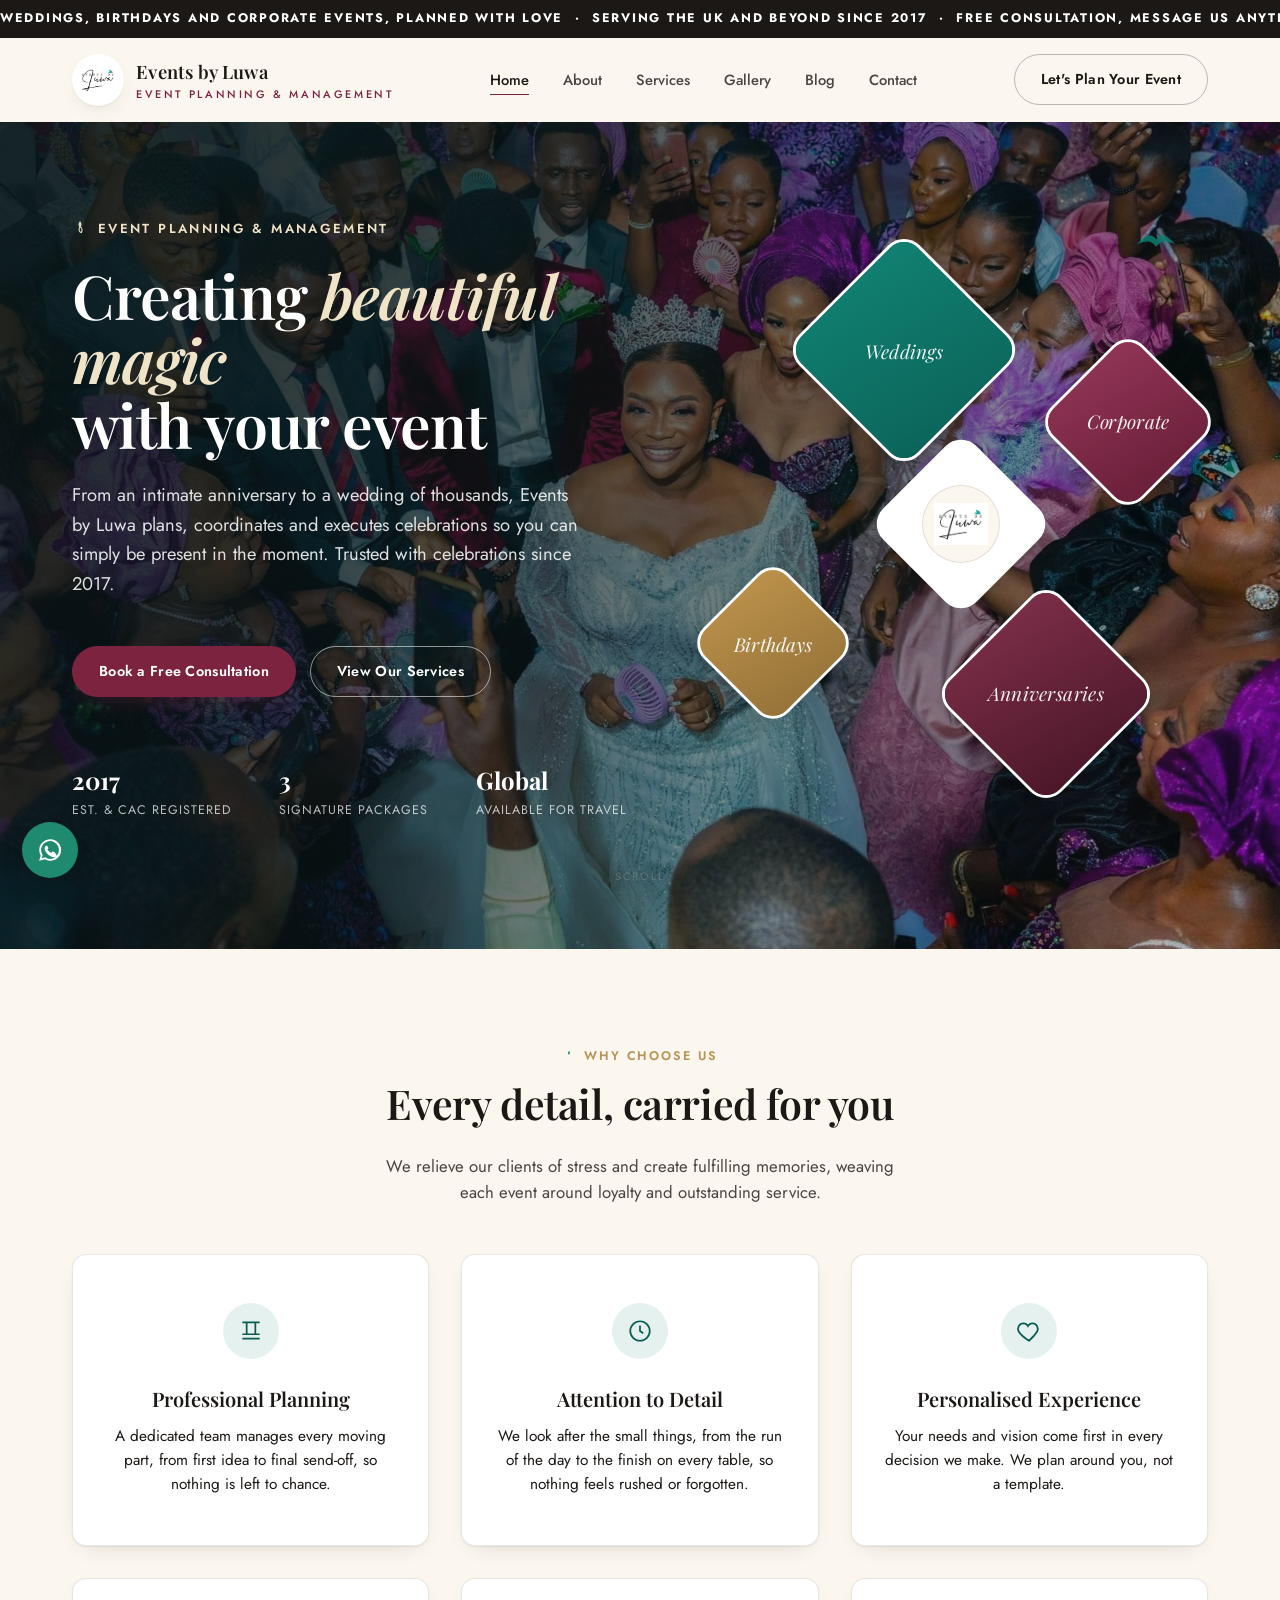
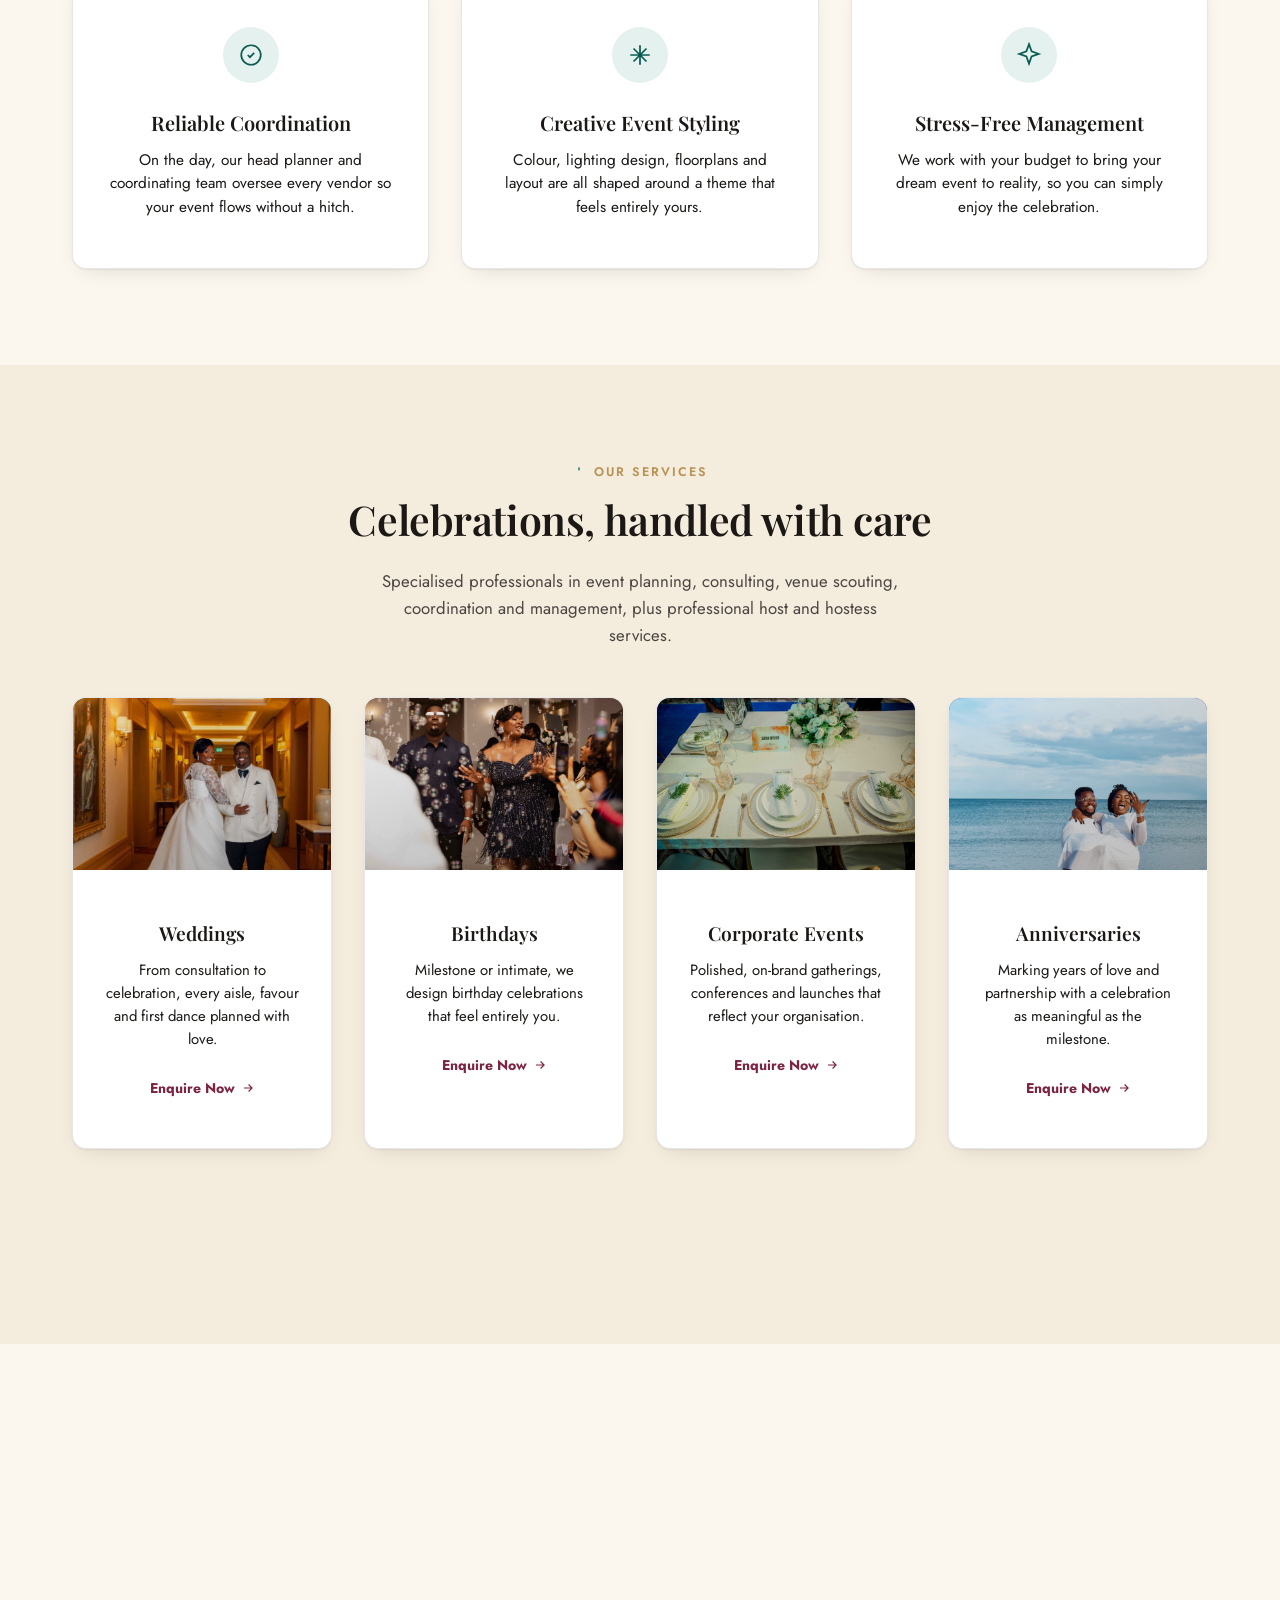
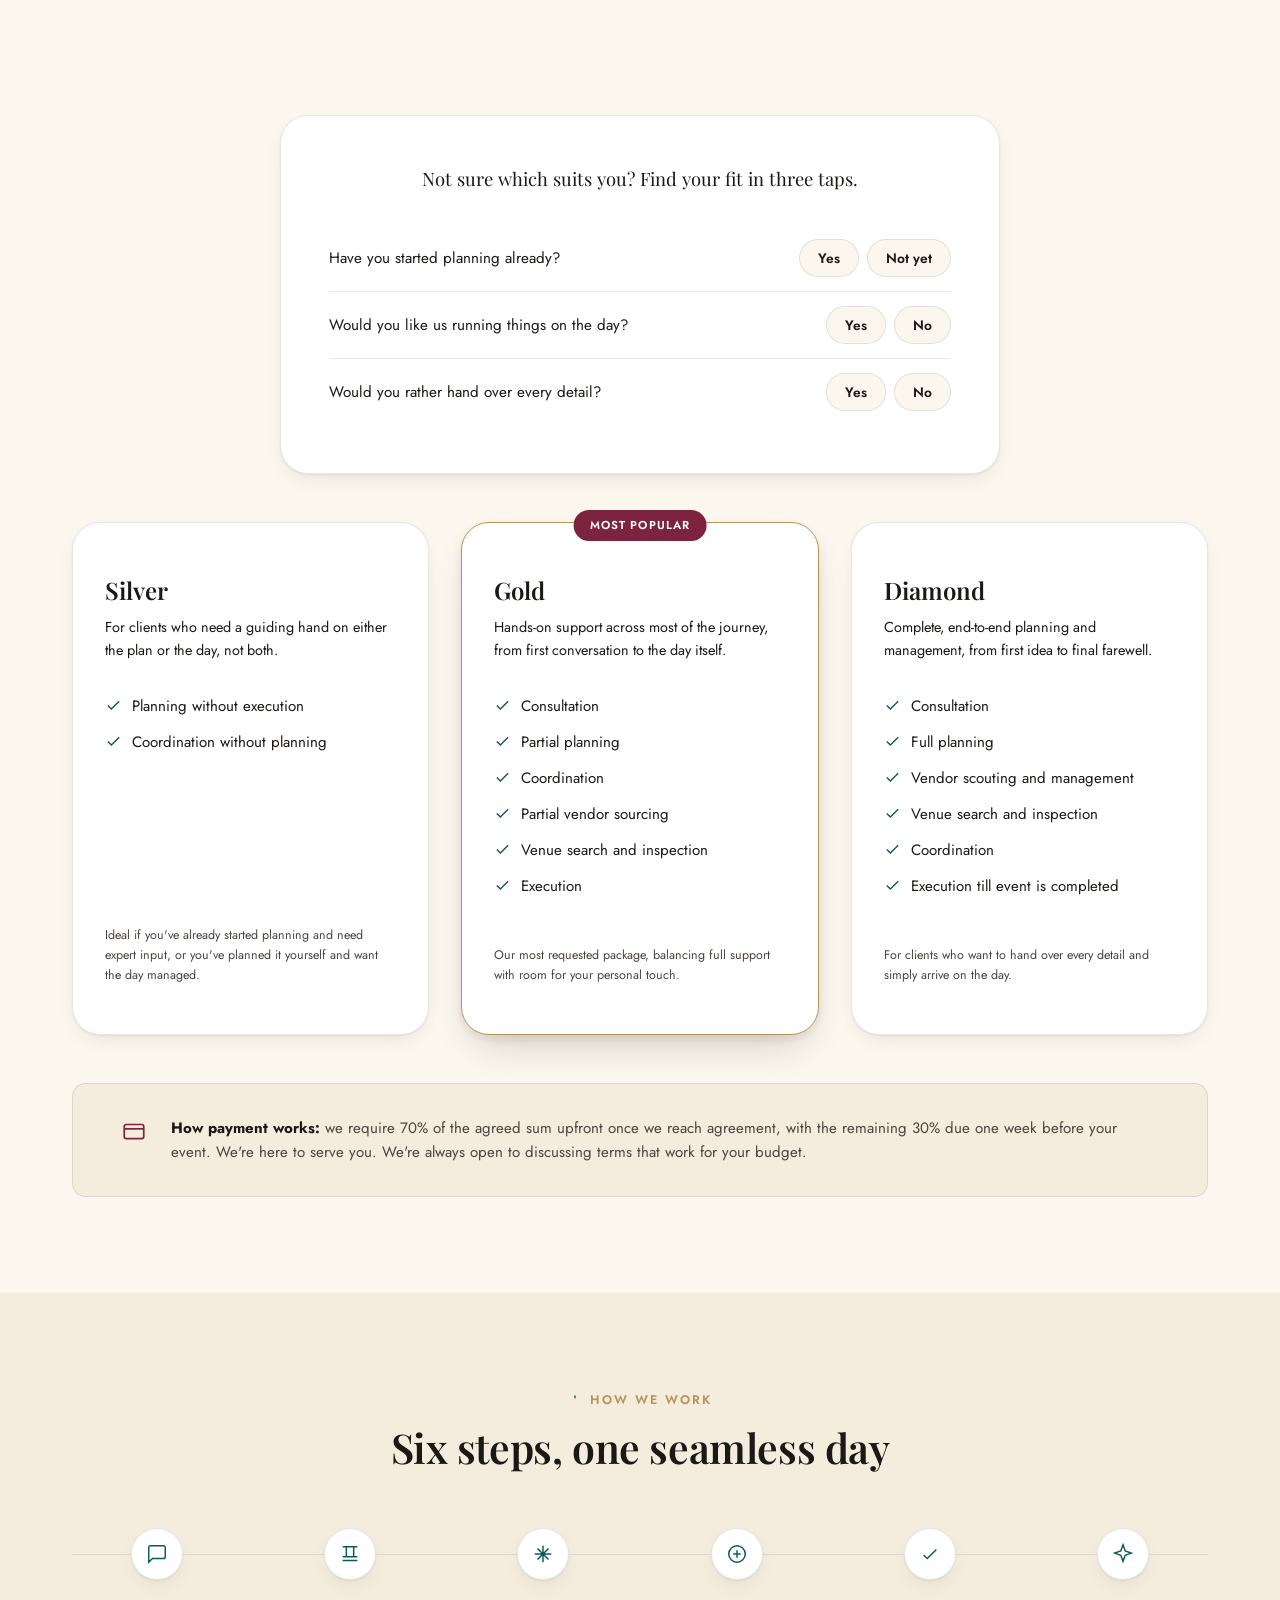
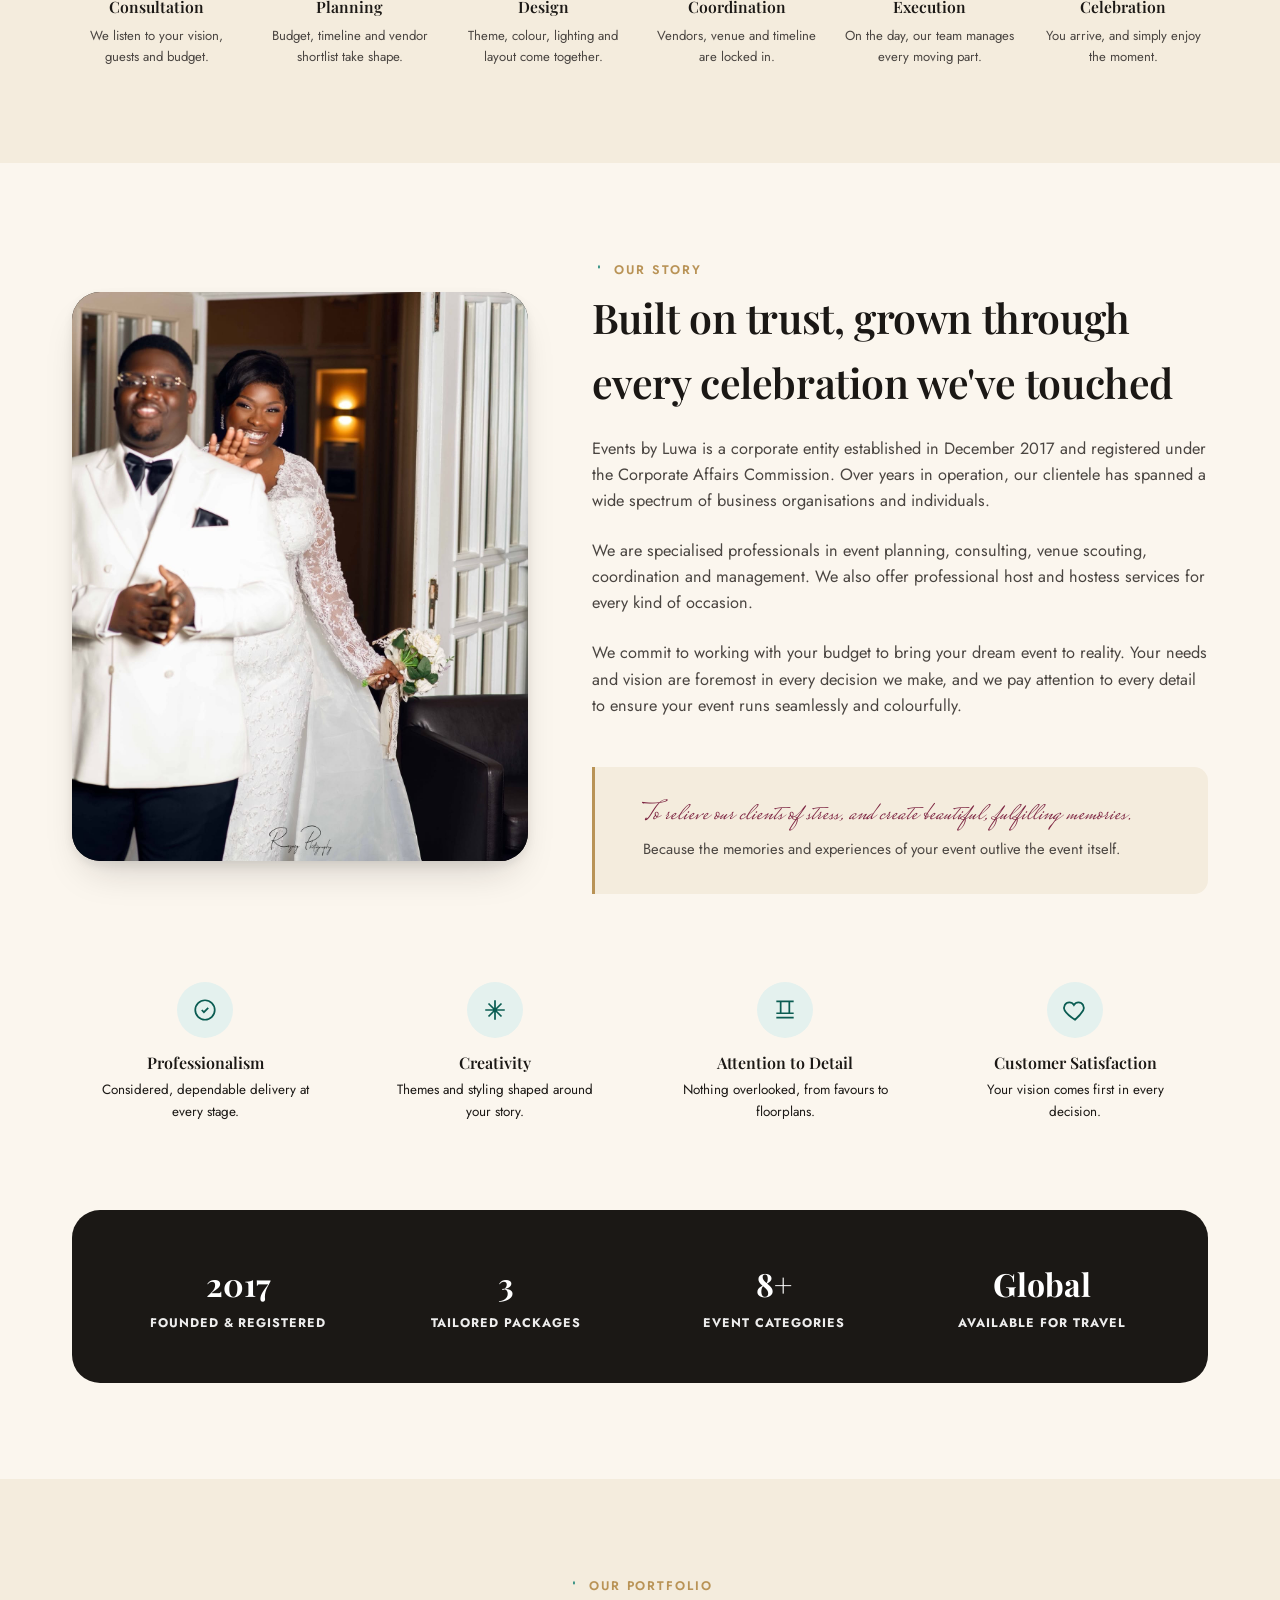
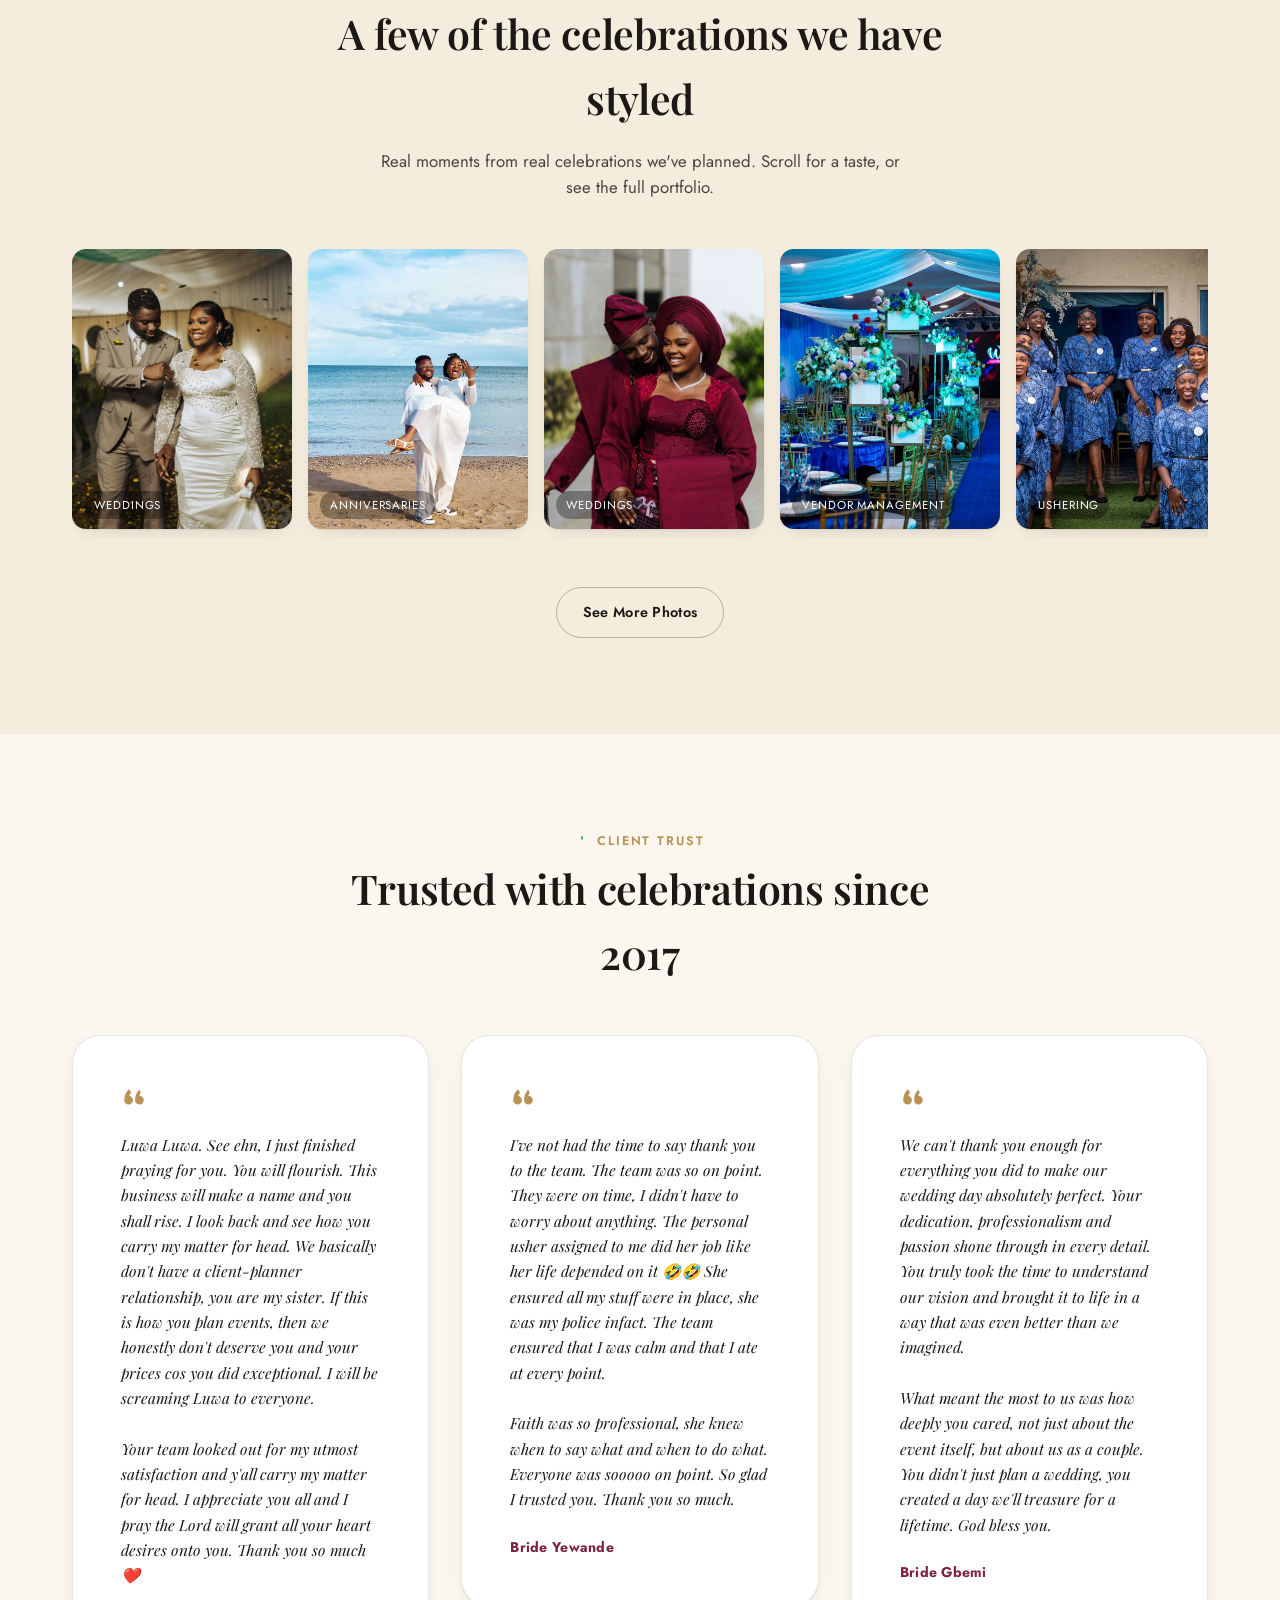
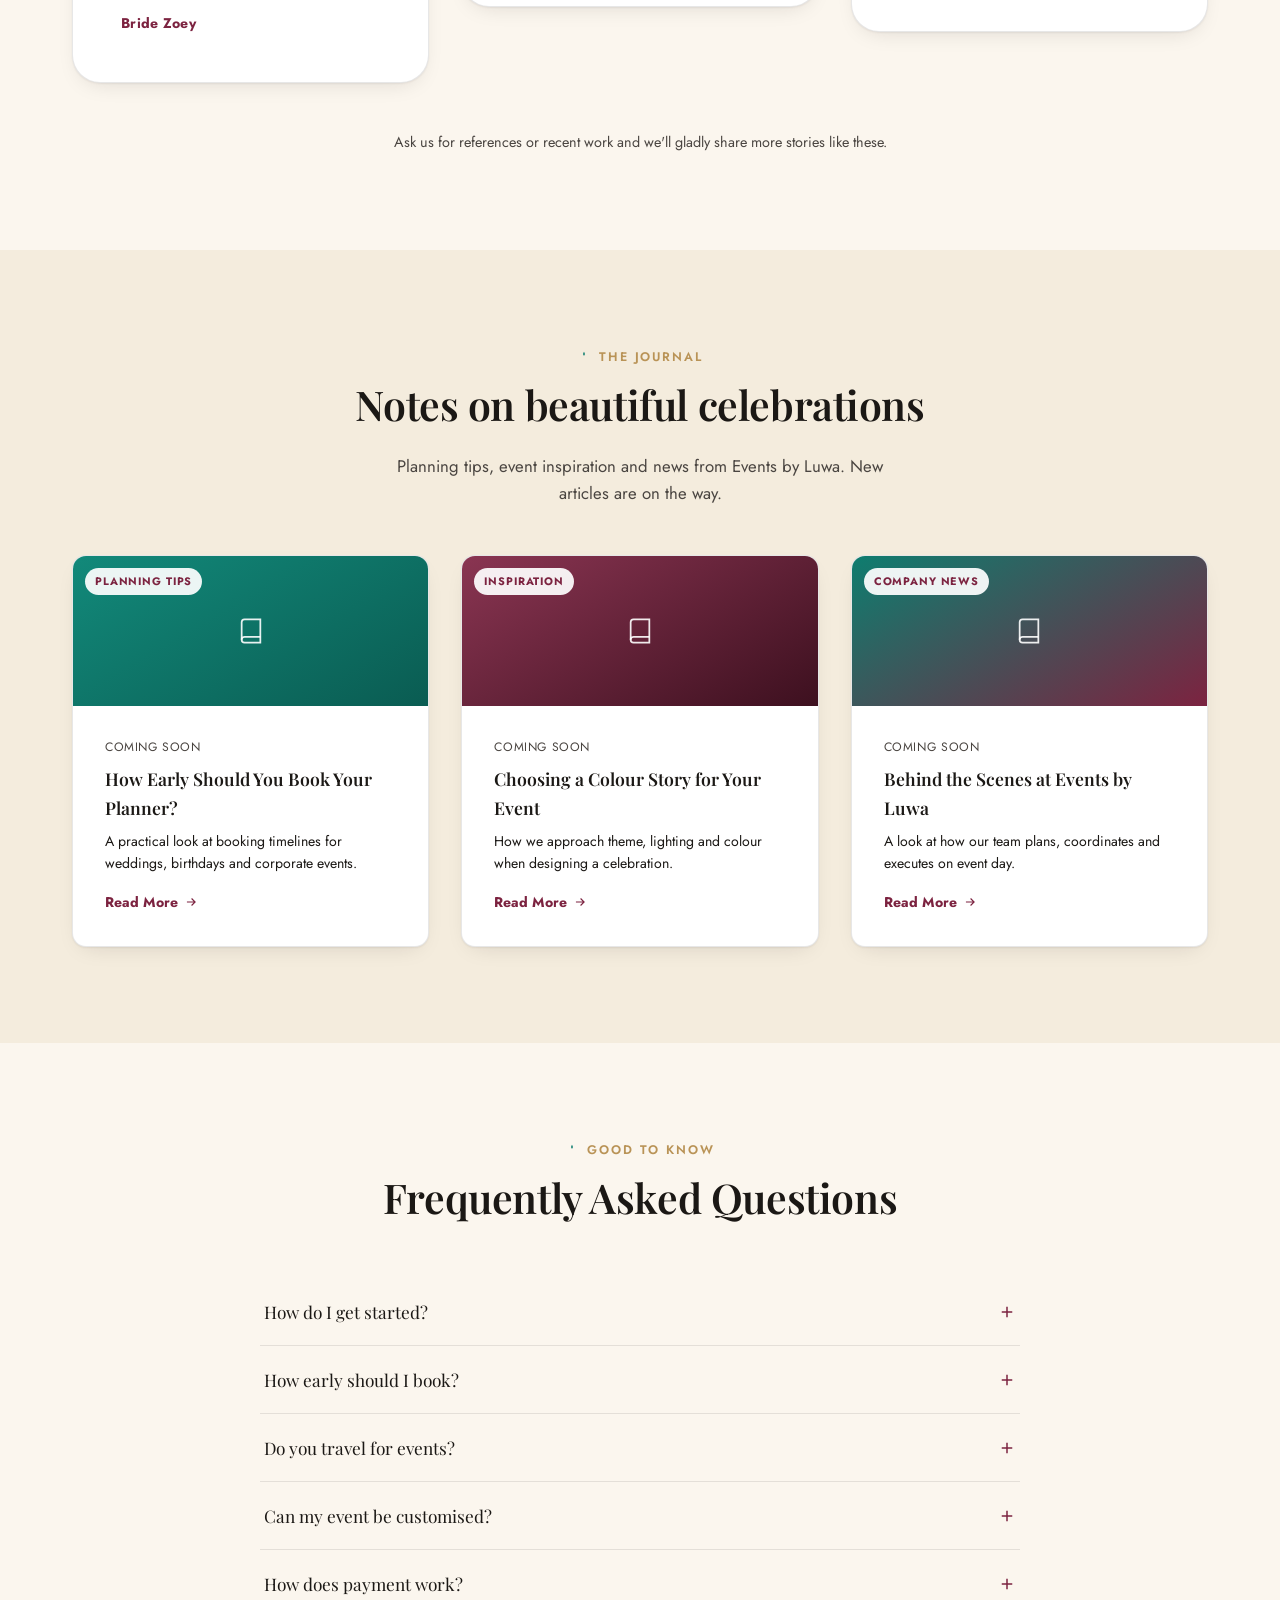
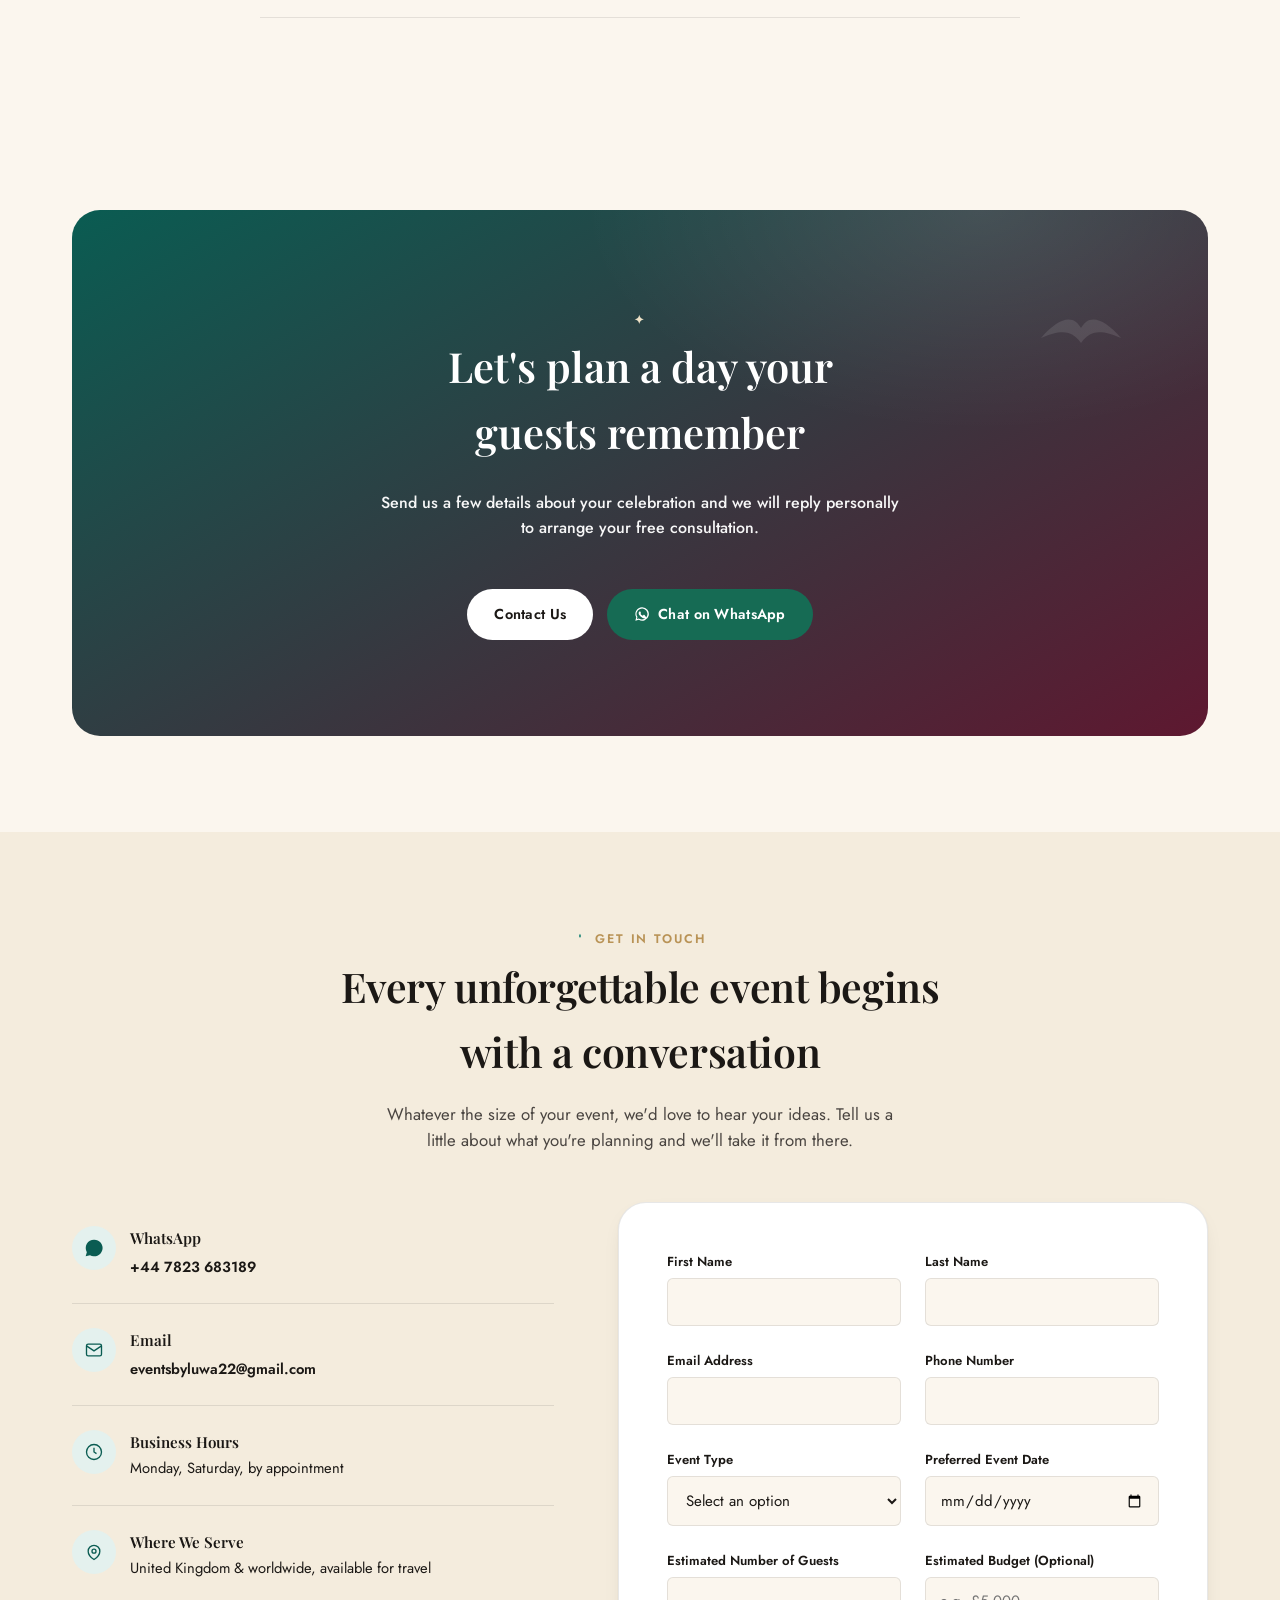
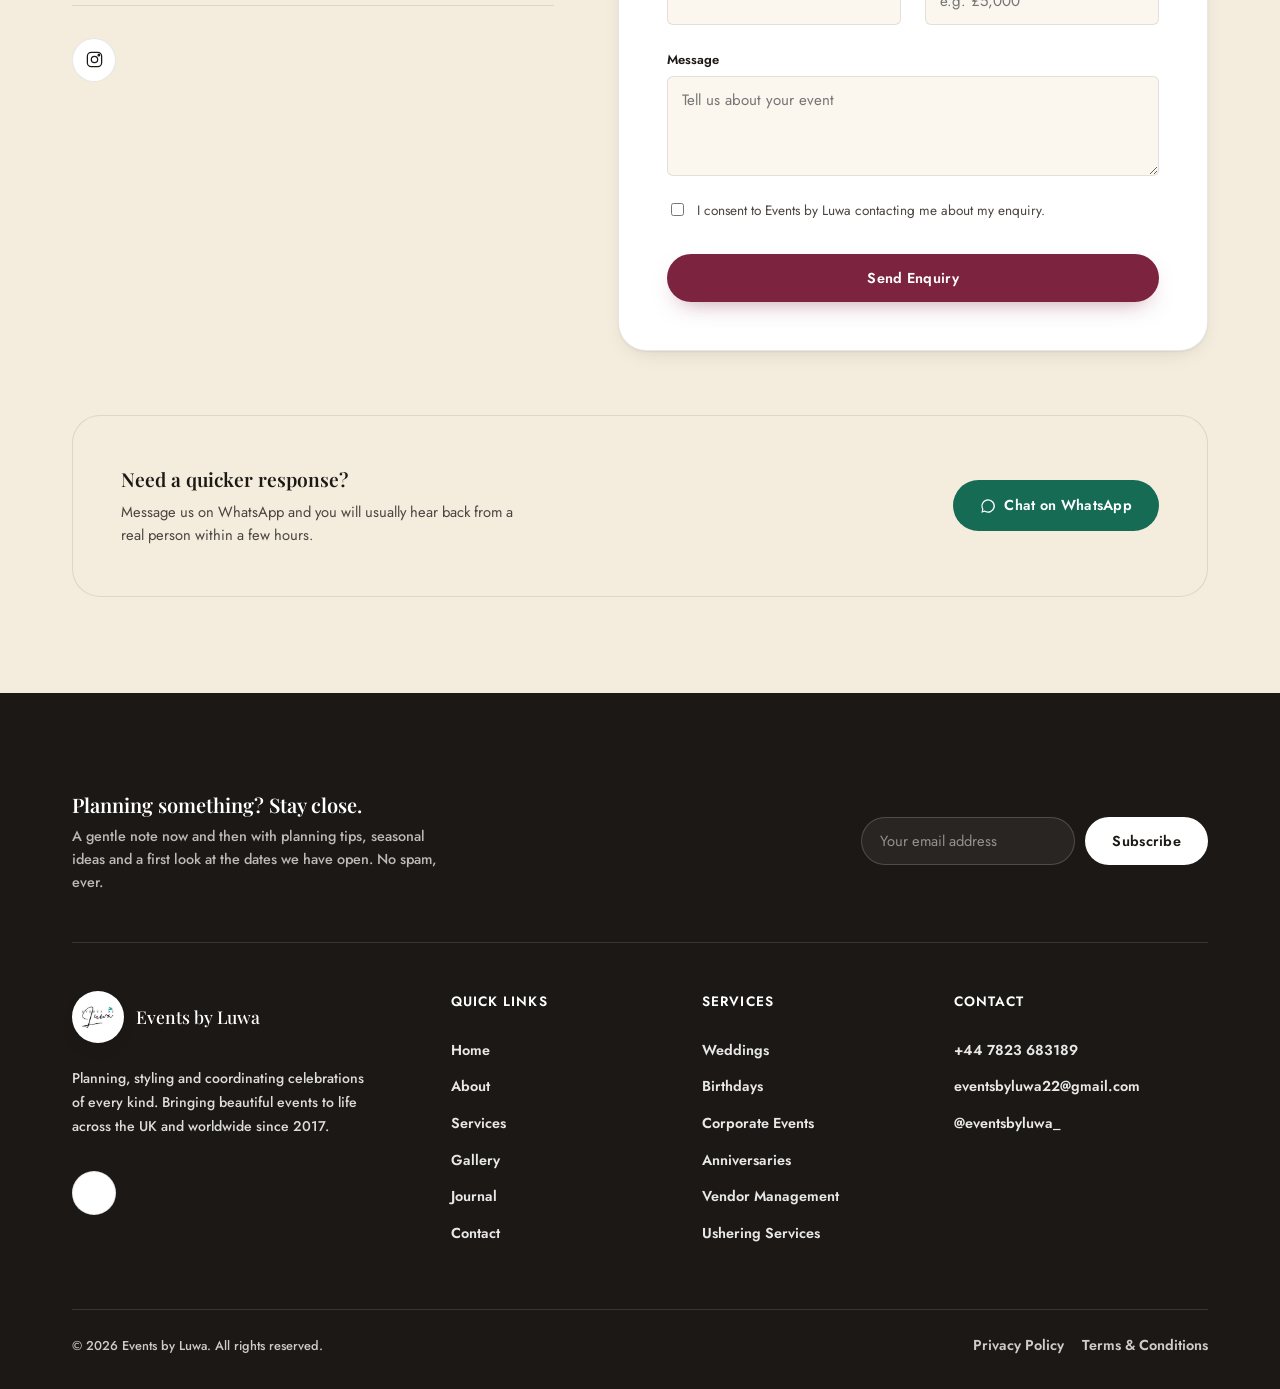
==== index.html @ 52f47c2f "Shorten homepage: trim services to 4 and gallery to a curated scroll strip Services grid now shows o" ====
<!DOCTYPE html>
<html lang="en" style="background-color:#FBF6EE !important;">
<head>
<meta charset="UTF-8">
<meta name="viewport" content="width=device-width, initial-scale=1.0">
<meta name="color-scheme" content="light">
<meta name="supported-color-schemes" content="light">
<meta name="theme-color" content="#FBF6EE">
<title>Events by Luwa, Premium Event Planning &amp; Coordination</title>
<meta name="description" content="Events by Luwa plans beautiful, stress-free celebrations across the UK and worldwide. Weddings, birthdays, corporate events and anniversaries, thoughtfully handled since 2017.">
<meta property="og:title" content="Events by Luwa, Creating Beautiful Magic With Your Event">
<meta property="og:description" content="Premium event planning, coordination and management. Weddings, birthdays, corporate events and more. Available for travel, worldwide.">
<meta property="og:type" content="website">
<meta name="twitter:card" content="summary_large_image">
<link rel="icon" href="brand/logo.png">
<link rel="apple-touch-icon" href="brand/logo.png">
<link rel="manifest" href="/eventsbyluwa/manifest.json">
<link rel="canonical" href="https://troykennels.github.io/eventsbyluwa/">
<meta property="og:url" content="https://troykennels.github.io/eventsbyluwa/">
<link rel="preload" as="image" href="brand/logo.png">
<meta name="twitter:image" content="https://troykennels.github.io/eventsbyluwa/brand/logo.png">
<link rel="preconnect" href="https://fonts.googleapis.com">
<link rel="preconnect" href="https://fonts.gstatic.com" crossorigin>
<link href="https://fonts.googleapis.com/css2?family=Playfair+Display:ital,wght@0,500;0,600;0,700;1,500&family=Jost:wght@300;400;500;600;700&family=Mrs+Saint+Delafield&display=swap" rel="stylesheet">
<link rel="stylesheet" href="assets/styles.css">
<meta property="og:site_name" content="Events by Luwa">
<meta property="og:image" content="https://troykennels.github.io/eventsbyluwa/brand/logo.png">
<meta name="author" content="Events by Luwa">
<meta name="robots" content="index, follow">
<meta name="keywords" content="event planning UK, wedding planner, event coordinator, corporate event management, birthday planner, event stylist, Events by Luwa">
<script type="application/ld+json">
{
  "@context": "https://schema.org",
  "@type": "ProfessionalService",
  "name": "Events by Luwa",
  "description": "Premium event planning, coordination and management, weddings, birthdays, corporate events, anniversaries and more. Creating beautiful, stress-free celebrations since 2017.",
  "url": "https://troykennels.github.io/eventsbyluwa/",
  "foundingDate": "2017",
  "contactPoint": {"@type":"ContactPoint","telephone":"+44-7823-683189","contactType":"customer service","areaServed":["GB","Worldwide"]},
  "telephone": "+44-7823-683189",
  "email": "eventsbyluwa22@gmail.com",
  "image": "brand/logo.png",
  "logo": "brand/logo.png",
  "priceRange": "££",
  "slogan": "Creating Beautiful Magic With Your Event",
  "areaServed": ["United Kingdom", "Worldwide"],
  "sameAs": ["https://instagram.com/eventsbyluwa_"],
  "knowsAbout": ["Weddings", "Birthdays", "Corporate Events", "Anniversaries", "Surprise Parties", "Vendor Management", "Ushering Services"]
}
</script>
<script type="application/ld+json">{"@context":"https://schema.org","@type":"FAQPage","mainEntity":[{"@type":"Question","name":"How do I get started?","acceptedAnswer":{"@type":"Answer","text":"Reach out through our contact form or WhatsApp with a little about your event. We'll arrange a free consultation to understand your vision, guests and budget."}},{"@type":"Question","name":"How early should I book?","acceptedAnswer":{"@type":"Answer","text":"The earlier the better, especially for weddings and large corporate events, as it gives us more room to secure the right vendors and venues. Get in touch as soon as you have a date in mind."}},{"@type":"Question","name":"Do you travel for events?","acceptedAnswer":{"@type":"Answer","text":"Yes. We're available for travel and offer a global service, so your event doesn't need to be local to us."}},{"@type":"Question","name":"Can my event be customised?","acceptedAnswer":{"@type":"Answer","text":"Always. Every package is a starting point. Your needs and vision come first in every decision we make, and we tailor our services around your budget."}},{"@type":"Question","name":"How does payment work?","acceptedAnswer":{"@type":"Answer","text":"We ask for 70% of the agreed total once we reach agreement, with the remaining 30% due one week before your event. We're open to discussing terms that work for you."}}]}</script>
</head>
<body style="background-color:#FBF6EE !important;">
<script>document.body.classList.add('pre-load');</script>
<a class="skip-link" href="#home">Skip to content</a>
<div class="scroll-progress" id="scrollProgress" aria-hidden="true"></div>
<div id="loader" aria-hidden="true">
  <img src="brand/logo.png" width="249" height="190" alt="Events by Luwa">
  <div class="thread"><i></i></div>
</div>

<div class="announce"><div class="announce-track"><span class="announce-item">Weddings, birthdays and corporate events, planned with love &nbsp;·&nbsp; Serving the UK and beyond since 2017 &nbsp;·&nbsp; Free consultation, message us anytime &nbsp;·&nbsp;</span><span class="announce-item" aria-hidden="true">Weddings, birthdays and corporate events, planned with love &nbsp;·&nbsp; Serving the UK and beyond since 2017 &nbsp;·&nbsp; Free consultation, message us anytime &nbsp;·&nbsp;</span></div></div>

<header class="nav" id="siteNav">
  <div class="wrap nav-inner">
    <a href="#home" class="brand" aria-label="Events by Luwa, home">
      <span class="brand-badge"><img src="brand/logo.png" width="249" height="190" alt="Events by Luwa logo"></span>
      <span class="brand-word">Events by Luwa<small>Event Planning &amp; Management</small></span>
    </a>
    <nav aria-label="Primary">
      <ul class="nav-links">
        <li><a href="index.html" class="active" aria-current="page">Home</a></li>
        <li><a href="about.html">About</a></li>
        <li><a href="services.html">Services</a></li>
        <li><a href="gallery.html">Gallery</a></li>
        <li><a href="blog.html">Blog</a></li>
        <li><a href="contact.html">Contact</a></li>
      </ul>
    </nav>
    <div class="nav-cta">
      <a href="contact.html" class="btn btn-outline btn-outline-desktop">Let's Plan Your Event</a>
      <button class="menu-toggle" id="menuToggle" aria-label="Open menu" aria-expanded="false"><span></span></button>
    </div>
  </div>
</header>

<div class="mobile-panel" id="mobilePanel">
  <div class="mobile-panel-top">
    <span class="brand-word">Menu</span>
    <button class="mobile-close" id="mobileClose" aria-label="Close menu">&times;</button>
  </div>
  <a href="index.html">Home</a>
  <a href="about.html">About</a>
  <a href="services.html">Services</a>
  <a href="gallery.html">Gallery</a>
  <a href="blog.html">Blog</a>
  <a href="contact.html">Contact</a>
  <a href="contact.html" class="btn btn-primary" style="margin-top:24px;justify-content:center;">Let's Plan Your Event</a>
</div>

<!-- ============ HERO / HOME ============ -->
<section class="hero" id="home">
  <div class="hero-bg" aria-hidden="true">
    <div class="hero-bg-layer active" style="background-image:url('assets/gallery/weddings/bride-grand-entrance-crowd.jpeg')"></div>
    <div class="hero-bg-layer" style="background-image:url('assets/gallery/weddings/wedding-reception-dance-bubbles.jpeg')"></div>
    <div class="hero-bg-layer" style="background-image:url('assets/gallery/weddings/bridal-shoes-bouquet-rings.jpeg')"></div>
    <div class="hero-bg-layer" style="background-image:url('assets/gallery/weddings/traditional-attire-green-couple-portrait.jpeg')"></div>
    <div class="hero-bg-layer" style="background-image:url('assets/gallery/weddings/bride-groom-hotel-hallway.jpeg')"></div>
  </div>
  <span class="orb orb-teal" aria-hidden="true"></span>
  <span class="orb orb-wine" aria-hidden="true"></span>
  <span class="orb orb-gold" aria-hidden="true"></span>
  <div class="wrap hero-grid">
    <div>
      <div class="hero-eyebrow">
        <svg viewBox="0 0 24 24" fill="none" stroke="currentColor" stroke-width="1.6"><path d="M12 3c2 3 2 5 0 7-2-2-2-4 0-7Z"/><path d="M12 10c3 2 4 5 2 9-3-1-5-4-2-9Z"/></svg>
        Event Planning &amp; Management
      </div>
      <h1>Creating <em>beautiful magic</em><br>with your event</h1>
      <p class="hero-sub">From an intimate anniversary to a wedding of thousands, Events by Luwa plans, coordinates and executes celebrations so you can simply be present in the moment. Trusted with celebrations since 2017.</p>
      <div class="hero-ctas">
        <a href="#contact" class="btn btn-primary">Book a Free Consultation</a>
        <a href="#services" class="btn btn-outline">View Our Services</a>
      </div>
      <div class="hero-meta">
        <div><b>2017</b><span>Est. &amp; CAC Registered</span></div>
        <div><b>3</b><span>Signature Packages</span></div>
        <div><b>Global</b><span>Available for Travel</span></div>
      </div>
    </div>
    <div class="lattice" aria-hidden="true">
      <div class="diamond d1"><div class="inner bg-1">Weddings</div></div>
      <div class="diamond d2"><div class="inner bg-2">Corporate</div></div>
      <div class="diamond d3"><div class="inner bg-3">Birthdays</div></div>
      <div class="diamond d4"><div class="inner bg-5">Anniversaries</div></div>
      <div class="diamond d5"><div class="inner"><span class="badge-circle"><img src="brand/logo.png" width="249" height="190" alt=""></span></div></div>
    </div>
  </div>
  <svg class="hero-bird" viewBox="0 0 24 24" fill="currentColor" aria-hidden="true"><path d="M2 13c3-3.4 5.3-4.4 7-3.2.4.3.7.7 1 1.2.3-.5.6-.9 1-1.2 1.7-1.2 4-.2 7 3.2-2.4-1.1-4.2-1.4-5.5-1-1 .3-1.8 1-2.5 2-.7-1-1.5-1.7-2.5-2-1.3-.4-3.1-.1-5.5 1Z"/></svg>
  <a href="#about" class="scroll-cue" aria-label="Scroll to explore"><span>Scroll</span><span class="cue-line"></span></a>
</section>

<!-- ============ WHY US ============ -->
<section class="section" aria-labelledby="why-title">
  <div class="wrap">
    <div class="section-head center reveal">
      <span class="eyebrow"><svg class="leaf" viewBox="0 0 24 24" fill="currentColor"><path d="M12 3c2 3 2 5 0 7-2-2-2-4 0-7Z"/></svg>Why Choose Us</span>
      <h2 id="why-title" class="section-title">Every detail, carried for you</h2>
      <p class="section-sub">We relieve our clients of stress and create fulfilling memories, weaving each event around loyalty and outstanding service.</p>
    </div>
    <div class="grid-3">
      <div class="why-card reveal">
        <span class="why-icon"><svg viewBox="0 0 24 24" fill="none" stroke="currentColor" stroke-width="1.6"><path d="M4 19h16M4 15h16M8 4v11M16 4v11M4 4h16"/></svg></span>
        <h3>Professional Planning</h3>
        <p>A dedicated team manages every moving part, from first idea to final send-off, so nothing is left to chance.</p>
      </div>
      <div class="why-card reveal">
        <span class="why-icon"><svg viewBox="0 0 24 24" fill="none" stroke="currentColor" stroke-width="1.6"><circle cx="12" cy="12" r="9"/><path d="M12 7v5l3 2"/></svg></span>
        <h3>Attention to Detail</h3>
        <p>We look after the small things, from the run of the day to the finish on every table, so nothing feels rushed or forgotten.</p>
      </div>
      <div class="why-card reveal">
        <span class="why-icon"><svg viewBox="0 0 24 24" fill="none" stroke="currentColor" stroke-width="1.6"><path d="M12 21s-7-4.35-9.5-8.5C.8 8.9 3 5 6.8 5c2 0 3.4 1.1 4.2 2.4C11.8 6.1 13.2 5 15.2 5 19 5 21.2 8.9 19.5 12.5 17 16.65 12 21 12 21Z"/></svg></span>
        <h3>Personalised Experience</h3>
        <p>Your needs and vision come first in every decision we make. We plan around you, not a template.</p>
      </div>
      <div class="why-card reveal">
        <span class="why-icon"><svg viewBox="0 0 24 24" fill="none" stroke="currentColor" stroke-width="1.6"><path d="M9 12l2 2 4-4"/><circle cx="12" cy="12" r="9"/></svg></span>
        <h3>Reliable Coordination</h3>
        <p>On the day, our head planner and coordinating team oversee every vendor so your event flows without a hitch.</p>
      </div>
      <div class="why-card reveal">
        <span class="why-icon"><svg viewBox="0 0 24 24" fill="none" stroke="currentColor" stroke-width="1.6"><path d="M12 3v18M3 12h18M6 6l12 12M18 6L6 18"/></svg></span>
        <h3>Creative Event Styling</h3>
        <p>Colour, lighting design, floorplans and layout are all shaped around a theme that feels entirely yours.</p>
      </div>
      <div class="why-card reveal">
        <span class="why-icon"><svg viewBox="0 0 24 24" fill="none" stroke="currentColor" stroke-width="1.6"><path d="M12 2l2.4 6.6L21 11l-6.6 2.4L12 20l-2.4-6.6L3 11l6.6-2.4L12 2Z"/></svg></span>
        <h3>Stress-Free Management</h3>
        <p>We work with your budget to bring your dream event to reality, so you can simply enjoy the celebration.</p>
      </div>
    </div>
  </div>
</section>

<!-- ============ SERVICES ============ -->
<section class="section" id="services" style="background:var(--surface);" aria-labelledby="svc-title">
  <div class="wrap">
    <div class="section-head center reveal">
      <span class="eyebrow"><svg class="leaf" viewBox="0 0 24 24" fill="currentColor"><path d="M12 3c2 3 2 5 0 7-2-2-2-4 0-7Z"/></svg>Our Services</span>
      <h2 id="svc-title" class="section-title">Celebrations, handled with care</h2>
      <p class="section-sub">Specialised professionals in event planning, consulting, venue scouting, coordination and management, plus professional host and hostess services.</p>
    </div>
    <div class="svc-grid">
      <div class="svc-card reveal">
        <div class="svc-media bg-1"><img src="assets/gallery/weddings/bride-groom-hotel-hallway.jpeg" alt="Wedding couple, Events by Luwa" loading="lazy"></div>
        <div class="svc-body"><h3>Weddings</h3><p>From consultation to celebration, every aisle, favour and first dance planned with love.</p><a href="#contact" class="svc-link">Enquire Now<svg viewBox="0 0 24 24" fill="none" stroke="currentColor" stroke-width="2"><path d="M5 12h14M13 6l6 6-6 6"/></svg></a></div>
      </div>
      <div class="svc-card reveal">
        <div class="svc-media bg-3"><img src="assets/gallery/weddings/wedding-reception-dance-bubbles.jpeg" alt="Birthday celebration, Events by Luwa" loading="lazy"></div>
        <div class="svc-body"><h3>Birthdays</h3><p>Milestone or intimate, we design birthday celebrations that feel entirely you.</p><a href="#contact" class="svc-link">Enquire Now<svg viewBox="0 0 24 24" fill="none" stroke="currentColor" stroke-width="2"><path d="M5 12h14M13 6l6 6-6 6"/></svg></a></div>
      </div>
      <div class="svc-card reveal">
        <div class="svc-media bg-4"><img src="assets/gallery/vendor-management/table-setting-place-card.jpeg" alt="Corporate event styling, Events by Luwa" loading="lazy"></div>
        <div class="svc-body"><h3>Corporate Events</h3><p>Polished, on-brand gatherings, conferences and launches that reflect your organisation.</p><a href="#contact" class="svc-link">Enquire Now<svg viewBox="0 0 24 24" fill="none" stroke="currentColor" stroke-width="2"><path d="M5 12h14M13 6l6 6-6 6"/></svg></a></div>
      </div>
      <div class="svc-card reveal">
        <div class="svc-media bg-5"><img src="assets/gallery/anniversaries/beach-anniversary-portrait.jpeg" alt="Anniversary celebration, Events by Luwa" loading="lazy"></div>
        <div class="svc-body"><h3>Anniversaries</h3><p>Marking years of love and partnership with a celebration as meaningful as the milestone.</p><a href="#contact" class="svc-link">Enquire Now<svg viewBox="0 0 24 24" fill="none" stroke="currentColor" stroke-width="2"><path d="M5 12h14M13 6l6 6-6 6"/></svg></a></div>
      </div>
    </div>
    <div class="section-more reveal">
      <a href="services.html" class="btn btn-outline">See More Services</a>
    </div>
  </div>
</section>

<!-- ============ PACKAGES ============ -->
<section class="section" aria-labelledby="pkg-title">
  <div class="wrap">
    <div class="section-head center reveal">
      <span class="eyebrow"><svg class="leaf" viewBox="0 0 24 24" fill="currentColor"><path d="M12 3c2 3 2 5 0 7-2-2-2-4 0-7Z"/></svg>Our Packages</span>
      <h2 id="pkg-title" class="section-title">A package for every kind of celebration</h2>
      <p class="section-sub">Three ways to work with us, cutting across every service. Whichever you choose, your satisfaction remains our utmost priority.</p>
    </div>
    <div class="matcher reveal" id="matcher">
      <p class="matcher-q">Not sure which suits you? Find your fit in three taps.</p>
      <div class="matcher-row" data-q="q1"><span>Have you started planning already?</span><div class="matcher-opts"><button type="button" data-v="yes">Yes</button><button type="button" data-v="no">Not yet</button></div></div>
      <div class="matcher-row" data-q="q2"><span>Would you like us running things on the day?</span><div class="matcher-opts"><button type="button" data-v="yes">Yes</button><button type="button" data-v="no">No</button></div></div>
      <div class="matcher-row" data-q="q3"><span>Would you rather hand over every detail?</span><div class="matcher-opts"><button type="button" data-v="yes">Yes</button><button type="button" data-v="no">No</button></div></div>
      <div class="matcher-result" id="matcherResult" hidden></div>
    </div>
    <div class="pkg-grid">
      <div class="pkg-card reveal">
        <h3 class="pkg-name">Silver</h3>
        <p class="pkg-desc">For clients who need a guiding hand on either the plan or the day, not both.</p>
        <ul class="pkg-list">
          <li><svg viewBox="0 0 24 24" fill="none" stroke="currentColor" stroke-width="2"><path d="M20 6 9 17l-5-5"/></svg>Planning without execution</li>
          <li><svg viewBox="0 0 24 24" fill="none" stroke="currentColor" stroke-width="2"><path d="M20 6 9 17l-5-5"/></svg>Coordination without planning</li>
        </ul>
        <p class="pkg-note">Ideal if you've already started planning and need expert input, or you've planned it yourself and want the day managed.</p>
      </div>
      <div class="pkg-card featured reveal">
        <span class="pkg-tag">Most Popular</span>
        <h3 class="pkg-name">Gold</h3>
        <p class="pkg-desc">Hands-on support across most of the journey, from first conversation to the day itself.</p>
        <ul class="pkg-list">
          <li><svg viewBox="0 0 24 24" fill="none" stroke="currentColor" stroke-width="2"><path d="M20 6 9 17l-5-5"/></svg>Consultation</li>
          <li><svg viewBox="0 0 24 24" fill="none" stroke="currentColor" stroke-width="2"><path d="M20 6 9 17l-5-5"/></svg>Partial planning</li>
          <li><svg viewBox="0 0 24 24" fill="none" stroke="currentColor" stroke-width="2"><path d="M20 6 9 17l-5-5"/></svg>Coordination</li>
          <li><svg viewBox="0 0 24 24" fill="none" stroke="currentColor" stroke-width="2"><path d="M20 6 9 17l-5-5"/></svg>Partial vendor sourcing</li>
          <li><svg viewBox="0 0 24 24" fill="none" stroke="currentColor" stroke-width="2"><path d="M20 6 9 17l-5-5"/></svg>Venue search and inspection</li>
          <li><svg viewBox="0 0 24 24" fill="none" stroke="currentColor" stroke-width="2"><path d="M20 6 9 17l-5-5"/></svg>Execution</li>
        </ul>
        <p class="pkg-note">Our most requested package, balancing full support with room for your personal touch.</p>
      </div>
      <div class="pkg-card reveal">
        <h3 class="pkg-name">Diamond</h3>
        <p class="pkg-desc">Complete, end-to-end planning and management, from first idea to final farewell.</p>
        <ul class="pkg-list">
          <li><svg viewBox="0 0 24 24" fill="none" stroke="currentColor" stroke-width="2"><path d="M20 6 9 17l-5-5"/></svg>Consultation</li>
          <li><svg viewBox="0 0 24 24" fill="none" stroke="currentColor" stroke-width="2"><path d="M20 6 9 17l-5-5"/></svg>Full planning</li>
          <li><svg viewBox="0 0 24 24" fill="none" stroke="currentColor" stroke-width="2"><path d="M20 6 9 17l-5-5"/></svg>Vendor scouting and management</li>
          <li><svg viewBox="0 0 24 24" fill="none" stroke="currentColor" stroke-width="2"><path d="M20 6 9 17l-5-5"/></svg>Venue search and inspection</li>
          <li><svg viewBox="0 0 24 24" fill="none" stroke="currentColor" stroke-width="2"><path d="M20 6 9 17l-5-5"/></svg>Coordination</li>
          <li><svg viewBox="0 0 24 24" fill="none" stroke="currentColor" stroke-width="2"><path d="M20 6 9 17l-5-5"/></svg>Execution till event is completed</li>
        </ul>
        <p class="pkg-note">For clients who want to hand over every detail and simply arrive on the day.</p>
      </div>
    </div>
    <div class="payment-note reveal">
      <svg viewBox="0 0 24 24" fill="none" stroke="currentColor" stroke-width="1.6"><rect x="3" y="6" width="18" height="13" rx="2"/><path d="M3 10h18"/></svg>
      <p><strong>How payment works:</strong> we require 70% of the agreed sum upfront once we reach agreement, with the remaining 30% due one week before your event. We're here to serve you. We're always open to discussing terms that work for your budget.</p>
    </div>
  </div>
</section>

<!-- ============ PROCESS ============ -->
<section class="section" style="background:var(--surface);" aria-labelledby="proc-title">
  <div class="wrap">
    <div class="section-head center reveal">
      <span class="eyebrow"><svg class="leaf" viewBox="0 0 24 24" fill="currentColor"><path d="M12 3c2 3 2 5 0 7-2-2-2-4 0-7Z"/></svg>How We Work</span>
      <h2 id="proc-title" class="section-title">Six steps, one seamless day</h2>
    </div>
    <div class="process-wrap reveal">
      <div class="process-line"></div>
      <div class="process-grid">
        <div class="process-step">
          <div class="process-dot"><svg viewBox="0 0 24 24" fill="none" stroke="currentColor" stroke-width="1.6"><path d="M21 15a2 2 0 0 1-2 2H7l-4 4V5a2 2 0 0 1 2-2h14a2 2 0 0 1 2 2z"/></svg></div>
          <h4>Consultation</h4><p>We listen to your vision, guests and budget.</p>
        </div>
        <div class="process-step">
          <div class="process-dot"><svg viewBox="0 0 24 24" fill="none" stroke="currentColor" stroke-width="1.6"><path d="M4 19h16M4 15h16M8 4v11M16 4v11M4 4h16"/></svg></div>
          <h4>Planning</h4><p>Budget, timeline and vendor shortlist take shape.</p>
        </div>
        <div class="process-step">
          <div class="process-dot"><svg viewBox="0 0 24 24" fill="none" stroke="currentColor" stroke-width="1.6"><path d="M12 3v18M3 12h18M6 6l12 12M18 6L6 18"/></svg></div>
          <h4>Design</h4><p>Theme, colour, lighting and layout come together.</p>
        </div>
        <div class="process-step">
          <div class="process-dot"><svg viewBox="0 0 24 24" fill="none" stroke="currentColor" stroke-width="1.6"><circle cx="12" cy="12" r="9"/><path d="M8 12h8M12 8v8"/></svg></div>
          <h4>Coordination</h4><p>Vendors, venue and timeline are locked in.</p>
        </div>
        <div class="process-step">
          <div class="process-dot"><svg viewBox="0 0 24 24" fill="none" stroke="currentColor" stroke-width="1.6"><path d="M5 13l4 4L19 7"/></svg></div>
          <h4>Execution</h4><p>On the day, our team manages every moving part.</p>
        </div>
        <div class="process-step">
          <div class="process-dot"><svg viewBox="0 0 24 24" fill="none" stroke="currentColor" stroke-width="1.6"><path d="M12 2l2.4 6.6L21 11l-6.6 2.4L12 20l-2.4-6.6L3 11l6.6-2.4L12 2Z"/></svg></div>
          <h4>Celebration</h4><p>You arrive, and simply enjoy the moment.</p>
        </div>
      </div>
    </div>
  </div>
</section>

<!-- ============ ABOUT ============ -->
<section class="section" id="about" aria-labelledby="about-title">
  <div class="wrap">
    <div class="story-grid">
      <div class="story-frame reveal">
        <img class="story-frame-img active" src="assets/gallery/weddings/bride-groom-staircase-portrait-bw.jpeg" alt="Bride and groom portrait - Events by Luwa" loading="lazy">
        <img class="story-frame-img" src="assets/gallery/weddings/bride-groom-doorway-portrait.jpeg" alt="Bride and groom doorway portrait - Events by Luwa" loading="lazy">
        <img class="story-frame-img" src="assets/gallery/weddings/traditional-maroon-couple-close-embrace.jpeg" alt="Traditional attire couple portrait - Events by Luwa" loading="lazy">
        <img class="story-frame-img" src="assets/gallery/weddings/bride-groom-piano-close-portrait.jpeg" alt="Bride and groom piano portrait - Events by Luwa" loading="lazy">
        <img class="story-frame-img" src="assets/gallery/weddings/bride-maroon-front-portrait-smiling.jpeg" alt="Bride traditional attire portrait - Events by Luwa" loading="lazy">
      </div>
      <div class="story-copy reveal">
        <span class="eyebrow"><svg class="leaf" viewBox="0 0 24 24" fill="currentColor"><path d="M12 3c2 3 2 5 0 7-2-2-2-4 0-7Z"/></svg>Our Story</span>
        <h2 id="about-title" class="section-title" style="margin-bottom:20px;">Built on trust, grown through every celebration we've touched</h2>
        <p>Events by Luwa is a corporate entity established in December 2017 and registered under the Corporate Affairs Commission. Over years in operation, our clientele has spanned a wide spectrum of business organisations and individuals.</p>
        <p>We are specialised professionals in event planning, consulting, venue scouting, coordination and management. We also offer professional host and hostess services for every kind of occasion.</p>
        <p>We commit to working with your budget to bring your dream event to reality. Your needs and vision are foremost in every decision we make, and we pay attention to every detail to ensure your event runs seamlessly and colourfully.</p>
        <div class="vision-quote">
          <p class="script">To relieve our clients of stress, and create beautiful, fulfilling memories.</p>
          <p class="body">Because the memories and experiences of your event outlive the event itself.</p>
        </div>
      </div>
    </div>

    <div class="values-grid">
      <div class="value-card reveal">
        <span class="why-icon"><svg viewBox="0 0 24 24" fill="none" stroke="currentColor" stroke-width="1.6"><path d="M9 12l2 2 4-4"/><circle cx="12" cy="12" r="9"/></svg></span>
        <h4>Professionalism</h4><p>Considered, dependable delivery at every stage.</p>
      </div>
      <div class="value-card reveal">
        <span class="why-icon"><svg viewBox="0 0 24 24" fill="none" stroke="currentColor" stroke-width="1.6"><path d="M12 3v18M3 12h18M6 6l12 12M18 6L6 18"/></svg></span>
        <h4>Creativity</h4><p>Themes and styling shaped around your story.</p>
      </div>
      <div class="value-card reveal">
        <span class="why-icon"><svg viewBox="0 0 24 24" fill="none" stroke="currentColor" stroke-width="1.6"><path d="M4 19h16M4 15h16M8 4v11M16 4v11M4 4h16"/></svg></span>
        <h4>Attention to Detail</h4><p>Nothing overlooked, from favours to floorplans.</p>
      </div>
      <div class="value-card reveal">
        <span class="why-icon"><svg viewBox="0 0 24 24" fill="none" stroke="currentColor" stroke-width="1.6"><path d="M12 21s-7-4.35-9.5-8.5C.8 8.9 3 5 6.8 5c2 0 3.4 1.1 4.2 2.4C11.8 6.1 13.2 5 15.2 5 19 5 21.2 8.9 19.5 12.5 17 16.65 12 21 12 21Z"/></svg></span>
        <h4>Customer Satisfaction</h4><p>Your vision comes first in every decision.</p>
      </div>
    </div>

    <div class="stats-strip reveal">
      <div class="stat"><b>2017</b><span>Founded &amp; Registered</span></div>
      <div class="stat"><b>3</b><span>Tailored Packages</span></div>
      <div class="stat"><b>8+</b><span>Event Categories</span></div>
      <div class="stat"><b>Global</b><span>Available for Travel</span></div>
    </div>
  </div>
</section>

<!-- ============ GALLERY ============ -->
<section class="section" id="gallery" style="background:var(--surface);" aria-labelledby="gal-title">
  <div class="wrap">
    <div class="section-head center reveal">
      <span class="eyebrow"><svg class="leaf" viewBox="0 0 24 24" fill="currentColor"><path d="M12 3c2 3 2 5 0 7-2-2-2-4 0-7Z"/></svg>Our Portfolio</span>
      <h2 id="gal-title" class="section-title">A few of the celebrations we have styled</h2>
      <p class="section-sub">Real moments from real celebrations we've planned. Scroll for a taste, or see the full portfolio.</p>
    </div>
    <div class="gallery-strip reveal">
      <figure class="gal-item"><img loading="lazy" decoding="async" width="1200" height="1600" src="assets/gallery/weddings/bride-groom-confetti-walk.jpeg" alt="Bride and groom confetti walk - Events by Luwa"><figcaption class="gtag">Weddings</figcaption></figure>
      <figure class="gal-item"><img loading="lazy" decoding="async" width="1600" height="2134" src="assets/gallery/anniversaries/beach-anniversary-portrait.jpeg" alt="Beach anniversary portrait - Events by Luwa"><figcaption class="gtag">Anniversaries</figcaption></figure>
      <figure class="gal-item"><img loading="lazy" decoding="async" width="1200" height="1600" src="assets/gallery/weddings/traditional-maroon-couple-close-embrace.jpeg" alt="Traditional attire couple close embrace - Events by Luwa"><figcaption class="gtag">Weddings</figcaption></figure>
      <figure class="gal-item"><img loading="lazy" decoding="async" width="1600" height="1066" src="assets/gallery/vendor-management/reception-hall-floral-decor.jpeg" alt="Reception hall floral decor - Events by Luwa"><figcaption class="gtag">Vendor Management</figcaption></figure>
      <figure class="gal-item"><img loading="lazy" decoding="async" width="1600" height="1066" src="assets/gallery/ushering/ushering-team-group-portrait.jpeg" alt="Ushering team group portrait - Events by Luwa"><figcaption class="gtag">Ushering</figcaption></figure>
      <figure class="gal-item"><img loading="lazy" decoding="async" width="1600" height="1067" src="assets/gallery/surprise-parties/celebration-dance-bubbles.jpeg" alt="Surprise party celebration - Events by Luwa"><figcaption class="gtag">Surprise Parties</figcaption></figure>
      <figure class="gal-item"><img loading="lazy" decoding="async" width="1600" height="1066" src="assets/gallery/burials/funeral-service-officiants.jpeg" alt="Memorial service - Events by Luwa"><figcaption class="gtag">Burials</figcaption></figure>
      <figure class="gal-item"><img loading="lazy" decoding="async" width="1600" height="2000" src="assets/gallery/weddings/wedding-cake-monogram-topper.jpeg" alt="Wedding cake monogram topper - Events by Luwa"><figcaption class="gtag">Weddings</figcaption></figure>
    </div>
    <div class="section-more reveal">
      <a href="gallery.html" class="btn btn-outline">See More Photos</a>
    </div>
  </div>
</section>

<!-- ============ TESTIMONIALS ============ -->
<section class="section" aria-labelledby="testi-title">
  <div class="wrap">
    <div class="section-head center reveal">
      <span class="eyebrow"><svg class="leaf" viewBox="0 0 24 24" fill="currentColor"><path d="M12 3c2 3 2 5 0 7-2-2-2-4 0-7Z"/></svg>Client Trust</span>
      <h2 id="testi-title" class="section-title">Trusted with celebrations since 2017</h2>
    </div>
    <div class="testi-grid">
      <div class="testi-card reveal">
        <svg viewBox="0 0 24 24" fill="currentColor"><path d="M7 5C4 8 3 11 3 15a4 4 0 0 0 8 0c0-2.5-1.6-4-3.6-4C7.8 11 8 10 9 8.5 9.8 7.3 8.4 6 7 5Zm10 0c-3 3-4 6-4 10a4 4 0 0 0 8 0c0-2.5-1.6-4-3.6-4-.6 0-.4-1 .6-2.5.8-1.2-.6-2.5-2-3.5Z"/></svg>
        <p class="testi-text">Luwa Luwa. See ehn, I just finished praying for you. You will flourish. This business will make a name and you shall rise. I look back and see how you carry my matter for head. We basically don't have a client-planner relationship, you are my sister. If this is how you plan events, then we honestly don't deserve you and your prices cos you did exceptional. I will be screaming Luwa to everyone.<br><br>Your team looked out for my utmost satisfaction and y'all carry my matter for head. I appreciate you all and I pray the Lord will grant all your heart desires onto you. Thank you so much ❤️</p>
        <p class="testi-name">Bride Zoey</p>
      </div>
      <div class="testi-card reveal">
        <svg viewBox="0 0 24 24" fill="currentColor"><path d="M7 5C4 8 3 11 3 15a4 4 0 0 0 8 0c0-2.5-1.6-4-3.6-4C7.8 11 8 10 9 8.5 9.8 7.3 8.4 6 7 5Zm10 0c-3 3-4 6-4 10a4 4 0 0 0 8 0c0-2.5-1.6-4-3.6-4-.6 0-.4-1 .6-2.5.8-1.2-.6-2.5-2-3.5Z"/></svg>
        <p class="testi-text">I've not had the time to say thank you to the team. The team was so on point. They were on time, I didn't have to worry about anything. The personal usher assigned to me did her job like her life depended on it 🤣🤣 She ensured all my stuff were in place, she was my police infact. The team ensured that I was calm and that I ate at every point.<br><br>Faith was so professional, she knew when to say what and when to do what. Everyone was sooooo on point. So glad I trusted you. Thank you so much.</p>
        <p class="testi-name">Bride Yewande</p>
      </div>
      <div class="testi-card reveal">
        <svg viewBox="0 0 24 24" fill="currentColor"><path d="M7 5C4 8 3 11 3 15a4 4 0 0 0 8 0c0-2.5-1.6-4-3.6-4C7.8 11 8 10 9 8.5 9.8 7.3 8.4 6 7 5Zm10 0c-3 3-4 6-4 10a4 4 0 0 0 8 0c0-2.5-1.6-4-3.6-4-.6 0-.4-1 .6-2.5.8-1.2-.6-2.5-2-3.5Z"/></svg>
        <p class="testi-text">We can't thank you enough for everything you did to make our wedding day absolutely perfect. Your dedication, professionalism and passion shone through in every detail. You truly took the time to understand our vision and brought it to life in a way that was even better than we imagined.<br><br>What meant the most to us was how deeply you cared, not just about the event itself, but about us as a couple. You didn't just plan a wedding, you created a day we'll treasure for a lifetime. God bless you.</p>
        <p class="testi-name">Bride Gbemi</p>
      </div>
    </div>
    <p class="testi-more reveal">Ask us for references or recent work and we'll gladly share more stories like these.</p>
  </div>
</section>

<!-- ============ JOURNAL / BLOG ============ -->
<section class="section" id="journal" style="background:var(--surface);" aria-labelledby="blog-title">
  <div class="wrap">
    <div class="section-head center reveal">
      <span class="eyebrow"><svg class="leaf" viewBox="0 0 24 24" fill="currentColor"><path d="M12 3c2 3 2 5 0 7-2-2-2-4 0-7Z"/></svg>The Journal</span>
      <h2 id="blog-title" class="section-title">Notes on beautiful celebrations</h2>
      <p class="section-sub">Planning tips, event inspiration and news from Events by Luwa. New articles are on the way.</p>
    </div>
    <div class="blog-grid">
      <div class="blog-card reveal">
        <div class="blog-media bg-1"><span class="blog-cat">Planning Tips</span><svg viewBox="0 0 24 24" fill="none" stroke="currentColor" stroke-width="1.5"><path d="M4 19.5A2.5 2.5 0 0 1 6.5 17H20"/><path d="M6.5 2H20v20H6.5A2.5 2.5 0 0 1 4 19.5v-15A2.5 2.5 0 0 1 6.5 2Z"/></svg></div>
        <div class="blog-body"><div class="blog-date">Coming Soon</div><h3>How Early Should You Book Your Planner?</h3><p>A practical look at booking timelines for weddings, birthdays and corporate events.</p><a href="#contact" class="svc-link">Read More<svg viewBox="0 0 24 24" fill="none" stroke="currentColor" stroke-width="2"><path d="M5 12h14M13 6l6 6-6 6"/></svg></a></div>
      </div>
      <div class="blog-card reveal">
        <div class="blog-media bg-5"><span class="blog-cat">Inspiration</span><svg viewBox="0 0 24 24" fill="none" stroke="currentColor" stroke-width="1.5"><path d="M4 19.5A2.5 2.5 0 0 1 6.5 17H20"/><path d="M6.5 2H20v20H6.5A2.5 2.5 0 0 1 4 19.5v-15A2.5 2.5 0 0 1 6.5 2Z"/></svg></div>
        <div class="blog-body"><div class="blog-date">Coming Soon</div><h3>Choosing a Colour Story for Your Event</h3><p>How we approach theme, lighting and colour when designing a celebration.</p><a href="#contact" class="svc-link">Read More<svg viewBox="0 0 24 24" fill="none" stroke="currentColor" stroke-width="2"><path d="M5 12h14M13 6l6 6-6 6"/></svg></a></div>
      </div>
      <div class="blog-card reveal">
        <div class="blog-media bg-7"><span class="blog-cat">Company News</span><svg viewBox="0 0 24 24" fill="none" stroke="currentColor" stroke-width="1.5"><path d="M4 19.5A2.5 2.5 0 0 1 6.5 17H20"/><path d="M6.5 2H20v20H6.5A2.5 2.5 0 0 1 4 19.5v-15A2.5 2.5 0 0 1 6.5 2Z"/></svg></div>
        <div class="blog-body"><div class="blog-date">Coming Soon</div><h3>Behind the Scenes at Events by Luwa</h3><p>A look at how our team plans, coordinates and executes on event day.</p><a href="#contact" class="svc-link">Read More<svg viewBox="0 0 24 24" fill="none" stroke="currentColor" stroke-width="2"><path d="M5 12h14M13 6l6 6-6 6"/></svg></a></div>
      </div>
    </div>
  </div>
</section>

<!-- ============ FAQ ============ -->
<section class="section" aria-labelledby="faq-title">
  <div class="wrap">
    <div class="section-head center reveal">
      <span class="eyebrow"><svg class="leaf" viewBox="0 0 24 24" fill="currentColor"><path d="M12 3c2 3 2 5 0 7-2-2-2-4 0-7Z"/></svg>Good to Know</span>
      <h2 id="faq-title" class="section-title">Frequently Asked Questions</h2>
    </div>
    <div class="faq-wrap reveal">
      <div class="faq-item">
        <button class="faq-q">How do I get started? <svg viewBox="0 0 24 24" fill="none" stroke="currentColor" stroke-width="2"><path d="M12 5v14M5 12h14"/></svg></button>
        <div class="faq-a"><p>Reach out through our contact form or WhatsApp with a little about your event. We'll arrange a free consultation to understand your vision, guests and budget.</p></div>
      </div>
      <div class="faq-item">
        <button class="faq-q">How early should I book? <svg viewBox="0 0 24 24" fill="none" stroke="currentColor" stroke-width="2"><path d="M12 5v14M5 12h14"/></svg></button>
        <div class="faq-a"><p>The earlier the better, especially for weddings and large corporate events, as it gives us more room to secure the right vendors and venues. Get in touch as soon as you have a date in mind.</p></div>
      </div>
      <div class="faq-item">
        <button class="faq-q">Do you travel for events? <svg viewBox="0 0 24 24" fill="none" stroke="currentColor" stroke-width="2"><path d="M12 5v14M5 12h14"/></svg></button>
        <div class="faq-a"><p>Yes. We're available for travel and offer a global service, so your event doesn't need to be local to us.</p></div>
      </div>
      <div class="faq-item">
        <button class="faq-q">Can my event be customised? <svg viewBox="0 0 24 24" fill="none" stroke="currentColor" stroke-width="2"><path d="M12 5v14M5 12h14"/></svg></button>
        <div class="faq-a"><p>Always. Every package is a starting point. Your needs and vision come first in every decision we make, and we tailor our services around your budget.</p></div>
      </div>
      <div class="faq-item">
        <button class="faq-q">How does payment work? <svg viewBox="0 0 24 24" fill="none" stroke="currentColor" stroke-width="2"><path d="M12 5v14M5 12h14"/></svg></button>
        <div class="faq-a"><p>We ask for 70% of the agreed total once we reach agreement, with the remaining 30% due one week before your event. We're open to discussing terms that work for you.</p></div>
      </div>
    </div>
  </div>
</section>

<!-- ============ FINAL CTA ============ -->
<section class="section">
  <div class="wrap">
    <div class="final-cta reveal">
      <svg class="cta-bird" viewBox="0 0 24 24" fill="currentColor" aria-hidden="true"><path d="M2 13c3-3.4 5.3-4.4 7-3.2.4.3.7.7 1 1.2.3-.5.6-.9 1-1.2 1.7-1.2 4-.2 7 3.2-2.4-1.1-4.2-1.4-5.5-1-1 .3-1.8 1-2.5 2-.7-1-1.5-1.7-2.5-2-1.3-.4-3.1-.1-5.5 1Z"/></svg>
      <span class="eyebrow" style="color:var(--gold-pale);">✦</span>
      <h2>Let's plan a day your guests remember</h2>
      <p>Send us a few details about your celebration and we will reply personally to arrange your free consultation.</p>
      <div class="hero-ctas">
        <a href="#contact" class="btn btn-light">Contact Us</a>
        <a href="https://wa.me/447823683189?text=Hello%20Events%20by%20Luwa%2C%20I%20would%20like%20to%20discuss%20planning%20my%20event." class="btn btn-whatsapp" target="_blank" rel="noopener">
          <svg viewBox="0 0 24 24" fill="currentColor" width="16" height="16"><path d="M12 2a10 10 0 0 0-8.6 15L2 22l5.2-1.4A10 10 0 1 0 12 2Zm0 18.2a8.1 8.1 0 0 1-4.2-1.2l-.3-.2-3.1.8.8-3-.2-.3A8.2 8.2 0 1 1 12 20.2Zm4.4-6.1c-.2-.1-1.4-.7-1.6-.8-.2-.1-.4-.1-.5.1-.2.2-.6.8-.8 1-.1.2-.3.2-.5.1-1.4-.7-2.3-1.3-3.2-2.8-.2-.3.2-.3.6-1 .1-.2 0-.4 0-.5s-.5-1.3-.7-1.7c-.2-.4-.4-.4-.5-.4h-.5c-.2 0-.5.1-.7.3-.2.2-1 1-1 2.3s1 2.7 1.1 2.9c.1.2 2 3.1 4.9 4.3.7.3 1.2.5 1.6.6.7.2 1.3.2 1.8.1.5-.1 1.4-.6 1.6-1.1.2-.5.2-1 .1-1.1-.1-.1-.3-.2-.5-.3Z"/></svg>
          Chat on WhatsApp
        </a>
      </div>
    </div>
  </div>
</section>

<!-- ============ CONTACT ============ -->
<section class="section" id="contact" style="background:var(--surface);" aria-labelledby="contact-title">
  <div class="wrap">
    <div class="section-head center reveal">
      <span class="eyebrow"><svg class="leaf" viewBox="0 0 24 24" fill="currentColor"><path d="M12 3c2 3 2 5 0 7-2-2-2-4 0-7Z"/></svg>Get In Touch</span>
      <h2 id="contact-title" class="section-title">Every unforgettable event begins with a conversation</h2>
      <p class="section-sub">Whatever the size of your event, we'd love to hear your ideas. Tell us a little about what you're planning and we'll take it from there.</p>
    </div>

    <div class="contact-grid">
      <div class="reveal">
        <div class="info-card">
          <span class="info-icon"><svg viewBox="0 0 24 24" fill="currentColor"><path d="M12 2a10 10 0 0 0-8.6 15L2 22l5.2-1.4A10 10 0 1 0 12 2Z"/></svg></span>
          <div><h4>WhatsApp</h4><a href="https://wa.me/447823683189" target="_blank" rel="noopener">+44 7823 683189</a></div>
        </div>
        <div class="info-card">
          <span class="info-icon"><svg viewBox="0 0 24 24" fill="none" stroke="currentColor" stroke-width="1.6"><rect x="3" y="5" width="18" height="14" rx="2"/><path d="m3 7 9 6 9-6"/></svg></span>
          <div><h4>Email</h4><a href="mailto:eventsbyluwa22@gmail.com">eventsbyluwa22@gmail.com</a></div>
        </div>
        <div class="info-card">
          <span class="info-icon"><svg viewBox="0 0 24 24" fill="none" stroke="currentColor" stroke-width="1.6"><circle cx="12" cy="12" r="9"/><path d="M12 7v5l3 2"/></svg></span>
          <div><h4>Business Hours</h4><p>Monday, Saturday, by appointment</p></div>
        </div>
        <div class="info-card">
          <span class="info-icon"><svg viewBox="0 0 24 24" fill="none" stroke="currentColor" stroke-width="1.6"><path d="M12 21s-7-4.35-7-10a7 7 0 0 1 14 0c0 5.65-7 10-7 10Z"/><circle cx="12" cy="11" r="2.4"/></svg></span>
          <div><h4>Where We Serve</h4><p>United Kingdom &amp; worldwide, available for travel</p></div>
        </div>
        <div class="social-row">
          <a class="social-pill" href="https://instagram.com/eventsbyluwa_" target="_blank" rel="noopener" aria-label="Instagram"><svg viewBox="0 0 24 24" fill="none" stroke="currentColor" stroke-width="1.6"><rect x="3" y="3" width="18" height="18" rx="5"/><circle cx="12" cy="12" r="4"/><circle cx="17.5" cy="6.5" r="1"/></svg></a>
          </div>
      </div>

      <form class="form-card reveal" id="enquiryForm" novalidate>
        <div class="form-row">
          <div class="field"><label for="fname">First Name</label><input id="fname" name="fname" type="text" required autocomplete="given-name"></div>
          <div class="field"><label for="lname">Last Name</label><input id="lname" name="lname" type="text" required autocomplete="family-name"></div>
        </div>
        <div class="form-row">
          <div class="field"><label for="email">Email Address</label><input id="email" name="email" type="email" required autocomplete="email"></div>
          <div class="field"><label for="phone">Phone Number</label><input id="phone" name="phone" type="tel" required autocomplete="tel"></div>
        </div>
        <div class="form-row">
          <div class="field">
            <label for="eventType">Event Type</label>
            <select id="eventType" name="eventType" required>
              <option value="">Select an option</option>
              <option>Wedding</option><option>Birthday</option><option>Corporate Event</option>
              <option>Anniversary</option><option>Surprise Party</option><option>Burial</option>
              <option>Ushering Services</option><option>Other</option>
            </select>
          </div>
          <div class="field"><label for="eventDate">Preferred Event Date</label><input id="eventDate" name="eventDate" type="date"></div>
        </div>
        <div class="form-row">
          <div class="field"><label for="guests">Estimated Number of Guests</label><input id="guests" name="guests" type="number" min="1"></div>
          <div class="field"><label for="budget">Estimated Budget (Optional)</label><input id="budget" name="budget" type="text" placeholder="e.g. £5,000"></div>
        </div>
        <div class="field"><label for="message">Message</label><textarea id="message" name="message" required placeholder="Tell us about your event"></textarea></div>
        <label class="consent"><input type="checkbox" required> I consent to Events by Luwa contacting me about my enquiry.</label>
        <button type="submit" class="btn btn-primary" style="width:100%;">Send Enquiry</button>
        <div class="form-msg ok" id="formMsg">Thank you, your enquiry has been received. We'll be in touch shortly to arrange your consultation.</div>
      </form>
    </div>

    <div class="whatsapp-band reveal">
      <div>
        <h3>Need a quicker response?</h3>
        <p>Message us on WhatsApp and you will usually hear back from a real person within a few hours.</p>
      </div>
      <a href="https://wa.me/447823683189?text=Hello%20Events%20by%20Luwa%2C%20I%20would%20like%20to%20discuss%20planning%20my%20event." class="btn btn-whatsapp" target="_blank" rel="noopener">
        <svg viewBox="0 0 24 24" fill="currentColor" width="16" height="16"><path d="M12 2a10 10 0 0 0-8.6 15L2 22l5.2-1.4A10 10 0 1 0 12 2Zm0 18.2a8.1 8.1 0 0 1-4.2-1.2l-.3-.2-3.1.8.8-3-.2-.3A8.2 8.2 0 1 1 12 20.2Z"/></svg>
        Chat on WhatsApp
      </a>
    </div>
  </div>
</section>

<!-- ============ FOOTER ============ -->
<footer class="footer">
  <div class="wrap">
    <div class="footer-news">
      <div class="fn-copy">
        <h4>Planning something? Stay close.</h4>
        <p>A gentle note now and then with planning tips, seasonal ideas and a first look at the dates we have open. No spam, ever.</p>
      </div>
      <div>
        <form id="newsletterForm" novalidate>
          <input id="newsEmail" type="email" required placeholder="Your email address" aria-label="Your email address">
          <button type="submit" class="btn btn-light">Subscribe</button>
        </form>
        <p class="fn-done" id="newsDone">Thank you, your email app will open so you can confirm your subscription.</p>
      </div>
    </div>
    <div class="footer-grid">
      <div>
        <div class="footer-brand">
          <span class="brand-badge"><img src="brand/logo.png" width="249" height="190" alt="Events by Luwa logo"></span>
          <span class="footer-brand-word">Events by Luwa</span>
        </div>
        <p class="desc">Planning, styling and coordinating celebrations of every kind. Bringing beautiful events to life across the UK and worldwide since 2017.</p>
        <div class="social-row">
          <a class="social-pill" href="https://instagram.com/eventsbyluwa_" target="_blank" rel="noopener" aria-label="Instagram"><svg viewBox="0 0 24 24" fill="none" stroke="currentColor" stroke-width="1.6"><rect x="3" y="3" width="18" height="18" rx="5"/><circle cx="12" cy="12" r="4"/><circle cx="17.5" cy="6.5" r="1"/></svg></a>
          </div>
      </div>
      <div>
        <h4>Quick Links</h4>
        <ul>
          <li><a href="#home">Home</a></li>
          <li><a href="#about">About</a></li>
          <li><a href="#services">Services</a></li>
          <li><a href="#gallery">Gallery</a></li>
          <li><a href="#journal">Journal</a></li>
          <li><a href="#contact">Contact</a></li>
        </ul>
      </div>
      <div>
        <h4>Services</h4>
        <ul>
          <li><a href="#services">Weddings</a></li>
          <li><a href="#services">Birthdays</a></li>
          <li><a href="#services">Corporate Events</a></li>
          <li><a href="#services">Anniversaries</a></li>
          <li><a href="services.html">Vendor Management</a></li>
          <li><a href="services.html">Ushering Services</a></li>
        </ul>
      </div>
      <div>
        <h4>Contact</h4>
        <ul>
          <li><a href="https://wa.me/447823683189" target="_blank" rel="noopener">+44 7823 683189</a></li>
          <li><a href="mailto:eventsbyluwa22@gmail.com">eventsbyluwa22@gmail.com</a></li>
          <li><a href="https://instagram.com/eventsbyluwa_" target="_blank" rel="noopener">@eventsbyluwa_</a></li>
        </ul>
      </div>
    </div>
    <div class="footer-bottom">
      <span>&copy; <span id="yr"></span> Events by Luwa. All rights reserved.</span>
      <span style="display:flex;gap:18px;"><a href="privacy.html">Privacy Policy</a><a href="terms.html">Terms &amp; Conditions</a></span>
    </div>
  </div>
</footer>

<a class="wa-float" href="https://wa.me/447823683189?text=Hello%20Events%20by%20Luwa%2C%20I%20would%20like%20to%20discuss%20planning%20my%20event." target="_blank" rel="noopener" aria-label="Chat on WhatsApp">
  <svg viewBox="0 0 24 24" fill="currentColor"><path d="M12 2a10 10 0 0 0-8.6 15L2 22l5.2-1.4A10 10 0 1 0 12 2Zm0 18.2a8.1 8.1 0 0 1-4.2-1.2l-.3-.2-3.1.8.8-3-.2-.3A8.2 8.2 0 1 1 12 20.2Zm4.4-6.1c-.2-.1-1.4-.7-1.6-.8-.2-.1-.4-.1-.5.1-.2.2-.6.8-.8 1-.1.2-.3.2-.5.1-1.4-.7-2.3-1.3-3.2-2.8-.2-.3.2-.3.6-1 .1-.2 0-.4 0-.5s-.5-1.3-.7-1.7c-.2-.4-.4-.4-.5-.4h-.5c-.2 0-.5.1-.7.3-.2.2-1 1-1 2.3s1 2.7 1.1 2.9c.1.2 2 3.1 4.9 4.3.7.3 1.2.5 1.6.6.7.2 1.3.2 1.8.1.5-.1 1.4-.6 1.6-1.1.2-.5.2-1 .1-1.1-.1-.1-.3-.2-.5-.3Z"/></svg>
</a>
<button class="back-top" id="backTop" aria-label="Back to top">
  <svg viewBox="0 0 24 24" fill="none" stroke="currentColor" stroke-width="2"><path d="M12 19V5M5 12l7-7 7 7"/></svg>
</button>
<div class="lightbox" id="lightbox" aria-hidden="true">
  <button class="lb-close" id="lbClose" aria-label="Close image">&times;</button>
  <button class="lb-nav lb-prev" id="lbPrev" aria-label="Previous photo"><svg viewBox="0 0 24 24" fill="none" stroke="currentColor" stroke-width="2"><path d="M15 18l-6-6 6-6"/></svg></button>
  <figure class="lb-figure">
    <img src="" alt="">
    <figcaption class="lb-count" id="lbCount" aria-hidden="true"></figcaption>
  </figure>
  <button class="lb-nav lb-next" id="lbNext" aria-label="Next photo"><svg viewBox="0 0 24 24" fill="none" stroke="currentColor" stroke-width="2"><path d="M9 6l6 6-6 6"/></svg></button>
</div>

<script src="assets/app.js" defer></script>
</body>
</html>
---- assets/styles.css ----
:root{
  color-scheme: light only;
  --ink:#1B1815;
  --ink-soft:#4A4541;
  --teal:#0E7D6F;
  --teal-deep:#0A5C52;
  --teal-pale:#E4F1EE;
  --wine:#7C2340;
  --wine-deep:#5E1830;
  --gold:#B99356;
  --gold-pale:#EFE3C8;
  --ivory:#FBF6EE;
  --surface:#F4ECDD;
  --white:#FFFFFF;
  --line:rgba(27,24,21,0.10);
  --shadow-1:0 1px 2px rgba(27,24,21,0.06), 0 8px 24px -12px rgba(27,24,21,0.18);
  --shadow-2:0 4px 10px rgba(27,24,21,0.08), 0 20px 40px -16px rgba(27,24,21,0.22);
  --radius-s:6px;
  --radius-m:14px;
  --radius-l:28px;
  --sp-1:8px; --sp-2:16px; --sp-3:24px; --sp-4:32px; --sp-5:48px; --sp-6:64px; --sp-7:96px; --sp-8:128px;
}

*,*::before,*::after{box-sizing:border-box;}
html{scroll-behavior:smooth;background:#FBF6EE !important;color-scheme:light only !important;}
@media (prefers-reduced-motion: reduce){
  html{scroll-behavior:auto;}
  *,*::before,*::after{animation-duration:0.001ms !important; animation-iteration-count:1 !important; transition-duration:0.001ms !important; scroll-behavior:auto !important;}
}
body{
  margin:0;
  font-family:'Jost',sans-serif;
  color:var(--ink) !important;
  background:#FBF6EE !important;
  -webkit-font-smoothing:antialiased;
  font-size:16px;
  line-height:1.6;
}
img{max-width:100%;display:block;}
a{color:inherit;text-decoration:none;}
button{font-family:inherit;cursor:pointer;}
h1,h2,h3,h4{font-family:'Playfair Display',serif;margin:0;color:var(--ink);font-weight:600;}
p{margin:0;}
.script{font-family:'Mrs Saint Delafield',cursive;font-weight:400;}
.wrap{max-width:1200px;margin:0 auto;padding:0 var(--sp-4);}
@media (max-width:640px){ .wrap{padding:0 var(--sp-3);} }

.eyebrow{
  display:inline-flex;align-items:center;gap:10px;
  font-family:'Mrs Saint Delafield',cursive;
  font-size:2rem;
  color:var(--wine);
  margin-bottom:4px;
  line-height:1;
}
.eyebrow .leaf{width:16px;height:16px;flex:none;}

.section{padding:var(--sp-7) 0;}
@media (max-width:768px){ .section{padding:var(--sp-6) 0;} }
.section-head{max-width:640px;margin:0 0 var(--sp-5);}
.section-head.center{margin-left:auto;margin-right:auto;text-align:center;}
.section-title{font-size:clamp(1.8rem,3.2vw,2.6rem);letter-spacing:-0.01em;}
.section-sub{margin-top:var(--sp-2);color:var(--ink-soft);font-size:1.05rem;max-width:52ch;}
.section-head.center .section-sub{margin-left:auto;margin-right:auto;}

/* ---------- divider / leaf glyph ---------- */
.leaf-divider{display:flex;align-items:center;justify-content:center;gap:14px;margin:var(--sp-2) 0 var(--sp-5);}
.leaf-divider .line{height:1px;width:64px;background:linear-gradient(90deg,transparent,var(--gold),transparent);}
.leaf-divider svg{width:18px;height:18px;color:var(--teal);}

/* ---------- announcement bar ---------- */
.announce{
  background:var(--ink);color:#FFFFFF;
  font-size:0.78rem;font-weight:700;letter-spacing:0.14em;text-transform:uppercase;
  padding:9px 0;overflow:hidden;white-space:nowrap;
}
.announce-track{display:inline-flex;width:max-content;animation:announce-rtl 26s linear infinite;}
.announce-item{padding-right:48px;}
@keyframes announce-rtl{from{transform:translateX(0%);}to{transform:translateX(-50%);}}
@media (prefers-reduced-motion: reduce){
  .announce{overflow-x:auto;text-align:center;}
  .announce-track{animation:none;width:auto;}
  .announce-item:last-child{display:none;}
}

/* ---------- nav ---------- */
.nav{
  position:sticky;top:0;z-index:60;
  padding:16px 0;
  transition:background .35s ease, box-shadow .35s ease, padding .35s ease, backdrop-filter .35s ease;
}
.nav-inner{
  display:flex;align-items:center;justify-content:space-between;gap:24px;
}
.nav.scrolled{
  padding:10px 0;
  background:rgba(251,246,238,0.82);
  backdrop-filter:blur(14px) saturate(140%);
  -webkit-backdrop-filter:blur(14px) saturate(140%);
  box-shadow:0 1px 0 var(--line), 0 12px 30px -20px rgba(27,24,21,0.3);
}
.brand{display:flex;align-items:center;gap:12px;}
.brand-badge{
  width:52px;height:52px;border-radius:50%;background:var(--white);
  display:flex;align-items:center;justify-content:center;
  box-shadow:var(--shadow-1);flex:none;
  transition:transform .35s ease;
}
.nav.scrolled .brand-badge{width:42px;height:42px;}
.brand-badge img{width:78%;height:auto;}
.brand-word{font-family:'Playfair Display',serif;font-weight:600;font-size:1.15rem;letter-spacing:0.02em;color:var(--ink);}
.brand-word small{display:block;font-family:'Jost',sans-serif;font-weight:500;font-size:0.68rem;letter-spacing:0.24em;color:var(--wine);text-transform:uppercase;}

.nav-links{display:flex;align-items:center;gap:2px;list-style:none;margin:0;padding:0;}
.nav-links a{
  position:relative;
  padding:10px 16px;font-size:0.92rem;font-weight:500;color:var(--ink-soft);
  transition:color .25s ease;
}
.nav-links a::after{
  content:"";position:absolute;left:16px;right:16px;bottom:6px;height:1px;
  background:var(--wine);transform:scaleX(0);transform-origin:left;transition:transform .3s ease;
}
.nav-links a:hover,.nav-links a.active{color:var(--ink);}
.nav-links a:hover::after,.nav-links a.active::after{transform:scaleX(1);}

.btn{
  display:inline-flex;align-items:center;justify-content:center;gap:8px;
  padding:13px 26px;border-radius:999px;font-size:0.9rem;font-weight:600;letter-spacing:0.02em;
  border:1px solid transparent;transition:transform .25s ease, box-shadow .25s ease, background .25s ease, color .25s ease, border-color .25s ease;
  white-space:nowrap;
}
.btn:active{transform:translateY(1px);}
.btn-primary{background:var(--wine);color:var(--white);box-shadow:0 10px 24px -12px rgba(124,35,64,0.55);}
.btn-primary:hover{background:var(--wine-deep);box-shadow:0 14px 28px -12px rgba(124,35,64,0.65);}
.btn-outline{background:transparent;color:var(--ink);border-color:rgba(27,24,21,0.28);}
.btn-outline:hover{border-color:var(--ink);background:rgba(27,24,21,0.04);}
.btn-light{background:var(--white);color:var(--ink);}
.btn-light:hover{background:var(--gold-pale);}
.btn-whatsapp{background:#1F8A6E;color:var(--white);}
.btn-whatsapp:hover{background:#166B54;}
.btn:focus-visible,a:focus-visible,button:focus-visible,input:focus-visible,textarea:focus-visible,select:focus-visible{
  outline:2.5px solid var(--teal);outline-offset:3px;
}

.nav-cta{display:flex;align-items:center;gap:10px;}
.menu-toggle{
  display:none;width:44px;height:44px;border-radius:50%;border:1px solid var(--line);
  background:var(--white);align-items:center;justify-content:center;flex:none;
}
.menu-toggle span{display:block;width:18px;height:1.6px;background:var(--ink);position:relative;}
.menu-toggle span::before,.menu-toggle span::after{content:"";position:absolute;left:0;width:18px;height:1.6px;background:var(--ink);transition:transform .25s ease;}
.menu-toggle span::before{top:-6px;}
.menu-toggle span::after{top:6px;}

.mobile-panel{
  display:none;position:fixed;inset:0;z-index:70;background:var(--ivory);
  padding:28px var(--sp-3);flex-direction:column;gap:6px;
  transform:translateY(-8px);opacity:0;pointer-events:none;transition:opacity .3s ease, transform .3s ease;
}
.mobile-panel.open{display:flex;opacity:1;transform:translateY(0);pointer-events:auto;}
.mobile-panel-top{display:flex;justify-content:space-between;align-items:center;margin-bottom:20px;}
.mobile-panel a{font-family:'Playfair Display',serif;font-size:1.5rem;padding:14px 4px;border-bottom:1px solid var(--line);color:var(--ink);}
.mobile-panel a.btn{font-family:'Jost',sans-serif;font-size:0.9rem;font-weight:600;padding:13px 26px;border-bottom:none;color:var(--white);}
.mobile-close{width:44px;height:44px;border-radius:50%;border:1px solid var(--line);background:var(--white);display:flex;align-items:center;justify-content:center;font-size:1.3rem;}

@media (max-width:900px){
  .nav-links{display:none;}
  .nav-cta .btn-outline-desktop{display:none;}
  .menu-toggle{display:flex;}
}

/* ---------- hero ---------- */
.hero{
  position:relative;padding:var(--sp-7) 0 var(--sp-8);overflow:hidden;
  background:var(--ink);
}
.hero-bg{position:absolute;inset:0;z-index:0;}
.hero-bg-layer{
  position:absolute;inset:0;background-size:cover;background-position:center 22%;
  opacity:0;transition:opacity 1.8s ease;
}
.hero-bg-layer.active{opacity:1;}
.hero::before{
  content:"";position:absolute;inset:-10% -10% auto -10%;height:120%;z-index:1;
  background:linear-gradient(112deg, rgba(9,20,22,0.93) 0%, rgba(9,20,22,0.82) 32%, rgba(10,28,28,0.5) 60%, rgba(10,28,28,0.22) 100%),
             radial-gradient(60% 50% at 15% 10%, rgba(14,125,111,0.14), transparent 60%),
             radial-gradient(50% 50% at 90% 0%, rgba(124,35,64,0.12), transparent 60%);
  pointer-events:none;
}
.hero .hero-eyebrow{color:var(--gold-pale);}
.hero h1{color:var(--white);}
.hero .hero-sub{color:rgba(255,255,255,0.86);}
.hero .hero-meta b{color:var(--white);}
.hero .hero-meta span{color:rgba(255,255,255,0.72);}
.hero .btn-outline{color:var(--white);border-color:rgba(255,255,255,0.55);}
.hero .btn-outline:hover{border-color:var(--white);background:rgba(255,255,255,0.14);}
.hero .scroll-cue{color:rgba(255,255,255,0.78);}
.hero-grid{
  position:relative;z-index:2;
  display:grid;grid-template-columns:1.05fr 0.95fr;gap:var(--sp-6);align-items:center;
}
@media (max-width:980px){ .hero-grid{grid-template-columns:1fr;} }
@media (max-width:640px){
  .hero{padding:var(--sp-5) 0 var(--sp-6);}
  .hero-bg{height:min(520px,62vh);bottom:auto;}
  .hero-bg-layer{background-position:center 18%;}
}

.hero-eyebrow{display:flex;align-items:center;gap:10px;color:var(--wine);font-size:0.82rem;letter-spacing:0.18em;text-transform:uppercase;font-weight:600;margin-bottom:var(--sp-3);}
.hero-eyebrow svg{width:16px;height:16px;}
.hero h1{font-size:clamp(2.4rem,5vw,3.8rem);line-height:1.06;letter-spacing:-0.015em;}
.hero h1 em{font-style:italic;color:var(--gold-pale);}
.hero-sub{margin-top:var(--sp-3);font-size:1.15rem;color:var(--ink-soft);max-width:46ch;}
.hero-ctas{display:flex;gap:14px;margin-top:var(--sp-5);flex-wrap:wrap;}
.hero-meta{display:flex;gap:var(--sp-5);margin-top:var(--sp-6);flex-wrap:wrap;}
.hero-meta div{display:flex;flex-direction:column;gap:2px;}
.hero-meta b{font-family:'Playfair Display',serif;font-size:1.5rem;color:var(--ink);}
.hero-meta span{font-size:0.78rem;color:var(--ink-soft);text-transform:uppercase;letter-spacing:0.08em;}

/* ---------- diamond lattice (signature element) ---------- */
/* Diamond width/height are set as % of the lattice (their px-equivalent
   at the 480px desktop-designed lattice width) with aspect-ratio:1, so
   every piece shrinks in lockstep with its neighbours at any viewport.
   Sizing them in fixed px instead left the size constant while their
   top/left/right/bottom % anchors shrank with the lattice, so on narrow
   phones the pieces crept together and the centre badge covered
   neighbouring labels' text. */
.lattice{position:relative;width:100%;max-width:480px;margin:0 auto;aspect-ratio:1/1.06;}
.diamond{
  position:absolute;width:31.25%;aspect-ratio:1;
  border-radius:22px;
  transform:rotate(45deg);
  box-shadow:var(--shadow-2);
  overflow:hidden;
  border:3px solid var(--white);
}
.diamond .inner{
  position:absolute;inset:0;transform:rotate(-45deg) scale(1.45);
  display:flex;align-items:center;justify-content:center;
  font-family:'Playfair Display',serif;font-style:italic;color:rgba(255,255,255,0.92);font-size:0.82rem;text-align:center;
}
.d1{top:0;left:22%;width:35.42%;background:linear-gradient(155deg,var(--teal),var(--teal-deep));z-index:3;}
.d2{top:18%;right:0;width:27.08%;background:linear-gradient(155deg,#9c3b5e,var(--wine-deep));z-index:2;}
.d3{bottom:14%;left:0;width:25%;background:linear-gradient(155deg,var(--gold),#9c7a3d);z-index:2;}
.d4{bottom:0;right:14%;width:33.33%;background:linear-gradient(155deg,var(--wine),#42121f);z-index:3;}
.d5{top:38%;left:38%;width:27.5%;background:var(--white);z-index:4;box-shadow:0 20px 44px -14px rgba(27,24,21,0.35);}
.d5 .inner{transform:rotate(-45deg) scale(1);}
.d5 .badge-circle{width:82px;height:82px;max-width:62%;max-height:62%;border-radius:50%;background:var(--ivory);display:flex;align-items:center;justify-content:center;box-shadow:inset 0 0 0 1px var(--line);}
.d5 .badge-circle img{width:70%;height:auto;}
@media (max-width:420px){
  .diamond .inner{font-size:0.7rem;}
}

/* ---------- why us ---------- */
.grid-3{display:grid;grid-template-columns:repeat(3,1fr);gap:var(--sp-4);}
.grid-2{display:grid;grid-template-columns:repeat(2,1fr);gap:var(--sp-4);}
@media (max-width:860px){ .grid-3{grid-template-columns:repeat(2,1fr);} }
@media (max-width:600px){ .grid-3,.grid-2{grid-template-columns:1fr;} }

.why-card{
  background:var(--white);border:1px solid var(--line);border-radius:var(--radius-m);
  padding:var(--sp-5) var(--sp-4);box-shadow:var(--shadow-1);text-align:center;
  transition:transform .3s ease, box-shadow .3s ease, border-color .3s ease;
}
.why-card:hover{transform:translateY(-5px);box-shadow:var(--shadow-2);border-color:rgba(14,125,111,0.25);}
.why-icon{
  width:56px;height:56px;border-radius:50%;background:var(--teal-pale);color:var(--teal-deep);
  display:flex;align-items:center;justify-content:center;margin:0 auto var(--sp-3);
}
.why-icon svg{width:26px;height:26px;}
.why-card h3{font-size:1.25rem;margin-bottom:10px;}
.why-card p{color:var(--ink);font-weight:600;font-size:0.96rem;line-height:1.55;}

/* ---------- services ---------- */
.svc-card{
  position:relative;background:var(--white);border-radius:var(--radius-m);overflow:hidden;
  border:1px solid var(--line);box-shadow:var(--shadow-1);
  transition:transform .3s ease, box-shadow .3s ease;
}
.svc-card:hover{transform:translateY(-6px);box-shadow:var(--shadow-2);}
.svc-media{
  height:172px;position:relative;overflow:hidden;
  display:flex;align-items:center;justify-content:center;color:rgba(255,255,255,0.95);
}
.svc-media svg{width:38px;height:38px;position:relative;z-index:1;}
.svc-media::after{content:"";position:absolute;inset:0;background:linear-gradient(160deg, rgba(0,0,0,0.05), rgba(0,0,0,0.28));}
/* Real photo standing in for the gradient+icon placeholder, landscape or
   portrait both cover the same fixed header height cleanly. */
.svc-media img{position:absolute;inset:0;width:100%;height:100%;object-fit:cover;object-position:center 25%;}
.svc-body{padding:var(--sp-5) var(--sp-4);text-align:center;}
.svc-body h3{font-size:1.2rem;margin-bottom:10px;}
.svc-body p{color:var(--ink);font-weight:600;font-size:0.93rem;line-height:1.55;margin-bottom:var(--sp-3);}
.svc-link{display:inline-flex;align-items:center;gap:6px;color:var(--wine);font-weight:700;font-size:0.88rem;}
.svc-link svg{width:14px;height:14px;transition:transform .25s ease;}
.svc-card:hover .svc-link svg{transform:translateX(4px);}

.svc-grid{display:grid;grid-template-columns:repeat(4,1fr);gap:var(--sp-4);}
@media (max-width:980px){ .svc-grid{grid-template-columns:repeat(2,1fr);} }
@media (max-width:560px){ .svc-grid{grid-template-columns:1fr;} }

.section-more{display:flex;justify-content:center;margin-top:var(--sp-5);}

/* service colours */
.bg-1{background:linear-gradient(150deg,#12897a,#0A5C52);}
.bg-2{background:linear-gradient(150deg,#9c3b5e,#5E1830);}
.bg-3{background:linear-gradient(150deg,#c79a4f,#8a6a34);}
.bg-4{background:linear-gradient(150deg,#3f7d78,#204743);}
.bg-5{background:linear-gradient(150deg,#8a3552,#3d101f);}
.bg-6{background:linear-gradient(150deg,#4b4640,#26221f);}
.bg-7{background:linear-gradient(150deg,#0E7D6F,#7C2340);}
.bg-8{background:linear-gradient(150deg,#b99356,#0A5C52);}

/* ---------- packages ---------- */
.pkg-grid{display:grid;grid-template-columns:repeat(3,1fr);gap:var(--sp-4);align-items:stretch;}
@media (max-width:900px){ .pkg-grid{grid-template-columns:1fr;} }
.pkg-card{
  background:var(--white);border-radius:var(--radius-l);border:1px solid var(--line);
  padding:var(--sp-5) var(--sp-4);box-shadow:var(--shadow-1);display:flex;flex-direction:column;
  position:relative;
}
.pkg-card.featured{border-color:var(--gold);box-shadow:var(--shadow-2);transform:translateY(-8px);}
.pkg-tag{
  position:absolute;top:-13px;left:50%;transform:translateX(-50%);
  background:var(--wine);color:var(--white);font-size:0.72rem;letter-spacing:0.1em;text-transform:uppercase;
  padding:6px 16px;border-radius:999px;font-weight:600;
}
.pkg-name{font-size:1.5rem;margin-bottom:6px;}
.pkg-desc{color:var(--ink);font-weight:600;font-size:0.9rem;margin-bottom:var(--sp-4);min-height:42px;}
.pkg-list{list-style:none;margin:0 0 var(--sp-5);padding:0;display:flex;flex-direction:column;gap:12px;flex:1;}
.pkg-list li{display:flex;gap:10px;align-items:flex-start;font-size:0.94rem;color:var(--ink);}
.pkg-list svg{width:17px;height:17px;color:var(--teal-deep);flex:none;margin-top:3px;}
.pkg-note{font-size:0.78rem;color:var(--ink-soft);margin-top:auto;}

.payment-note{
  margin-top:var(--sp-5);background:var(--surface);border-radius:var(--radius-m);
  padding:var(--sp-4) var(--sp-5);display:flex;gap:var(--sp-3);align-items:flex-start;
  border:1px solid var(--line);
}
.payment-note svg{width:26px;height:26px;color:var(--wine);flex:none;margin-top:2px;}
.payment-note p{color:var(--ink-soft);font-size:0.94rem;}
.payment-note strong{color:var(--ink);}

/* ---------- process timeline ---------- */
.process-wrap{position:relative;}
.process-line{position:absolute;top:26px;left:0;right:0;height:1px;background:var(--line);display:none;}
@media (min-width:860px){ .process-line{display:block;} }
.process-grid{display:grid;grid-template-columns:repeat(6,1fr);gap:var(--sp-3);position:relative;}
@media (max-width:860px){ .process-grid{grid-template-columns:repeat(3,1fr);} }
@media (max-width:520px){ .process-grid{grid-template-columns:1fr 1fr;} }
.process-step{text-align:center;}
.process-dot{
  width:52px;height:52px;border-radius:50%;background:var(--white);border:1px solid var(--line);
  display:flex;align-items:center;justify-content:center;margin:0 auto 14px;position:relative;z-index:1;
  color:var(--teal-deep);box-shadow:var(--shadow-1);
}
.process-dot svg{width:22px;height:22px;}
.process-step h4{font-size:0.98rem;margin-bottom:6px;}
.process-step p{font-size:0.82rem;color:var(--ink-soft);}

/* ---------- about / story ---------- */
.story-grid{display:grid;grid-template-columns:0.85fr 1.15fr;gap:var(--sp-6);align-items:center;}
@media (max-width:900px){ .story-grid{grid-template-columns:1fr;} }
.story-frame{
  position:relative;border-radius:var(--radius-l);overflow:hidden;aspect-ratio:4/5;
  background:var(--ink);box-shadow:var(--shadow-2);
}
.story-frame img{position:absolute;inset:0;width:100%;height:100%;object-fit:cover;display:block;opacity:0;transition:opacity 1.8s ease;}
.story-frame img.active{opacity:1;}

.story-copy p{color:var(--ink-soft);margin-bottom:var(--sp-3);font-size:1.02rem;}
.story-copy p:last-child{margin-bottom:0;}
.vision-quote{
  margin-top:var(--sp-5);padding:var(--sp-4) var(--sp-5);border-left:3px solid var(--gold);
  background:var(--surface);border-radius:0 var(--radius-m) var(--radius-m) 0;
}
.vision-quote p.script{font-size:1.6rem;color:var(--wine);line-height:1.3;margin-bottom:6px;}
.vision-quote p.body{color:var(--ink-soft);font-size:0.92rem;}

.values-grid{display:grid;grid-template-columns:repeat(4,1fr);gap:var(--sp-3);margin-top:var(--sp-6);}
@media (max-width:860px){ .values-grid{grid-template-columns:repeat(2,1fr);} }
@media (max-width:520px){ .values-grid{grid-template-columns:1fr;} }
.value-card{padding:var(--sp-3);text-align:center;}
.value-card .why-icon{margin:0 auto 12px;}
.value-card h4{font-size:1rem;margin-bottom:4px;}
.value-card p{font-size:0.84rem;color:var(--ink);font-weight:600;}

/* stats */
.stats-strip{
  background:var(--ink);border-radius:var(--radius-l);padding:var(--sp-5);
  display:grid;grid-template-columns:repeat(4,1fr);gap:var(--sp-4);margin-top:var(--sp-6);
}
@media (max-width:700px){ .stats-strip{grid-template-columns:repeat(2,1fr);} }
.stat{text-align:center;color:var(--white);}
.stat b{display:block;font-family:'Playfair Display',serif;font-size:2rem;color:#FFFFFF;font-weight:700;}
.stat span{font-size:0.78rem;font-weight:700;letter-spacing:0.08em;text-transform:uppercase;color:rgba(255,255,255,0.92);}

/* ---------- gallery ---------- */
.filter-row{display:flex;flex-wrap:wrap;gap:10px;margin-bottom:var(--sp-5);}
.filter-btn{
  padding:9px 20px;border-radius:999px;border:1px solid var(--line);background:var(--white);
  font-size:0.86rem;font-weight:500;color:var(--ink-soft);transition:all .25s ease;
}
.filter-btn:hover{border-color:var(--teal);color:var(--ink);}
.filter-btn.active{background:var(--ink);color:var(--white);border-color:var(--ink);}

.masonry{columns:4 220px;column-gap:16px;}
@media (max-width:860px){ .masonry{columns:3 180px;} }
@media (max-width:560px){ .masonry{columns:2 140px;} }
.gal-item{
  /* <figure> has a browser-default 1em/40px margin - reset it explicitly,
     otherwise 80px of horizontal margin silently eats most of a narrow
     mobile masonry column (e.g. ~185px down to ~85px of actual image). */
  break-inside:avoid;margin:0 0 16px;border-radius:var(--radius-m);overflow:hidden;
  position:relative;box-shadow:var(--shadow-1);
  transition:transform .3s ease, box-shadow .3s ease;
}
.gal-item:hover{transform:translateY(-4px);box-shadow:var(--shadow-2);}
.gal-item .gtag{position:absolute;bottom:10px;left:12px;font-size:0.72rem;letter-spacing:0.08em;text-transform:uppercase;background:rgba(0,0,0,0.32);color:var(--white);padding:5px 10px;border-radius:999px;}
.gal-item svg{width:26px;height:26px;opacity:0.85;}
/* Placeholder tiles (no photo yet) still need a fixed height + centered icon;
   real photo tiles override both below so each image keeps its own natural
   aspect ratio in the masonry columns instead of being cropped into a box
   that has nothing to do with its actual shape. */
.gal-item:not(:has(img)){display:flex;align-items:center;justify-content:center;color:rgba(255,255,255,0.9);}
.h1_{height:260px;} .h2_{height:190px;} .h3_{height:150px;} .h4_{height:220px;}
.gal-item:has(img){height:auto;}

.gallery-strip{
  display:flex;gap:16px;overflow-x:auto;scroll-snap-type:x mandatory;
  padding-bottom:10px;-webkit-overflow-scrolling:touch;scrollbar-width:thin;
}
.gallery-strip .gal-item{
  flex:0 0 220px;scroll-snap-align:start;margin:0;break-inside:auto;
}
.gallery-strip .gal-item img{width:220px;height:280px;object-fit:cover;display:block;}
@media (max-width:560px){
  .gallery-strip .gal-item{flex-basis:168px;}
  .gallery-strip .gal-item img{width:168px;height:214px;}
}

.gallery-note{
  margin-top:var(--sp-4);text-align:center;color:var(--ink-soft);font-size:0.9rem;
  display:flex;align-items:center;justify-content:center;gap:8px;
}
.gallery-note svg{width:16px;height:16px;color:var(--gold);}

/* ---------- testimonials ---------- */
.testi-wrap{
  background:var(--white);border:1px solid var(--line);border-radius:var(--radius-l);
  padding:var(--sp-6);text-align:center;box-shadow:var(--shadow-1);
}
.testi-wrap svg{width:36px;height:36px;color:var(--gold);margin:0 auto 18px;}
.testi-wrap p.lead{font-family:'Playfair Display',serif;font-style:italic;font-size:1.35rem;color:var(--ink);max-width:56ch;margin:0 auto 14px;line-height:1.5;}
.testi-wrap p.sub{color:var(--ink-soft);font-size:0.9rem;}

.testi-grid{display:grid;grid-template-columns:repeat(3,1fr);gap:var(--sp-4);align-items:start;}
@media (max-width:900px){ .testi-grid{grid-template-columns:1fr;} }
.testi-card{
  background:var(--white);border:1px solid var(--line);border-radius:var(--radius-l);
  padding:var(--sp-5);box-shadow:var(--shadow-1);
}
.testi-card svg{width:26px;height:26px;color:var(--gold);margin-bottom:14px;}
.testi-text{font-family:'Playfair Display',serif;font-style:italic;font-size:0.96rem;color:var(--ink);line-height:1.65;}
.testi-name{margin-top:var(--sp-3);font-weight:700;color:var(--wine);font-size:0.88rem;letter-spacing:0.02em;}
.testi-more{text-align:center;color:var(--ink-soft);font-size:0.9rem;margin-top:var(--sp-5);}

/* ---------- blog ---------- */
.blog-grid{display:grid;grid-template-columns:repeat(3,1fr);gap:var(--sp-4);}
@media (max-width:860px){ .blog-grid{grid-template-columns:1fr;} }
.blog-card{background:var(--white);border:1px solid var(--line);border-radius:var(--radius-m);overflow:hidden;box-shadow:var(--shadow-1);transition:transform .3s ease, box-shadow .3s ease;}
.blog-card:hover{transform:translateY(-5px);box-shadow:var(--shadow-2);}
.blog-media{height:150px;display:flex;align-items:center;justify-content:center;color:rgba(255,255,255,0.9);position:relative;}
.blog-media svg{width:28px;height:28px;}
.blog-cat{position:absolute;top:12px;left:12px;background:rgba(255,255,255,0.92);color:var(--wine);font-size:0.68rem;letter-spacing:0.08em;text-transform:uppercase;font-weight:700;padding:5px 10px;border-radius:999px;}
.blog-body{padding:var(--sp-4);}
.blog-date{font-size:0.76rem;color:var(--ink-soft);letter-spacing:0.05em;text-transform:uppercase;margin-bottom:8px;}
.blog-body h3{font-size:1.1rem;margin-bottom:8px;}
.blog-body p{font-size:0.88rem;color:var(--ink);font-weight:600;margin-bottom:14px;}

/* ---------- FAQ ---------- */
.faq-wrap{max-width:760px;margin:0 auto;}
.faq-item{border-bottom:1px solid var(--line);}
.faq-q{
  width:100%;text-align:left;background:none;border:none;padding:22px 4px;
  display:flex;justify-content:space-between;align-items:center;gap:16px;
  font-family:'Playfair Display',serif;font-size:1.08rem;color:var(--ink);
}
.faq-q svg{width:18px;height:18px;flex:none;transition:transform .3s ease;color:var(--wine);}
.faq-item.open .faq-q svg{transform:rotate(45deg);}
.faq-a{max-height:0;overflow:hidden;transition:max-height .35s ease;}
.faq-a p{padding:0 4px var(--sp-3);color:var(--ink);font-weight:600;font-size:0.95rem;max-width:64ch;}

/* ---------- final CTA ---------- */
.final-cta{
  background:linear-gradient(150deg,var(--teal-deep),var(--wine-deep));
  border-radius:var(--radius-l);padding:var(--sp-7) var(--sp-5);text-align:center;color:var(--white);position:relative;overflow:hidden;
}
.final-cta::before{content:"";position:absolute;inset:0;background:radial-gradient(50% 60% at 80% 0%, rgba(255,255,255,0.10), transparent 70%);}
.final-cta h2{color:var(--white);font-size:clamp(1.8rem,3.4vw,2.6rem);position:relative;max-width:18ch;margin:0 auto;}
.final-cta p{position:relative;color:rgba(255,255,255,0.96);font-weight:500;max-width:52ch;margin:var(--sp-3) auto var(--sp-5);}
.final-cta .hero-ctas{justify-content:center;position:relative;}

/* ---------- contact ---------- */
.contact-grid{display:grid;grid-template-columns:0.9fr 1.1fr;gap:var(--sp-6);}
@media (max-width:900px){ .contact-grid{grid-template-columns:1fr;} }
.info-card{
  display:flex;gap:14px;align-items:flex-start;padding:var(--sp-3) 0;border-bottom:1px solid var(--line);
}
.info-card:last-child{border-bottom:none;}
.info-icon{width:44px;height:44px;border-radius:50%;background:var(--teal-pale);color:var(--teal-deep);display:flex;align-items:center;justify-content:center;flex:none;}
.info-icon svg{width:20px;height:20px;}
.info-card h4{font-size:0.95rem;margin-bottom:3px;}
.info-card a,.info-card p{font-size:0.92rem;color:var(--ink);font-weight:600;}
.info-card a:hover{color:var(--wine);}

.form-card{background:var(--white);border:1px solid var(--line);border-radius:var(--radius-l);padding:var(--sp-5);box-shadow:var(--shadow-1);}
.form-row{display:grid;grid-template-columns:1fr 1fr;gap:var(--sp-3);}
@media (max-width:560px){ .form-row{grid-template-columns:1fr;} }
.field{margin-bottom:var(--sp-3);display:flex;flex-direction:column;gap:6px;}
.field label{font-size:0.82rem;font-weight:600;color:var(--ink);}
.field input,.field select,.field textarea{
  padding:12px 14px;border:1px solid var(--line);border-radius:var(--radius-s);
  font-family:'Jost',sans-serif;font-size:0.94rem;background:var(--ivory);color:var(--ink);
  transition:border-color .25s ease, box-shadow .25s ease;
}
.field input:focus,.field select:focus,.field textarea:focus{border-color:var(--teal);box-shadow:0 0 0 3px var(--teal-pale);outline:none;}
.field textarea{resize:vertical;min-height:100px;}
.consent{display:flex;align-items:flex-start;gap:10px;font-size:0.85rem;color:var(--ink-soft);margin-bottom:var(--sp-4);}
.consent input{margin-top:3px;}
.form-msg{margin-top:14px;font-size:0.88rem;padding:12px 14px;border-radius:var(--radius-s);display:none;}
.form-msg.show{display:block;}
.form-msg.ok{background:var(--teal-pale);color:var(--teal-deep);}

.whatsapp-band{
  margin-top:var(--sp-6);background:var(--surface);border-radius:var(--radius-l);
  padding:var(--sp-5);display:flex;align-items:center;justify-content:space-between;gap:var(--sp-4);flex-wrap:wrap;
  border:1px solid var(--line);
}
.whatsapp-band h3{font-size:1.2rem;margin-bottom:6px;}
.whatsapp-band p{color:var(--ink-soft);font-size:0.92rem;max-width:44ch;}

.social-row{display:flex;gap:12px;margin-top:var(--sp-4);}
.social-pill{
  width:44px;height:44px;border-radius:50%;border:1px solid var(--line);background:var(--white);
  display:flex;align-items:center;justify-content:center;color:var(--ink);transition:all .25s ease;
}
.social-pill:hover{background:var(--ink);color:var(--white);transform:translateY(-3px);}
.social-pill svg{width:19px;height:19px;}

/* ---------- footer ---------- */
.footer{background:var(--ink);color:rgba(255,255,255,0.88);font-weight:500;padding:var(--sp-7) 0 var(--sp-4);}
.footer-grid{display:grid;grid-template-columns:1.3fr 0.8fr 0.8fr 1fr;gap:var(--sp-5);}
@media (max-width:860px){ .footer-grid{grid-template-columns:1fr 1fr;} }
@media (max-width:560px){ .footer-grid{grid-template-columns:1fr;} }
.footer h4{color:var(--white);font-family:'Jost',sans-serif;font-weight:600;font-size:0.85rem;letter-spacing:0.08em;text-transform:uppercase;margin-bottom:var(--sp-3);}
.footer ul{list-style:none;margin:0;padding:0;display:flex;flex-direction:column;gap:11px;}
.footer a{font-size:0.9rem;font-weight:600;color:rgba(255,255,255,0.9);transition:color .2s ease;}
.footer a:hover{color:var(--gold-pale);}
.footer-brand{display:flex;align-items:center;gap:12px;margin-bottom:var(--sp-3);}
.footer-brand .brand-badge{background:var(--white);}
.footer-brand-word{font-family:'Playfair Display',serif;color:var(--white);font-size:1.1rem;}
.footer p.desc{font-size:0.88rem;line-height:1.7;max-width:34ch;color:rgba(255,255,255,0.85);font-weight:500;}
.footer-bottom{
  margin-top:var(--sp-6);padding-top:var(--sp-3);border-top:1px solid rgba(255,255,255,0.12);
  display:flex;justify-content:space-between;align-items:center;flex-wrap:wrap;gap:12px;font-size:0.8rem;color:rgba(255,255,255,0.78);font-weight:500;
}
.footer-bottom a{color:rgba(255,255,255,0.78);}
.footer-bottom a:hover{color:var(--gold-pale);}

.back-top{
  position:fixed;right:22px;bottom:22px;z-index:50;width:48px;height:48px;border-radius:50%;
  background:var(--ink);color:var(--white);display:flex;align-items:center;justify-content:center;
  box-shadow:var(--shadow-2);opacity:0;pointer-events:none;transform:translateY(10px);
  transition:opacity .3s ease, transform .3s ease;border:none;
}
.back-top.show{opacity:1;pointer-events:auto;transform:translateY(0);}
.back-top svg{width:18px;height:18px;}

/* reveal on scroll (no-JS safe: hidden state only applies once JS marks the page) */
.reveal{transition:opacity .7s ease, transform .7s ease;}
body.pre-load .reveal:not(.in){opacity:0;transform:translateY(22px);}
.reveal.in{opacity:1;transform:translateY(0);}

.wa-float{
  position:fixed;left:22px;bottom:22px;z-index:50;width:56px;height:56px;border-radius:50%;
  background:#1F8A6E;color:#fff;display:flex;align-items:center;justify-content:center;box-shadow:var(--shadow-2);
}
.wa-float svg{width:26px;height:26px;}

/* ============================================================
   ELEVATION LAYER - Orion Soft Limited
   Additive only. Every effect honours prefers-reduced-motion.
   Motion is slow and confident: luxury moves calmly.
   ============================================================ */
:root{
  --ease-luxe:cubic-bezier(.22,.61,.36,1);
  --ease-soft:cubic-bezier(.16,1,.3,1);
}

/* - accessibility: skip to content (hidden until keyboard-focused) - */
.skip-link{
  position:absolute;left:-9999px;top:0;z-index:200;
  background:var(--ink);color:#fff;padding:10px 18px;border-radius:0 0 10px 0;
  font-size:.85rem;font-weight:600;
}
.skip-link:focus{left:0;}

/* - gold scroll thread - */
.scroll-progress{
  position:fixed;top:0;left:0;height:2px;width:100%;z-index:80;pointer-events:none;
  transform:scaleX(0);transform-origin:0 50%;
  background:linear-gradient(90deg,var(--teal),var(--gold) 55%,var(--wine));
  transition:transform .12s linear;
}

/* - cinematic hero entrance (progressive: only hides when JS runs) - */
body.pre-load .hero-eyebrow,
body.pre-load .hero h1,
body.pre-load .hero-sub,
body.pre-load .hero-ctas,
body.pre-load .hero-meta{opacity:0;transform:translateY(20px);}
body.loaded .hero-eyebrow,
body.loaded .hero h1,
body.loaded .hero-sub,
body.loaded .hero-ctas,
body.loaded .hero-meta{
  opacity:1;transform:none;
  transition:opacity 1s var(--ease-soft) var(--d,0ms), transform 1s var(--ease-soft) var(--d,0ms);
}
body.loaded .hero h1{--d:130ms;}
body.loaded .hero-sub{--d:260ms;}
body.loaded .hero-ctas{--d:390ms;}
body.loaded .hero-meta{--d:520ms;}
body.loaded .lattice{animation:floatIn 1.2s var(--ease-soft) .28s both;}
@keyframes floatIn{from{opacity:0;transform:translateY(26px) scale(.96);}to{opacity:1;transform:none;}}

/* - gentle perpetual float of the diamond lattice - */
.diamond{animation:bob 7s var(--ease-luxe) infinite;}
.d2{animation-delay:.9s;} .d3{animation-delay:1.7s;} .d4{animation-delay:2.5s;} .d5{animation:none;}
@keyframes bob{0%,100%{transform:rotate(45deg) translateY(0);}50%{transform:rotate(45deg) translateY(-8px);}}
.lattice{will-change:transform;transition:transform .5s var(--ease-luxe);}

/* - refined reveal: luxury easing + stagger via --i, optional direction - */
.reveal{transition:opacity .9s var(--ease-soft), transform .9s var(--ease-soft);transition-delay:calc(var(--i,0) * 90ms);}
.reveal.from-left{transform:translateX(-26px);}
.reveal.from-right{transform:translateX(26px);}
.reveal.from-left.in,.reveal.from-right.in{transform:none;}

/* - button: slow light sheen + confident lift - */
.btn{position:relative;overflow:hidden;}
.btn::after{
  content:"";position:absolute;top:0;left:-130%;width:55%;height:100%;
  background:linear-gradient(100deg,transparent,rgba(255,255,255,.34),transparent);
  transform:skewX(-18deg);transition:left .7s var(--ease-luxe);pointer-events:none;
}
.btn:hover::after{left:135%;}
.btn-primary:hover,.btn-light:hover{transform:translateY(-2px);}

/* - service & blog media: unhurried zoom - */
.svc-media,.blog-media{transition:transform .6s var(--ease-luxe);}
.svc-card:hover .svc-media,.blog-card:hover .blog-media{transform:scale(1.045);}
.svc-card,.blog-card,.gal-item,.why-card,.pkg-card{transition:transform .45s var(--ease-luxe), box-shadow .45s var(--ease-luxe), border-color .45s var(--ease-luxe);}

/* - nav gains a hairline of gold once lifted - */
.nav.scrolled::after{
  content:"";position:absolute;left:0;right:0;bottom:0;height:1px;
  background:linear-gradient(90deg,transparent,var(--gold),transparent);opacity:.75;
}

/* - the signature: Luwa's teal bird - */
.hero-bird{
  position:absolute;top:11%;right:7%;width:58px;height:58px;color:var(--teal);
  opacity:.85;z-index:2;pointer-events:none;animation:glide 9s var(--ease-luxe) infinite;
}
@keyframes glide{0%,100%{transform:translate(0,0) rotate(0);}50%{transform:translate(-12px,-14px) rotate(-5deg);}}
@media (max-width:980px){ .hero-bird{display:none;} }

/* - scroll cue - */
.scroll-cue{
  position:absolute;left:50%;bottom:20px;transform:translateX(-50%);
  display:flex;flex-direction:column;align-items:center;gap:8px;
  color:var(--ink-soft);font-size:.66rem;letter-spacing:.22em;text-transform:uppercase;opacity:.75;
}
.scroll-cue .cue-line{width:1px;height:36px;background:linear-gradient(var(--gold),transparent);transform-origin:top;animation:cue 1.9s ease-in-out infinite;}
@keyframes cue{0%{transform:scaleY(.25);opacity:.35;}50%{transform:scaleY(1);opacity:1;}100%{transform:scaleY(.25);opacity:.35;}}
@media (max-width:980px){ .scroll-cue{display:none;} }

@media (prefers-reduced-motion:reduce){
  .diamond,.hero-bird,.scroll-cue .cue-line,.lattice{animation:none !important;}
  .btn::after{display:none !important;}
  body.pre-load .hero-eyebrow,
  body.pre-load .hero h1,
  body.pre-load .hero-sub,
  body.pre-load .hero-ctas,
  body.pre-load .hero-meta{opacity:1 !important;transform:none !important;}
}

/* - premium loading screen (logo + gold thread; self-dismisses even without JS) - */
#loader{
  position:fixed;inset:0;z-index:9999;background:var(--ivory);
  display:flex;flex-direction:column;align-items:center;justify-content:center;gap:22px;
  transition:opacity .6s var(--ease-soft), visibility .6s var(--ease-soft);
  animation:loaderAuto 0s linear 0.8s forwards;
}
#loader.done{opacity:0;visibility:hidden;}
@keyframes loaderAuto{to{opacity:0;visibility:hidden;}}
#loader img{width:150px;height:auto;opacity:0;animation:loaderLogo 1s var(--ease-soft) forwards;}
@keyframes loaderLogo{from{opacity:0;transform:translateY(10px) scale(.96);}to{opacity:1;transform:none;}}
#loader .thread{width:120px;height:2px;background:var(--line);border-radius:2px;overflow:hidden;}
#loader .thread i{display:block;height:100%;width:40%;border-radius:2px;
  background:linear-gradient(90deg,var(--teal),var(--gold),var(--wine));
  animation:threadFill 1.15s var(--ease-luxe) infinite;}
@keyframes threadFill{0%{transform:translateX(-130%);}100%{transform:translateX(330%);}}

/* - hero floating decorative orbs (brand colours, subtle drift) - */
.hero .orb{position:absolute;border-radius:50%;filter:blur(42px);opacity:.5;pointer-events:none;z-index:0;}
.orb-teal{width:230px;height:230px;background:rgba(14,125,111,.22);top:10%;left:-46px;animation:drift1 17s var(--ease-luxe) infinite;}
.orb-wine{width:190px;height:190px;background:rgba(124,35,64,.18);bottom:6%;right:8%;animation:drift2 21s var(--ease-luxe) infinite;}
.orb-gold{width:150px;height:150px;background:rgba(185,147,86,.20);top:44%;right:32%;animation:drift3 19s var(--ease-luxe) infinite;}
@keyframes drift1{0%,100%{transform:translate(0,0);}50%{transform:translate(24px,18px);}}
@keyframes drift2{0%,100%{transform:translate(0,0);}50%{transform:translate(-20px,-16px);}}
@keyframes drift3{0%,100%{transform:translate(0,0);}50%{transform:translate(14px,-20px);}}

/* - skeleton shimmer (ready for real photography) - */
.skeleton{position:relative;overflow:hidden;background:var(--surface);}
.skeleton::before{content:"";position:absolute;inset:0;
  background:linear-gradient(100deg,transparent 20%,rgba(255,255,255,.55) 50%,transparent 80%);
  transform:translateX(-100%);animation:shimmer 1.5s var(--ease-luxe) infinite;}
@keyframes shimmer{to{transform:translateX(100%);}}

/* - gallery lightbox (activates when tiles hold real images) - */
.lightbox{position:fixed;inset:0;z-index:9998;background:rgba(27,24,21,.92);
  display:flex;align-items:center;justify-content:center;padding:24px;
  opacity:0;visibility:hidden;transition:opacity .35s var(--ease-soft), visibility .35s;
  touch-action:pan-y;}
.lightbox.open{opacity:1;visibility:visible;}
.lb-figure{margin:0;display:flex;flex-direction:column;align-items:center;gap:12px;max-width:92vw;}
.lightbox img{max-width:92vw;max-height:82vh;border-radius:var(--radius-m);box-shadow:var(--shadow-2);
  user-select:none;-webkit-user-drag:none;}
.lightbox.swiping img{transition:none;}
.lb-count{color:rgba(255,255,255,.75);font-size:0.82rem;letter-spacing:0.04em;}
.lightbox .lb-close{position:absolute;top:20px;right:24px;width:44px;height:44px;border-radius:50%;
  border:1px solid rgba(255,255,255,.3);background:rgba(255,255,255,.12);color:#fff;font-size:1.4rem;cursor:pointer;
  display:flex;align-items:center;justify-content:center;z-index:2;}
.lb-nav{position:absolute;top:50%;transform:translateY(-50%);width:48px;height:48px;border-radius:50%;
  border:1px solid rgba(255,255,255,.3);background:rgba(255,255,255,.12);color:#fff;cursor:pointer;
  display:flex;align-items:center;justify-content:center;transition:background .2s ease, opacity .2s ease;z-index:2;}
.lb-nav:hover{background:rgba(255,255,255,.24);}
.lb-nav svg{width:22px;height:22px;}
.lb-prev{left:16px;} .lb-next{right:16px;}
.lb-nav[hidden]{display:none;}
@media (max-width:640px){
  .lb-nav{width:40px;height:40px;}
  .lb-prev{left:6px;} .lb-next{right:6px;}
  .lightbox .lb-close{top:12px;right:12px;}
}

@media (prefers-reduced-motion:reduce){
  #loader{animation:none;display:none !important;}
  .hero .orb{animation:none !important;}
  .skeleton::before{animation:none !important;}
}

/* - footer newsletter (UI; submits via the visitor's own email app, no backend) - */
.footer-news{display:flex;align-items:center;justify-content:space-between;gap:var(--sp-4);flex-wrap:wrap;
  padding-bottom:var(--sp-5);margin-bottom:var(--sp-5);border-bottom:1px solid rgba(255,255,255,.12);}
.footer-news .fn-copy h4{color:var(--white);font-family:'Playfair Display',serif;font-size:1.25rem;letter-spacing:0;text-transform:none;margin-bottom:4px;}
.footer-news .fn-copy p{color:rgba(255,255,255,.7);font-size:.9rem;max-width:42ch;font-weight:500;}
.footer-news form{display:flex;gap:10px;flex:1 1 320px;max-width:440px;}
.footer-news input{flex:1;background:rgba(255,255,255,.06);border:1px solid rgba(255,255,255,.18);border-radius:999px;
  color:#fff;padding:12px 18px;font-family:'Jost',sans-serif;font-size:.92rem;}
.footer-news input::placeholder{color:rgba(255,255,255,.5);}
.footer-news input:focus{outline:none;border-color:var(--gold);box-shadow:0 0 0 3px rgba(185,147,86,.2);}
.footer-news .fn-done{color:var(--gold-pale);font-size:.86rem;margin-top:8px;display:none;}
.footer-news .fn-done.show{display:block;}
@media (max-width:640px){ .footer-news form{max-width:none;} }

/* - final CTA brand watermark (elegant background element) - */
.final-cta .cta-bird{position:absolute;right:5%;top:12%;width:120px;height:120px;color:rgba(255,255,255,.10);pointer-events:none;}
@media (max-width:640px){ .final-cta .cta-bird{width:84px;top:8%;} }

/* ============ interior page-hero (shared banner) ============ */
.page-hero{position:relative;overflow:hidden;background:var(--surface);padding:var(--sp-7) 0 var(--sp-6);}
.page-hero::before{content:"";position:absolute;inset:0;pointer-events:none;
  background:radial-gradient(55% 60% at 12% 8%, rgba(14,125,111,.10), transparent 60%),
             radial-gradient(50% 55% at 92% 0%, rgba(124,35,64,.08), transparent 60%);}
.page-hero .orb{position:absolute;border-radius:50%;filter:blur(42px);opacity:.45;pointer-events:none;z-index:0;}
.page-hero .orb-teal{width:200px;height:200px;background:rgba(14,125,111,.20);top:-30px;left:-40px;}
.page-hero .orb-gold{width:150px;height:150px;background:rgba(185,147,86,.20);bottom:-30px;right:18%;}
.page-hero-inner{position:relative;z-index:1;max-width:720px;}
.page-hero .breadcrumb{display:flex;align-items:center;gap:8px;font-size:.76rem;letter-spacing:.14em;text-transform:uppercase;color:var(--ink-soft);font-weight:600;margin-bottom:14px;}
.page-hero .breadcrumb a{color:var(--wine);}
.page-hero .breadcrumb svg{width:13px;height:13px;color:var(--gold);}
.page-hero h1{font-family:'Playfair Display',serif;font-weight:600;font-size:clamp(2rem,4.4vw,3rem);line-height:1.08;letter-spacing:-0.015em;}
.page-hero h1 em{font-style:italic;color:var(--teal-deep);}
.page-hero .lead{margin-top:var(--sp-3);font-size:1.12rem;color:var(--ink-soft);max-width:54ch;}
.page-hero .ph-bird{position:absolute;right:6%;top:22%;width:52px;height:52px;color:var(--teal);opacity:.8;z-index:1;}
@media (max-width:768px){ .page-hero .ph-bird{display:none;} }

/* ============ clickable cards (whole card is the target) ============ */
.svc-card,.blog-card{position:relative;}
.svc-card .svc-link::after,.blog-card .svc-link::after{content:"";position:absolute;inset:0;z-index:2;}
.svc-card,.blog-card{cursor:pointer;}
.svc-card:focus-within,.blog-card:focus-within{box-shadow:var(--shadow-2);border-color:rgba(14,125,111,.35);}

/* ============ booking modal ============ */
.booking-modal{position:fixed;inset:0;z-index:9997;display:flex;align-items:center;justify-content:center;padding:20px;
  background:rgba(27,24,21,.55);opacity:0;visibility:hidden;transition:opacity .3s var(--ease-soft),visibility .3s;}
.booking-modal.open{opacity:1;visibility:visible;}
.booking-card{background:var(--white);border-radius:var(--radius-l);box-shadow:var(--shadow-2);width:100%;max-width:540px;
  max-height:calc(100vh - 40px);overflow-y:auto;padding:var(--sp-5);transform:translateY(14px);transition:transform .35s var(--ease-soft);}
.booking-modal.open .booking-card{transform:none;}
.booking-head{display:flex;justify-content:space-between;align-items:flex-start;gap:14px;margin-bottom:var(--sp-4);}
.booking-head h3{font-family:'Playfair Display',serif;font-size:1.5rem;}
.booking-head p{color:var(--ink-soft);font-size:.9rem;margin-top:4px;max-width:40ch;}
.booking-close{width:40px;height:40px;border-radius:50%;border:1px solid var(--line);background:var(--white);color:var(--ink);
  font-size:1.3rem;line-height:1;cursor:pointer;flex:none;display:flex;align-items:center;justify-content:center;}
.booking-close:hover{background:var(--surface);}
.booking-modal .form-row{display:grid;grid-template-columns:1fr 1fr;gap:var(--sp-3);}
@media(max-width:520px){.booking-modal .form-row{grid-template-columns:1fr;}}
.booking-modal .field{margin-bottom:var(--sp-3);display:flex;flex-direction:column;gap:6px;}
.booking-modal label{font-size:.82rem;font-weight:600;color:var(--ink);}
.booking-modal input,.booking-modal select,.booking-modal textarea{padding:12px 14px;border:1px solid var(--line);
  border-radius:var(--radius-s);font-family:'Jost',sans-serif;font-size:.94rem;background:var(--ivory);color:var(--ink);width:100%;}
.booking-modal input:focus,.booking-modal select:focus,.booking-modal textarea:focus{border-color:var(--teal);box-shadow:0 0 0 3px var(--teal-pale);outline:none;}
.booking-modal textarea{resize:vertical;min-height:80px;}
.booking-msg{margin-top:12px;font-size:.9rem;padding:12px 14px;border-radius:var(--radius-s);background:var(--teal-pale);color:var(--teal-deep);display:none;}
.booking-msg.show{display:block;}
@media (prefers-reduced-motion:reduce){.booking-card{transition:none;}}

/* ============ audit batch A: premium + robustness refinements ============ */
/* JS-failure safety net: if scripts never reveal content, force it visible */
@keyframes revealFail{to{opacity:1 !important;transform:none !important;}}
body.pre-load .reveal:not(.in){animation:revealFail .01s linear 3s forwards;}
body.pre-load .hero-eyebrow,body.pre-load .hero h1,body.pre-load .hero-sub,body.pre-load .hero-ctas,body.pre-load .hero-meta{animation:revealFail .01s linear 3s forwards;}

/* lighter body type so Playfair headings carry the weight (more editorial) */
.why-card p,.svc-body p,.pkg-desc,.pkg-list li,.blog-body p,.faq-a p,.value-card p,.info-card p{font-weight:400;}

/* reserve the script hand; section eyebrows become quiet gold labels */
.eyebrow{font-family:'Jost',sans-serif;font-size:0.78rem;letter-spacing:0.16em;text-transform:uppercase;color:var(--gold);font-weight:600;gap:8px;line-height:1.3;}
.eyebrow .leaf{color:var(--teal);width:14px;height:14px;}

/* WhatsApp green: darken for AA contrast on white label text */
.btn-whatsapp{background:#166B54;}
.btn-whatsapp:hover{background:#0C5946;}

body.menu-open{overflow:hidden;}

/* gallery photos: full frame, own aspect ratio - true masonry, nothing cropped */
.gal-item img{width:100%;height:auto;display:block;}
.gal-item figcaption.gtag{position:absolute;bottom:10px;left:12px;}

/* ============ sticky mobile booking bar (mobile conversion) ============ */
.book-bar{position:fixed;left:0;right:0;bottom:0;z-index:56;display:none;gap:10px;padding:10px 14px;
  background:rgba(251,246,238,.94);backdrop-filter:blur(12px);-webkit-backdrop-filter:blur(12px);
  border-top:1px solid var(--line);box-shadow:0 -6px 24px -18px rgba(27,24,21,.5);}
.book-bar .btn{flex:1;}
.book-bar .bb-wa{flex:0 0 auto;width:48px;height:48px;padding:0;border-radius:50%;background:#166B54;color:#fff;display:flex;align-items:center;justify-content:center;}
.book-bar .bb-wa svg{width:24px;height:24px;}
@media (max-width:900px){
  .book-bar{display:flex;}
  .wa-float{display:none;}
  .back-top{bottom:86px;}
  body{padding-bottom:74px;}
}

/* ============ package matcher (retention) ============ */
.matcher{max-width:720px;margin:0 auto var(--sp-5);background:var(--white);border:1px solid var(--line);border-radius:var(--radius-l);box-shadow:var(--shadow-1);padding:var(--sp-5);}
.matcher-q{font-family:'Playfair Display',serif;font-size:1.15rem;text-align:center;margin-bottom:var(--sp-4);color:var(--ink);}
.matcher-row{display:flex;align-items:center;justify-content:space-between;gap:16px;flex-wrap:wrap;padding:14px 0;border-top:1px solid var(--line);}
.matcher-row:first-of-type{border-top:none;}
.matcher-row > span{font-size:.95rem;color:var(--ink);}
.matcher-opts{display:flex;gap:8px;flex:0 0 auto;}
.matcher-opts button{padding:8px 18px;border-radius:999px;border:1px solid var(--line);background:var(--ivory);color:var(--ink);font-size:.86rem;font-weight:600;cursor:pointer;transition:background .2s ease,color .2s ease,border-color .2s ease;}
.matcher-opts button:hover{border-color:var(--teal);}
.matcher-opts button.sel{background:var(--wine);color:#fff;border-color:var(--wine);}
.matcher-result{margin-top:var(--sp-4);padding-top:var(--sp-4);border-top:1px solid var(--line);text-align:center;color:var(--ink-soft);}
.matcher-result strong{font-family:'Playfair Display',serif;color:var(--teal-deep);font-size:1.2rem;}
.pkg-card.match{border-color:var(--gold);box-shadow:var(--shadow-2);}

/* ============ cookie consent (only shows when analytics is switched on) ============ */
.consent-bar{position:fixed;left:16px;right:16px;bottom:16px;z-index:9990;max-width:540px;margin:0 auto;
  background:var(--ink);color:#fff;border-radius:var(--radius-m);box-shadow:var(--shadow-2);
  padding:16px 18px;display:flex;gap:14px;align-items:center;flex-wrap:wrap;font-size:.9rem;}
.consent-bar p{flex:1 1 240px;color:rgba(255,255,255,.9);margin:0;}
.consent-bar a{color:var(--gold-pale);text-decoration:underline;}
.consent-bar .cc-btns{display:flex;gap:8px;flex:0 0 auto;}
.consent-bar button{padding:9px 16px;border-radius:999px;font-weight:600;font-size:.85rem;border:1px solid transparent;cursor:pointer;}
.consent-bar .cc-accept{background:var(--gold);color:var(--ink);}
.consent-bar .cc-decline{background:transparent;color:#fff;border-color:rgba(255,255,255,.35);}
@media (max-width:900px){ .consent-bar{bottom:86px;} }
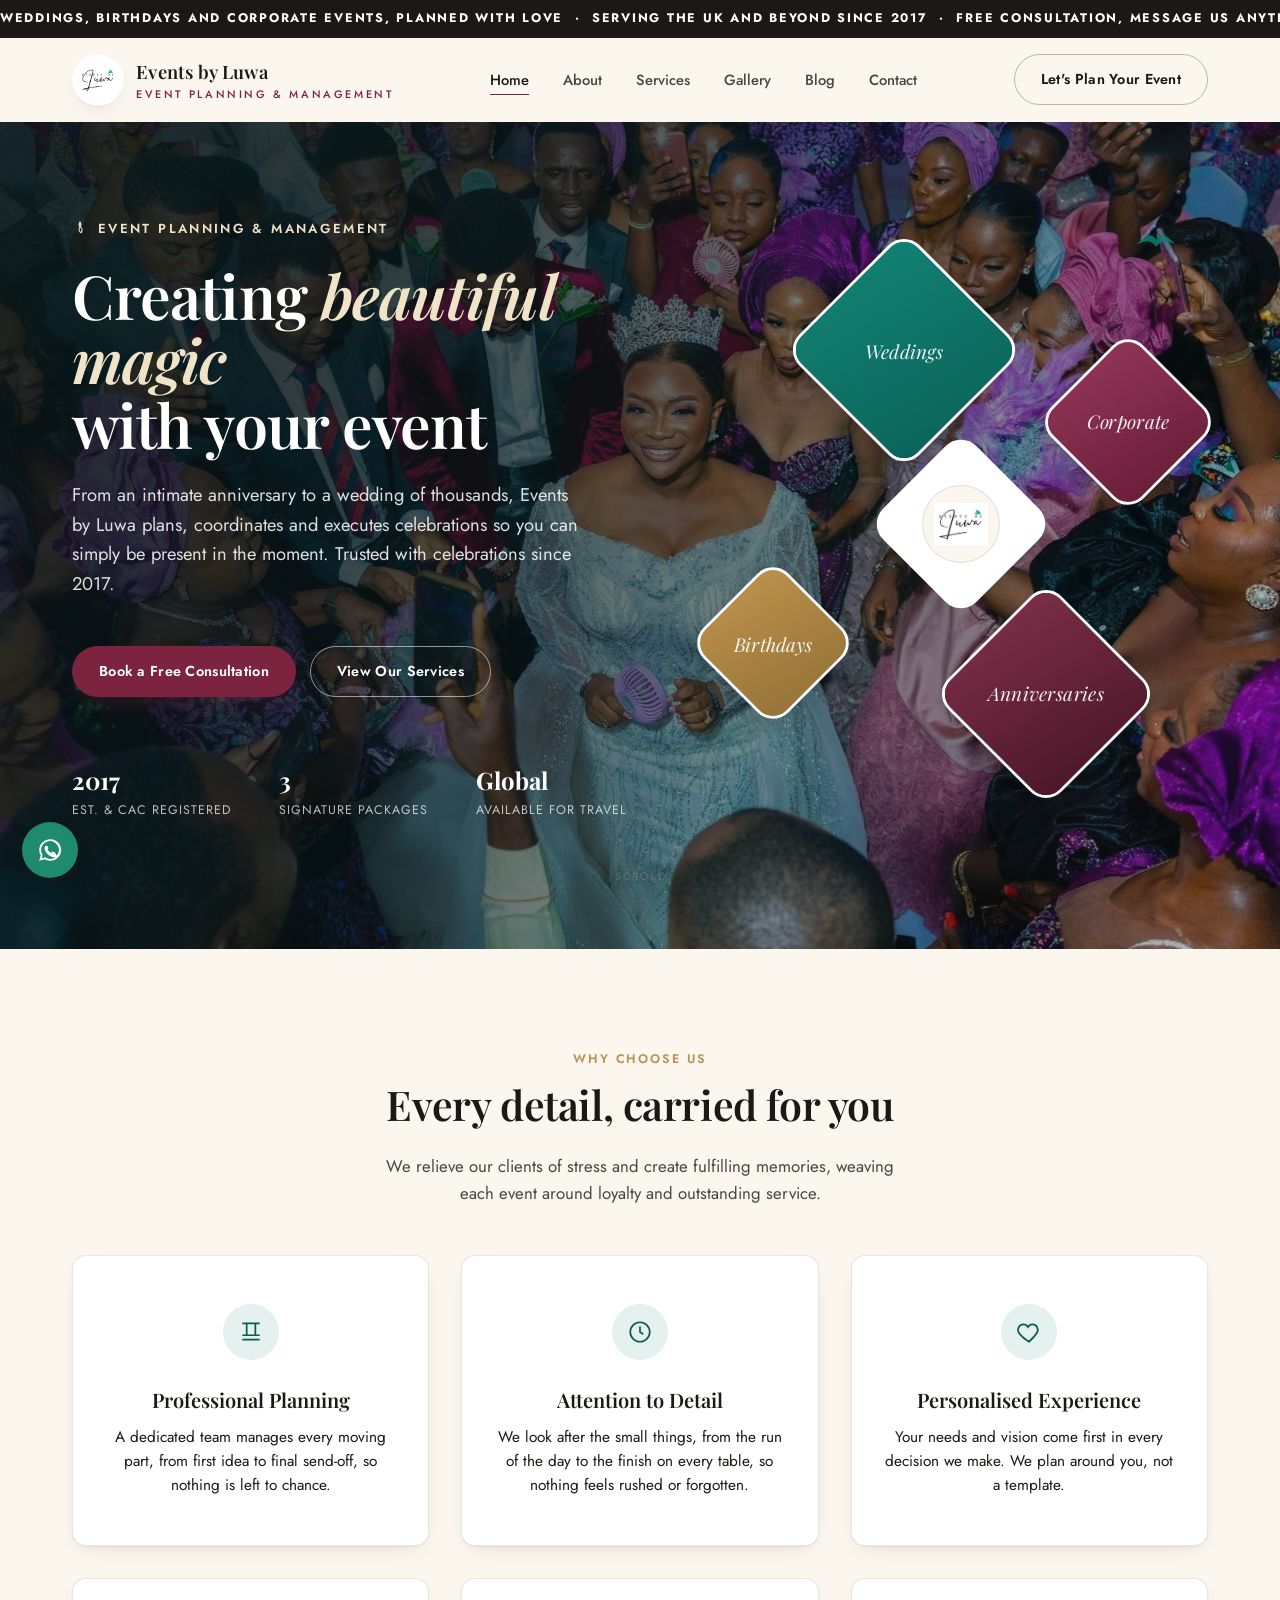
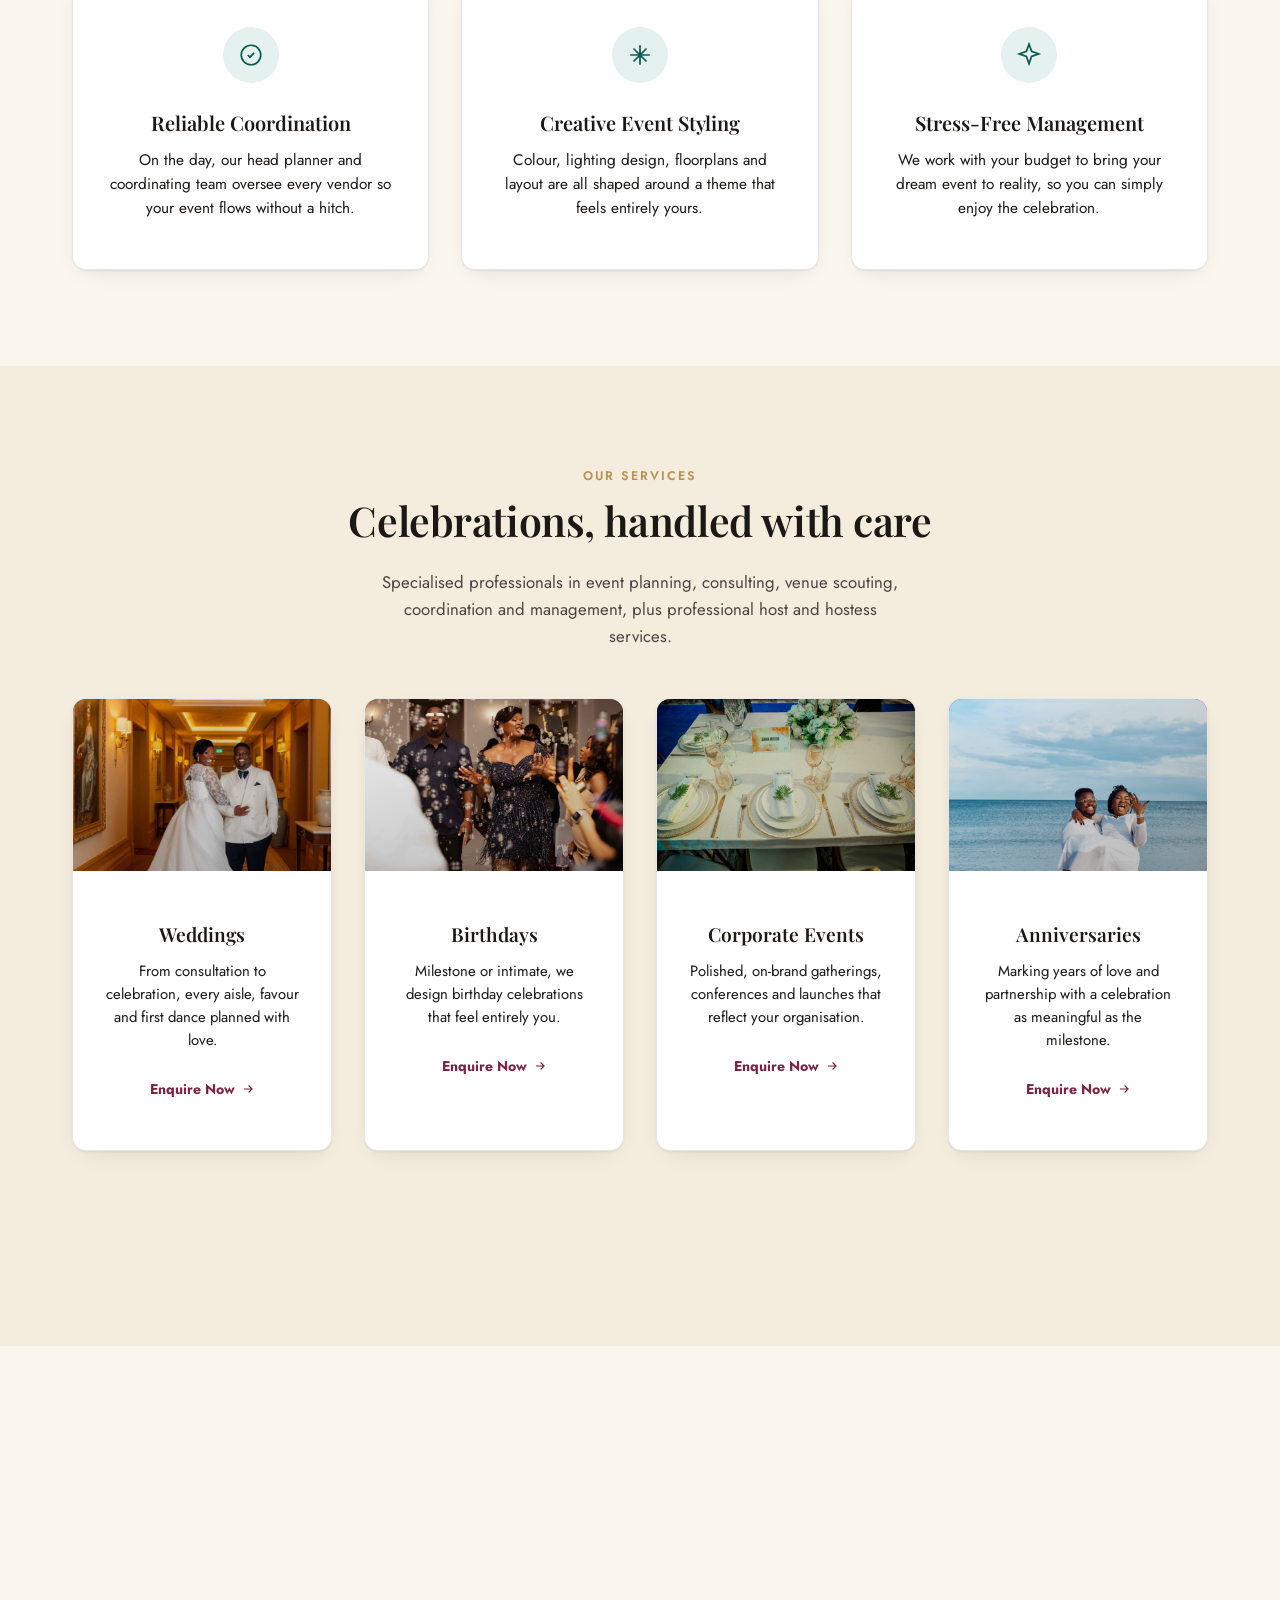
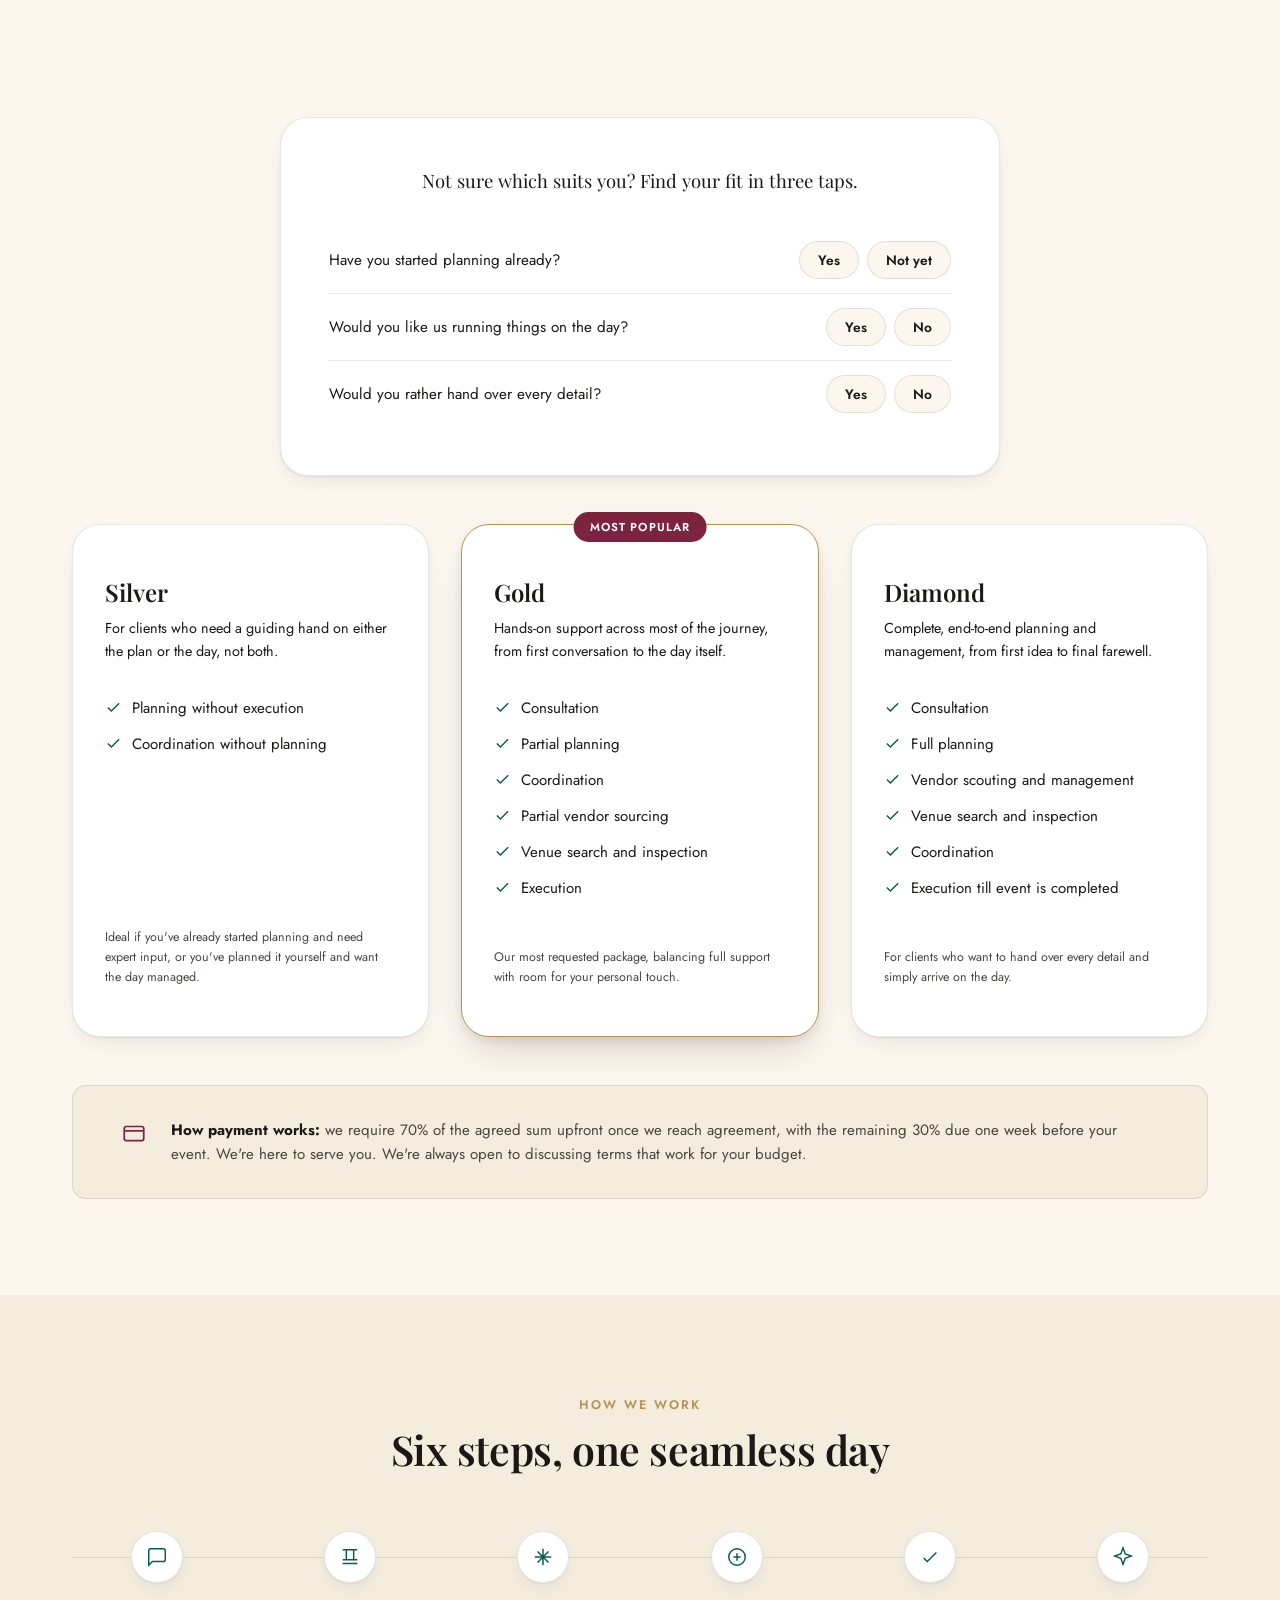
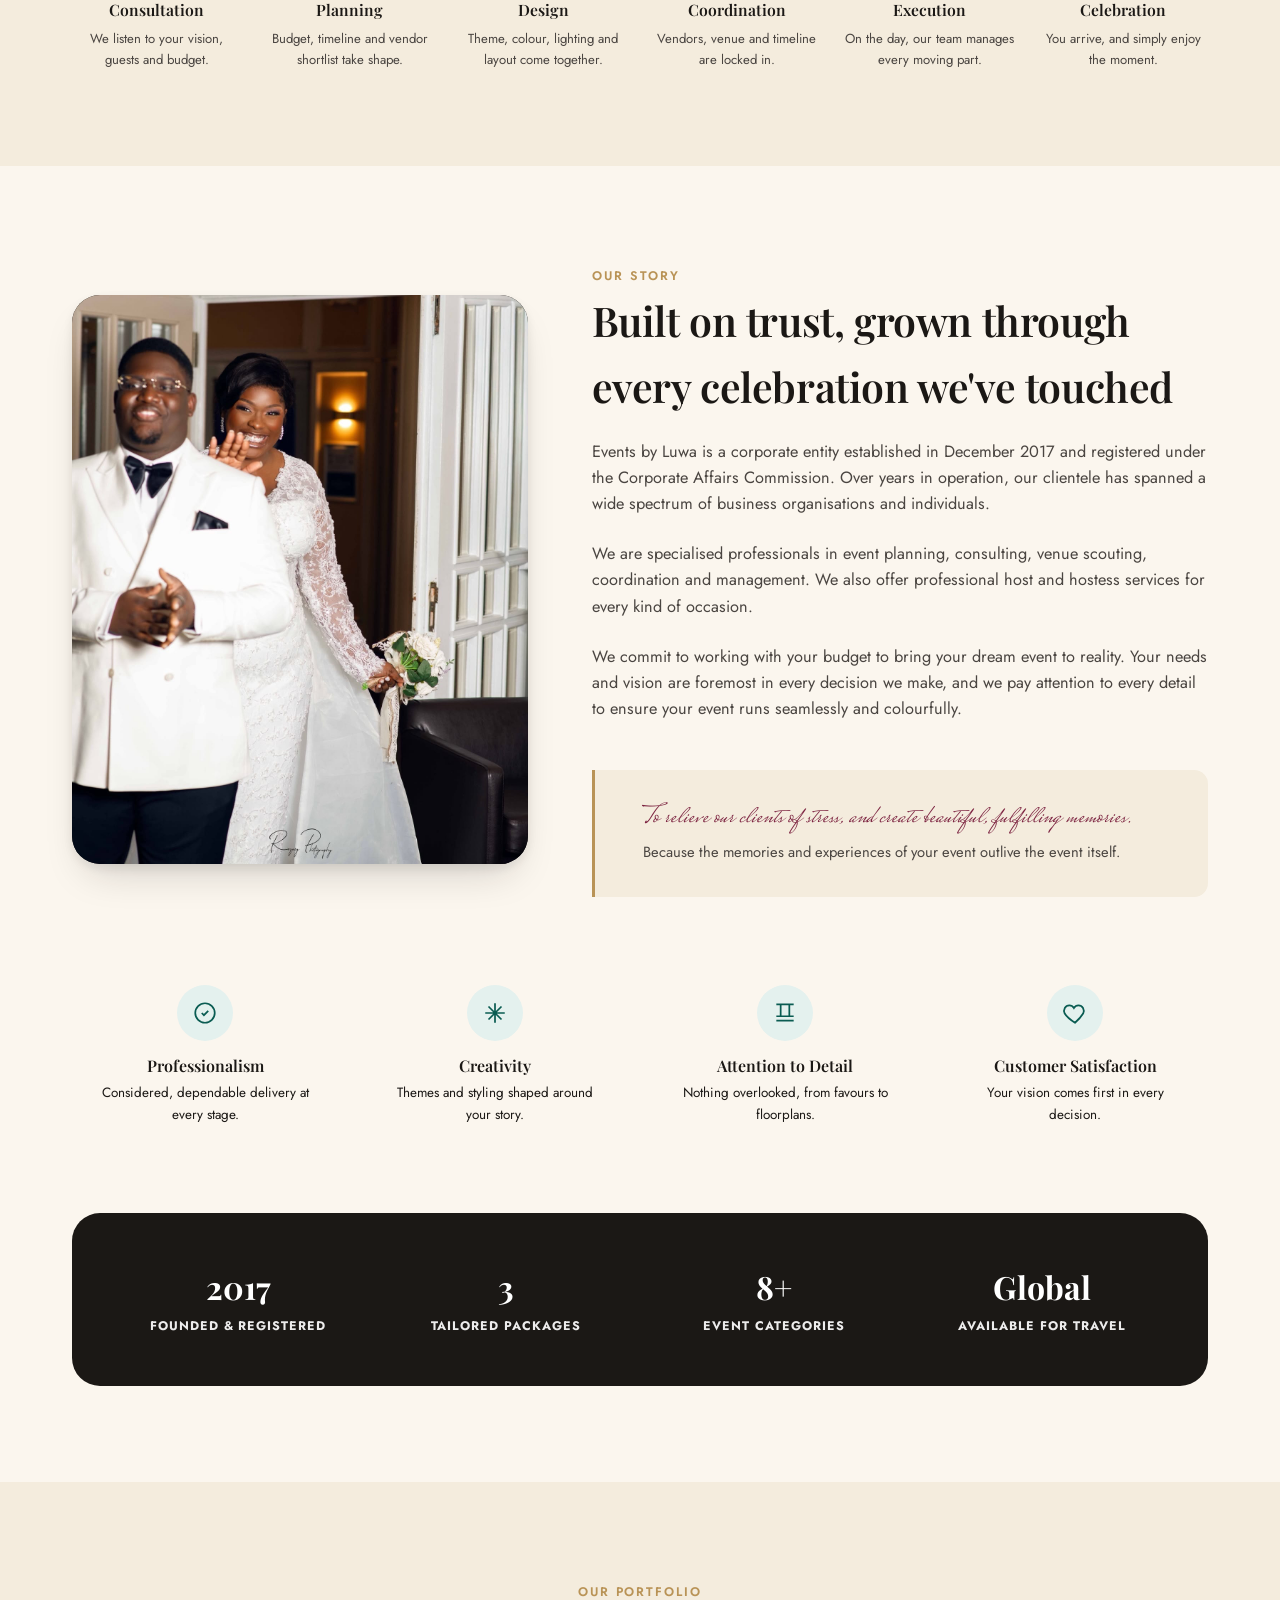
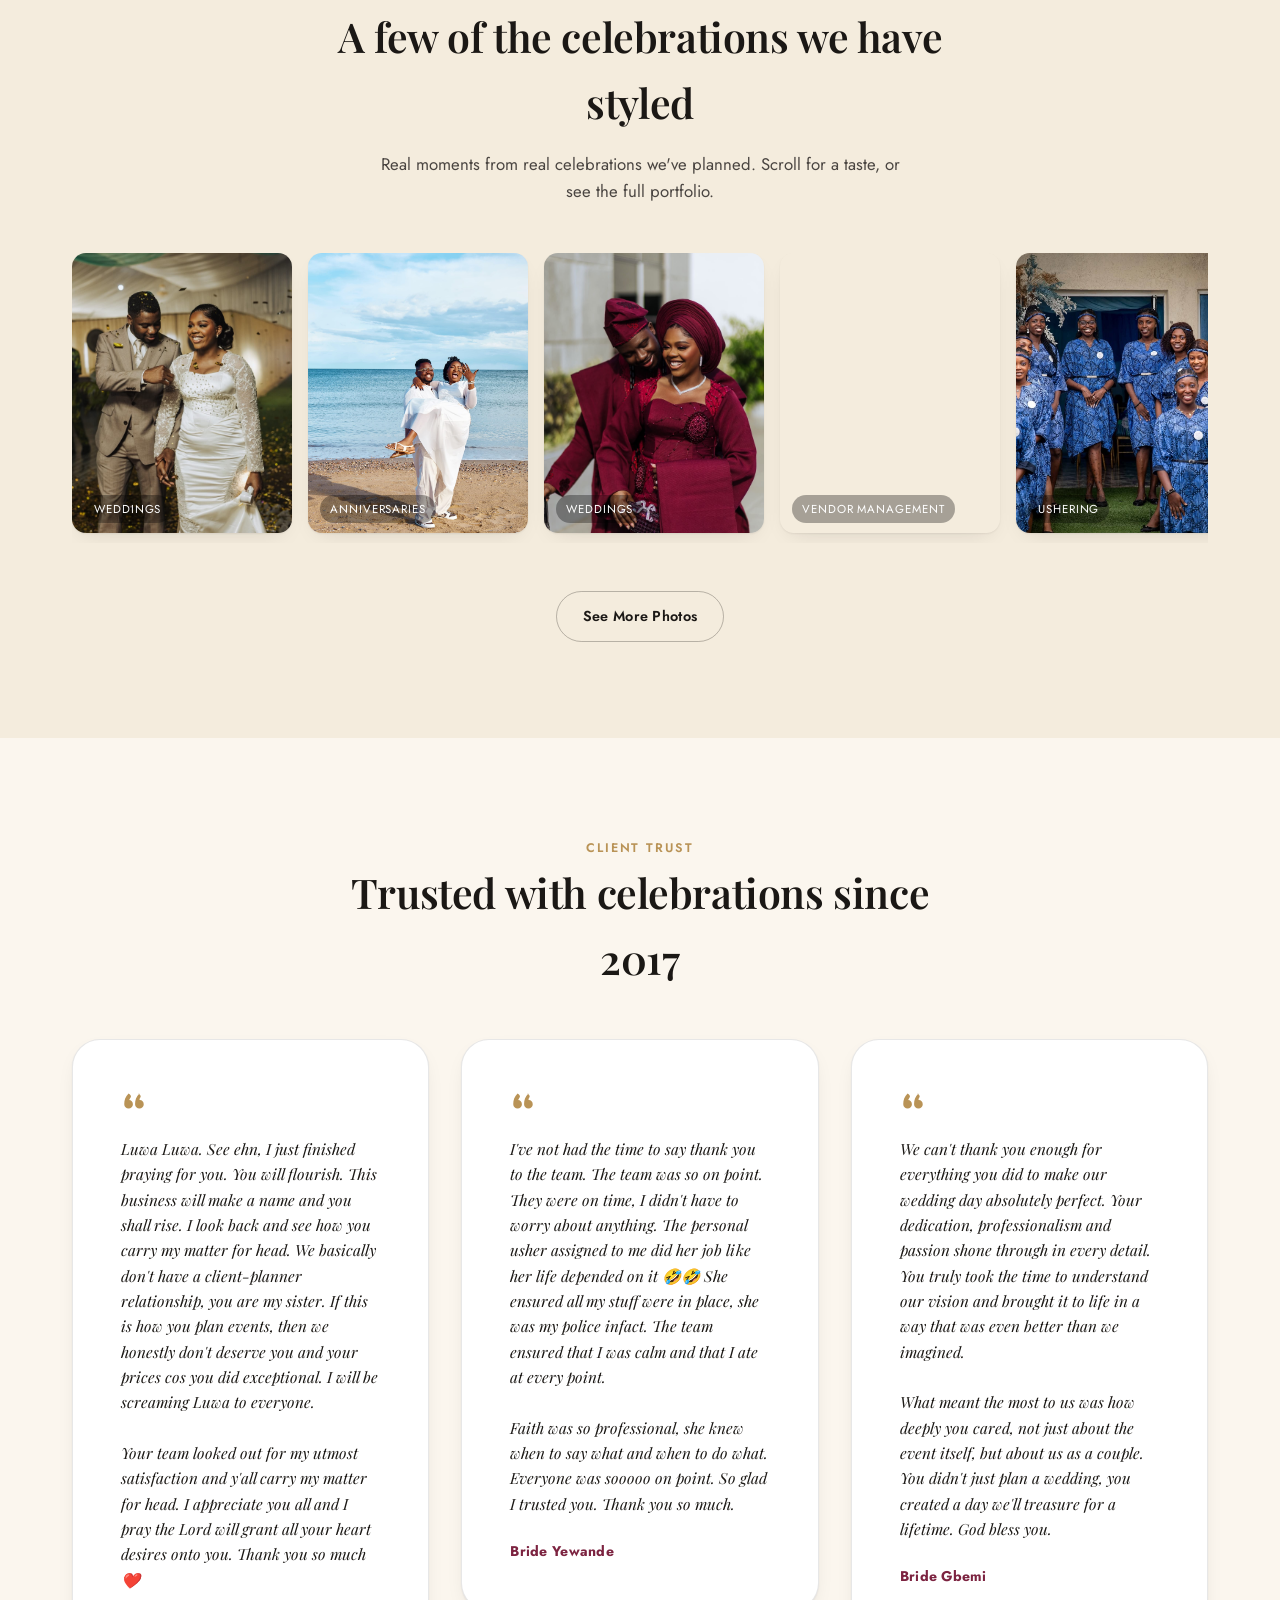
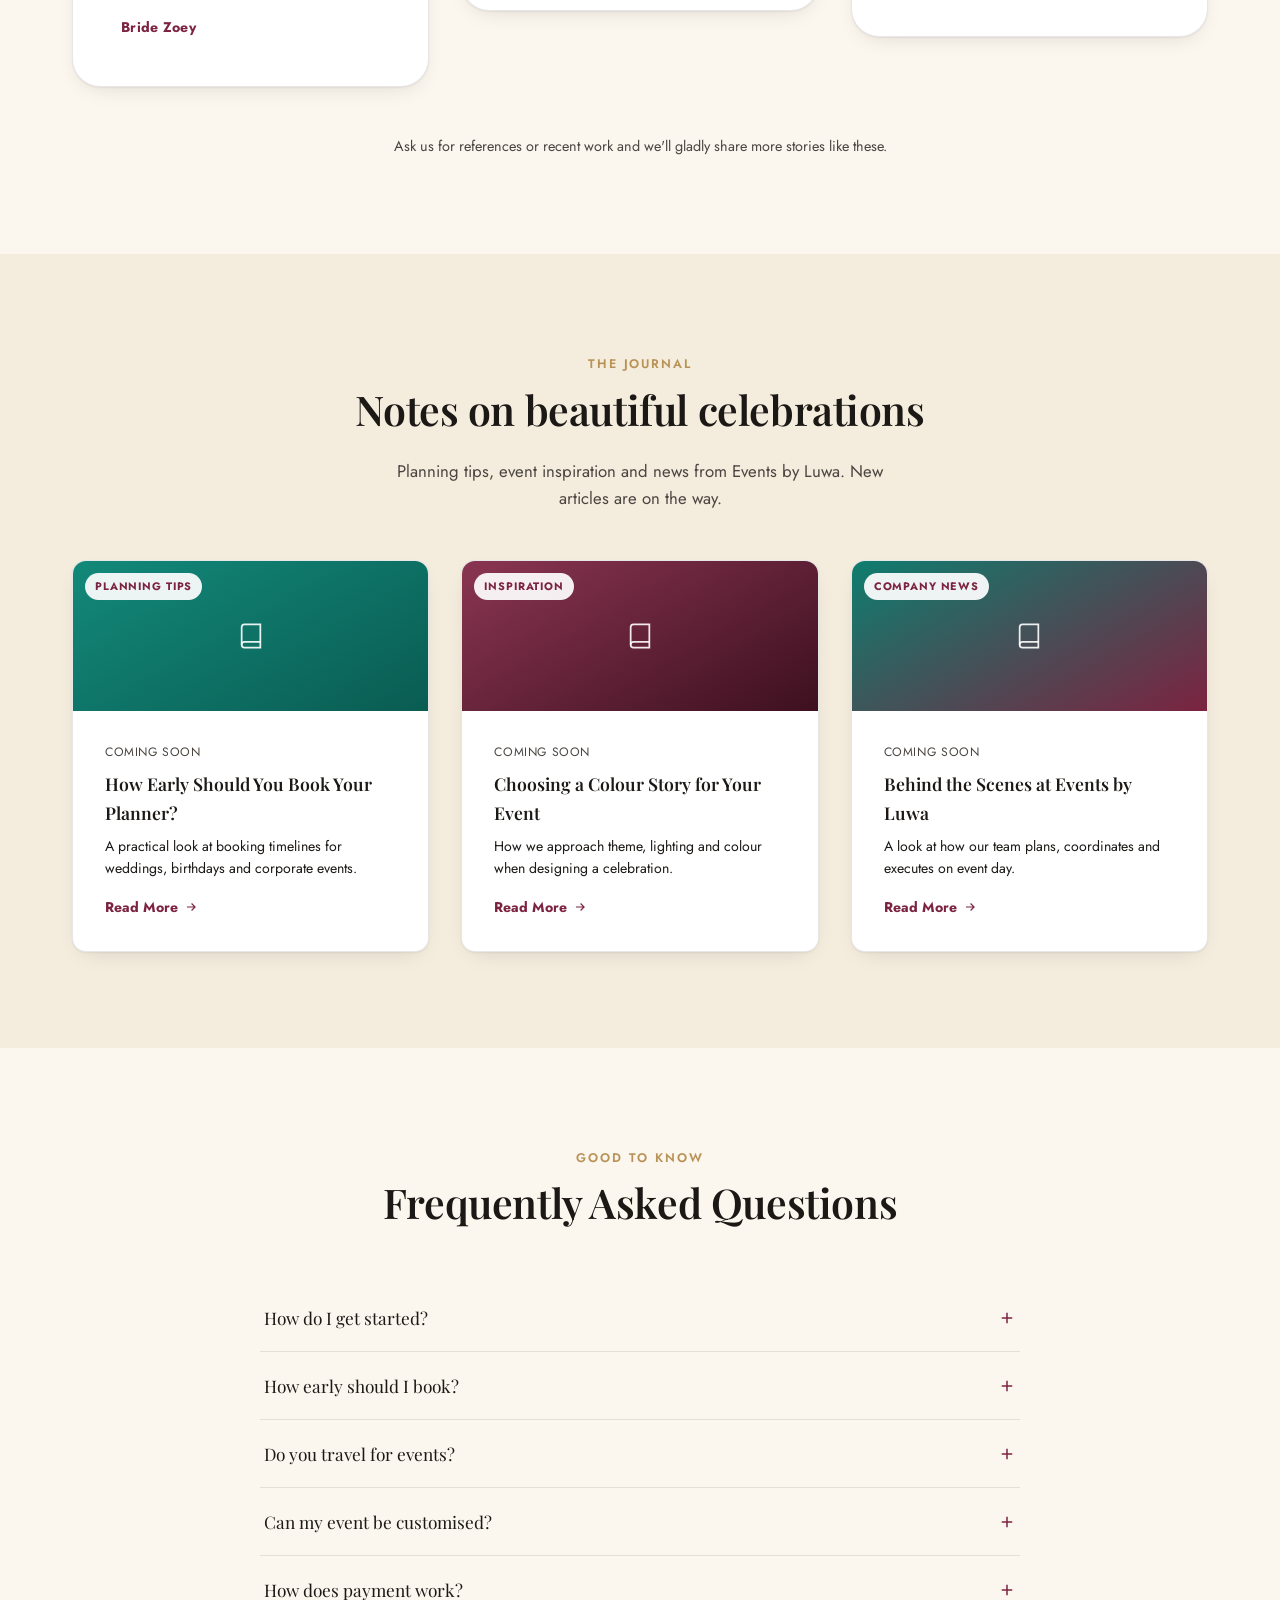
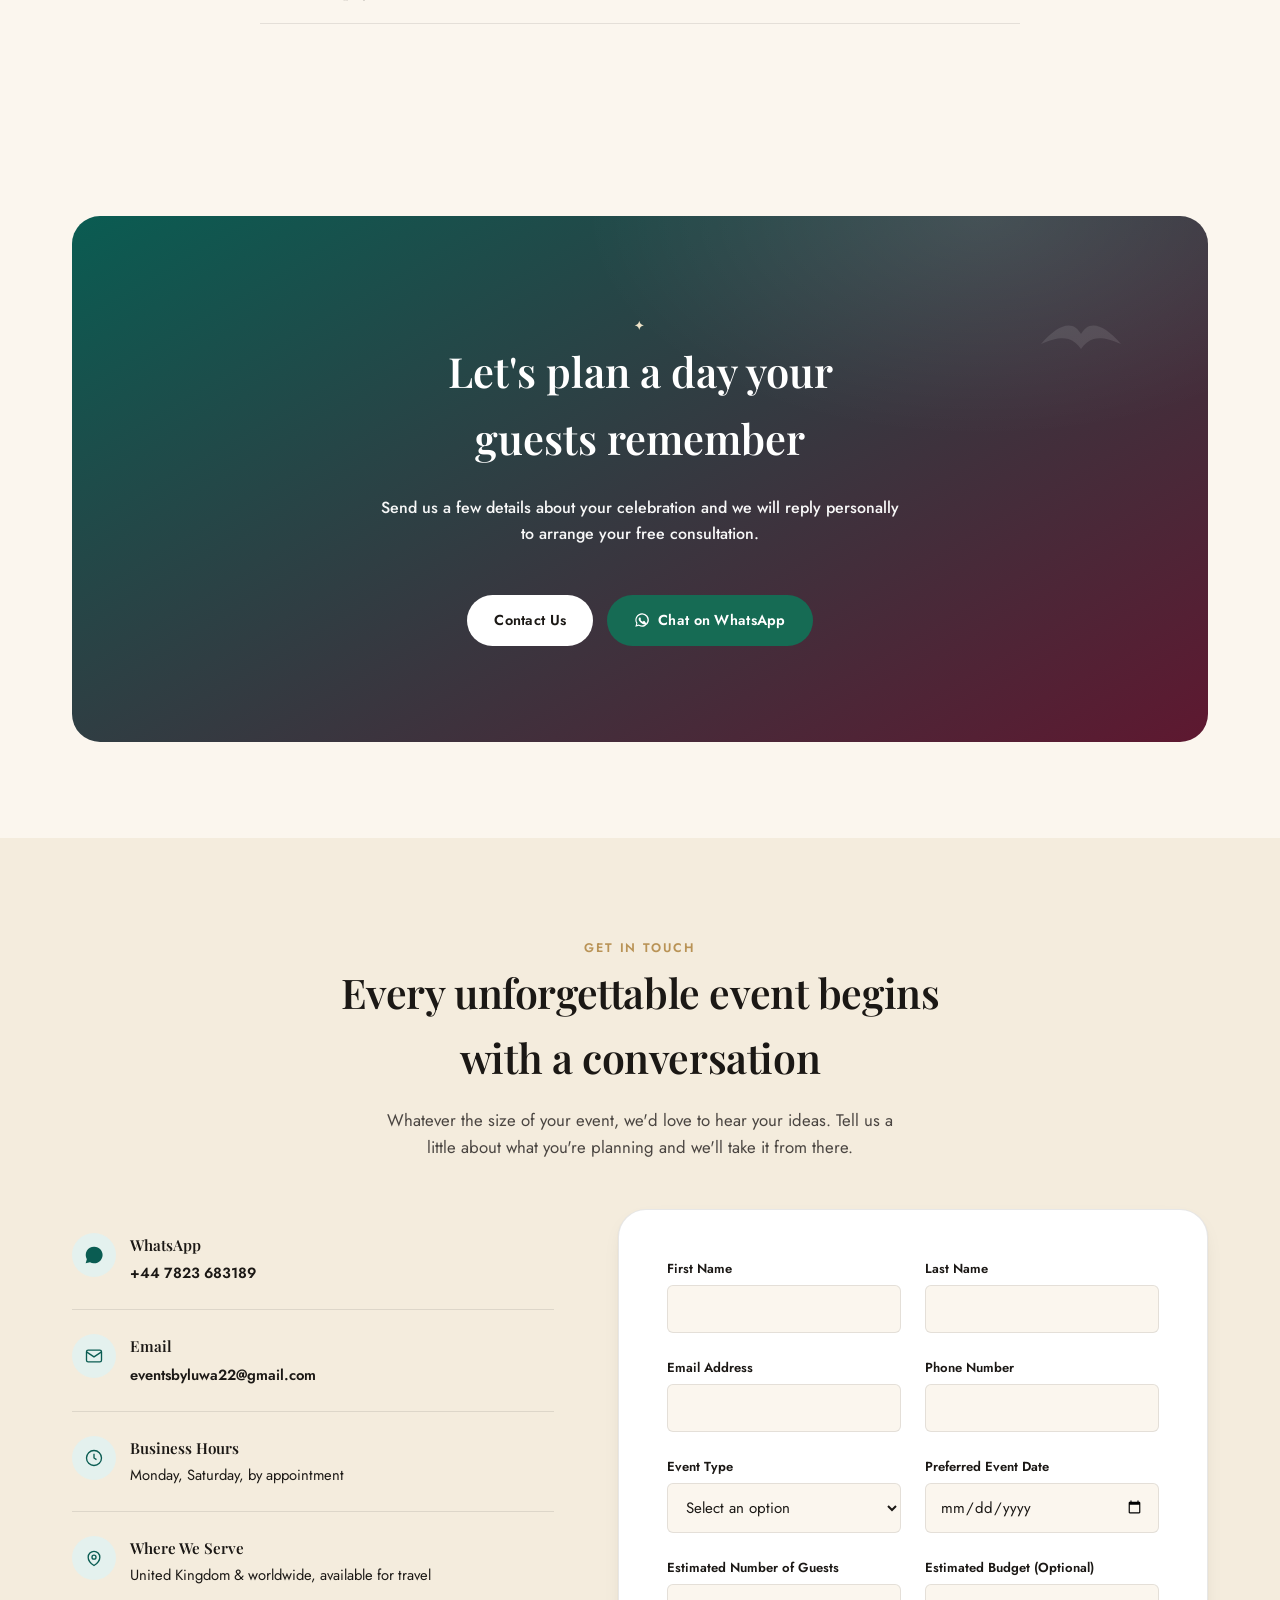
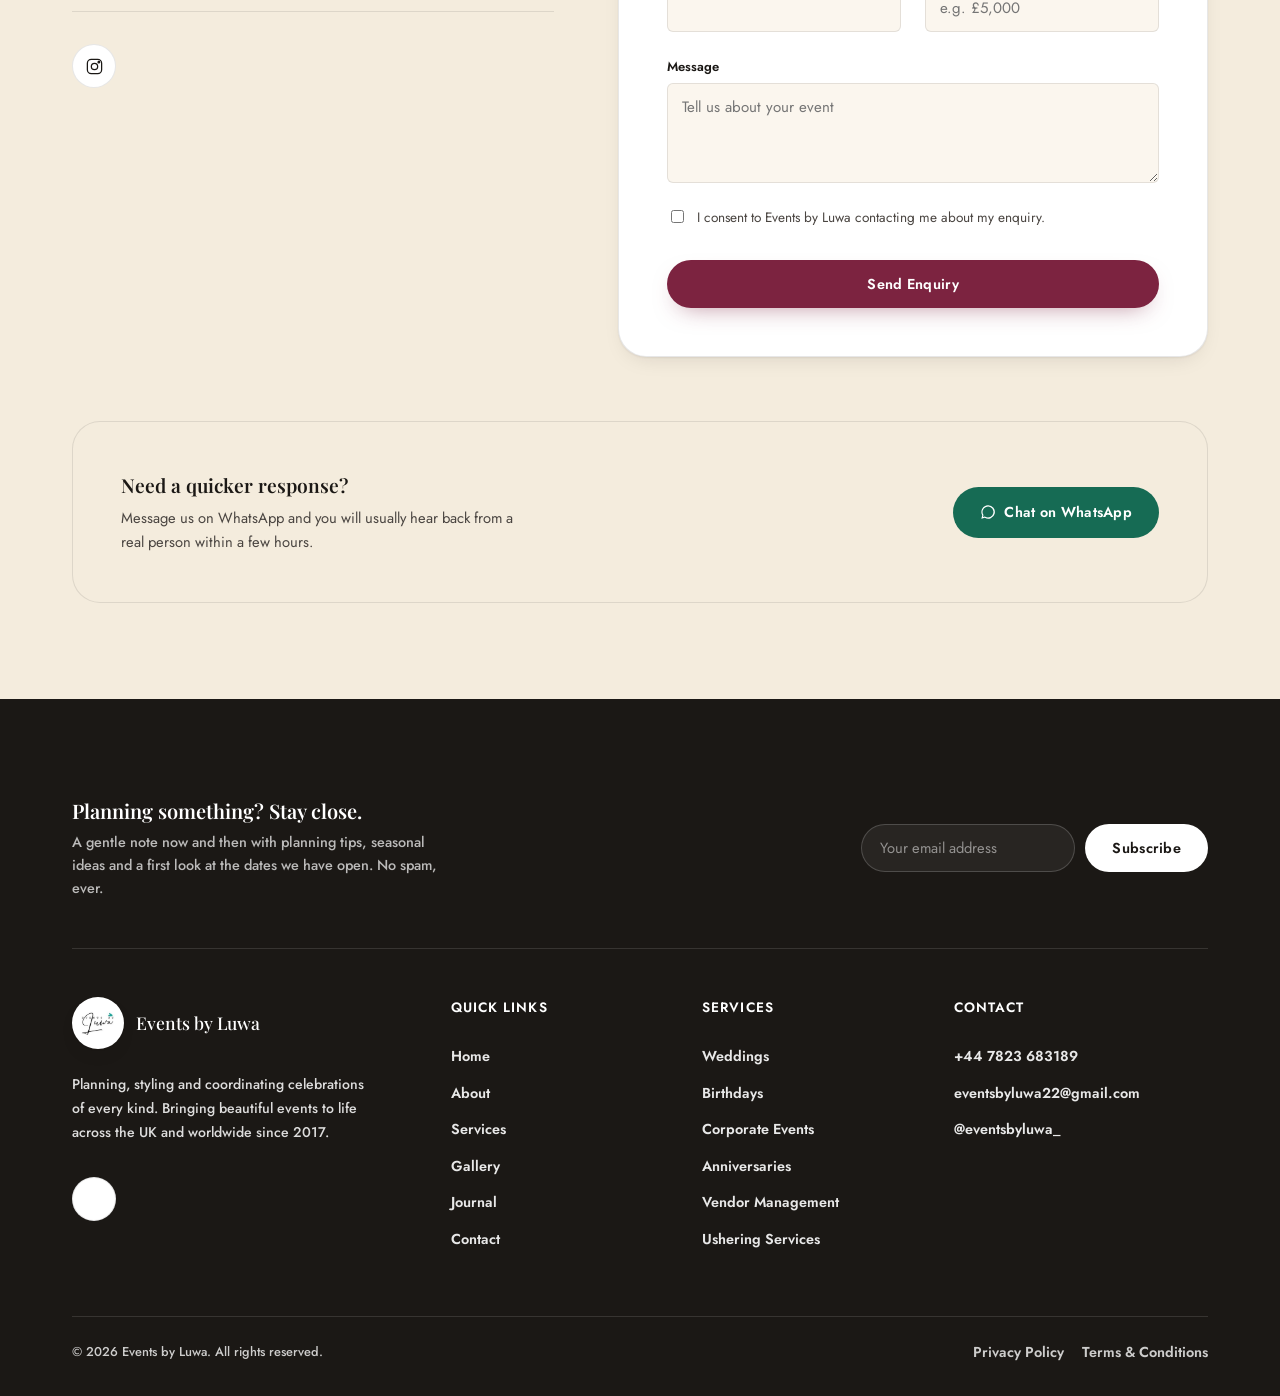
==== commit 11f14d76: "Remove the leaf icon from section eyebrow labels sitewide The small leaf glyph in front of eyebrow l" ====
--- a/index.html
+++ b/index.html
@@ -144,7 +144,7 @@
 <section class="section" aria-labelledby="why-title">
   <div class="wrap">
     <div class="section-head center reveal">
-      <span class="eyebrow"><svg class="leaf" viewBox="0 0 24 24" fill="currentColor"><path d="M12 3c2 3 2 5 0 7-2-2-2-4 0-7Z"/></svg>Why Choose Us</span>
+      <span class="eyebrow">Why Choose Us</span>
       <h2 id="why-title" class="section-title">Every detail, carried for you</h2>
       <p class="section-sub">We relieve our clients of stress and create fulfilling memories, weaving each event around loyalty and outstanding service.</p>
     </div>
@@ -187,7 +187,7 @@
 <section class="section" id="services" style="background:var(--surface);" aria-labelledby="svc-title">
   <div class="wrap">
     <div class="section-head center reveal">
-      <span class="eyebrow"><svg class="leaf" viewBox="0 0 24 24" fill="currentColor"><path d="M12 3c2 3 2 5 0 7-2-2-2-4 0-7Z"/></svg>Our Services</span>
+      <span class="eyebrow">Our Services</span>
       <h2 id="svc-title" class="section-title">Celebrations, handled with care</h2>
       <p class="section-sub">Specialised professionals in event planning, consulting, venue scouting, coordination and management, plus professional host and hostess services.</p>
     </div>
@@ -219,7 +219,7 @@
 <section class="section" aria-labelledby="pkg-title">
   <div class="wrap">
     <div class="section-head center reveal">
-      <span class="eyebrow"><svg class="leaf" viewBox="0 0 24 24" fill="currentColor"><path d="M12 3c2 3 2 5 0 7-2-2-2-4 0-7Z"/></svg>Our Packages</span>
+      <span class="eyebrow">Our Packages</span>
       <h2 id="pkg-title" class="section-title">A package for every kind of celebration</h2>
       <p class="section-sub">Three ways to work with us, cutting across every service. Whichever you choose, your satisfaction remains our utmost priority.</p>
     </div>
@@ -279,7 +279,7 @@
 <section class="section" style="background:var(--surface);" aria-labelledby="proc-title">
   <div class="wrap">
     <div class="section-head center reveal">
-      <span class="eyebrow"><svg class="leaf" viewBox="0 0 24 24" fill="currentColor"><path d="M12 3c2 3 2 5 0 7-2-2-2-4 0-7Z"/></svg>How We Work</span>
+      <span class="eyebrow">How We Work</span>
       <h2 id="proc-title" class="section-title">Six steps, one seamless day</h2>
     </div>
     <div class="process-wrap reveal">
@@ -326,7 +326,7 @@
         <img class="story-frame-img" src="assets/gallery/weddings/bride-maroon-front-portrait-smiling.jpeg" alt="Bride traditional attire portrait - Events by Luwa" loading="lazy">
       </div>
       <div class="story-copy reveal">
-        <span class="eyebrow"><svg class="leaf" viewBox="0 0 24 24" fill="currentColor"><path d="M12 3c2 3 2 5 0 7-2-2-2-4 0-7Z"/></svg>Our Story</span>
+        <span class="eyebrow">Our Story</span>
         <h2 id="about-title" class="section-title" style="margin-bottom:20px;">Built on trust, grown through every celebration we've touched</h2>
         <p>Events by Luwa is a corporate entity established in December 2017 and registered under the Corporate Affairs Commission. Over years in operation, our clientele has spanned a wide spectrum of business organisations and individuals.</p>
         <p>We are specialised professionals in event planning, consulting, venue scouting, coordination and management. We also offer professional host and hostess services for every kind of occasion.</p>
@@ -370,7 +370,7 @@
 <section class="section" id="gallery" style="background:var(--surface);" aria-labelledby="gal-title">
   <div class="wrap">
     <div class="section-head center reveal">
-      <span class="eyebrow"><svg class="leaf" viewBox="0 0 24 24" fill="currentColor"><path d="M12 3c2 3 2 5 0 7-2-2-2-4 0-7Z"/></svg>Our Portfolio</span>
+      <span class="eyebrow">Our Portfolio</span>
       <h2 id="gal-title" class="section-title">A few of the celebrations we have styled</h2>
       <p class="section-sub">Real moments from real celebrations we've planned. Scroll for a taste, or see the full portfolio.</p>
     </div>
@@ -394,7 +394,7 @@
 <section class="section" aria-labelledby="testi-title">
   <div class="wrap">
     <div class="section-head center reveal">
-      <span class="eyebrow"><svg class="leaf" viewBox="0 0 24 24" fill="currentColor"><path d="M12 3c2 3 2 5 0 7-2-2-2-4 0-7Z"/></svg>Client Trust</span>
+      <span class="eyebrow">Client Trust</span>
       <h2 id="testi-title" class="section-title">Trusted with celebrations since 2017</h2>
     </div>
     <div class="testi-grid">
@@ -422,7 +422,7 @@
 <section class="section" id="journal" style="background:var(--surface);" aria-labelledby="blog-title">
   <div class="wrap">
     <div class="section-head center reveal">
-      <span class="eyebrow"><svg class="leaf" viewBox="0 0 24 24" fill="currentColor"><path d="M12 3c2 3 2 5 0 7-2-2-2-4 0-7Z"/></svg>The Journal</span>
+      <span class="eyebrow">The Journal</span>
       <h2 id="blog-title" class="section-title">Notes on beautiful celebrations</h2>
       <p class="section-sub">Planning tips, event inspiration and news from Events by Luwa. New articles are on the way.</p>
     </div>
@@ -447,7 +447,7 @@
 <section class="section" aria-labelledby="faq-title">
   <div class="wrap">
     <div class="section-head center reveal">
-      <span class="eyebrow"><svg class="leaf" viewBox="0 0 24 24" fill="currentColor"><path d="M12 3c2 3 2 5 0 7-2-2-2-4 0-7Z"/></svg>Good to Know</span>
+      <span class="eyebrow">Good to Know</span>
       <h2 id="faq-title" class="section-title">Frequently Asked Questions</h2>
     </div>
     <div class="faq-wrap reveal">
@@ -498,7 +498,7 @@
 <section class="section" id="contact" style="background:var(--surface);" aria-labelledby="contact-title">
   <div class="wrap">
     <div class="section-head center reveal">
-      <span class="eyebrow"><svg class="leaf" viewBox="0 0 24 24" fill="currentColor"><path d="M12 3c2 3 2 5 0 7-2-2-2-4 0-7Z"/></svg>Get In Touch</span>
+      <span class="eyebrow">Get In Touch</span>
       <h2 id="contact-title" class="section-title">Every unforgettable event begins with a conversation</h2>
       <p class="section-sub">Whatever the size of your event, we'd love to hear your ideas. Tell us a little about what you're planning and we'll take it from there.</p>
     </div>
--- a/assets/styles.css
+++ b/assets/styles.css
@@ -53,8 +53,6 @@
   margin-bottom:4px;
   line-height:1;
 }
-.eyebrow .leaf{width:16px;height:16px;flex:none;}
-
 .section{padding:var(--sp-7) 0;}
 @media (max-width:768px){ .section{padding:var(--sp-6) 0;} }
 .section-head{max-width:640px;margin:0 0 var(--sp-5);}
@@ -840,7 +838,6 @@
 
 /* reserve the script hand; section eyebrows become quiet gold labels */
 .eyebrow{font-family:'Jost',sans-serif;font-size:0.78rem;letter-spacing:0.16em;text-transform:uppercase;color:var(--gold);font-weight:600;gap:8px;line-height:1.3;}
-.eyebrow .leaf{color:var(--teal);width:14px;height:14px;}
 
 /* WhatsApp green: darken for AA contrast on white label text */
 .btn-whatsapp{background:#166B54;}
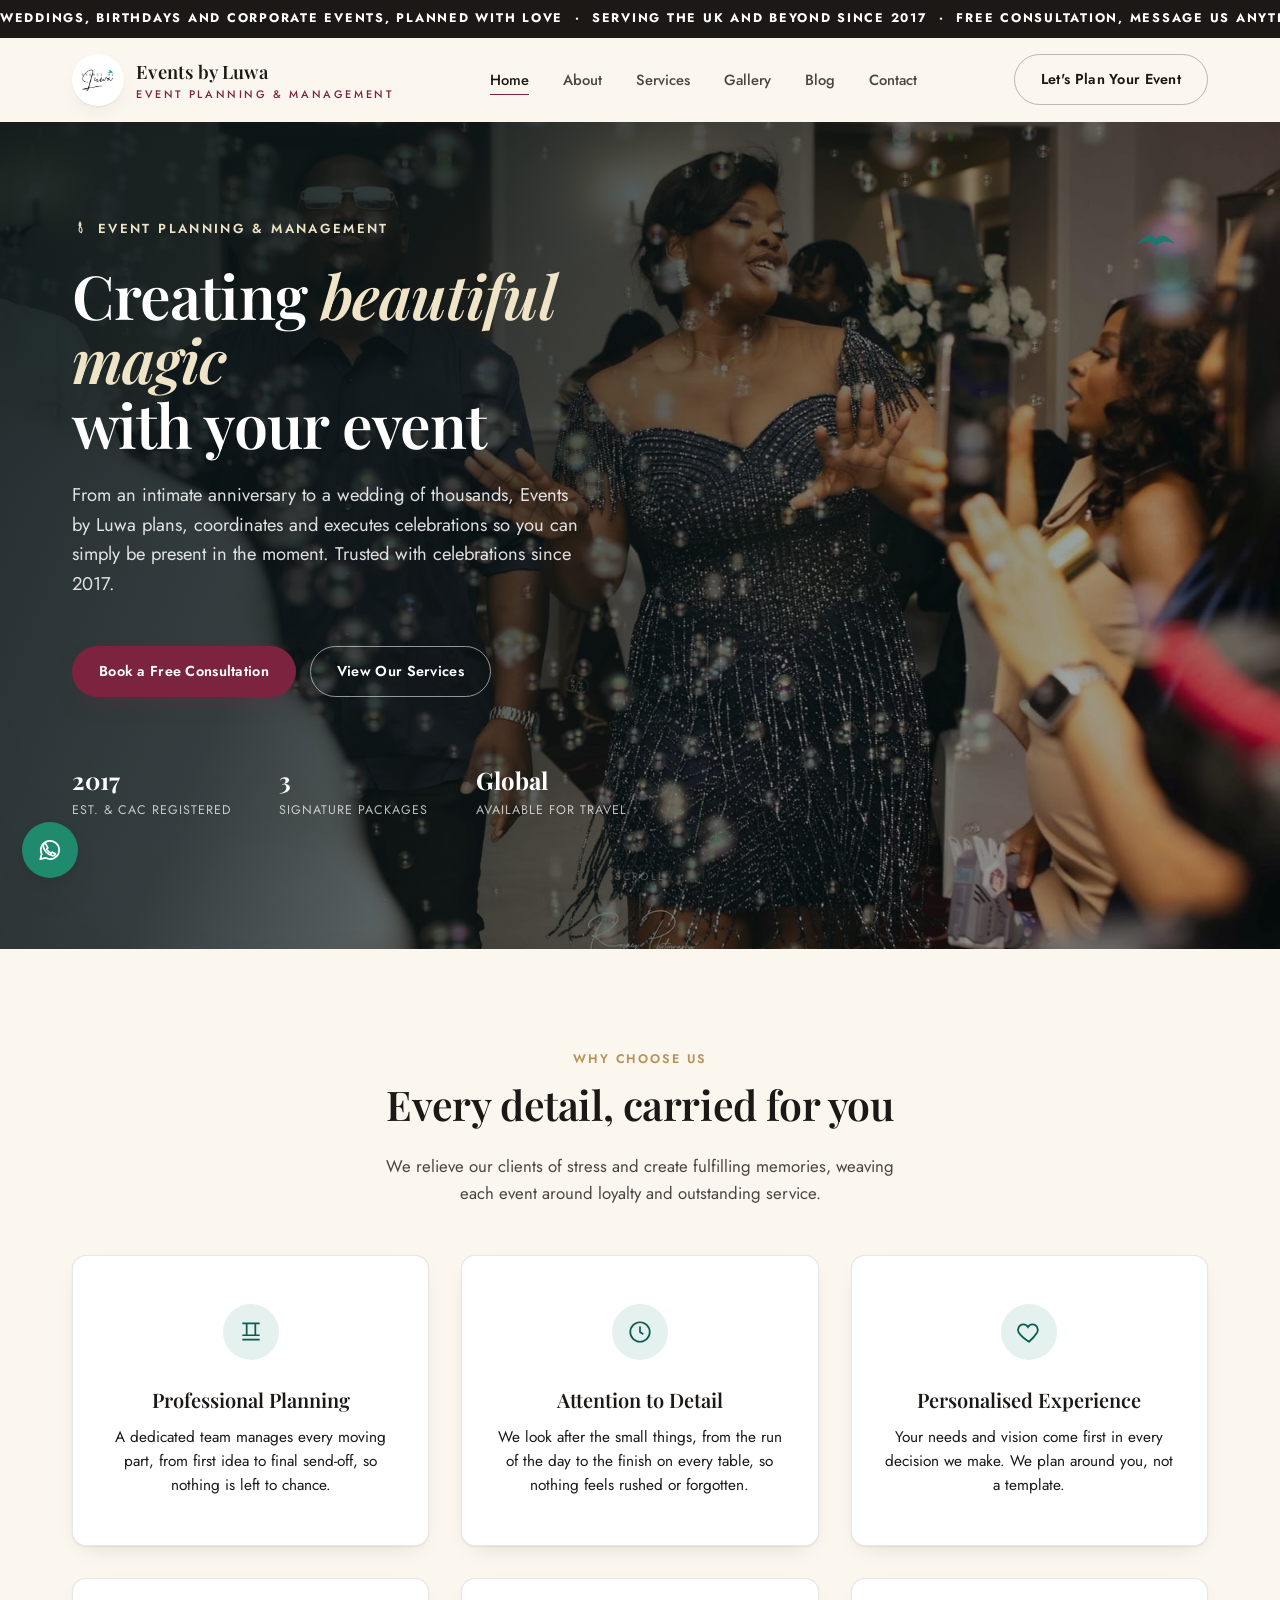
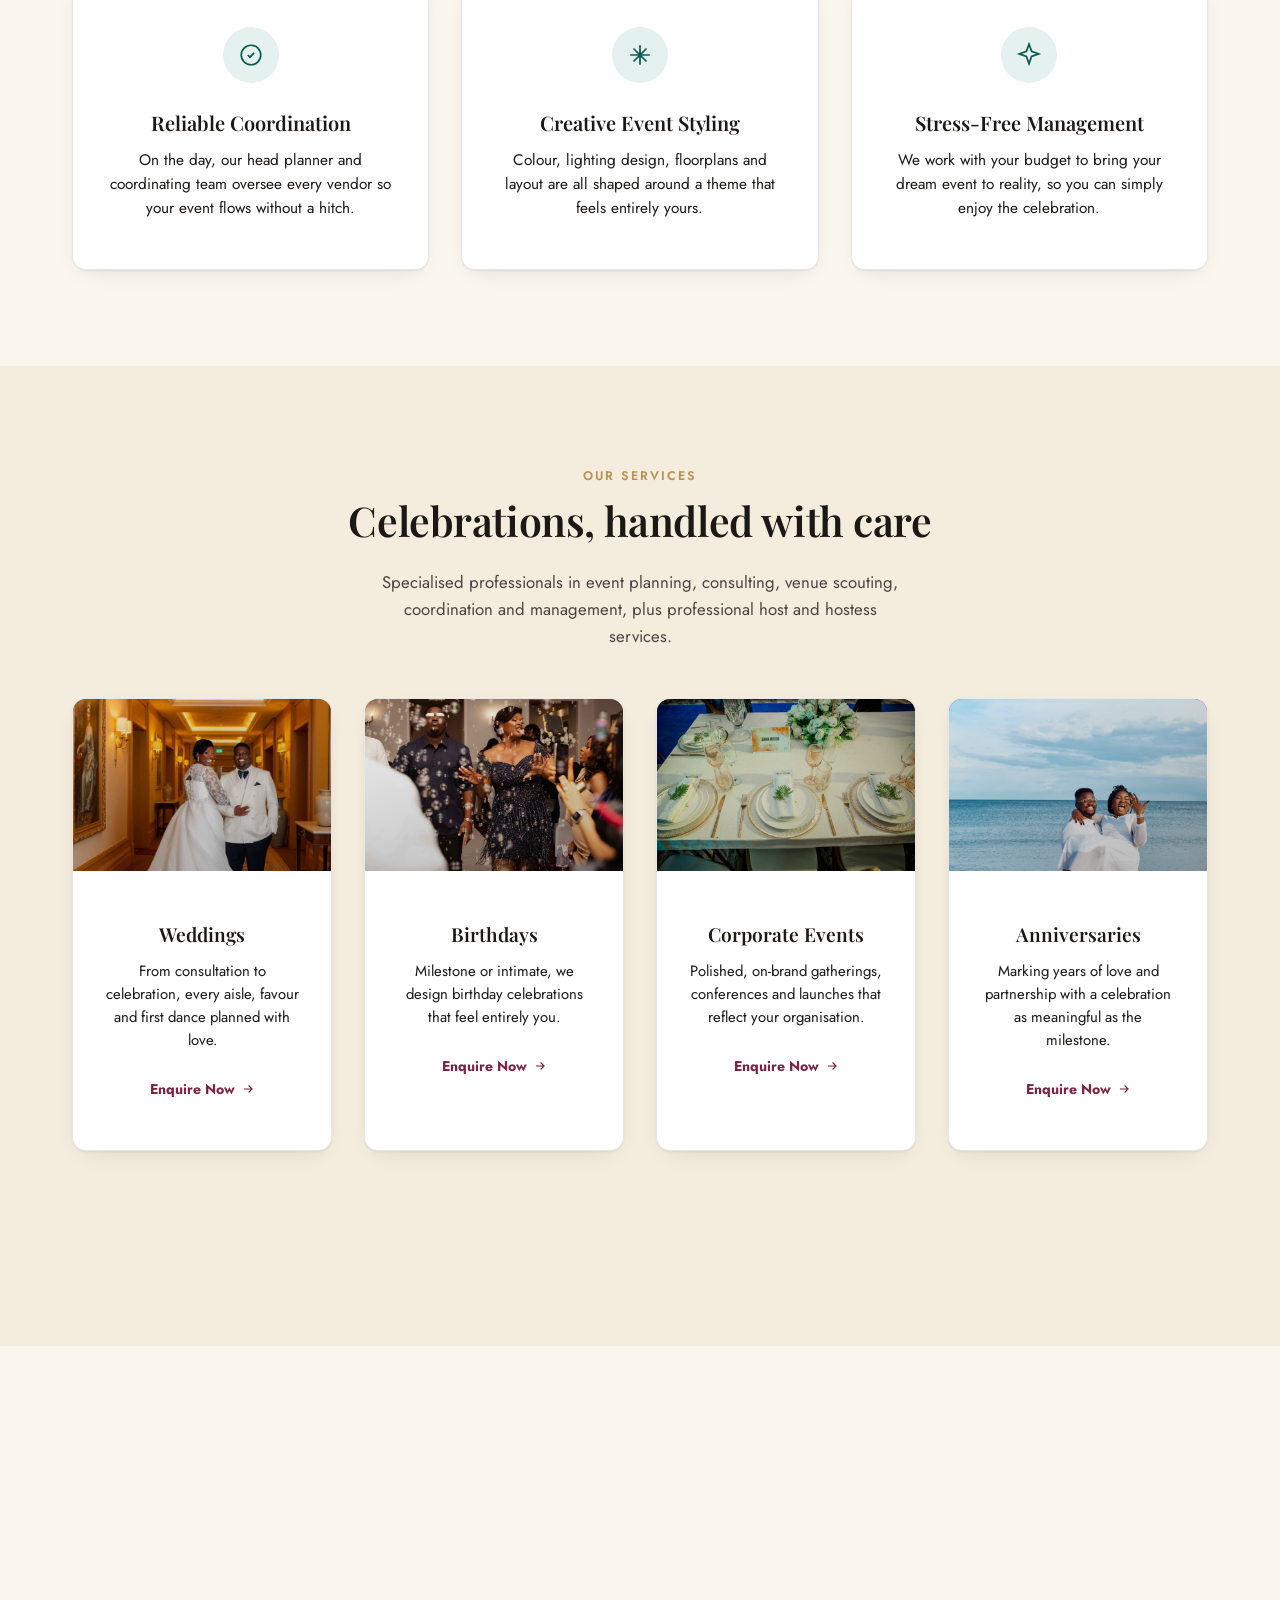
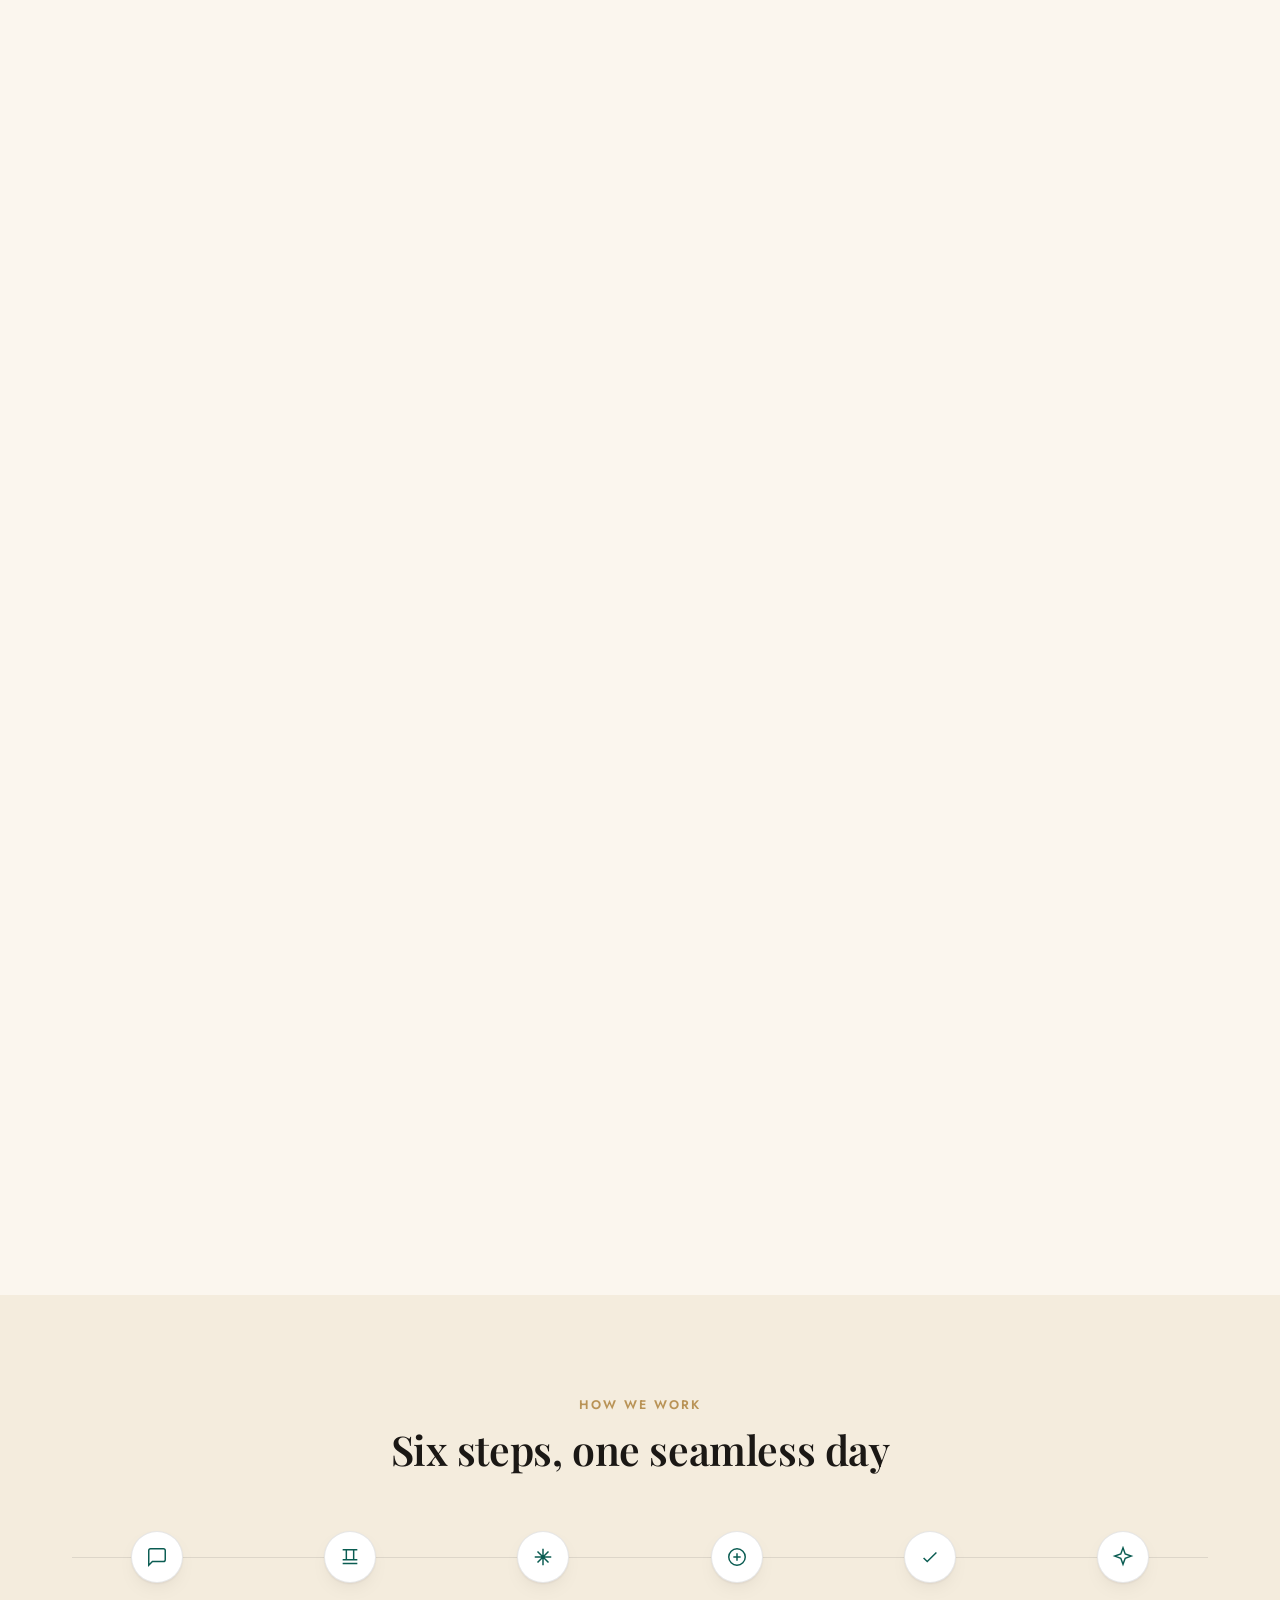
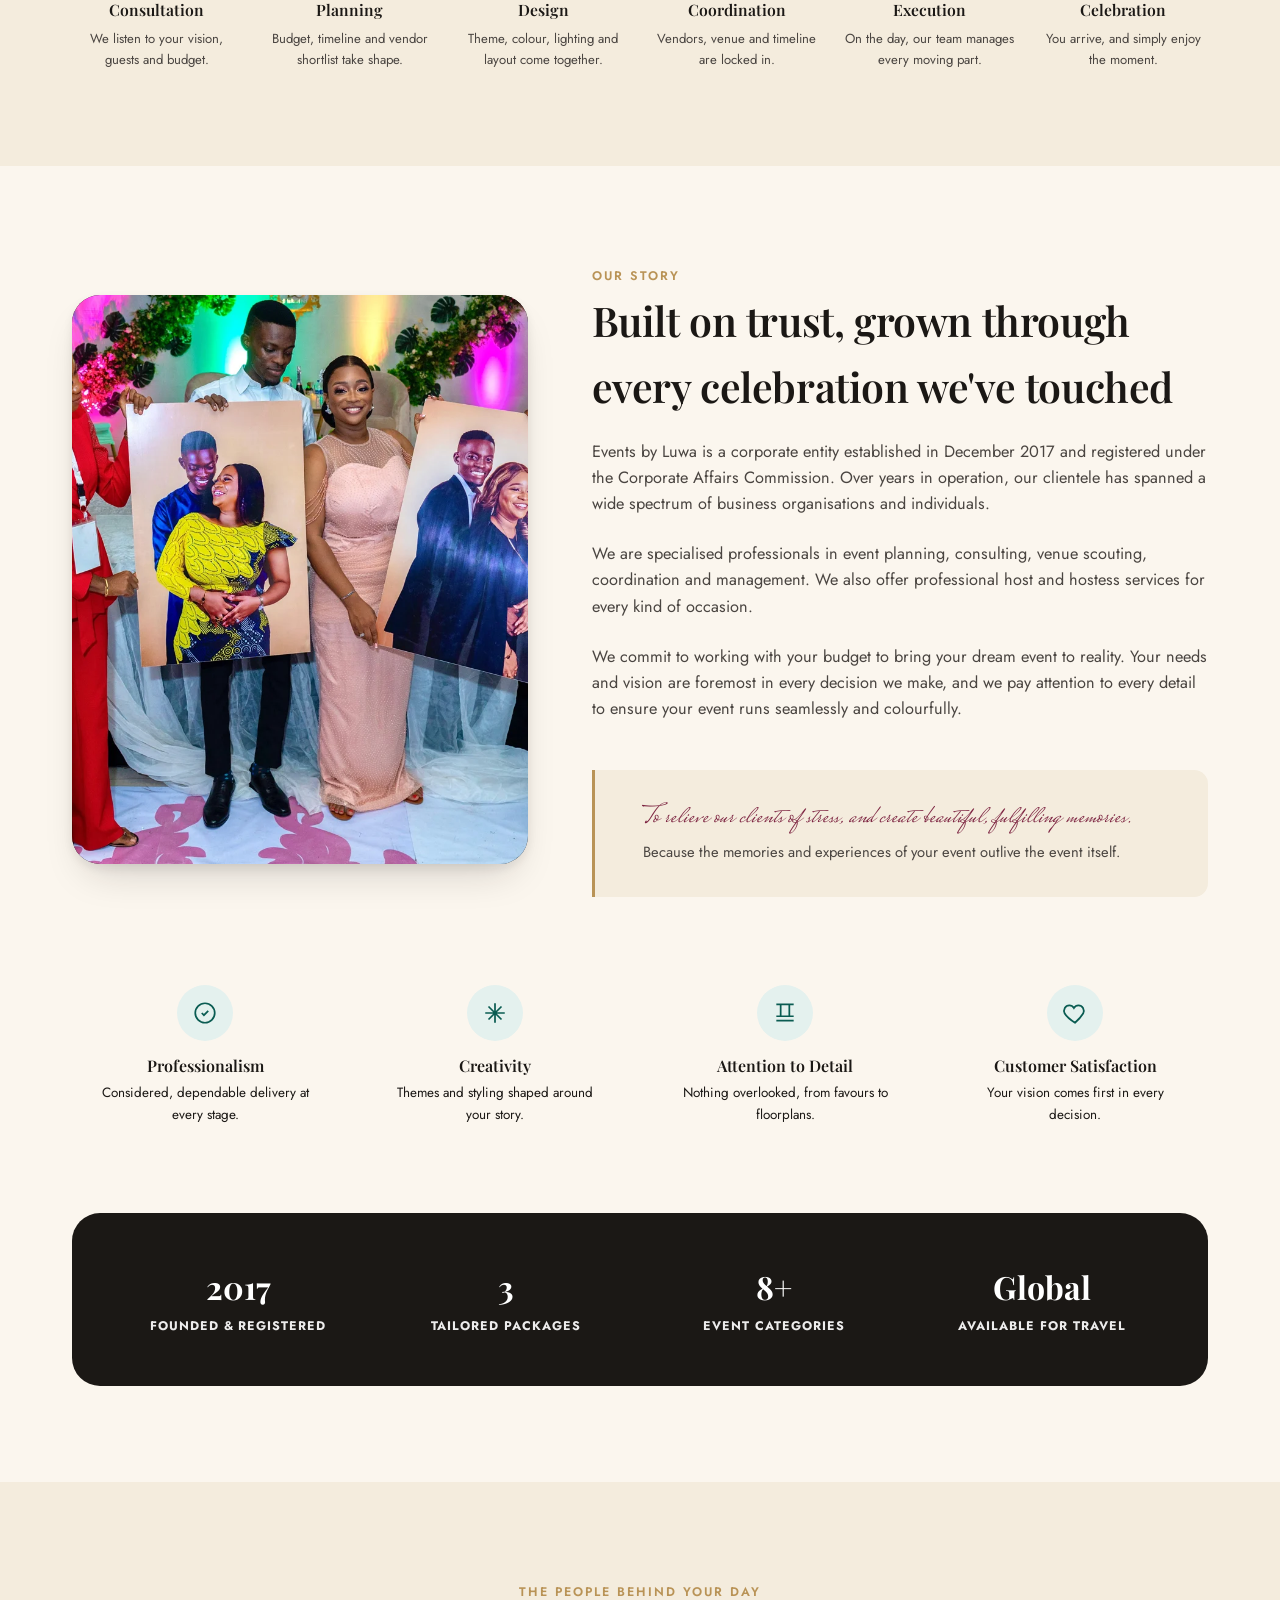
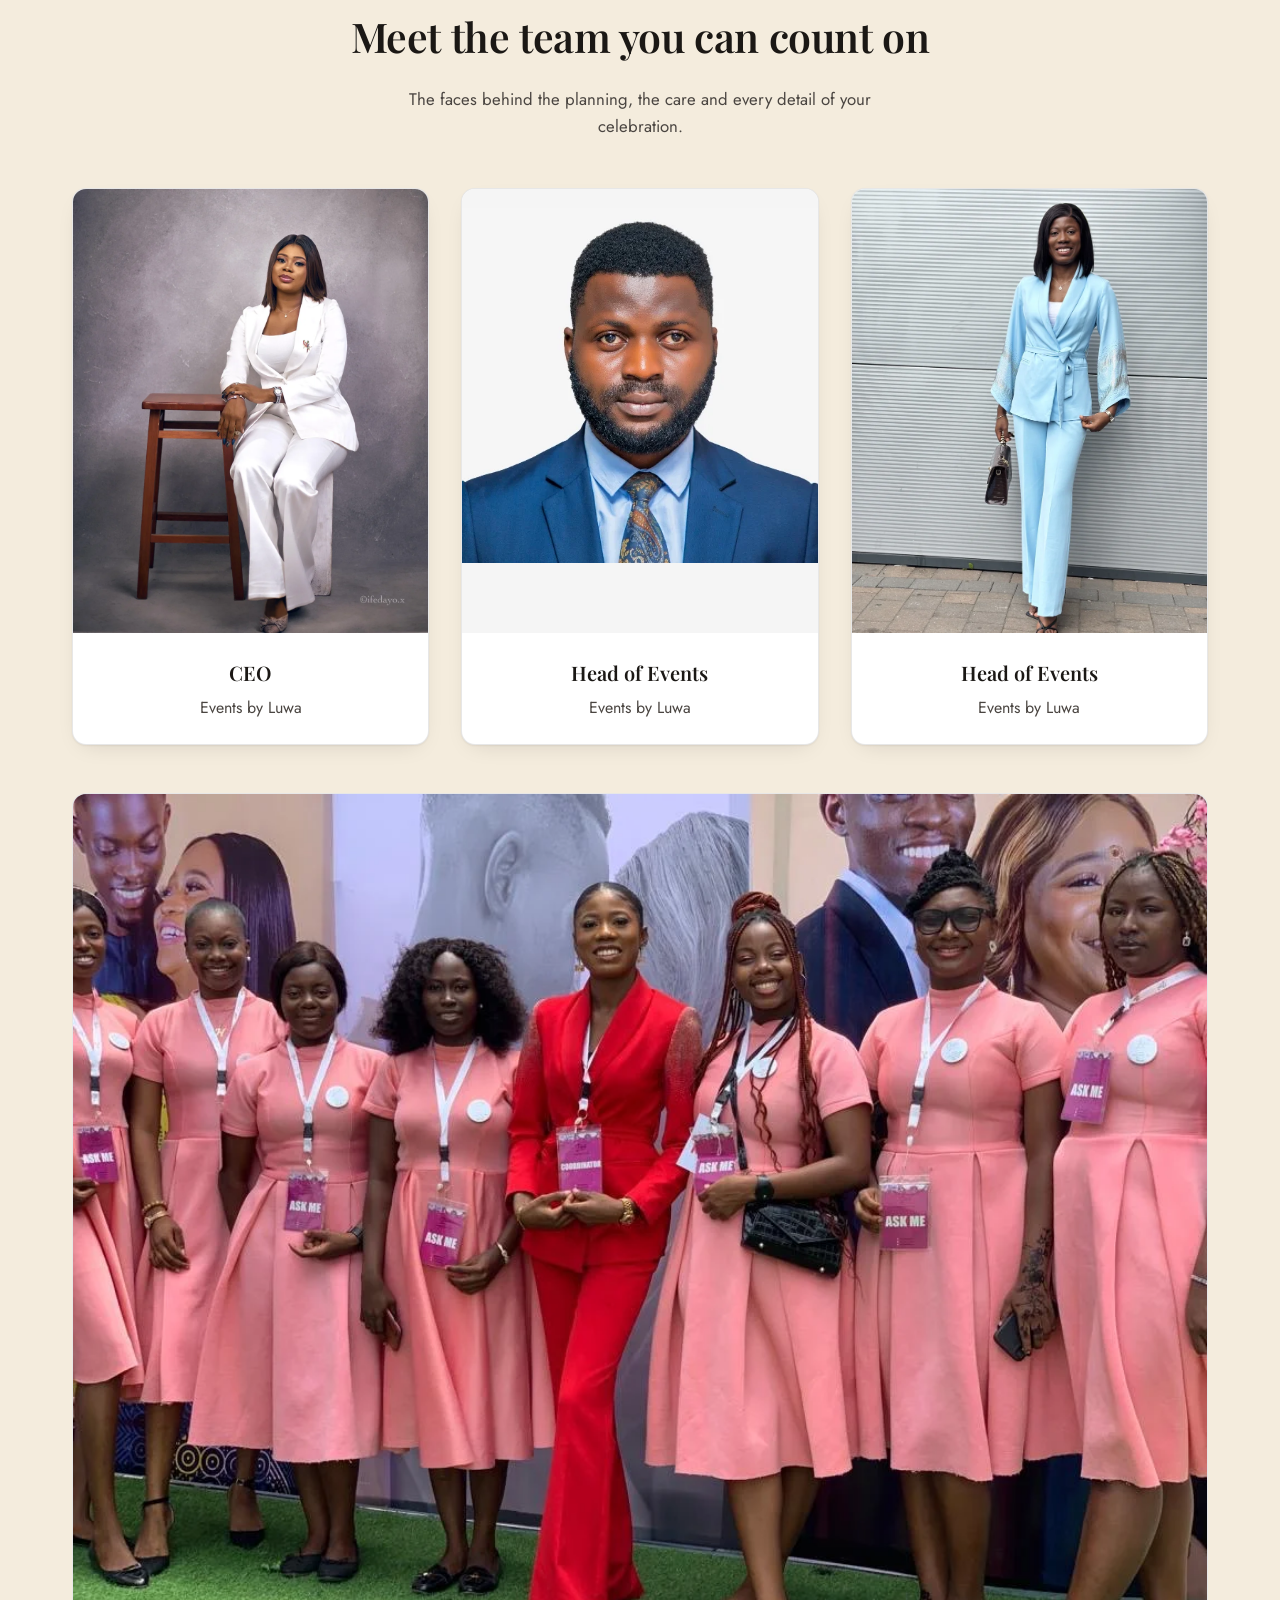
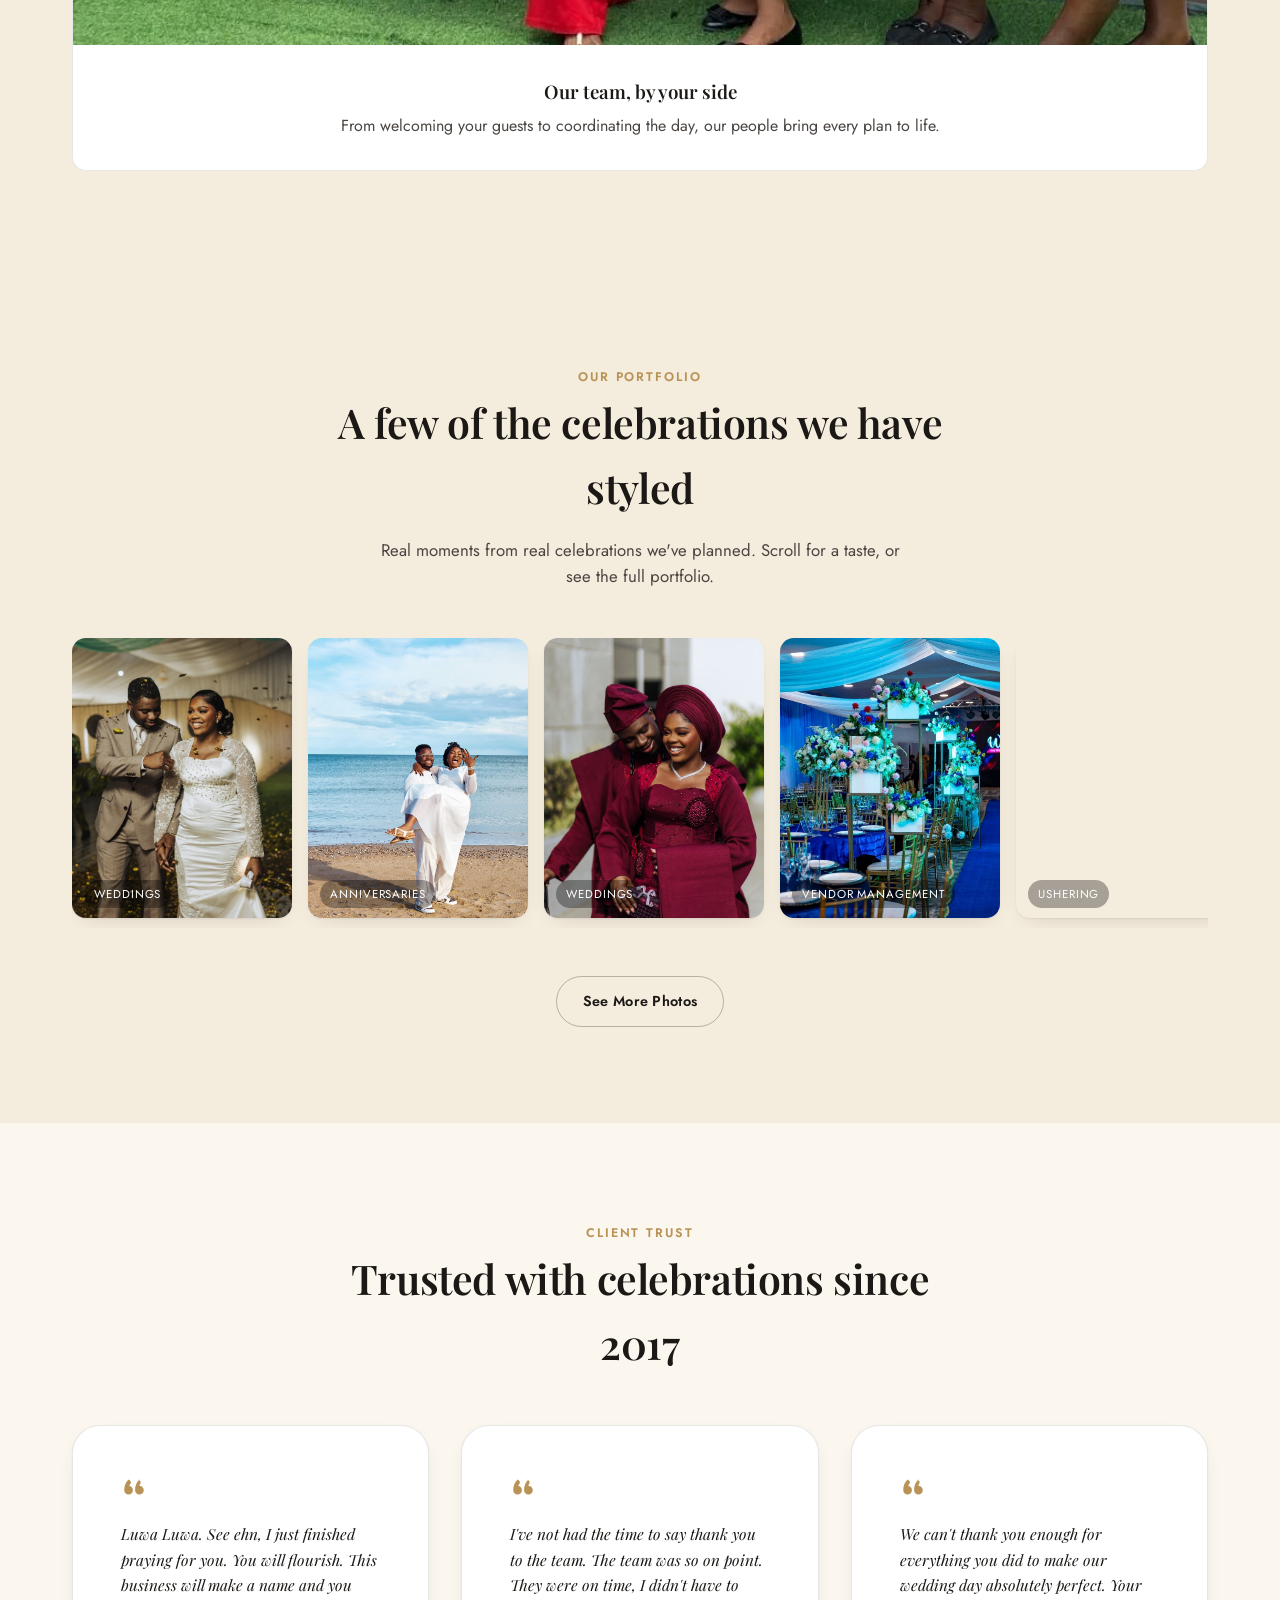
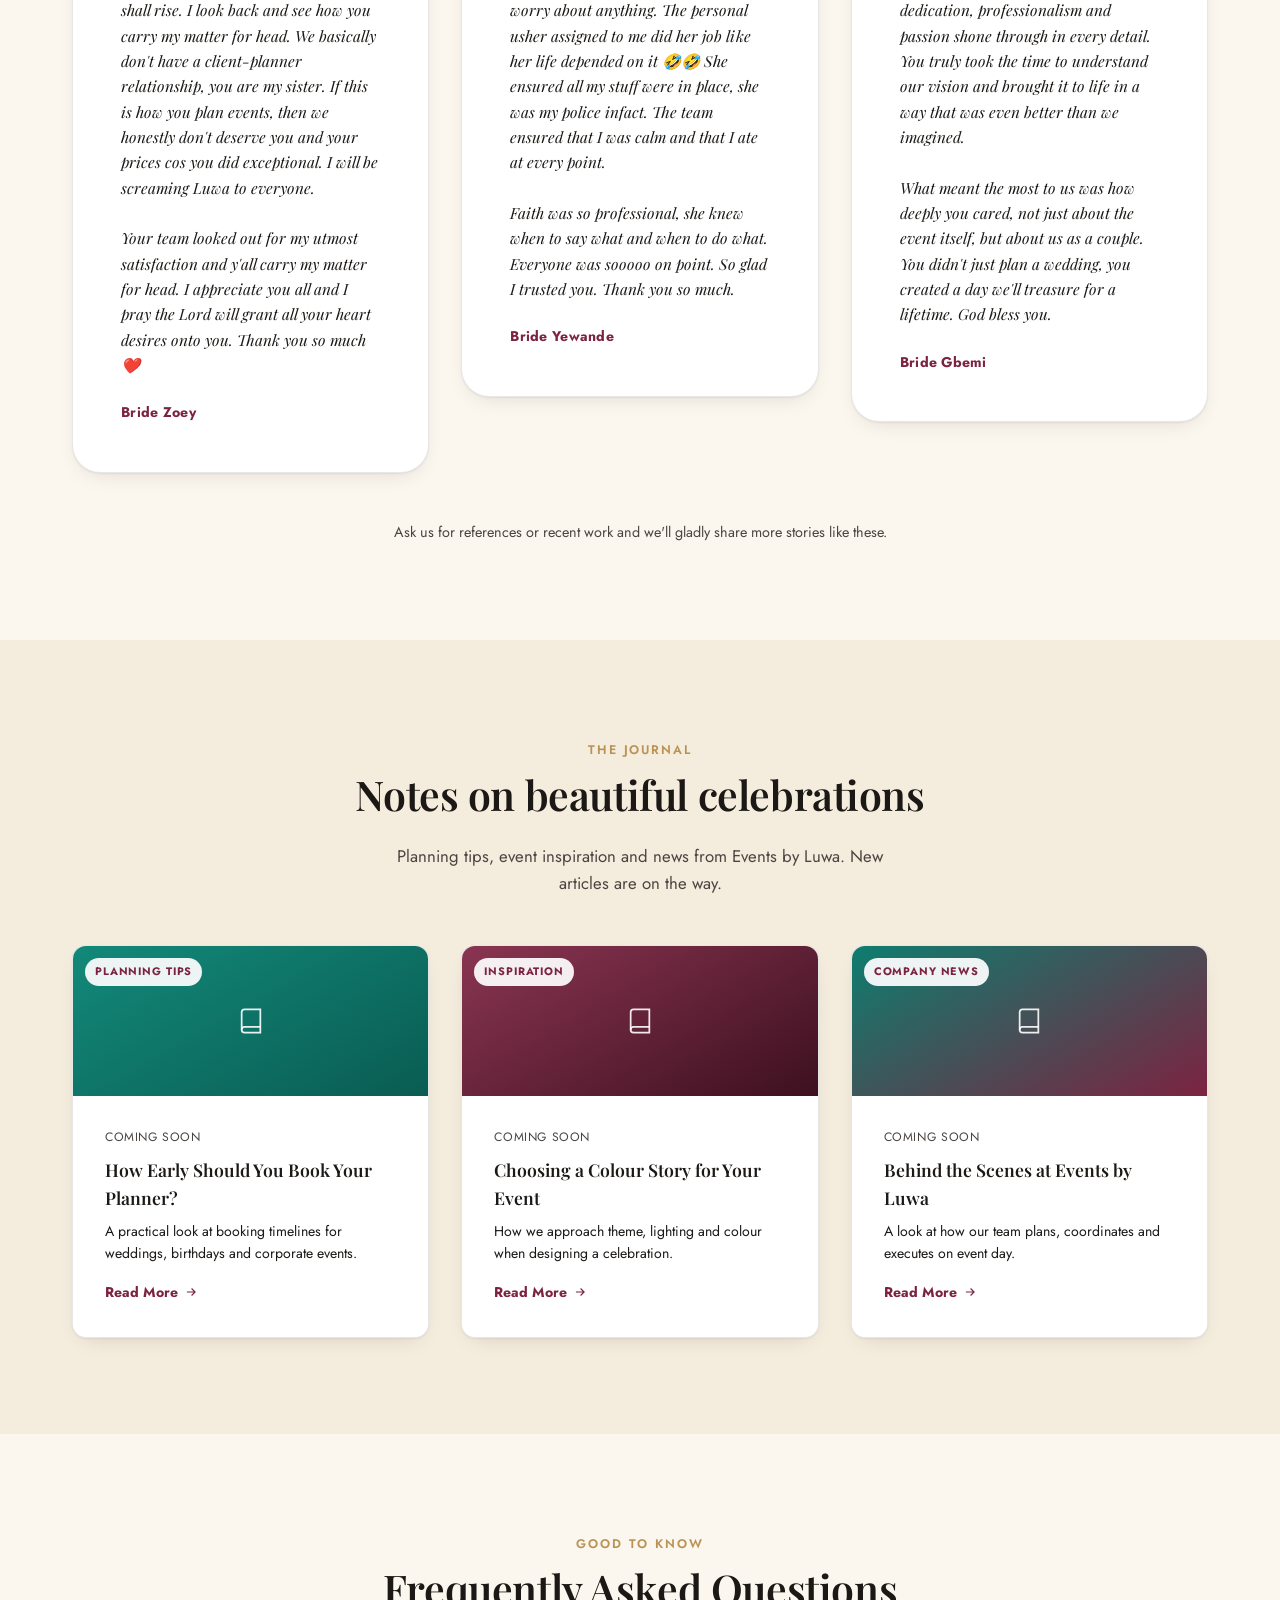
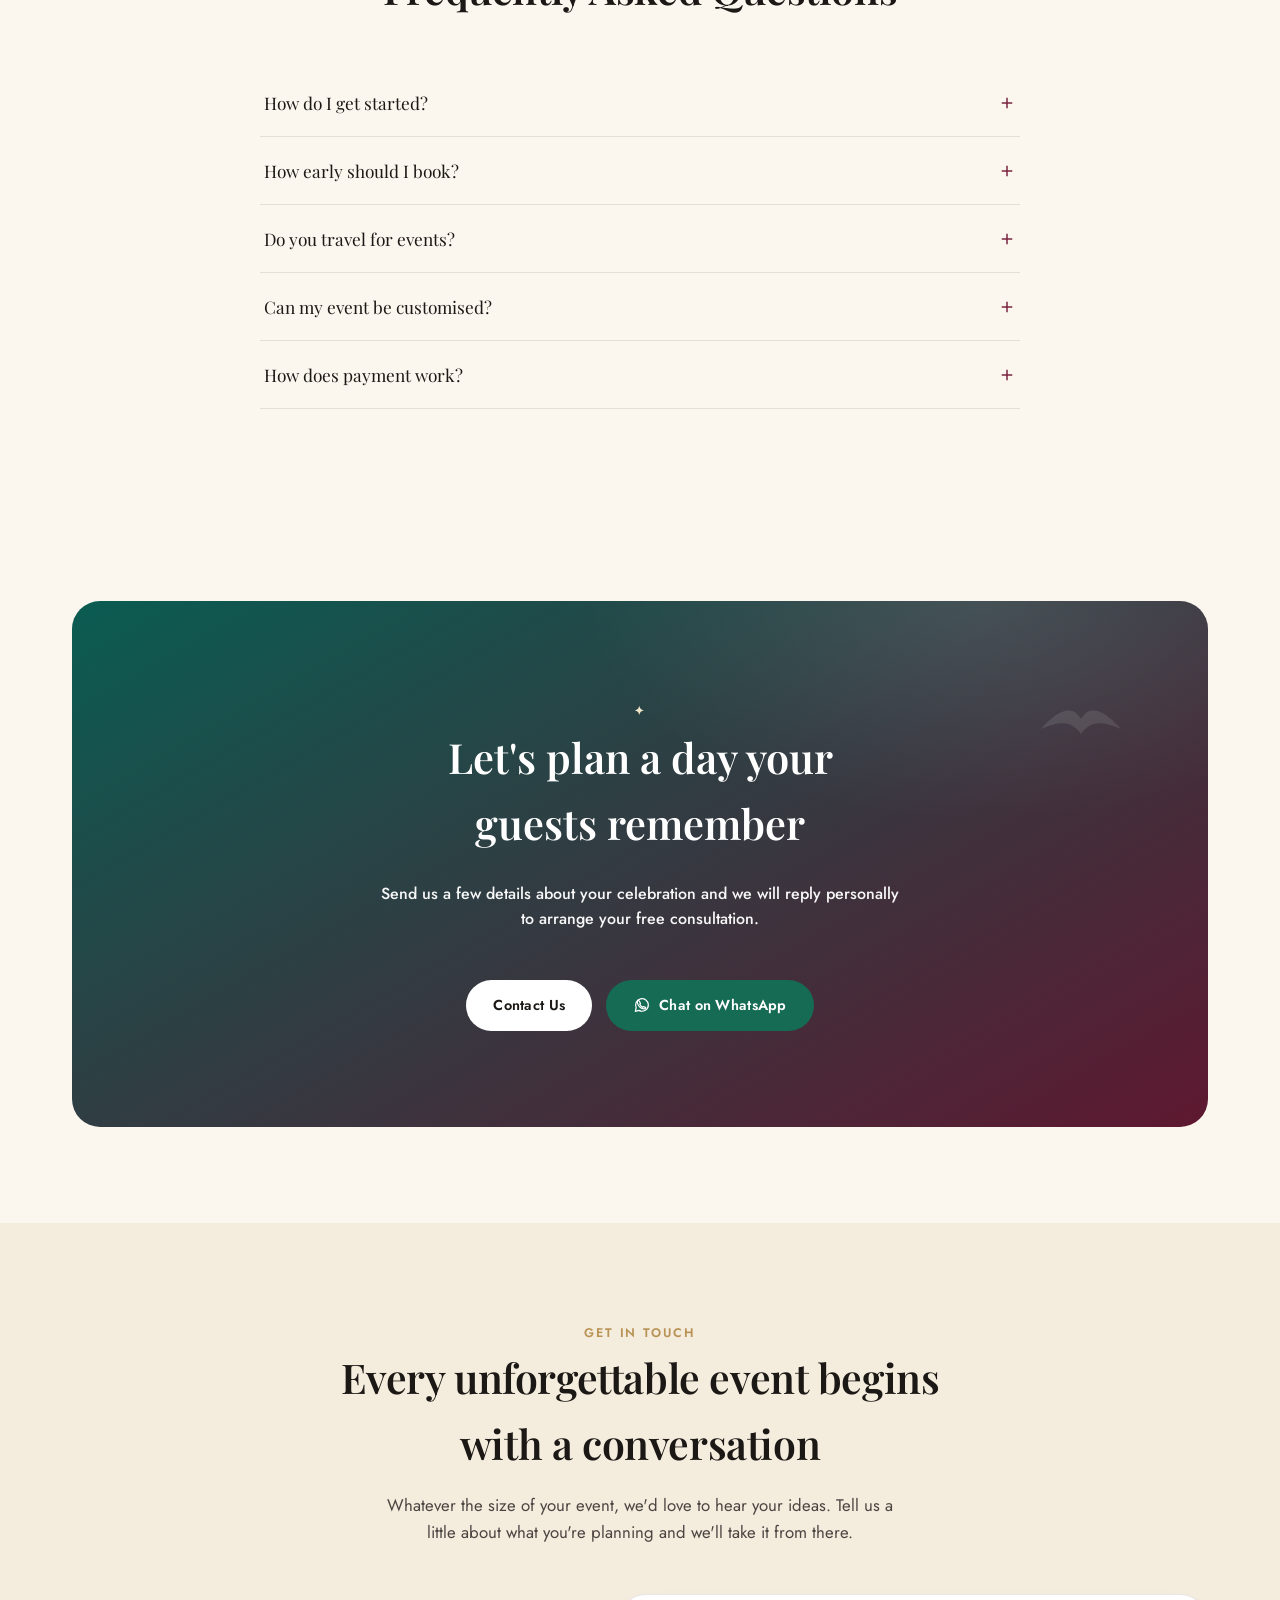
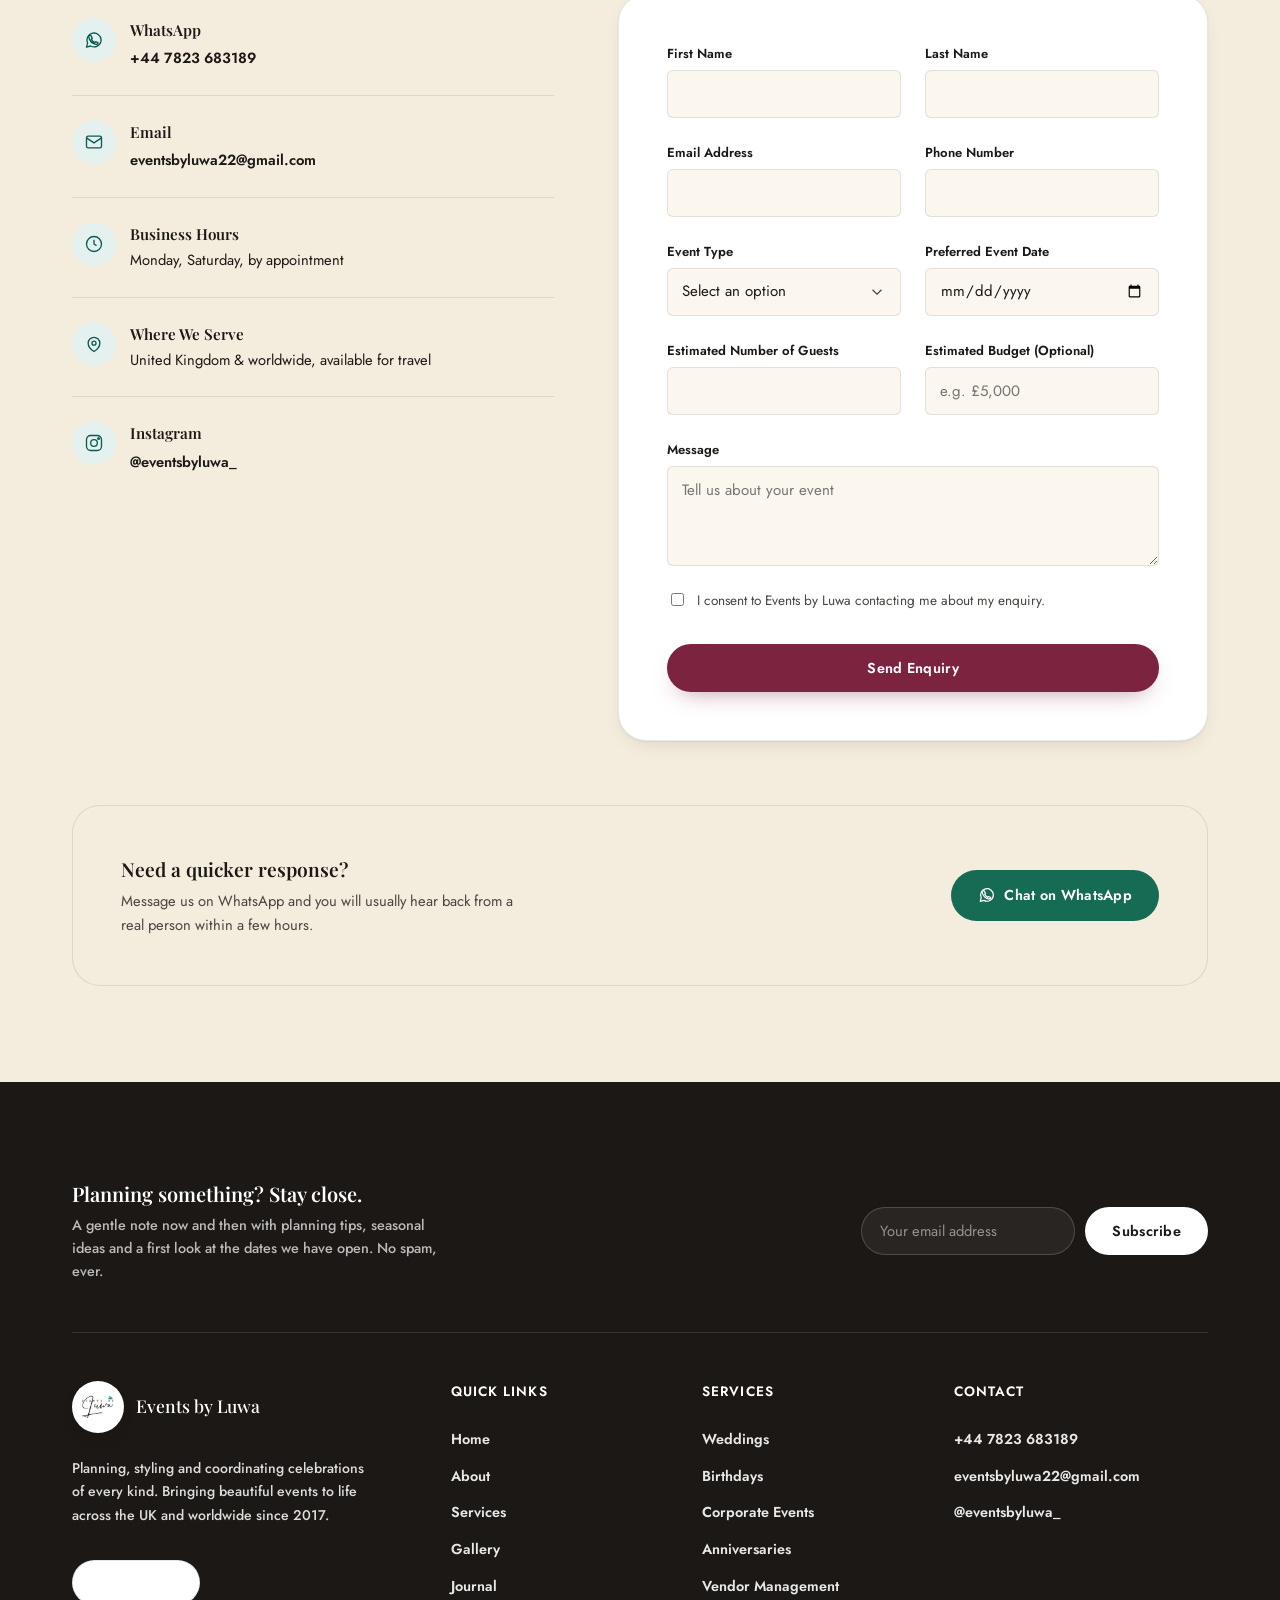
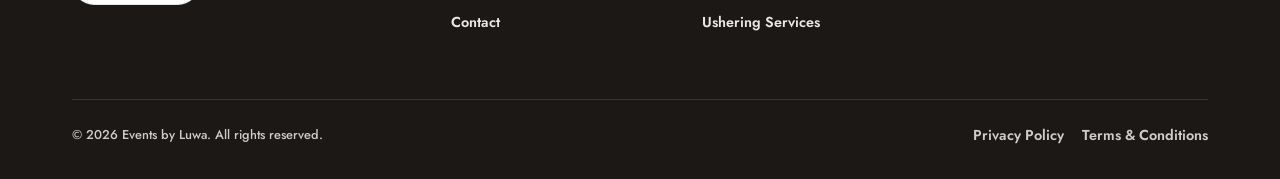
==== commit af541363: "Refine hero, introduce leadership and team, and align contact styling" ====
--- a/index.html
+++ b/index.html
@@ -14,7 +14,7 @@
 <meta name="twitter:card" content="summary_large_image">
 <link rel="icon" href="brand/logo.png">
 <link rel="apple-touch-icon" href="brand/logo.png">
-<link rel="manifest" href="/eventsbyluwa/manifest.json">
+<link rel="manifest" href="manifest.json">
 <link rel="canonical" href="https://troykennels.github.io/eventsbyluwa/">
 <meta property="og:url" content="https://troykennels.github.io/eventsbyluwa/">
 <link rel="preload" as="image" href="brand/logo.png">
@@ -128,13 +128,6 @@
         <div><b>Global</b><span>Available for Travel</span></div>
       </div>
     </div>
-    <div class="lattice" aria-hidden="true">
-      <div class="diamond d1"><div class="inner bg-1">Weddings</div></div>
-      <div class="diamond d2"><div class="inner bg-2">Corporate</div></div>
-      <div class="diamond d3"><div class="inner bg-3">Birthdays</div></div>
-      <div class="diamond d4"><div class="inner bg-5">Anniversaries</div></div>
-      <div class="diamond d5"><div class="inner"><span class="badge-circle"><img src="brand/logo.png" width="249" height="190" alt=""></span></div></div>
-    </div>
   </div>
   <svg class="hero-bird" viewBox="0 0 24 24" fill="currentColor" aria-hidden="true"><path d="M2 13c3-3.4 5.3-4.4 7-3.2.4.3.7.7 1 1.2.3-.5.6-.9 1-1.2 1.7-1.2 4-.2 7 3.2-2.4-1.1-4.2-1.4-5.5-1-1 .3-1.8 1-2.5 2-.7-1-1.5-1.7-2.5-2-1.3-.4-3.1-.1-5.5 1Z"/></svg>
   <a href="#about" class="scroll-cue" aria-label="Scroll to explore"><span>Scroll</span><span class="cue-line"></span></a>
@@ -319,11 +312,9 @@
   <div class="wrap">
     <div class="story-grid">
       <div class="story-frame reveal">
-        <img class="story-frame-img active" src="assets/gallery/weddings/bride-groom-staircase-portrait-bw.jpeg" alt="Bride and groom portrait - Events by Luwa" loading="lazy">
-        <img class="story-frame-img" src="assets/gallery/weddings/bride-groom-doorway-portrait.jpeg" alt="Bride and groom doorway portrait - Events by Luwa" loading="lazy">
-        <img class="story-frame-img" src="assets/gallery/weddings/traditional-maroon-couple-close-embrace.jpeg" alt="Traditional attire couple portrait - Events by Luwa" loading="lazy">
-        <img class="story-frame-img" src="assets/gallery/weddings/bride-groom-piano-close-portrait.jpeg" alt="Bride and groom piano portrait - Events by Luwa" loading="lazy">
-        <img class="story-frame-img" src="assets/gallery/weddings/bride-maroon-front-portrait-smiling.jpeg" alt="Bride traditional attire portrait - Events by Luwa" loading="lazy">
+        <img class="story-frame-img active" src="assets/team/ceo.webp" width="1000" height="1250" alt="The CEO of Events by Luwa" loading="lazy">
+        <img class="story-frame-img" src="assets/team/team-at-work.webp" width="1400" height="933" alt="Events by Luwa team celebrating with a couple" loading="lazy">
+        <img class="story-frame-img" src="assets/team/bridal-coordination.webp" width="1000" height="1500" alt="An Events by Luwa coordinator helping a bride prepare for her wedding" loading="lazy">
       </div>
       <div class="story-copy reveal">
         <span class="eyebrow">Our Story</span>
@@ -366,6 +357,35 @@
   </div>
 </section>
 
+<!-- ============ OUR PEOPLE ============ -->
+<section class="section team-section" id="team" aria-labelledby="team-title">
+  <div class="wrap">
+    <div class="section-head center reveal">
+      <span class="eyebrow">The People Behind Your Day</span>
+      <h2 id="team-title" class="section-title">Meet the team you can count on</h2>
+      <p class="section-sub">The faces behind the planning, the care and every detail of your celebration.</p>
+    </div>
+    <div class="leadership-grid">
+      <figure class="team-card reveal">
+        <img src="assets/team/ceo.webp" width="1000" height="1250" alt="CEO of Events by Luwa, wearing a white suit" loading="lazy" decoding="async">
+        <figcaption><h3>CEO</h3><p>Events by Luwa</p></figcaption>
+      </figure>
+      <figure class="team-card reveal">
+        <img class="team-headshot" src="assets/team/head-of-events-man.webp" width="500" height="500" alt="Head of Events at Events by Luwa, wearing a blue suit" loading="lazy" decoding="async">
+        <figcaption><h3>Head of Events</h3><p>Events by Luwa</p></figcaption>
+      </figure>
+      <figure class="team-card reveal">
+        <img src="assets/team/head-of-events-woman.webp" width="900" height="1200" alt="Head of Events at Events by Luwa, wearing a light blue suit" loading="lazy" decoding="async">
+        <figcaption><h3>Head of Events</h3><p>Events by Luwa</p></figcaption>
+      </figure>
+    </div>
+    <figure class="team-group reveal">
+      <img src="assets/team/team-portrait.webp" width="1024" height="768" alt="Events by Luwa coordination and ushering team together at a wedding" loading="lazy" decoding="async">
+      <figcaption><h3>Our team, by your side</h3><p>From welcoming your guests to coordinating the day, our people bring every plan to life.</p></figcaption>
+    </figure>
+  </div>
+</section>
+
 <!-- ============ GALLERY ============ -->
 <section class="section" id="gallery" style="background:var(--surface);" aria-labelledby="gal-title">
   <div class="wrap">
@@ -475,6 +495,8 @@
   </div>
 </section>
 
+
+
 <!-- ============ FINAL CTA ============ -->
 <section class="section">
   <div class="wrap">
@@ -486,7 +508,7 @@
       <div class="hero-ctas">
         <a href="#contact" class="btn btn-light">Contact Us</a>
         <a href="https://wa.me/447823683189?text=Hello%20Events%20by%20Luwa%2C%20I%20would%20like%20to%20discuss%20planning%20my%20event." class="btn btn-whatsapp" target="_blank" rel="noopener">
-          <svg viewBox="0 0 24 24" fill="currentColor" width="16" height="16"><path d="M12 2a10 10 0 0 0-8.6 15L2 22l5.2-1.4A10 10 0 1 0 12 2Zm0 18.2a8.1 8.1 0 0 1-4.2-1.2l-.3-.2-3.1.8.8-3-.2-.3A8.2 8.2 0 1 1 12 20.2Zm4.4-6.1c-.2-.1-1.4-.7-1.6-.8-.2-.1-.4-.1-.5.1-.2.2-.6.8-.8 1-.1.2-.3.2-.5.1-1.4-.7-2.3-1.3-3.2-2.8-.2-.3.2-.3.6-1 .1-.2 0-.4 0-.5s-.5-1.3-.7-1.7c-.2-.4-.4-.4-.5-.4h-.5c-.2 0-.5.1-.7.3-.2.2-1 1-1 2.3s1 2.7 1.1 2.9c.1.2 2 3.1 4.9 4.3.7.3 1.2.5 1.6.6.7.2 1.3.2 1.8.1.5-.1 1.4-.6 1.6-1.1.2-.5.2-1 .1-1.1-.1-.1-.3-.2-.5-.3Z"/></svg>
+          <svg viewBox="0 0 24 24" fill="none" stroke="currentColor" stroke-width="1.6" stroke-linecap="round" stroke-linejoin="round" aria-hidden="true"><path d="M20.5 11.7a8.5 8.5 0 0 1-12.6 7.5L3 20.5l1.3-4.8a8.5 8.5 0 1 1 16.2-4Z"/><path d="m8.5 7 1.5 3-1.1 1.1a9 9 0 0 0 4 4L14 14l3 1.5c-.3 1.4-1.4 2-2.7 1.7-4.2-.9-7.6-4.3-8.5-8.5C5.5 7.4 6.1 6.3 7.5 6Z"/></svg>
           Chat on WhatsApp
         </a>
       </div>
@@ -506,7 +528,7 @@
     <div class="contact-grid">
       <div class="reveal">
         <div class="info-card">
-          <span class="info-icon"><svg viewBox="0 0 24 24" fill="currentColor"><path d="M12 2a10 10 0 0 0-8.6 15L2 22l5.2-1.4A10 10 0 1 0 12 2Z"/></svg></span>
+          <span class="info-icon"><svg viewBox="0 0 24 24" fill="none" stroke="currentColor" stroke-width="1.6" stroke-linecap="round" stroke-linejoin="round" aria-hidden="true"><path d="M20.5 11.7a8.5 8.5 0 0 1-12.6 7.5L3 20.5l1.3-4.8a8.5 8.5 0 1 1 16.2-4Z"/><path d="m8.5 7 1.5 3-1.1 1.1a9 9 0 0 0 4 4L14 14l3 1.5c-.3 1.4-1.4 2-2.7 1.7-4.2-.9-7.6-4.3-8.5-8.5C5.5 7.4 6.1 6.3 7.5 6Z"/></svg></span>
           <div><h4>WhatsApp</h4><a href="https://wa.me/447823683189" target="_blank" rel="noopener">+44 7823 683189</a></div>
         </div>
         <div class="info-card">
@@ -521,9 +543,7 @@
           <span class="info-icon"><svg viewBox="0 0 24 24" fill="none" stroke="currentColor" stroke-width="1.6"><path d="M12 21s-7-4.35-7-10a7 7 0 0 1 14 0c0 5.65-7 10-7 10Z"/><circle cx="12" cy="11" r="2.4"/></svg></span>
           <div><h4>Where We Serve</h4><p>United Kingdom &amp; worldwide, available for travel</p></div>
         </div>
-        <div class="social-row">
-          <a class="social-pill" href="https://instagram.com/eventsbyluwa_" target="_blank" rel="noopener" aria-label="Instagram"><svg viewBox="0 0 24 24" fill="none" stroke="currentColor" stroke-width="1.6"><rect x="3" y="3" width="18" height="18" rx="5"/><circle cx="12" cy="12" r="4"/><circle cx="17.5" cy="6.5" r="1"/></svg></a>
-          </div>
+        <div class="info-card"><span class="info-icon"><svg viewBox="0 0 24 24" fill="none" stroke="currentColor" stroke-width="1.6" aria-hidden="true"><rect x="3" y="3" width="18" height="18" rx="5"/><circle cx="12" cy="12" r="4"/><circle cx="17.5" cy="6.5" r="1"/></svg></span><div><h4>Instagram</h4><a href="https://instagram.com/eventsbyluwa_" target="_blank" rel="noopener">@eventsbyluwa_</a></div></div>
       </div>
 
       <form class="form-card reveal" id="enquiryForm" novalidate>
@@ -564,7 +584,7 @@
         <p>Message us on WhatsApp and you will usually hear back from a real person within a few hours.</p>
       </div>
       <a href="https://wa.me/447823683189?text=Hello%20Events%20by%20Luwa%2C%20I%20would%20like%20to%20discuss%20planning%20my%20event." class="btn btn-whatsapp" target="_blank" rel="noopener">
-        <svg viewBox="0 0 24 24" fill="currentColor" width="16" height="16"><path d="M12 2a10 10 0 0 0-8.6 15L2 22l5.2-1.4A10 10 0 1 0 12 2Zm0 18.2a8.1 8.1 0 0 1-4.2-1.2l-.3-.2-3.1.8.8-3-.2-.3A8.2 8.2 0 1 1 12 20.2Z"/></svg>
+        <svg viewBox="0 0 24 24" fill="none" stroke="currentColor" stroke-width="1.6" stroke-linecap="round" stroke-linejoin="round" aria-hidden="true"><path d="M20.5 11.7a8.5 8.5 0 0 1-12.6 7.5L3 20.5l1.3-4.8a8.5 8.5 0 1 1 16.2-4Z"/><path d="m8.5 7 1.5 3-1.1 1.1a9 9 0 0 0 4 4L14 14l3 1.5c-.3 1.4-1.4 2-2.7 1.7-4.2-.9-7.6-4.3-8.5-8.5C5.5 7.4 6.1 6.3 7.5 6Z"/></svg>
         Chat on WhatsApp
       </a>
     </div>
@@ -595,7 +615,7 @@
         </div>
         <p class="desc">Planning, styling and coordinating celebrations of every kind. Bringing beautiful events to life across the UK and worldwide since 2017.</p>
         <div class="social-row">
-          <a class="social-pill" href="https://instagram.com/eventsbyluwa_" target="_blank" rel="noopener" aria-label="Instagram"><svg viewBox="0 0 24 24" fill="none" stroke="currentColor" stroke-width="1.6"><rect x="3" y="3" width="18" height="18" rx="5"/><circle cx="12" cy="12" r="4"/><circle cx="17.5" cy="6.5" r="1"/></svg></a>
+          <a class="social-pill" href="https://instagram.com/eventsbyluwa_" target="_blank" rel="noopener" aria-label="Instagram"><svg viewBox="0 0 24 24" fill="none" stroke="currentColor" stroke-width="1.6"><rect x="3" y="3" width="18" height="18" rx="5"/><circle cx="12" cy="12" r="4"/><circle cx="17.5" cy="6.5" r="1"/></svg><span>Instagram</span></a>
           </div>
       </div>
       <div>
@@ -637,7 +657,7 @@
 </footer>
 
 <a class="wa-float" href="https://wa.me/447823683189?text=Hello%20Events%20by%20Luwa%2C%20I%20would%20like%20to%20discuss%20planning%20my%20event." target="_blank" rel="noopener" aria-label="Chat on WhatsApp">
-  <svg viewBox="0 0 24 24" fill="currentColor"><path d="M12 2a10 10 0 0 0-8.6 15L2 22l5.2-1.4A10 10 0 1 0 12 2Zm0 18.2a8.1 8.1 0 0 1-4.2-1.2l-.3-.2-3.1.8.8-3-.2-.3A8.2 8.2 0 1 1 12 20.2Zm4.4-6.1c-.2-.1-1.4-.7-1.6-.8-.2-.1-.4-.1-.5.1-.2.2-.6.8-.8 1-.1.2-.3.2-.5.1-1.4-.7-2.3-1.3-3.2-2.8-.2-.3.2-.3.6-1 .1-.2 0-.4 0-.5s-.5-1.3-.7-1.7c-.2-.4-.4-.4-.5-.4h-.5c-.2 0-.5.1-.7.3-.2.2-1 1-1 2.3s1 2.7 1.1 2.9c.1.2 2 3.1 4.9 4.3.7.3 1.2.5 1.6.6.7.2 1.3.2 1.8.1.5-.1 1.4-.6 1.6-1.1.2-.5.2-1 .1-1.1-.1-.1-.3-.2-.5-.3Z"/></svg>
+  <svg viewBox="0 0 24 24" fill="none" stroke="currentColor" stroke-width="1.6" stroke-linecap="round" stroke-linejoin="round" aria-hidden="true"><path d="M20.5 11.7a8.5 8.5 0 0 1-12.6 7.5L3 20.5l1.3-4.8a8.5 8.5 0 1 1 16.2-4Z"/><path d="m8.5 7 1.5 3-1.1 1.1a9 9 0 0 0 4 4L14 14l3 1.5c-.3 1.4-1.4 2-2.7 1.7-4.2-.9-7.6-4.3-8.5-8.5C5.5 7.4 6.1 6.3 7.5 6Z"/></svg>
 </a>
 <button class="back-top" id="backTop" aria-label="Back to top">
   <svg viewBox="0 0 24 24" fill="none" stroke="currentColor" stroke-width="2"><path d="M12 19V5M5 12l7-7 7 7"/></svg>
--- a/assets/styles.css
+++ b/assets/styles.css
@@ -196,7 +196,7 @@
 .hero .scroll-cue{color:rgba(255,255,255,0.78);}
 .hero-grid{
   position:relative;z-index:2;
-  display:grid;grid-template-columns:1.05fr 0.95fr;gap:var(--sp-6);align-items:center;
+  display:grid;grid-template-columns:minmax(0, 600px);align-items:center;
 }
 @media (max-width:980px){ .hero-grid{grid-template-columns:1fr;} }
 @media (max-width:640px){
@@ -215,40 +215,6 @@
 .hero-meta div{display:flex;flex-direction:column;gap:2px;}
 .hero-meta b{font-family:'Playfair Display',serif;font-size:1.5rem;color:var(--ink);}
 .hero-meta span{font-size:0.78rem;color:var(--ink-soft);text-transform:uppercase;letter-spacing:0.08em;}
-
-/* ---------- diamond lattice (signature element) ---------- */
-/* Diamond width/height are set as % of the lattice (their px-equivalent
-   at the 480px desktop-designed lattice width) with aspect-ratio:1, so
-   every piece shrinks in lockstep with its neighbours at any viewport.
-   Sizing them in fixed px instead left the size constant while their
-   top/left/right/bottom % anchors shrank with the lattice, so on narrow
-   phones the pieces crept together and the centre badge covered
-   neighbouring labels' text. */
-.lattice{position:relative;width:100%;max-width:480px;margin:0 auto;aspect-ratio:1/1.06;}
-.diamond{
-  position:absolute;width:31.25%;aspect-ratio:1;
-  border-radius:22px;
-  transform:rotate(45deg);
-  box-shadow:var(--shadow-2);
-  overflow:hidden;
-  border:3px solid var(--white);
-}
-.diamond .inner{
-  position:absolute;inset:0;transform:rotate(-45deg) scale(1.45);
-  display:flex;align-items:center;justify-content:center;
-  font-family:'Playfair Display',serif;font-style:italic;color:rgba(255,255,255,0.92);font-size:0.82rem;text-align:center;
-}
-.d1{top:0;left:22%;width:35.42%;background:linear-gradient(155deg,var(--teal),var(--teal-deep));z-index:3;}
-.d2{top:18%;right:0;width:27.08%;background:linear-gradient(155deg,#9c3b5e,var(--wine-deep));z-index:2;}
-.d3{bottom:14%;left:0;width:25%;background:linear-gradient(155deg,var(--gold),#9c7a3d);z-index:2;}
-.d4{bottom:0;right:14%;width:33.33%;background:linear-gradient(155deg,var(--wine),#42121f);z-index:3;}
-.d5{top:38%;left:38%;width:27.5%;background:var(--white);z-index:4;box-shadow:0 20px 44px -14px rgba(27,24,21,0.35);}
-.d5 .inner{transform:rotate(-45deg) scale(1);}
-.d5 .badge-circle{width:82px;height:82px;max-width:62%;max-height:62%;border-radius:50%;background:var(--ivory);display:flex;align-items:center;justify-content:center;box-shadow:inset 0 0 0 1px var(--line);}
-.d5 .badge-circle img{width:70%;height:auto;}
-@media (max-width:420px){
-  .diamond .inner{font-size:0.7rem;}
-}
 
 /* ---------- why us ---------- */
 .grid-3{display:grid;grid-template-columns:repeat(3,1fr);gap:var(--sp-4);}
@@ -540,7 +506,7 @@
 
 .social-row{display:flex;gap:12px;margin-top:var(--sp-4);}
 .social-pill{
-  width:44px;height:44px;border-radius:50%;border:1px solid var(--line);background:var(--white);
+  width:auto;min-height:44px;padding:10px 16px;gap:10px;border-radius:24px;border:1px solid var(--line);background:var(--white);
   display:flex;align-items:center;justify-content:center;color:var(--ink);transition:all .25s ease;
 }
 .social-pill:hover{background:var(--ink);color:var(--white);transform:translateY(-3px);}
@@ -630,14 +596,6 @@
 body.loaded .hero-sub{--d:260ms;}
 body.loaded .hero-ctas{--d:390ms;}
 body.loaded .hero-meta{--d:520ms;}
-body.loaded .lattice{animation:floatIn 1.2s var(--ease-soft) .28s both;}
-@keyframes floatIn{from{opacity:0;transform:translateY(26px) scale(.96);}to{opacity:1;transform:none;}}
-
-/* - gentle perpetual float of the diamond lattice - */
-.diamond{animation:bob 7s var(--ease-luxe) infinite;}
-.d2{animation-delay:.9s;} .d3{animation-delay:1.7s;} .d4{animation-delay:2.5s;} .d5{animation:none;}
-@keyframes bob{0%,100%{transform:rotate(45deg) translateY(0);}50%{transform:rotate(45deg) translateY(-8px);}}
-.lattice{will-change:transform;transition:transform .5s var(--ease-luxe);}
 
 /* - refined reveal: luxury easing + stagger via --i, optional direction - */
 .reveal{transition:opacity .9s var(--ease-soft), transform .9s var(--ease-soft);transition-delay:calc(var(--i,0) * 90ms);}
@@ -685,7 +643,7 @@
 @media (max-width:980px){ .scroll-cue{display:none;} }
 
 @media (prefers-reduced-motion:reduce){
-  .diamond,.hero-bird,.scroll-cue .cue-line,.lattice{animation:none !important;}
+  .hero-bird,.scroll-cue .cue-line{animation:none !important;}
   .btn::after{display:none !important;}
   body.pre-load .hero-eyebrow,
   body.pre-load .hero h1,
@@ -888,3 +846,27 @@
 .consent-bar .cc-accept{background:var(--gold);color:var(--ink);}
 .consent-bar .cc-decline{background:transparent;color:#fff;border-color:rgba(255,255,255,.35);}
 @media (max-width:900px){ .consent-bar{bottom:86px;} }
+
+/* Consistent single-line controls in enquiry and booking forms. */
+.field input:not([type="checkbox"]):not([type="radio"]),.field select{
+  width:100%;min-width:0;height:48px;line-height:1.4;
+}
+.field select{
+  appearance:none;-webkit-appearance:none;padding-right:42px;
+  background-image:url("data:image/svg+xml,%3Csvg xmlns='http://www.w3.org/2000/svg' viewBox='0 0 24 24' fill='none' stroke='%234A4541' stroke-width='1.6'%3E%3Cpath d='m6 9 6 6 6-6'/%3E%3C/svg%3E");
+  background-repeat:no-repeat;background-position:right 14px center;background-size:18px;
+}
+.btn-whatsapp svg{width:18px;height:18px;flex:none;}
+.social-pill svg{flex:none;}
+.team-section{background:var(--surface);}
+.leadership-grid{display:grid;grid-template-columns:repeat(3,minmax(0,1fr));gap:var(--sp-4);}
+.team-card{margin:0;overflow:hidden;border:1px solid var(--line);border-radius:var(--radius-m);background:var(--white);box-shadow:var(--shadow-1);}
+.team-card img{width:100%;height:auto;aspect-ratio:4/5;object-fit:cover;object-position:center 22%;}
+.team-card img.team-headshot{object-fit:contain;background:#f5f5f5;}
+.team-card figcaption{padding:var(--sp-3);text-align:center;}
+.team-card h3{font-size:1.25rem;}
+.team-card p,.team-group p{color:var(--ink-soft);margin-top:6px;}
+.team-group{margin:var(--sp-5) 0 0;border-radius:var(--radius-m);overflow:hidden;background:var(--white);border:1px solid var(--line);}
+.team-group img{width:100%;height:auto;}
+.team-group figcaption{padding:var(--sp-4);text-align:center;}
+@media(max-width:700px){.leadership-grid{grid-template-columns:1fr;max-width:440px;margin-inline:auto;}.team-group figcaption{padding:var(--sp-3);}}
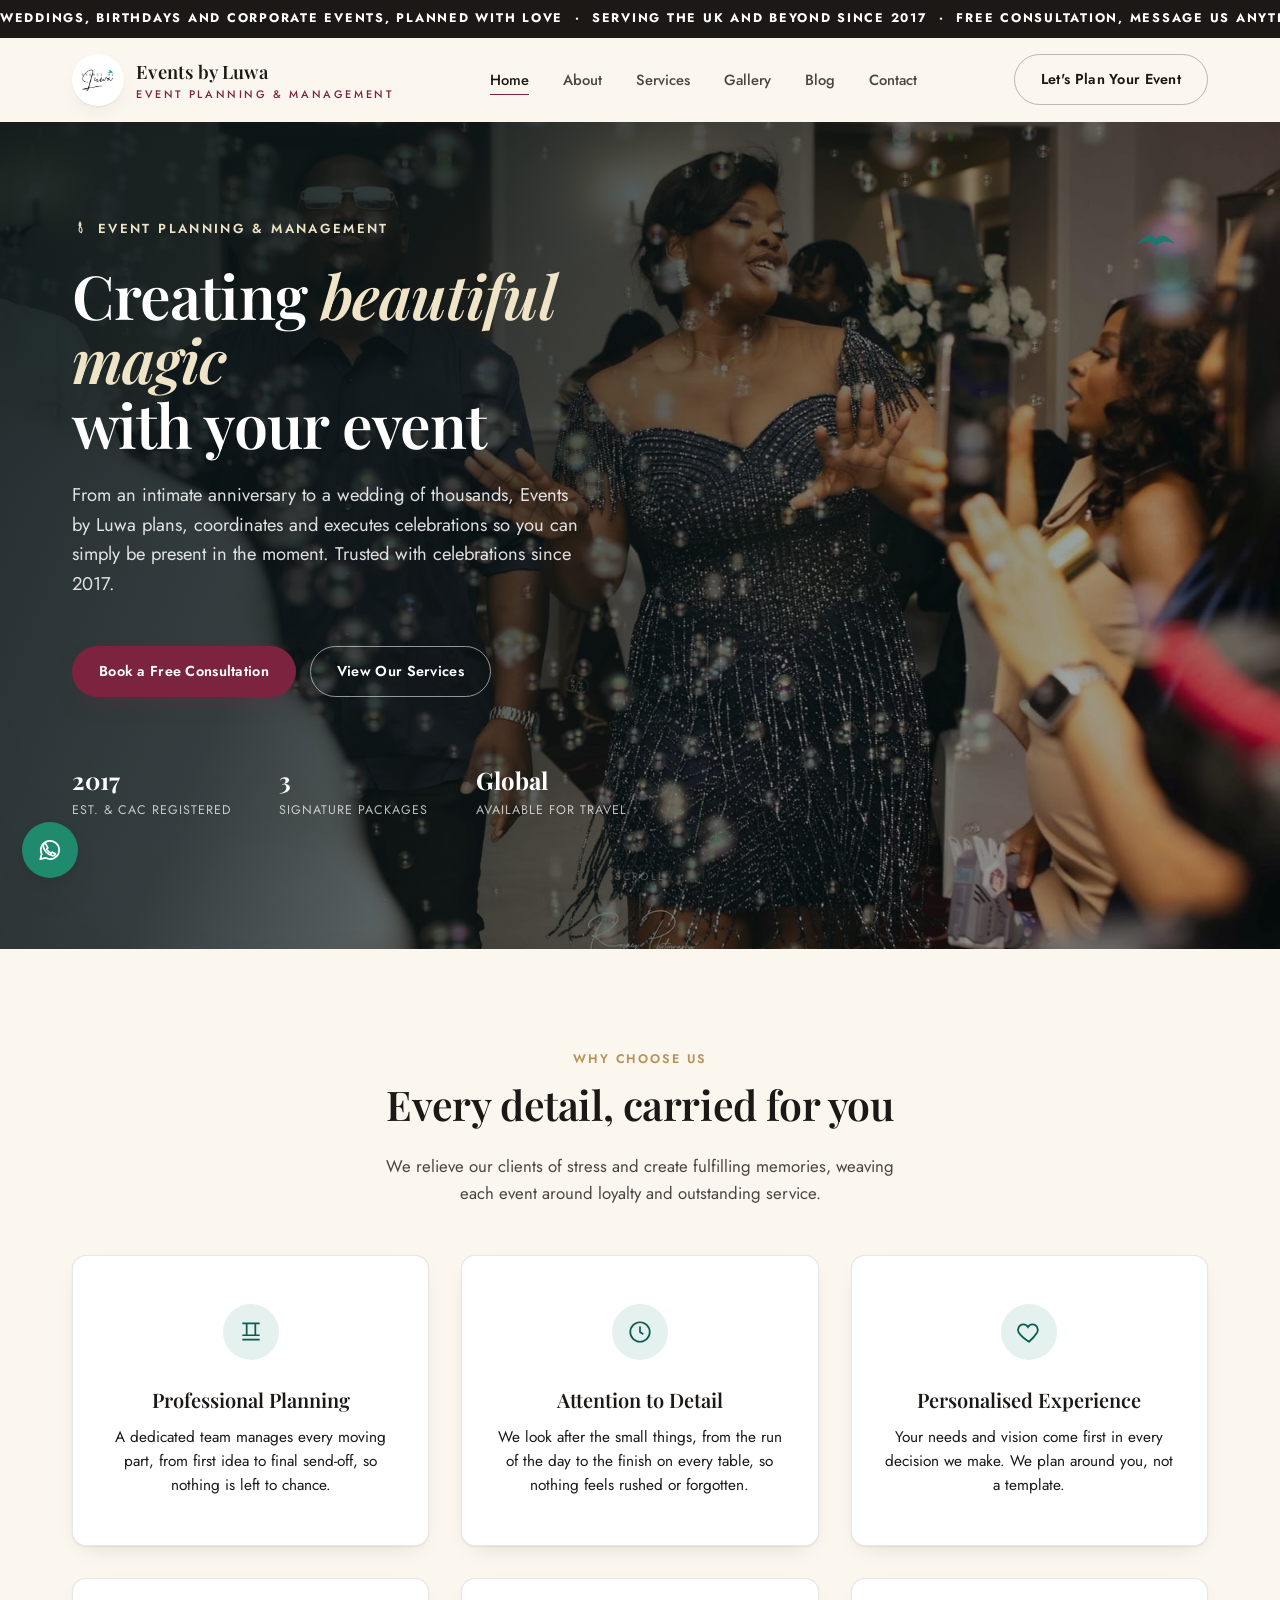
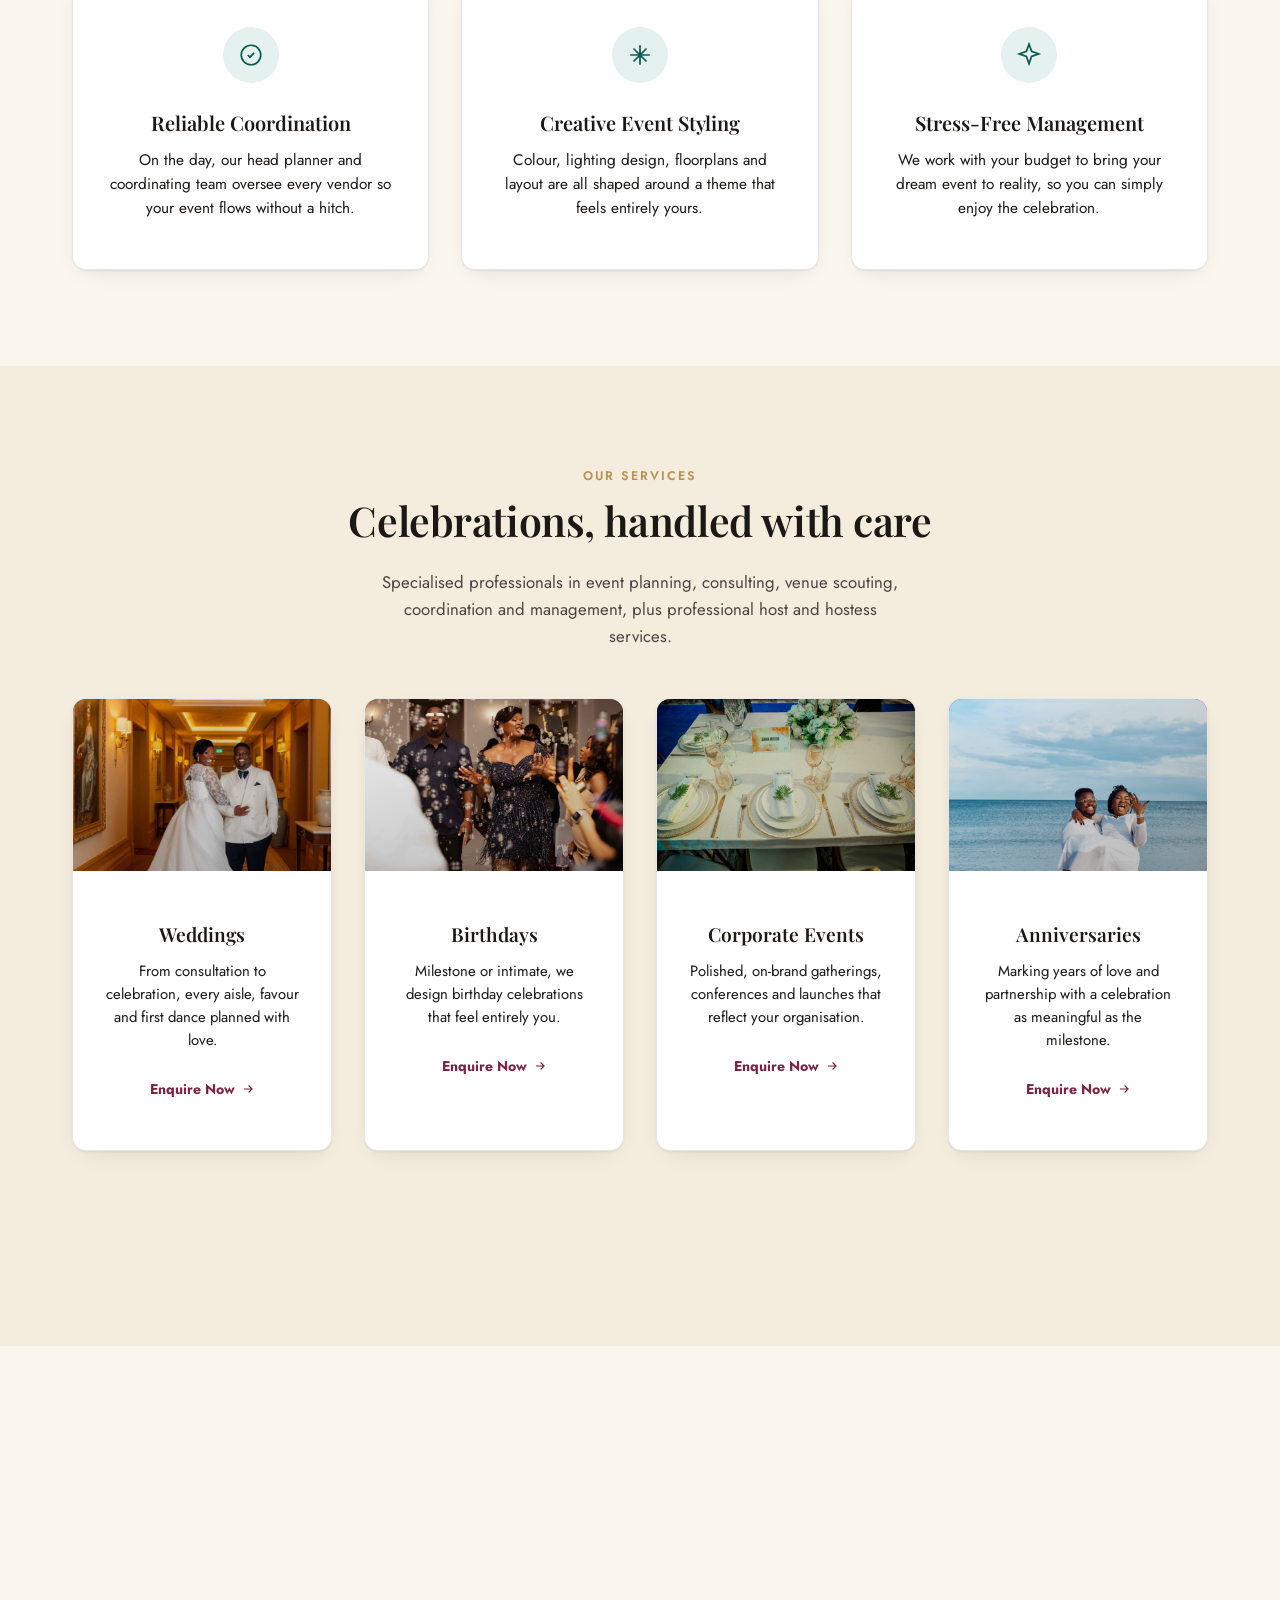
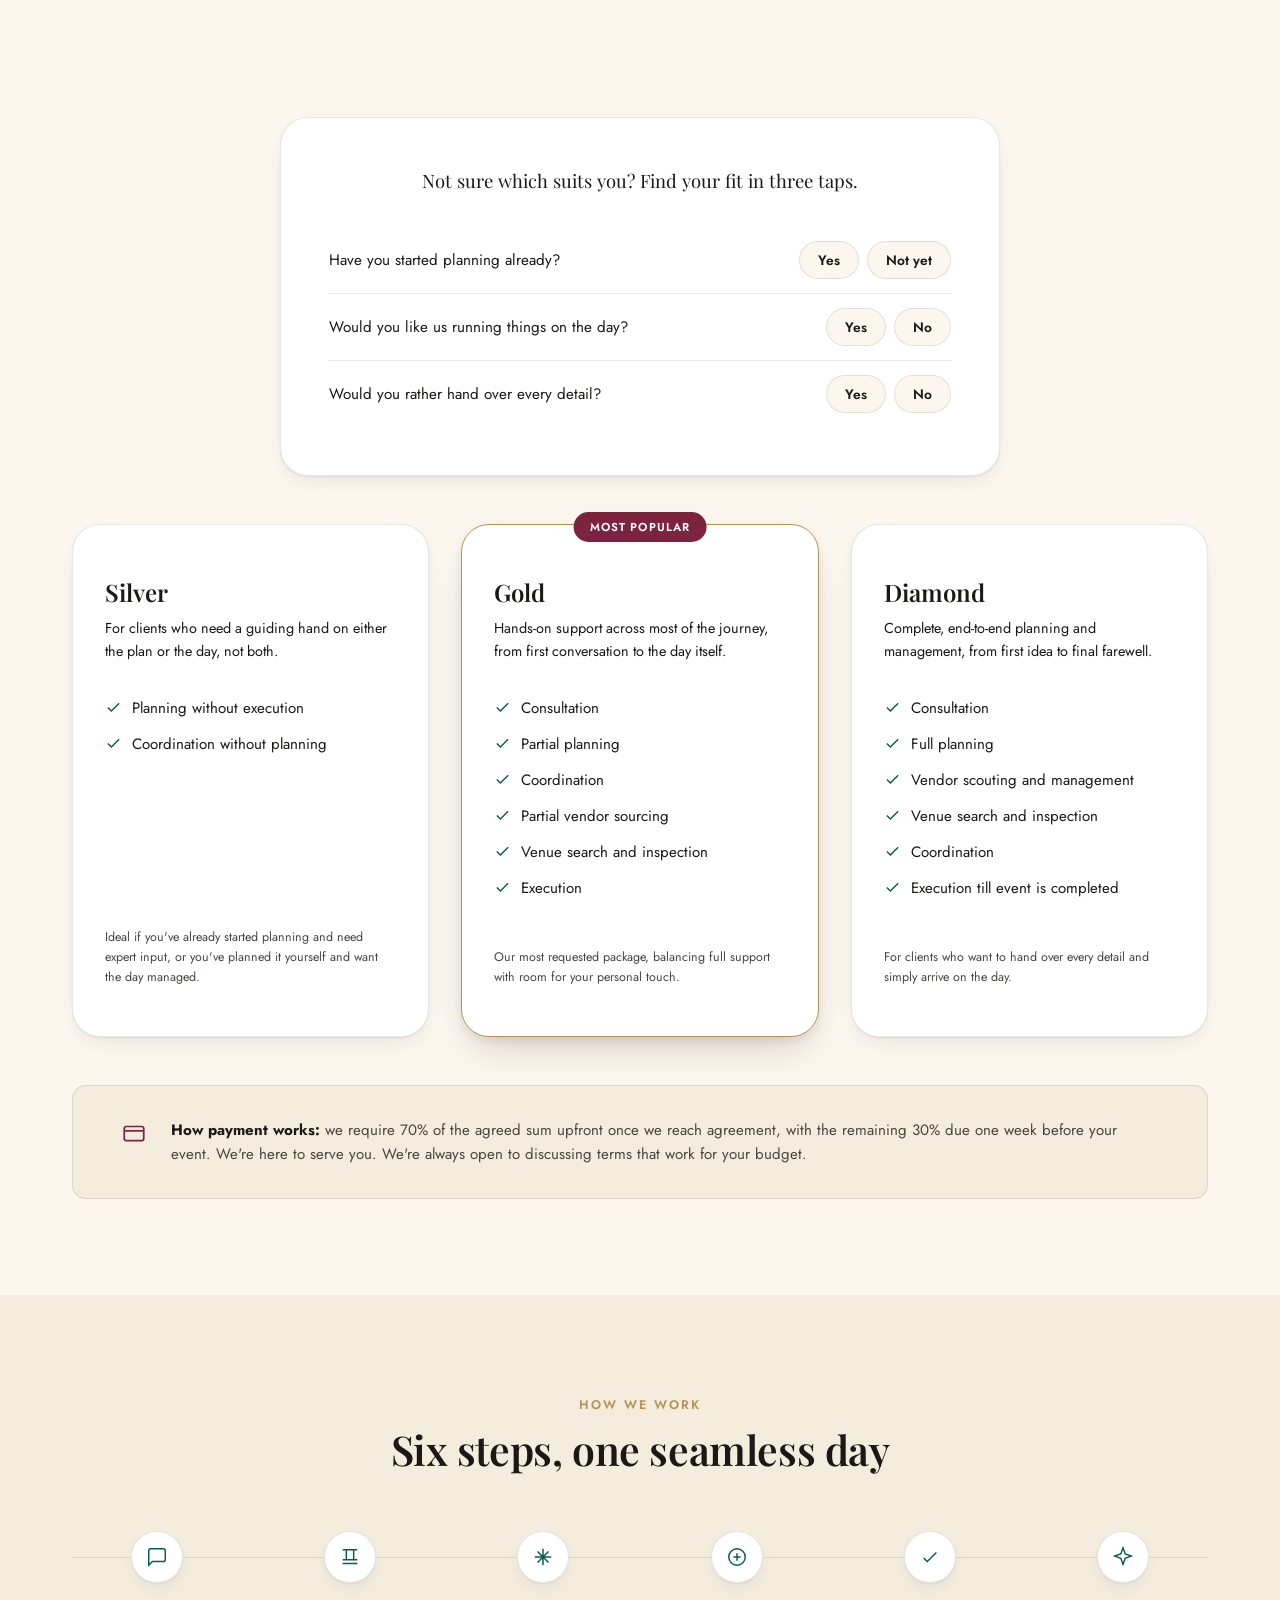
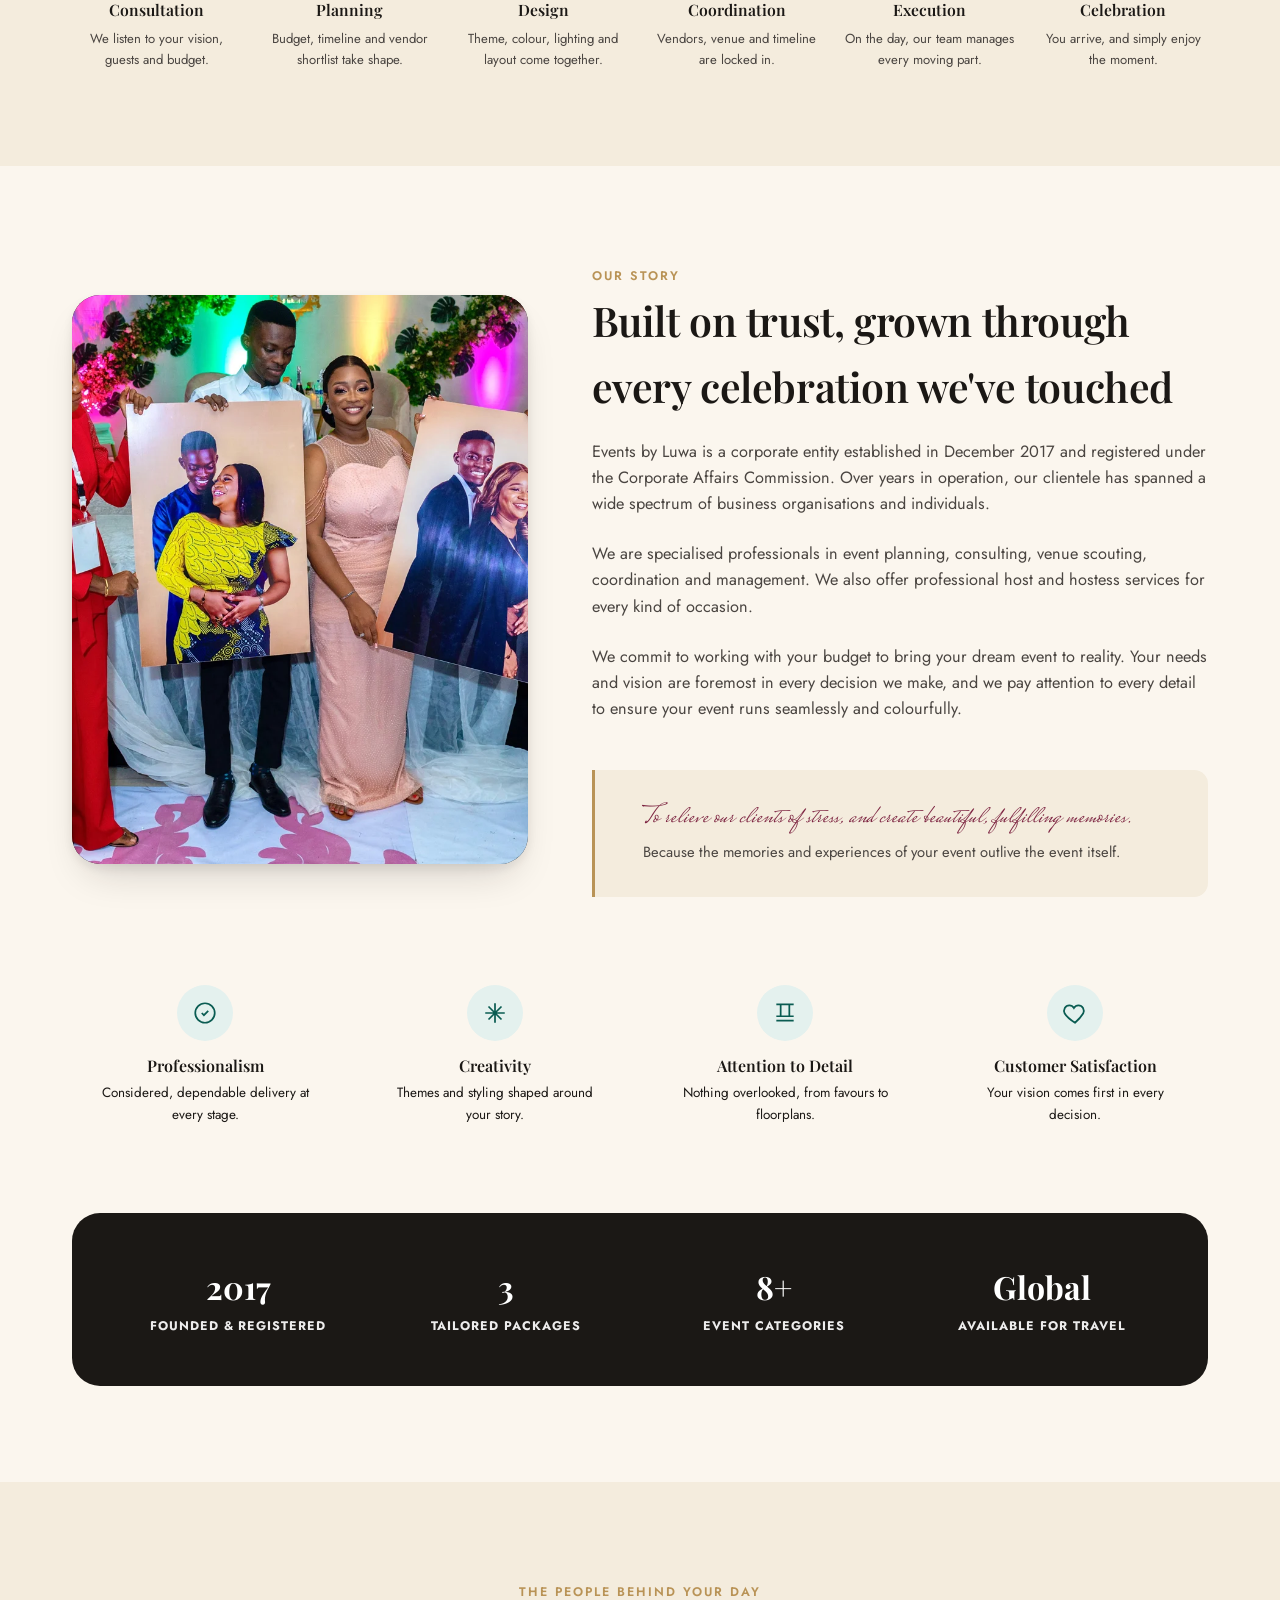
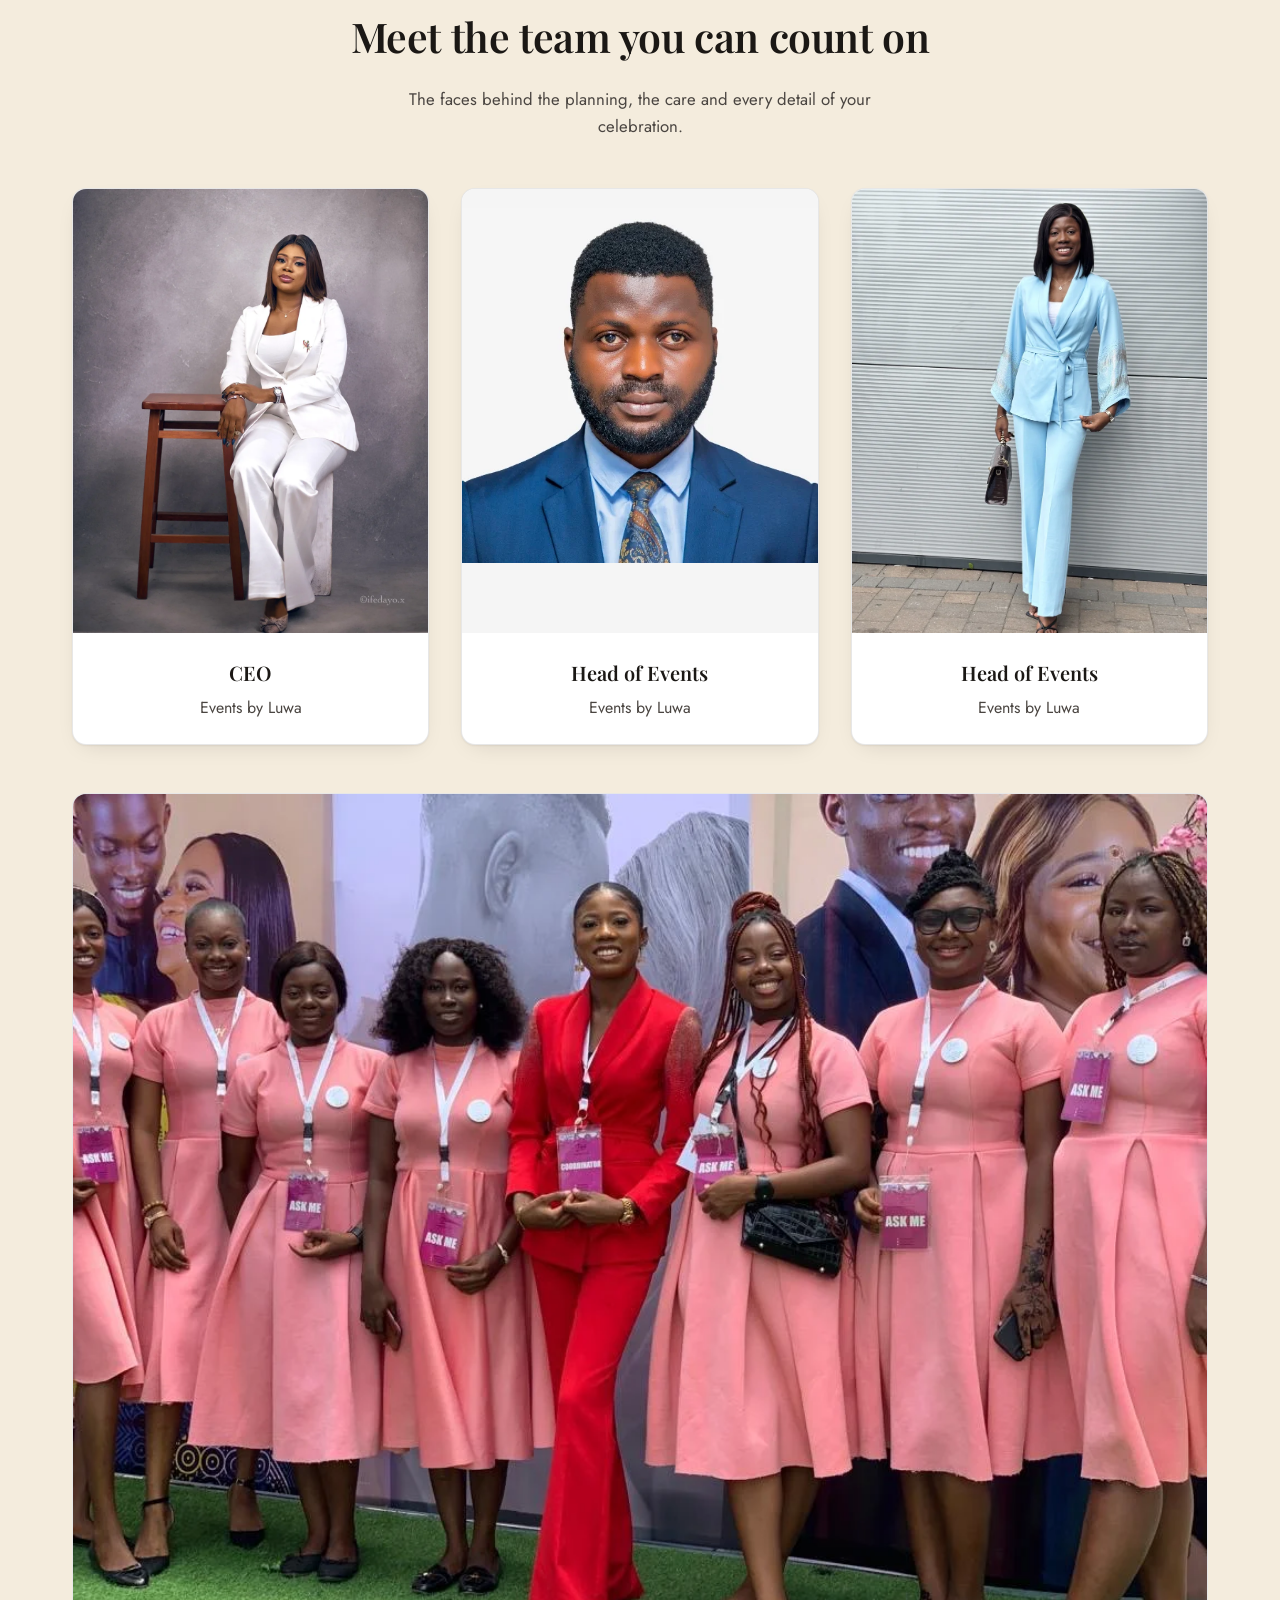
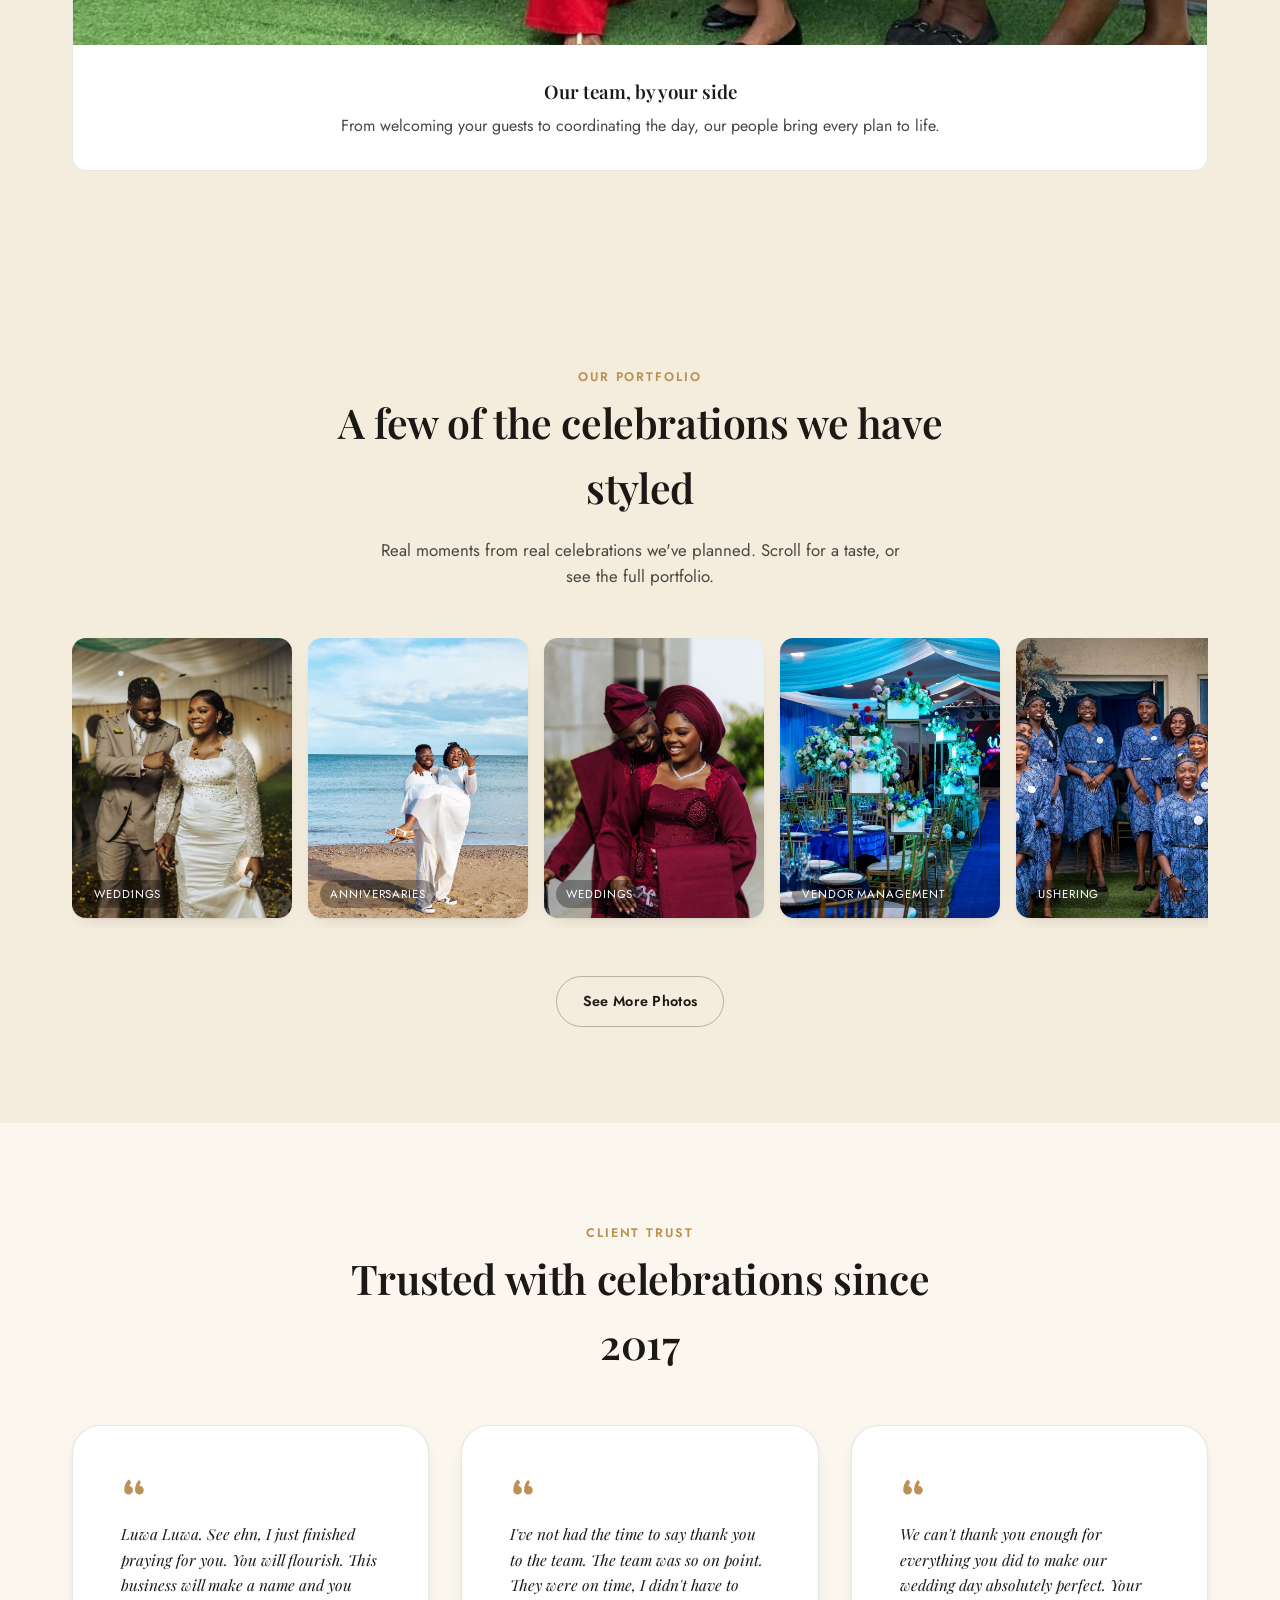
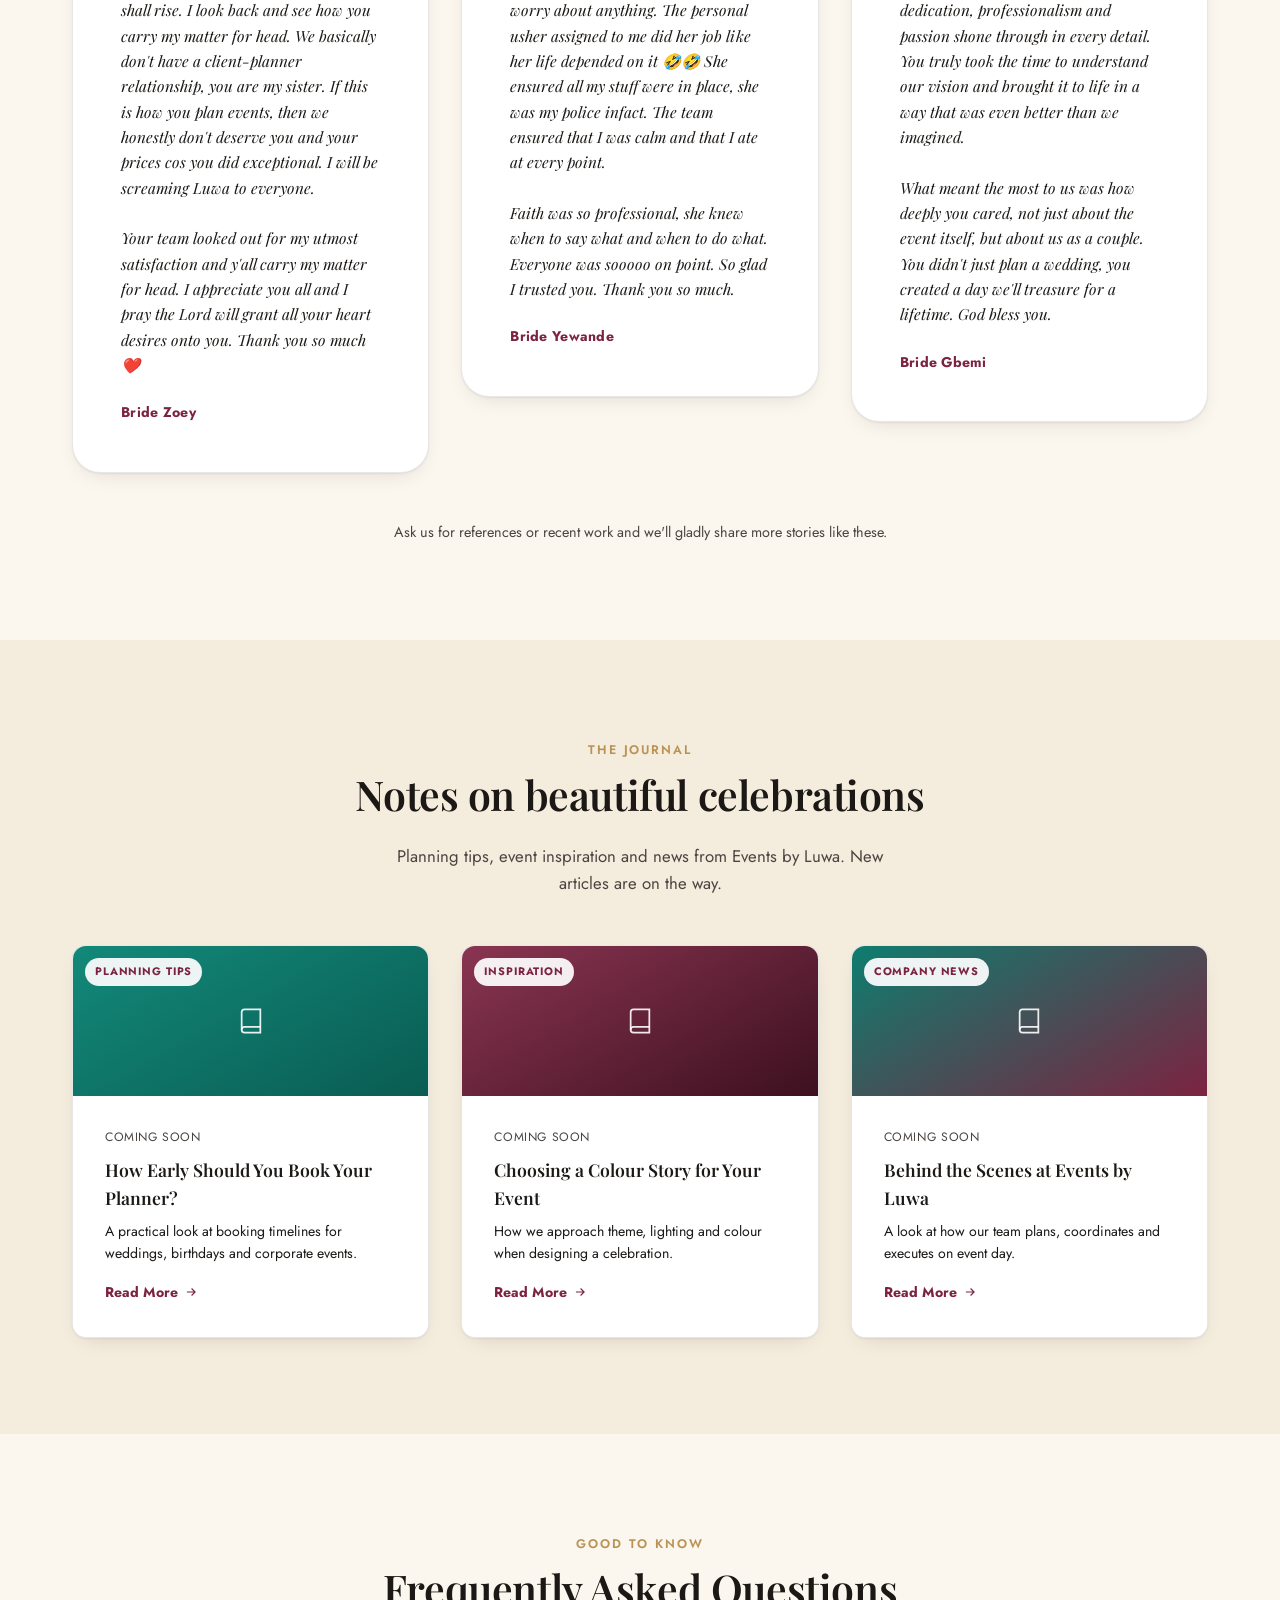
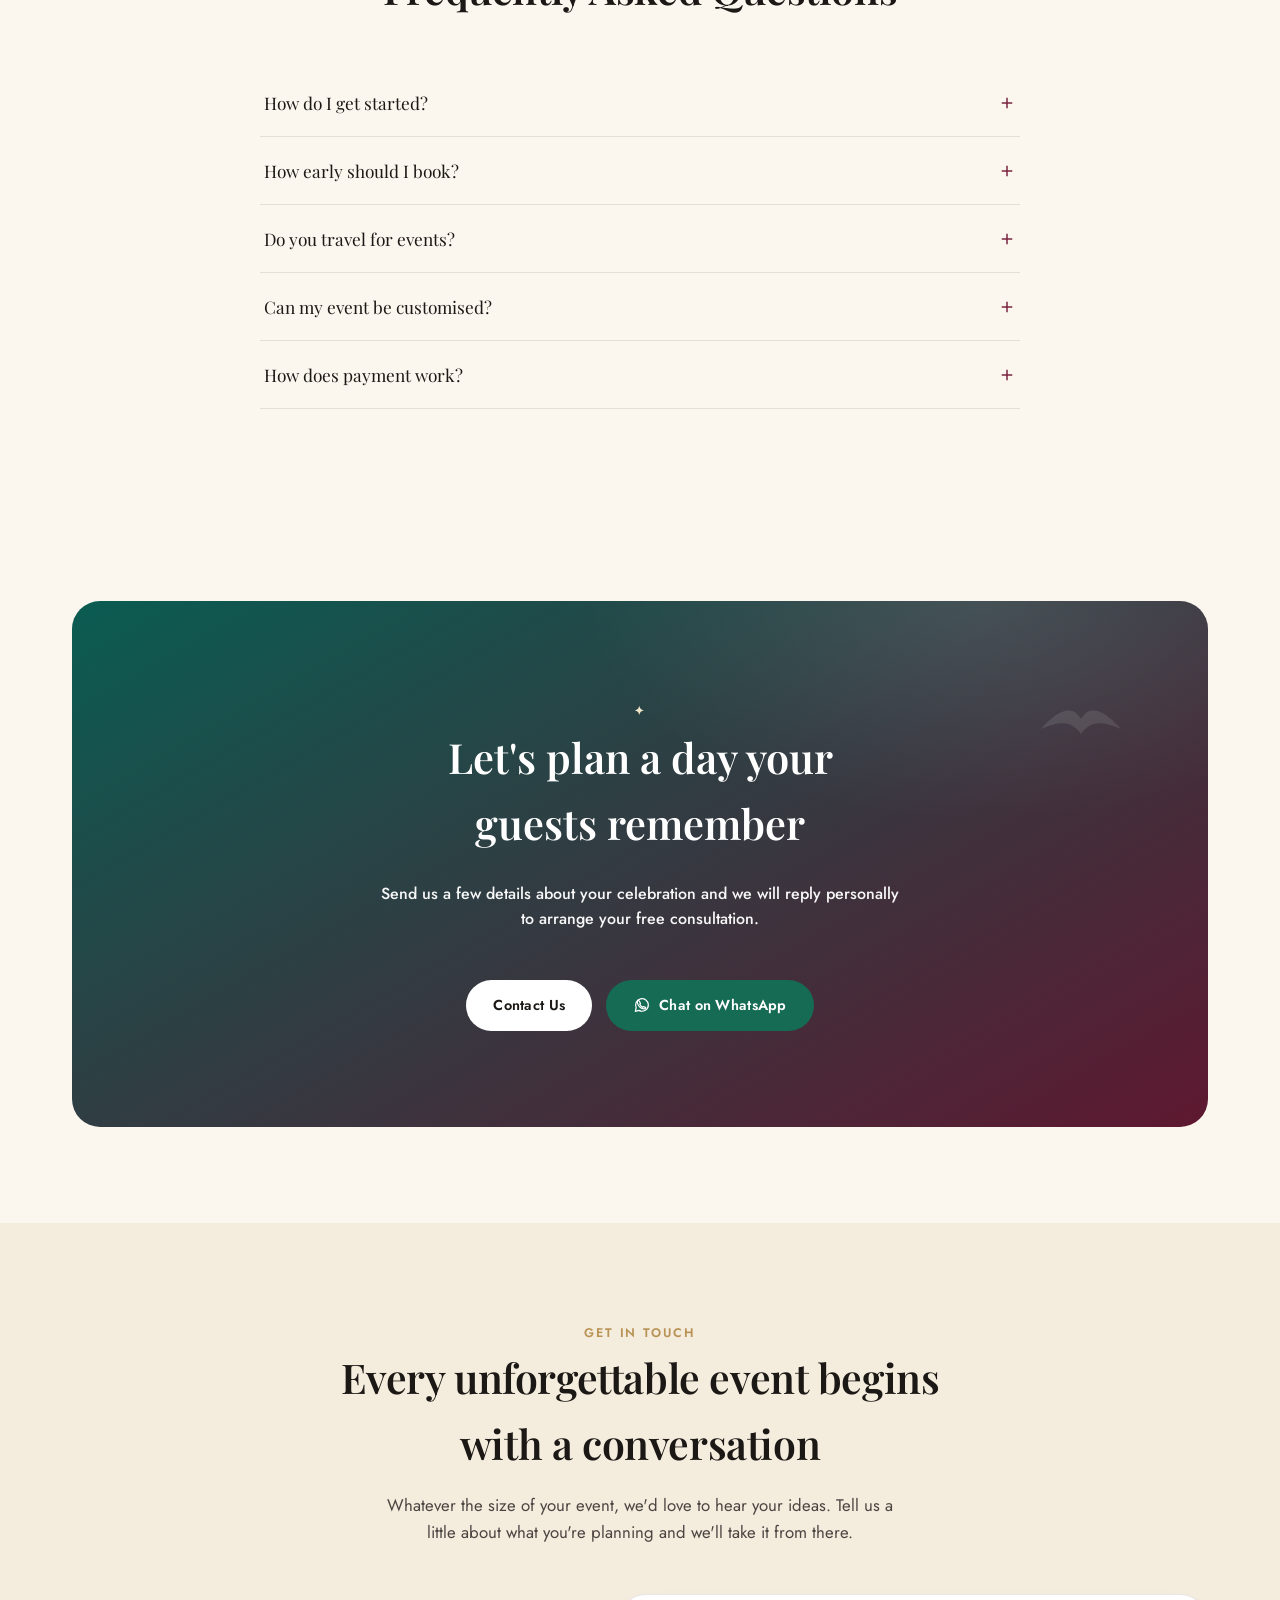
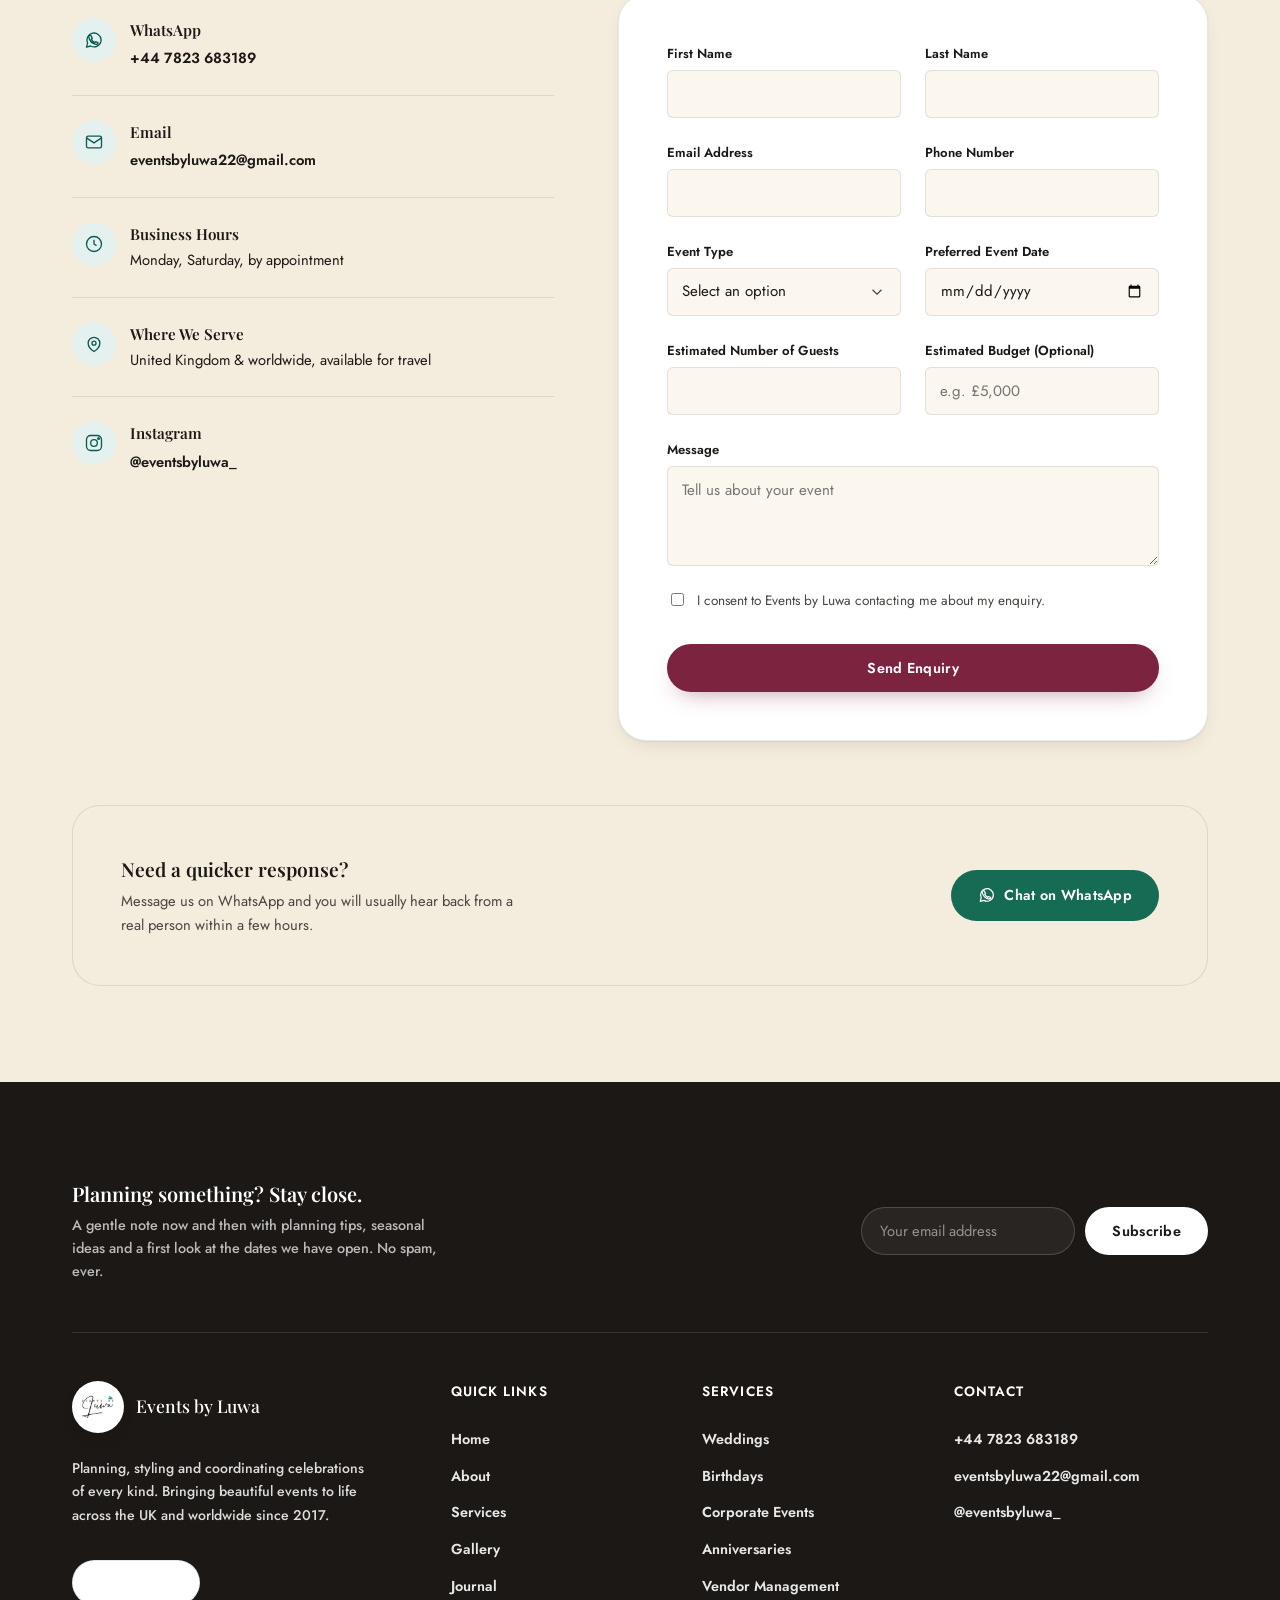
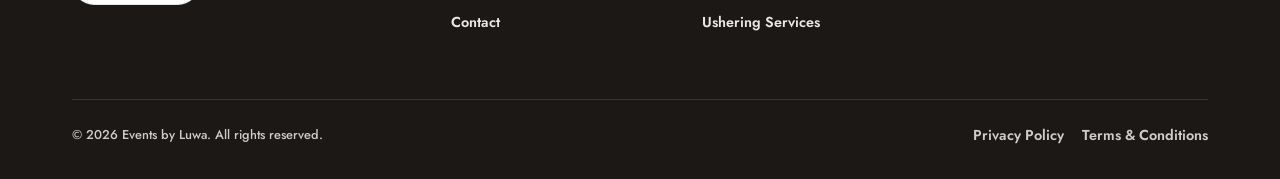
==== commit c00a0a67: "Use eventsbyluwa.com for website and search metadata" ====
--- a/index.html
+++ b/index.html
@@ -15,16 +15,16 @@
 <link rel="icon" href="brand/logo.png">
 <link rel="apple-touch-icon" href="brand/logo.png">
 <link rel="manifest" href="manifest.json">
-<link rel="canonical" href="https://troykennels.github.io/eventsbyluwa/">
-<meta property="og:url" content="https://troykennels.github.io/eventsbyluwa/">
+<link rel="canonical" href="https://eventsbyluwa.com/">
+<meta property="og:url" content="https://eventsbyluwa.com/">
 <link rel="preload" as="image" href="brand/logo.png">
-<meta name="twitter:image" content="https://troykennels.github.io/eventsbyluwa/brand/logo.png">
+<meta name="twitter:image" content="https://eventsbyluwa.com/brand/logo.png">
 <link rel="preconnect" href="https://fonts.googleapis.com">
 <link rel="preconnect" href="https://fonts.gstatic.com" crossorigin>
 <link href="https://fonts.googleapis.com/css2?family=Playfair+Display:ital,wght@0,500;0,600;0,700;1,500&family=Jost:wght@300;400;500;600;700&family=Mrs+Saint+Delafield&display=swap" rel="stylesheet">
 <link rel="stylesheet" href="assets/styles.css">
 <meta property="og:site_name" content="Events by Luwa">
-<meta property="og:image" content="https://troykennels.github.io/eventsbyluwa/brand/logo.png">
+<meta property="og:image" content="https://eventsbyluwa.com/brand/logo.png">
 <meta name="author" content="Events by Luwa">
 <meta name="robots" content="index, follow">
 <meta name="keywords" content="event planning UK, wedding planner, event coordinator, corporate event management, birthday planner, event stylist, Events by Luwa">
@@ -34,7 +34,7 @@
   "@type": "ProfessionalService",
   "name": "Events by Luwa",
   "description": "Premium event planning, coordination and management, weddings, birthdays, corporate events, anniversaries and more. Creating beautiful, stress-free celebrations since 2017.",
-  "url": "https://troykennels.github.io/eventsbyluwa/",
+  "url": "https://eventsbyluwa.com/",
   "foundingDate": "2017",
   "contactPoint": {"@type":"ContactPoint","telephone":"+44-7823-683189","contactType":"customer service","areaServed":["GB","Worldwide"]},
   "telephone": "+44-7823-683189",
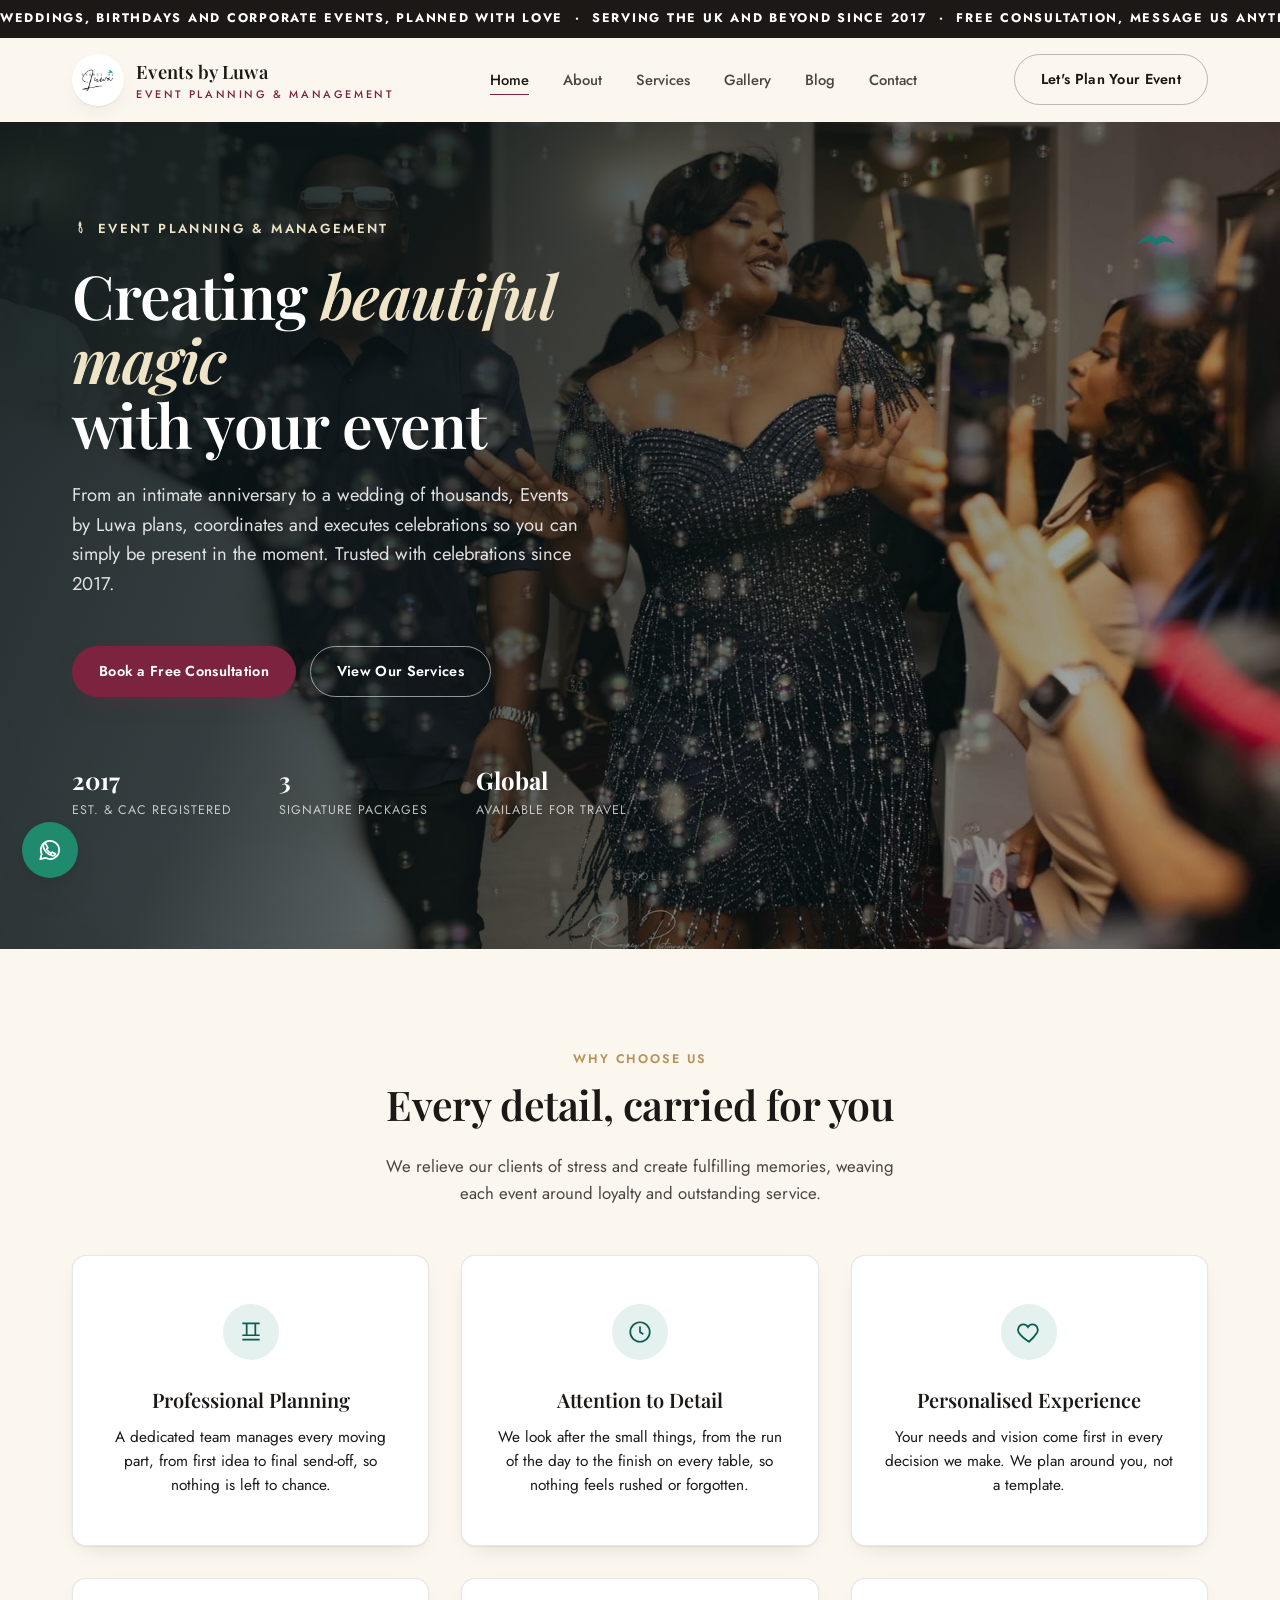
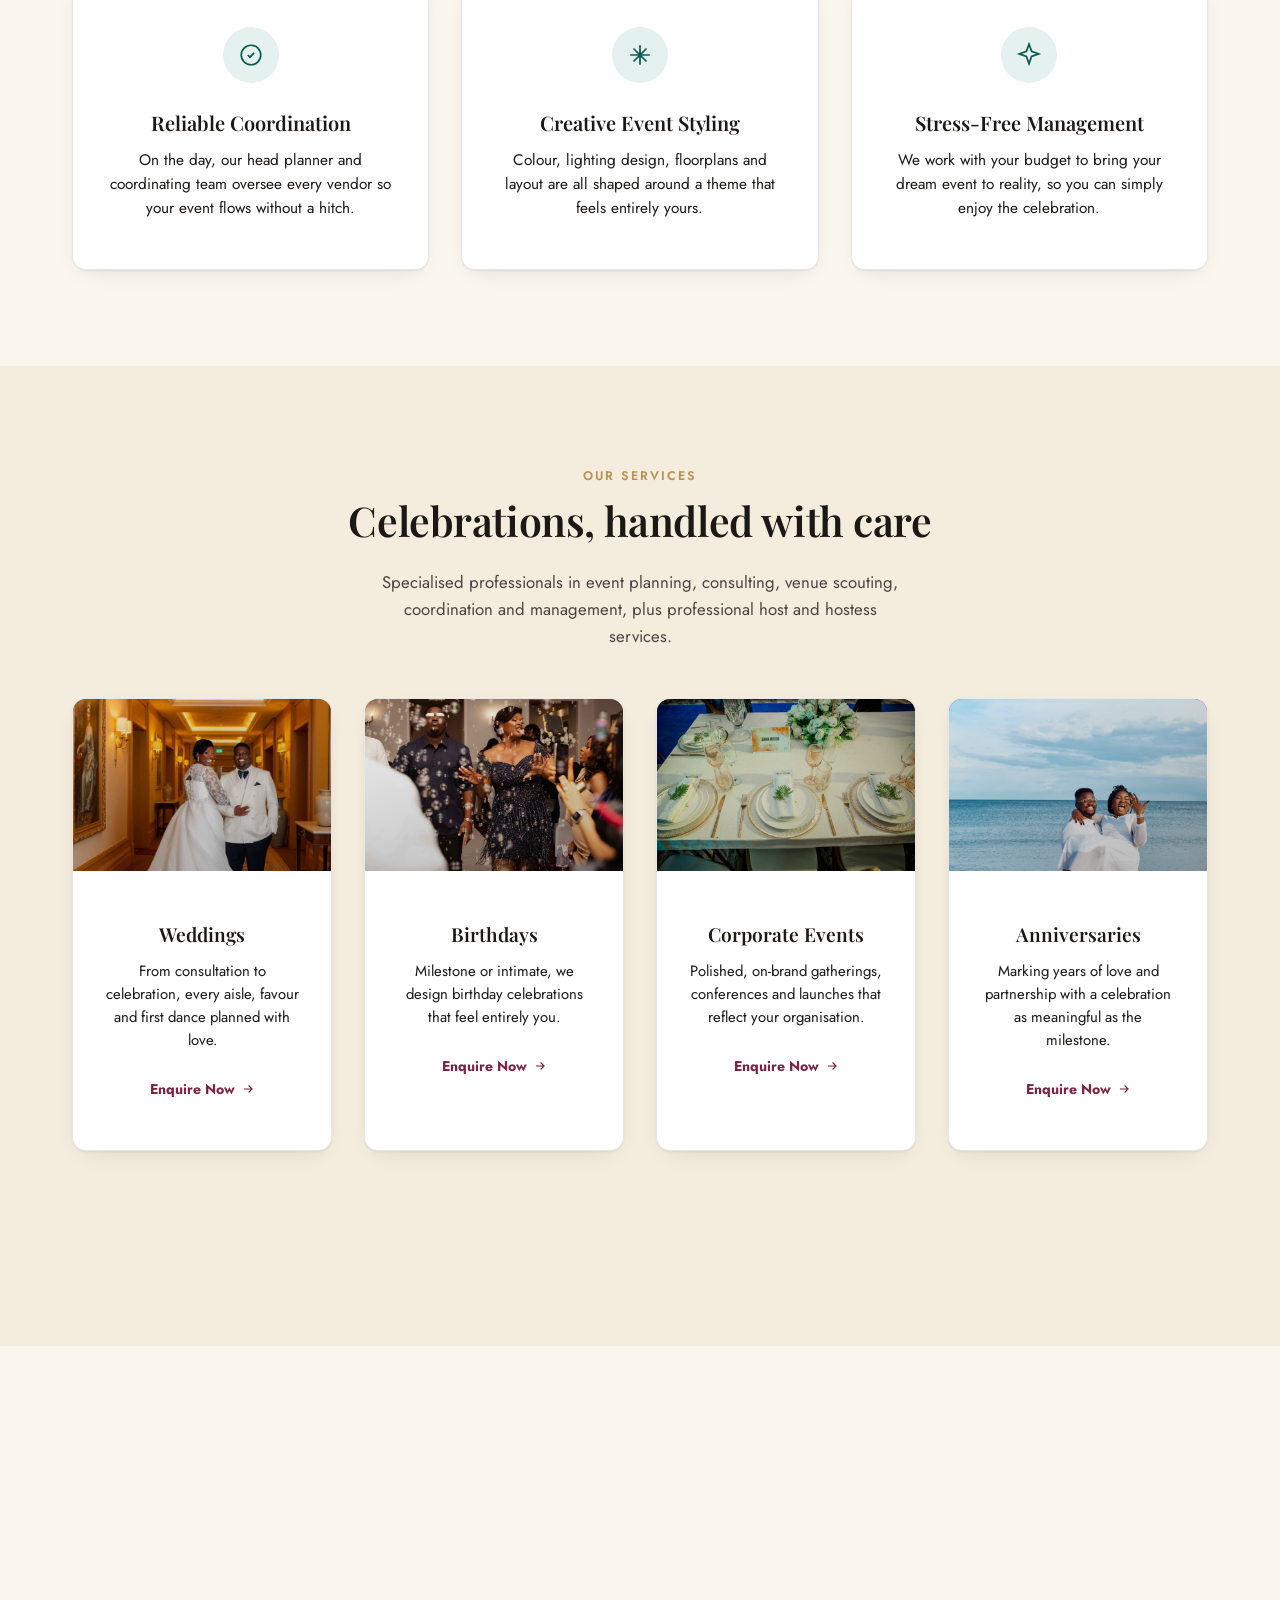
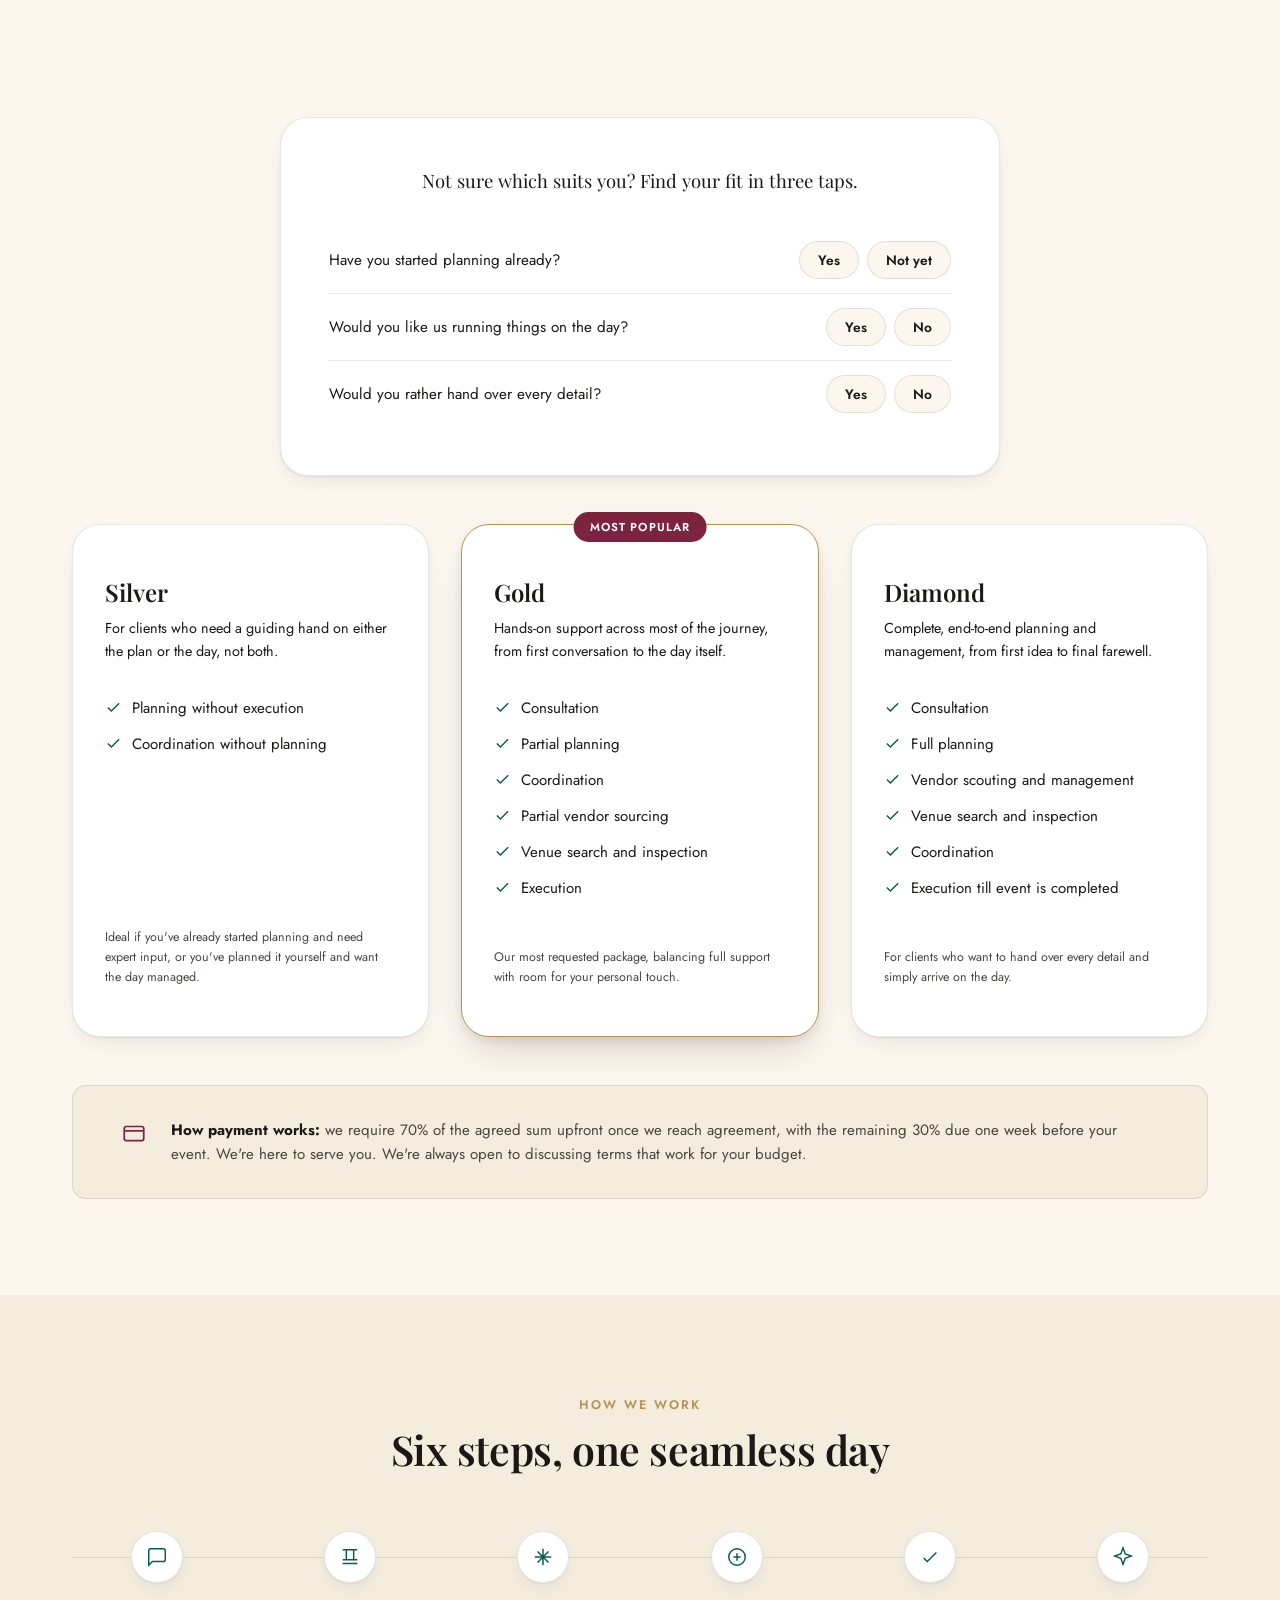
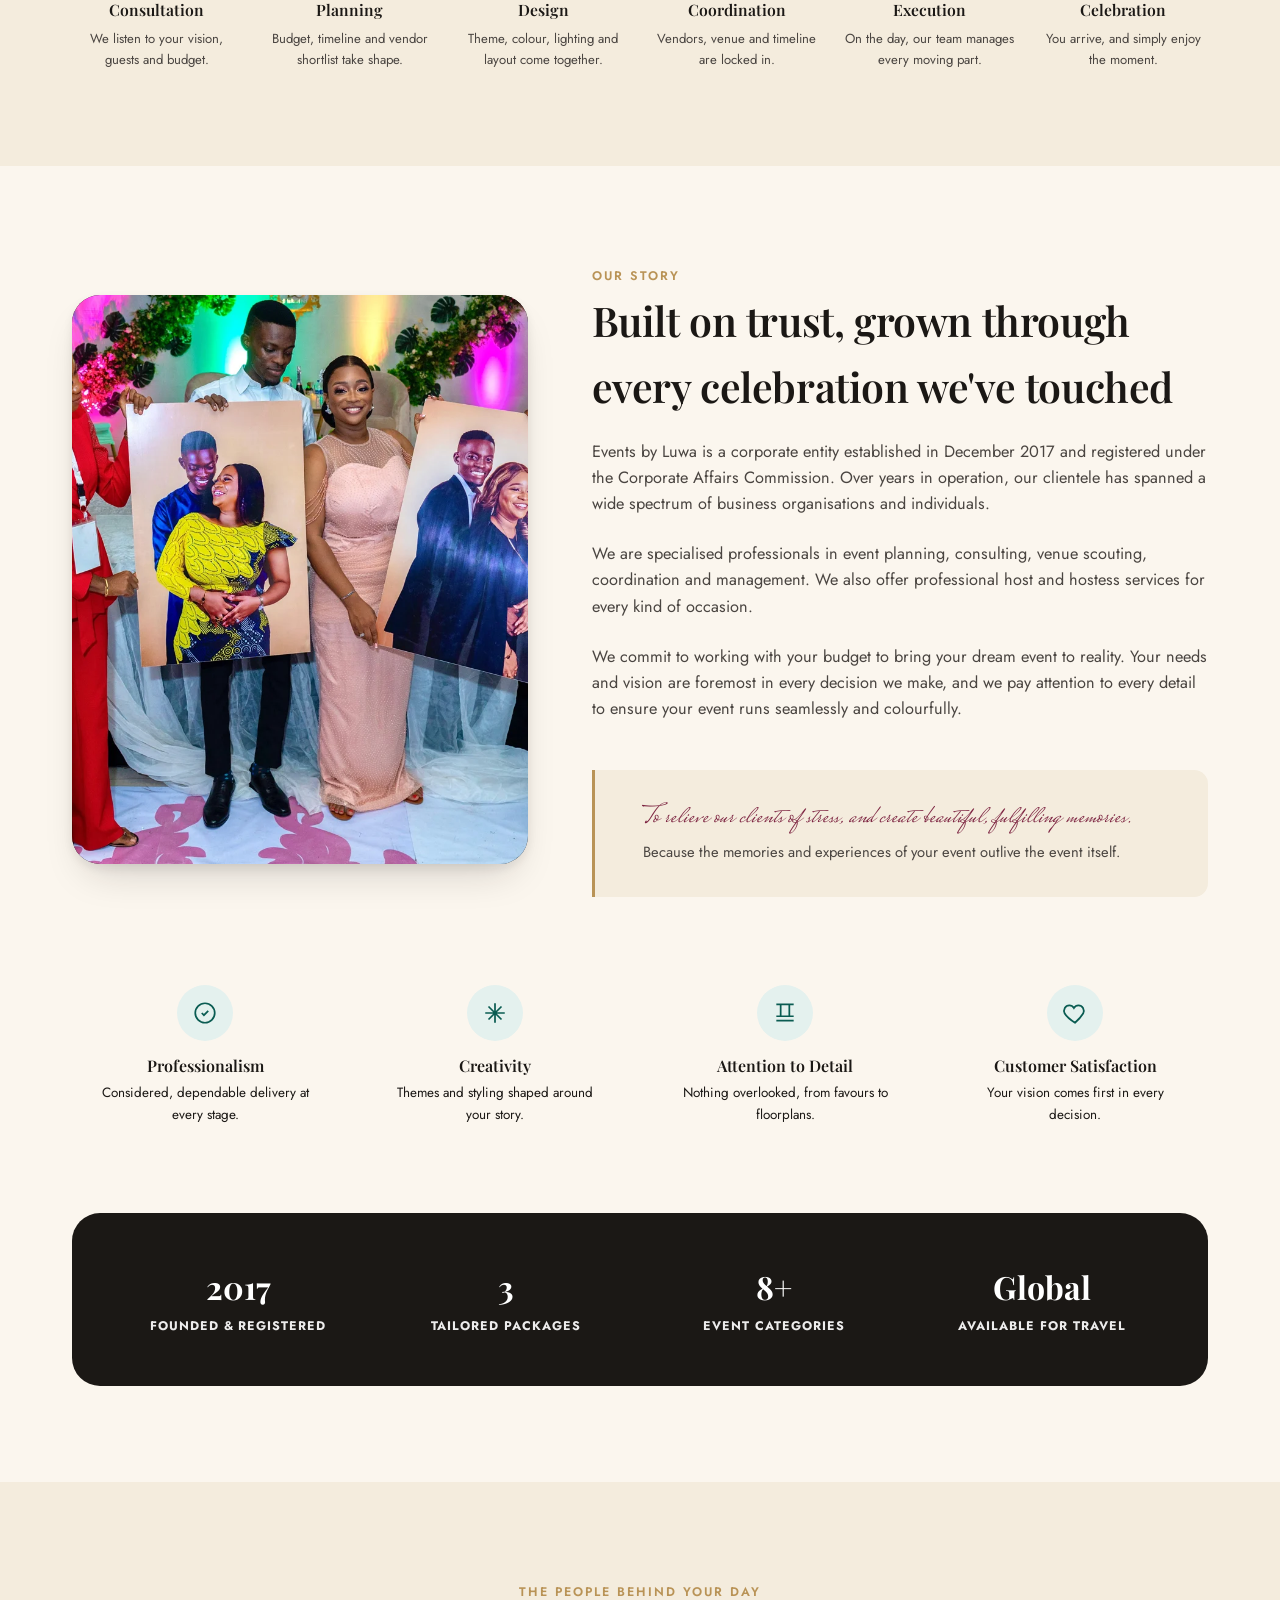
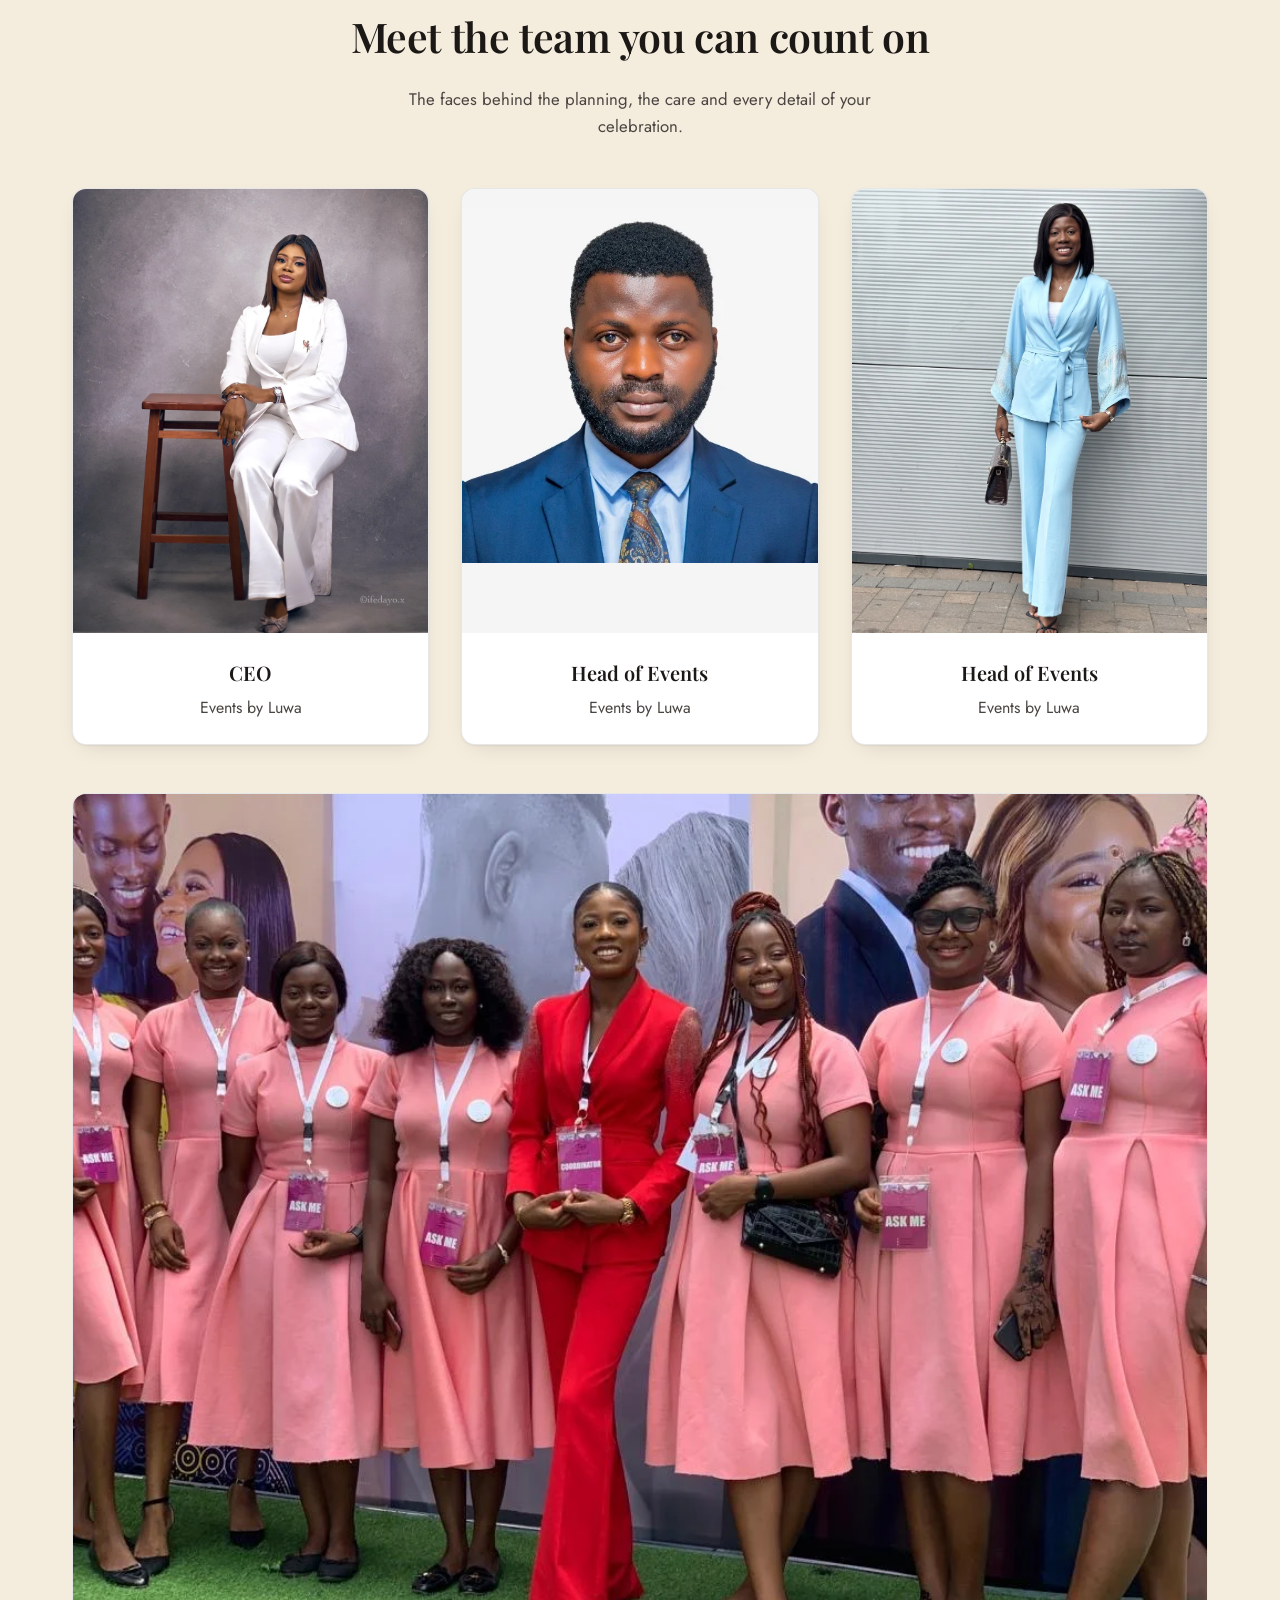
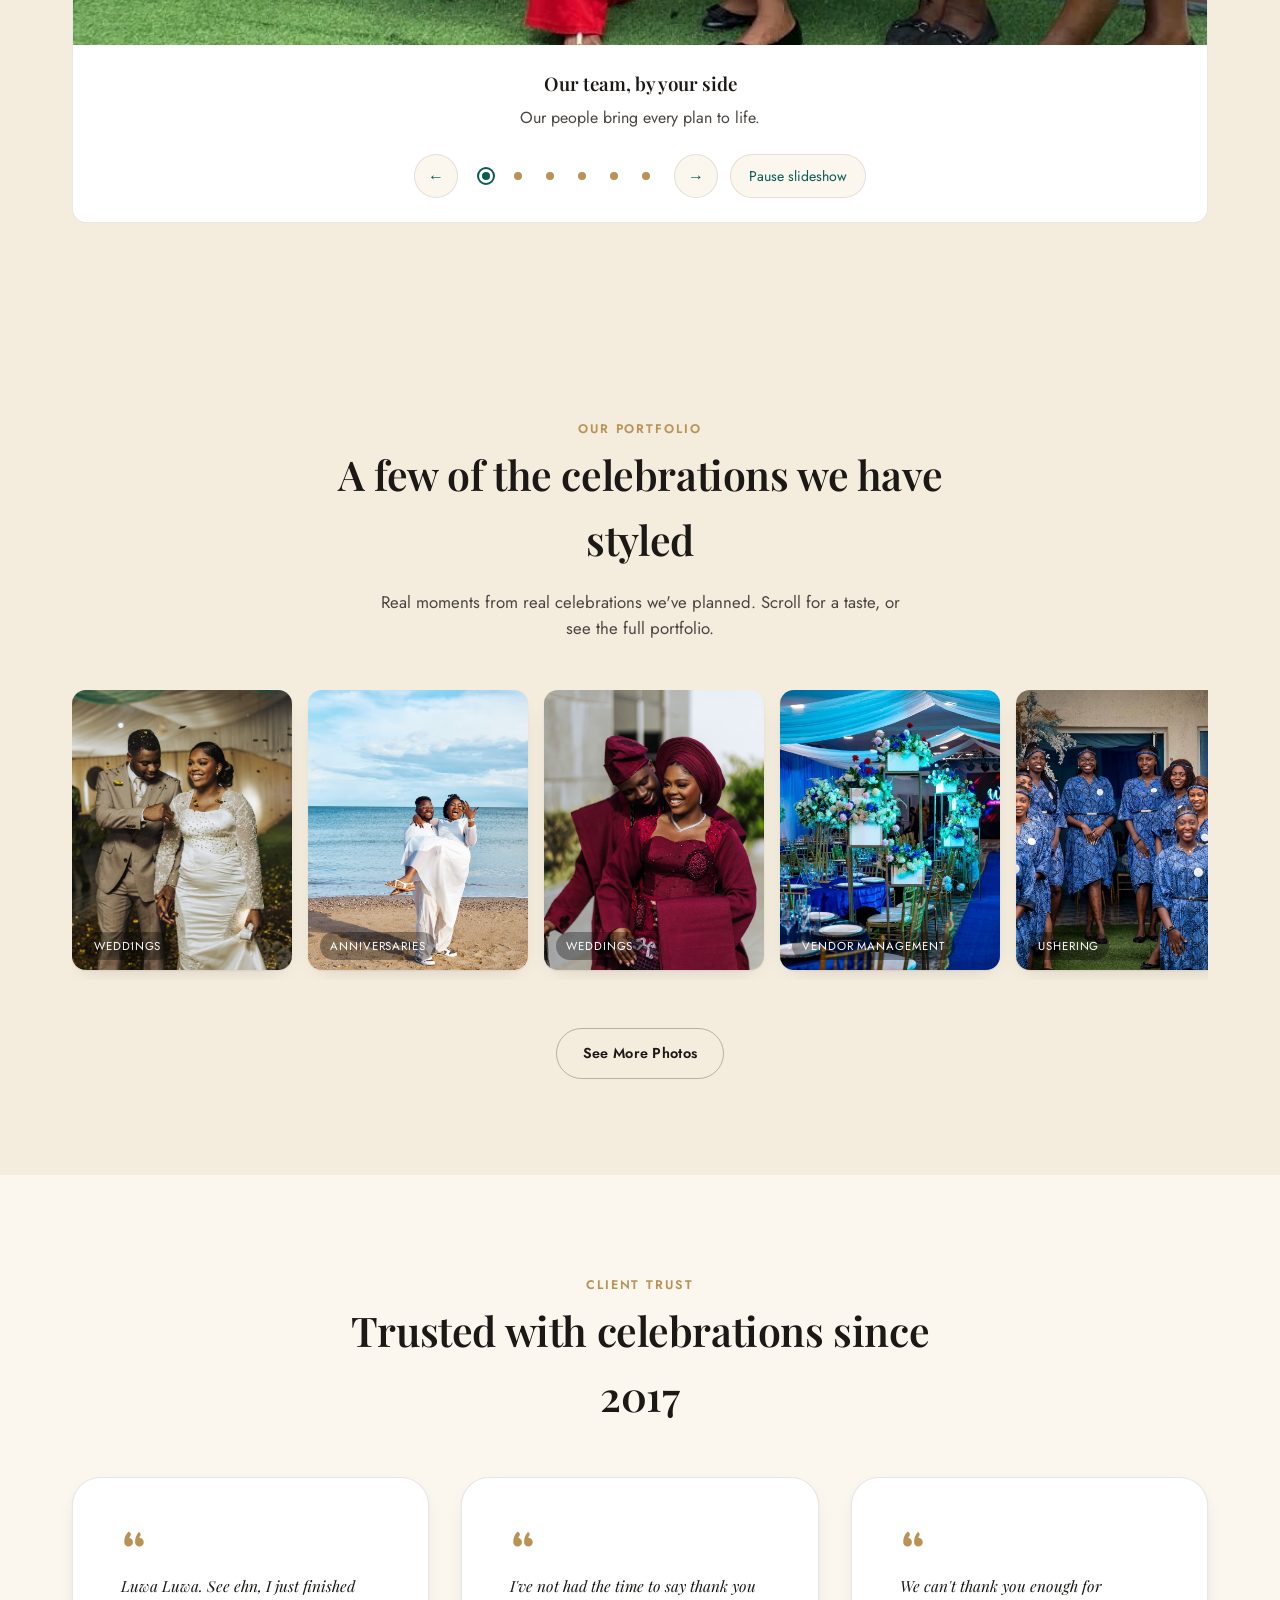
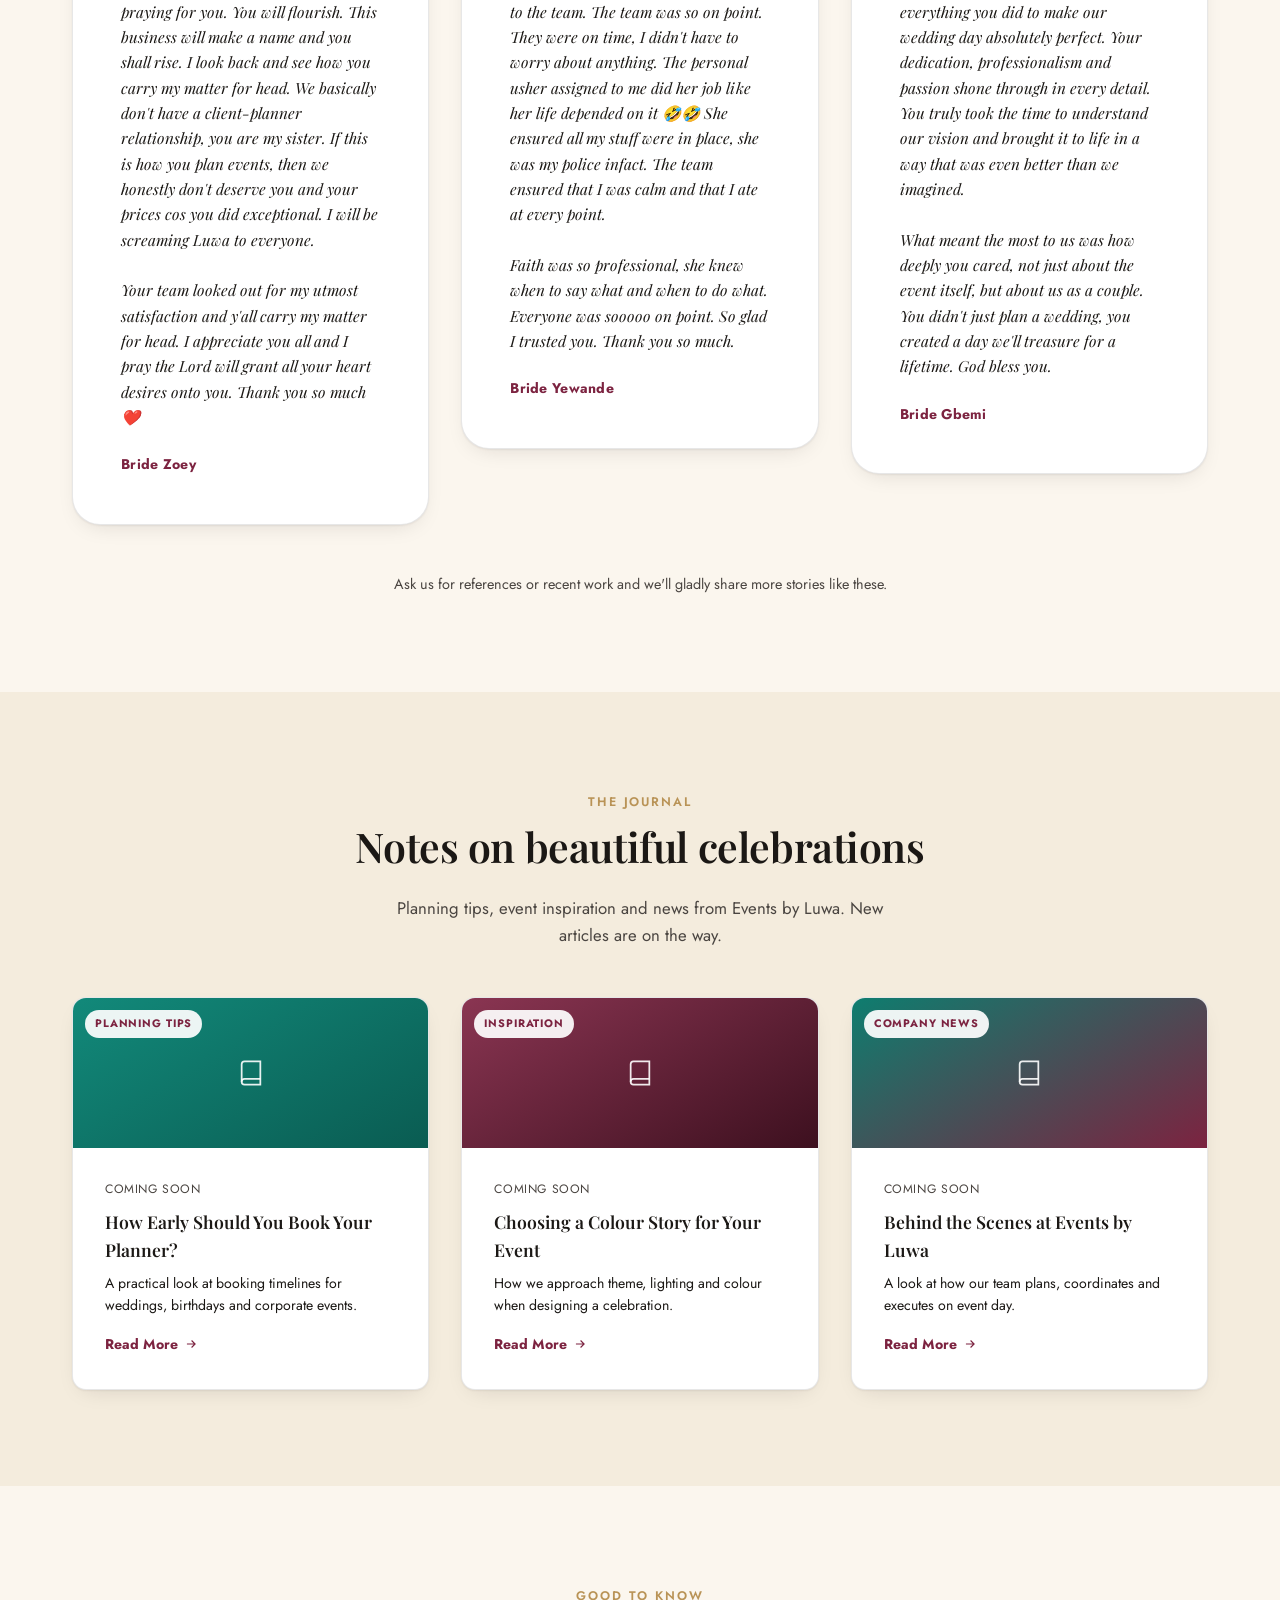
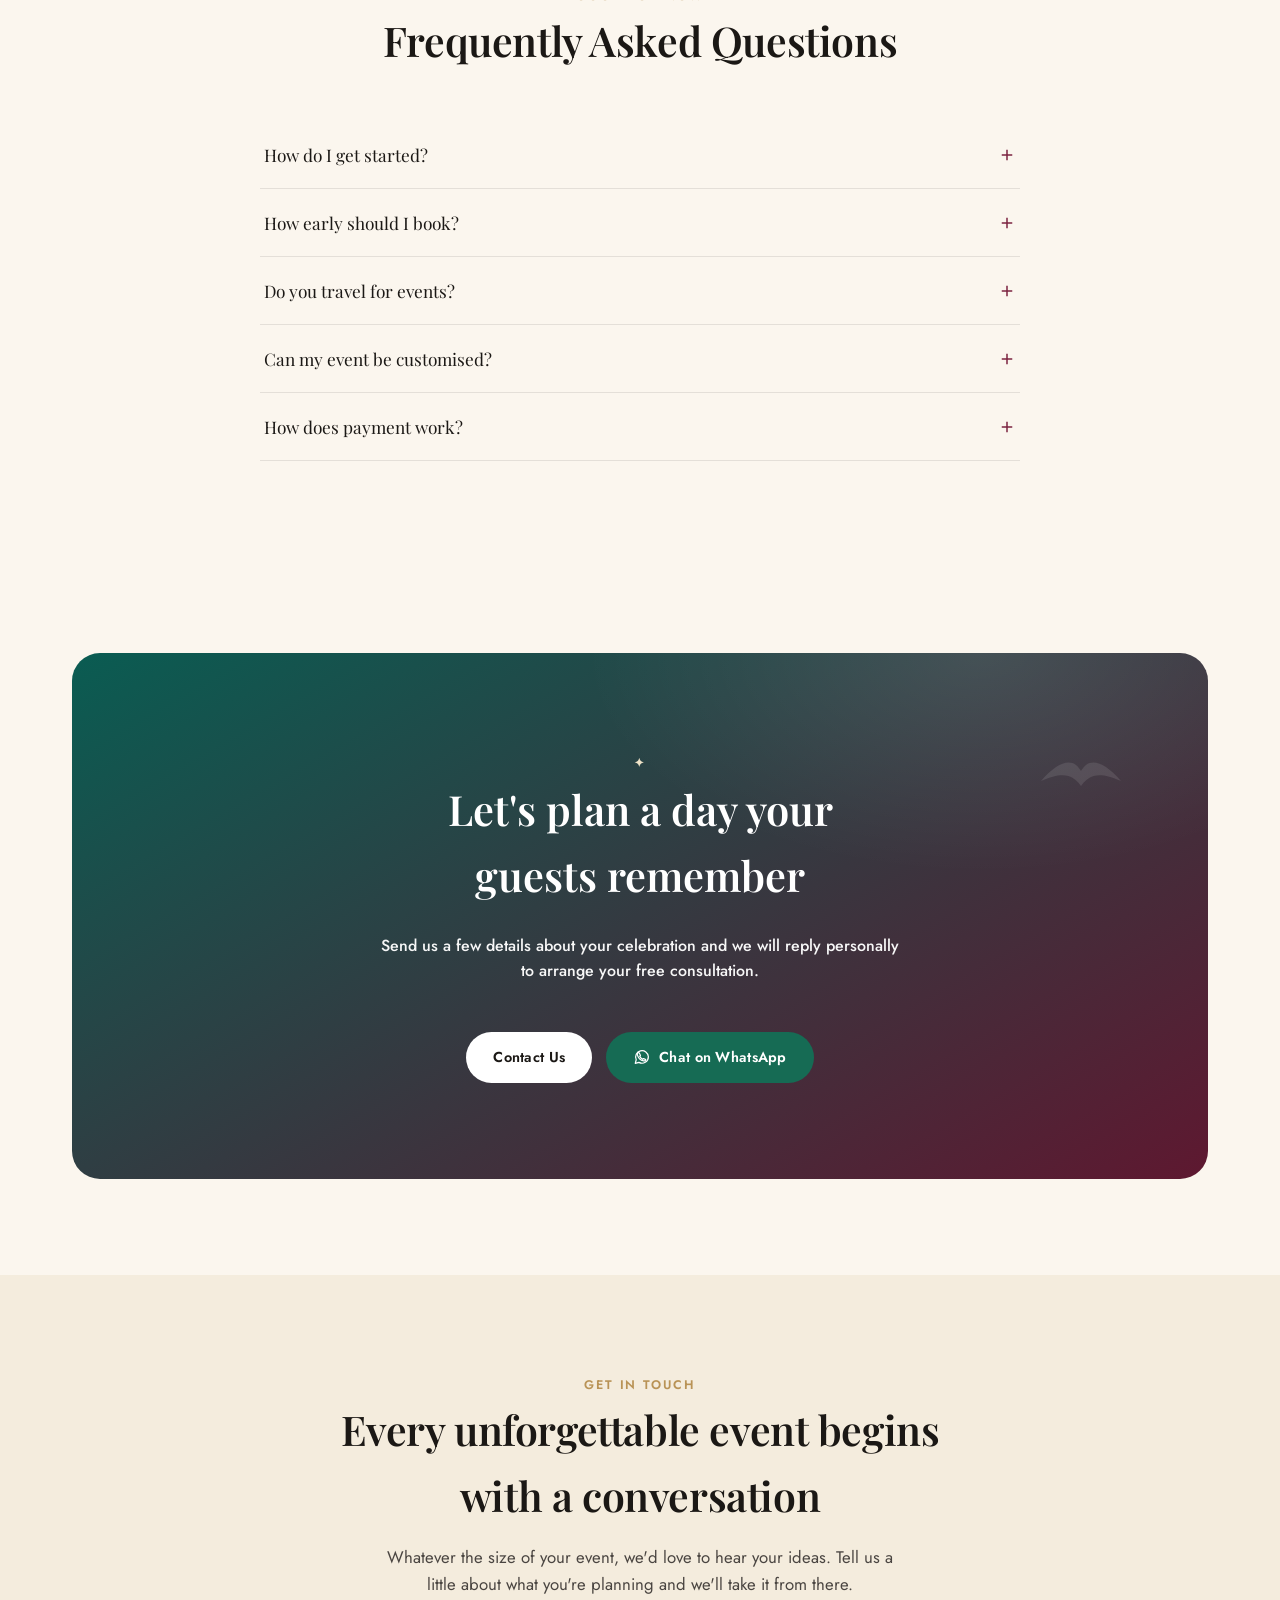
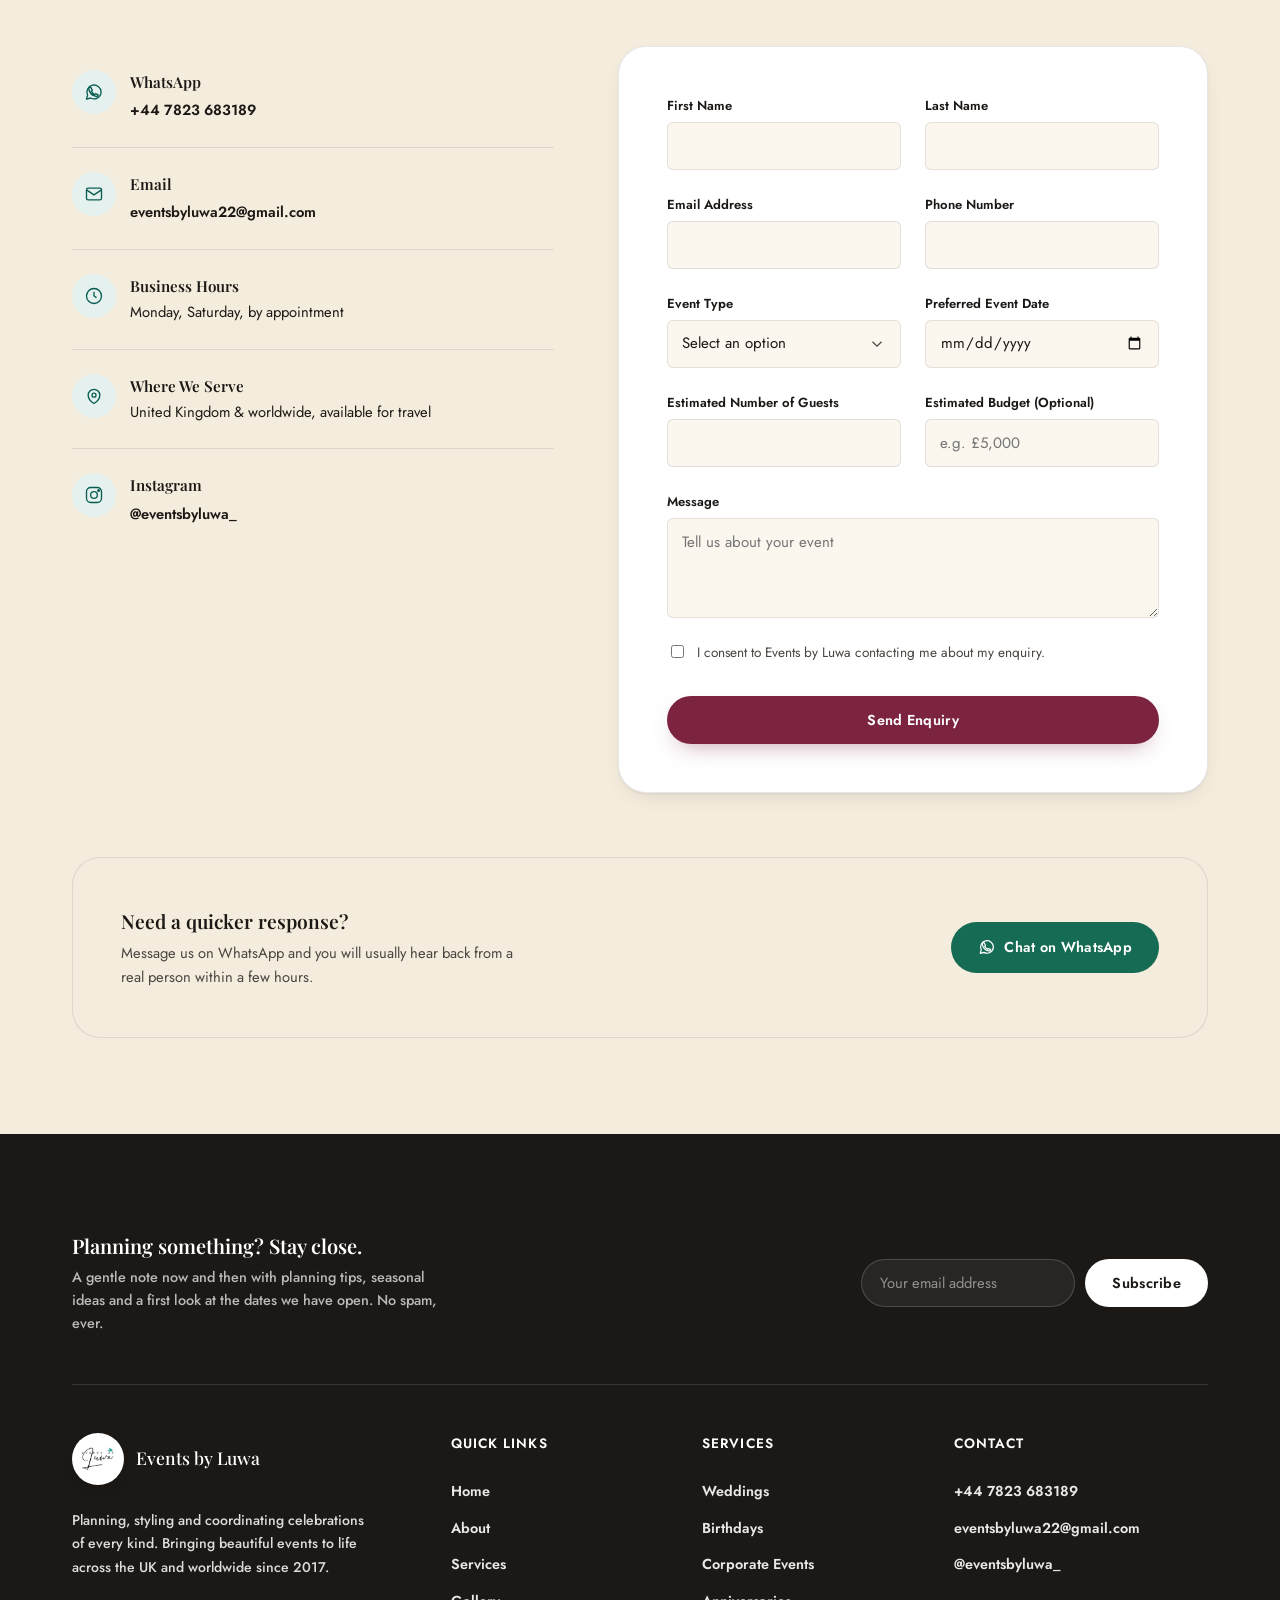
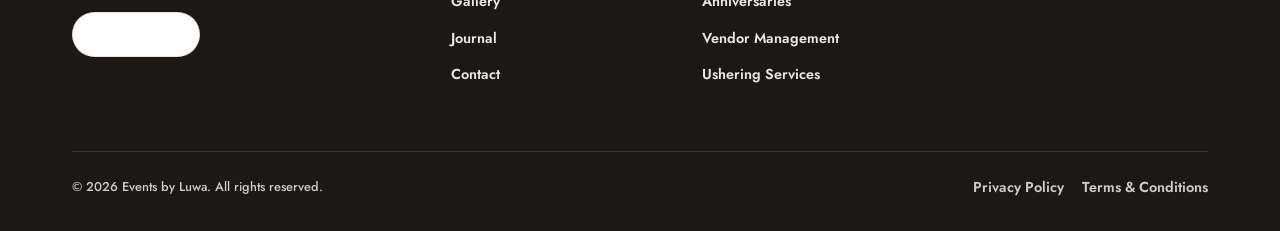
==== commit e910c80e: "Add all team photos to accessible rotating slideshows" ====
--- a/index.html
+++ b/index.html
@@ -379,10 +379,41 @@
         <figcaption><h3>Head of Events</h3><p>Events by Luwa</p></figcaption>
       </figure>
     </div>
-    <figure class="team-group reveal">
-      <img src="assets/team/team-portrait.webp" width="1024" height="768" alt="Events by Luwa coordination and ushering team together at a wedding" loading="lazy" decoding="async">
-      <figcaption><h3>Our team, by your side</h3><p>From welcoming your guests to coordinating the day, our people bring every plan to life.</p></figcaption>
-    </figure>
+    <div class="team-carousel reveal" role="region" aria-roledescription="carousel" aria-label="Our team in action">
+      <div class="team-slides">
+      <figure class="team-slide" role="group" aria-roledescription="slide" aria-label="1 of 6">
+        <div class="team-slide-media"><img src="assets/team/team-portrait.webp" width="1024" height="768" alt="Events by Luwa coordination and ushering team together at a wedding" loading="lazy" decoding="async"></div>
+        <figcaption><h3>Our team, by your side</h3><p>Our people bring every plan to life.</p></figcaption>
+      </figure>
+      <figure class="team-slide" role="group" aria-roledescription="slide" aria-label="2 of 6" hidden>
+        <div class="team-slide-media"><img src="assets/team/team-group.webp" width="1024" height="768" alt="The Events by Luwa team in pink dresses with their coordinator in red" loading="lazy" decoding="async"></div>
+        <figcaption><h3>Together behind the scenes</h3><p>Our people bring every plan to life.</p></figcaption>
+      </figure>
+      <figure class="team-slide" role="group" aria-roledescription="slide" aria-label="3 of 6" hidden>
+        <div class="team-slide-media"><img src="assets/team/team-at-work.webp" width="1400" height="933" alt="Events by Luwa team presenting framed portraits to a couple at their reception" loading="lazy" decoding="async"></div>
+        <figcaption><h3>Celebrating with you</h3><p>Our people bring every plan to life.</p></figcaption>
+      </figure>
+      <figure class="team-slide" role="group" aria-roledescription="slide" aria-label="4 of 6" hidden>
+        <div class="team-slide-media"><img src="assets/team/team-wedding-entrance.webp" width="1600" height="1067" alt="Events by Luwa team accompanying a bride and groom at their wedding" loading="lazy" decoding="async"></div>
+        <figcaption><h3>With you through every moment</h3><p>Our people bring every plan to life.</p></figcaption>
+      </figure>
+      <figure class="team-slide" role="group" aria-roledescription="slide" aria-label="5 of 6" hidden>
+        <div class="team-slide-media"><img src="assets/team/team-gift-presentation.webp" width="1600" height="1067" alt="Events by Luwa coordinators helping a couple unwrap a gift at their reception" loading="lazy" decoding="async"></div>
+        <figcaption><h3>The thoughtful details</h3><p>Our people bring every plan to life.</p></figcaption>
+      </figure>
+      <figure class="team-slide" role="group" aria-roledescription="slide" aria-label="6 of 6" hidden>
+        <div class="team-slide-media"><img src="assets/team/bridal-coordination.webp" width="1000" height="1500" alt="An Events by Luwa coordinator helping a bride prepare for her wedding" loading="lazy" decoding="async"></div>
+        <figcaption><h3>Care from the very beginning</h3><p>Our people bring every plan to life.</p></figcaption>
+      </figure>
+      </div>
+      <div class="team-controls">
+        <button type="button" class="team-nav" data-team-prev aria-label="Previous team photo">&#8592;</button>
+        <div class="team-dots" role="group" aria-label="Choose a team photo"><button type="button" class="team-dot" data-team-index="0" aria-label="Show team photo 1" aria-pressed="true"></button><button type="button" class="team-dot" data-team-index="1" aria-label="Show team photo 2" aria-pressed="false"></button><button type="button" class="team-dot" data-team-index="2" aria-label="Show team photo 3" aria-pressed="false"></button><button type="button" class="team-dot" data-team-index="3" aria-label="Show team photo 4" aria-pressed="false"></button><button type="button" class="team-dot" data-team-index="4" aria-label="Show team photo 5" aria-pressed="false"></button><button type="button" class="team-dot" data-team-index="5" aria-label="Show team photo 6" aria-pressed="false"></button></div>
+        <button type="button" class="team-nav" data-team-next aria-label="Next team photo">&#8594;</button>
+        <button type="button" class="team-play" data-team-play>Pause slideshow</button>
+      </div>
+      <p class="team-announcement" aria-live="polite" aria-atomic="true"></p>
+    </div>
   </div>
 </section>
 
--- a/assets/styles.css
+++ b/assets/styles.css
@@ -865,8 +865,22 @@
 .team-card img.team-headshot{object-fit:contain;background:#f5f5f5;}
 .team-card figcaption{padding:var(--sp-3);text-align:center;}
 .team-card h3{font-size:1.25rem;}
-.team-card p,.team-group p{color:var(--ink-soft);margin-top:6px;}
-.team-group{margin:var(--sp-5) 0 0;border-radius:var(--radius-m);overflow:hidden;background:var(--white);border:1px solid var(--line);}
-.team-group img{width:100%;height:auto;}
-.team-group figcaption{padding:var(--sp-4);text-align:center;}
-@media(max-width:700px){.leadership-grid{grid-template-columns:1fr;max-width:440px;margin-inline:auto;}.team-group figcaption{padding:var(--sp-3);}}
+.team-card p,.team-slide p{color:var(--ink-soft);margin-top:6px;}
+.team-carousel{margin:var(--sp-5) 0 0;border-radius:var(--radius-m);overflow:hidden;background:var(--white);border:1px solid var(--line);}
+.team-slide{margin:0;}
+.team-slide[hidden]{display:none;}
+.team-slide-media{aspect-ratio:4/3;background:var(--surface);}
+.team-slide-media img{width:100%;height:100%;object-fit:contain;}
+.team-slide figcaption{padding:var(--sp-3);text-align:center;}
+.team-controls{display:none;align-items:center;justify-content:center;gap:12px;flex-wrap:wrap;padding:0 var(--sp-3) var(--sp-3);}
+.team-carousel.ready .team-controls{display:flex;}
+.team-nav,.team-play{min-width:44px;min-height:44px;border:1px solid var(--line);border-radius:24px;background:var(--ivory);color:var(--teal-deep);font-size:1rem;}
+.team-play{padding:8px 18px;font-size:.88rem;}
+.team-nav:hover,.team-play:hover{background:var(--teal-pale);}
+.team-dots{display:flex;align-items:center;}
+.team-dot{width:32px;height:44px;padding:0;border:0;background:transparent;display:grid;place-items:center;}
+.team-dot::before{content:"";width:8px;height:8px;border-radius:50%;background:var(--gold);}
+.team-dot[aria-pressed="true"]::before{background:var(--teal-deep);outline:2px solid var(--teal-deep);outline-offset:3px;}
+.team-announcement{position:absolute;width:1px;height:1px;padding:0;margin:-1px;overflow:hidden;clip-path:inset(50%);white-space:nowrap;}
+@media(max-width:700px){.leadership-grid{grid-template-columns:1fr;max-width:440px;margin-inline:auto;}}
+@media(max-width:420px){.team-controls{gap:4px;padding-inline:8px;}.team-dot{width:30px;}.team-play{flex-basis:100%;max-width:180px;}}
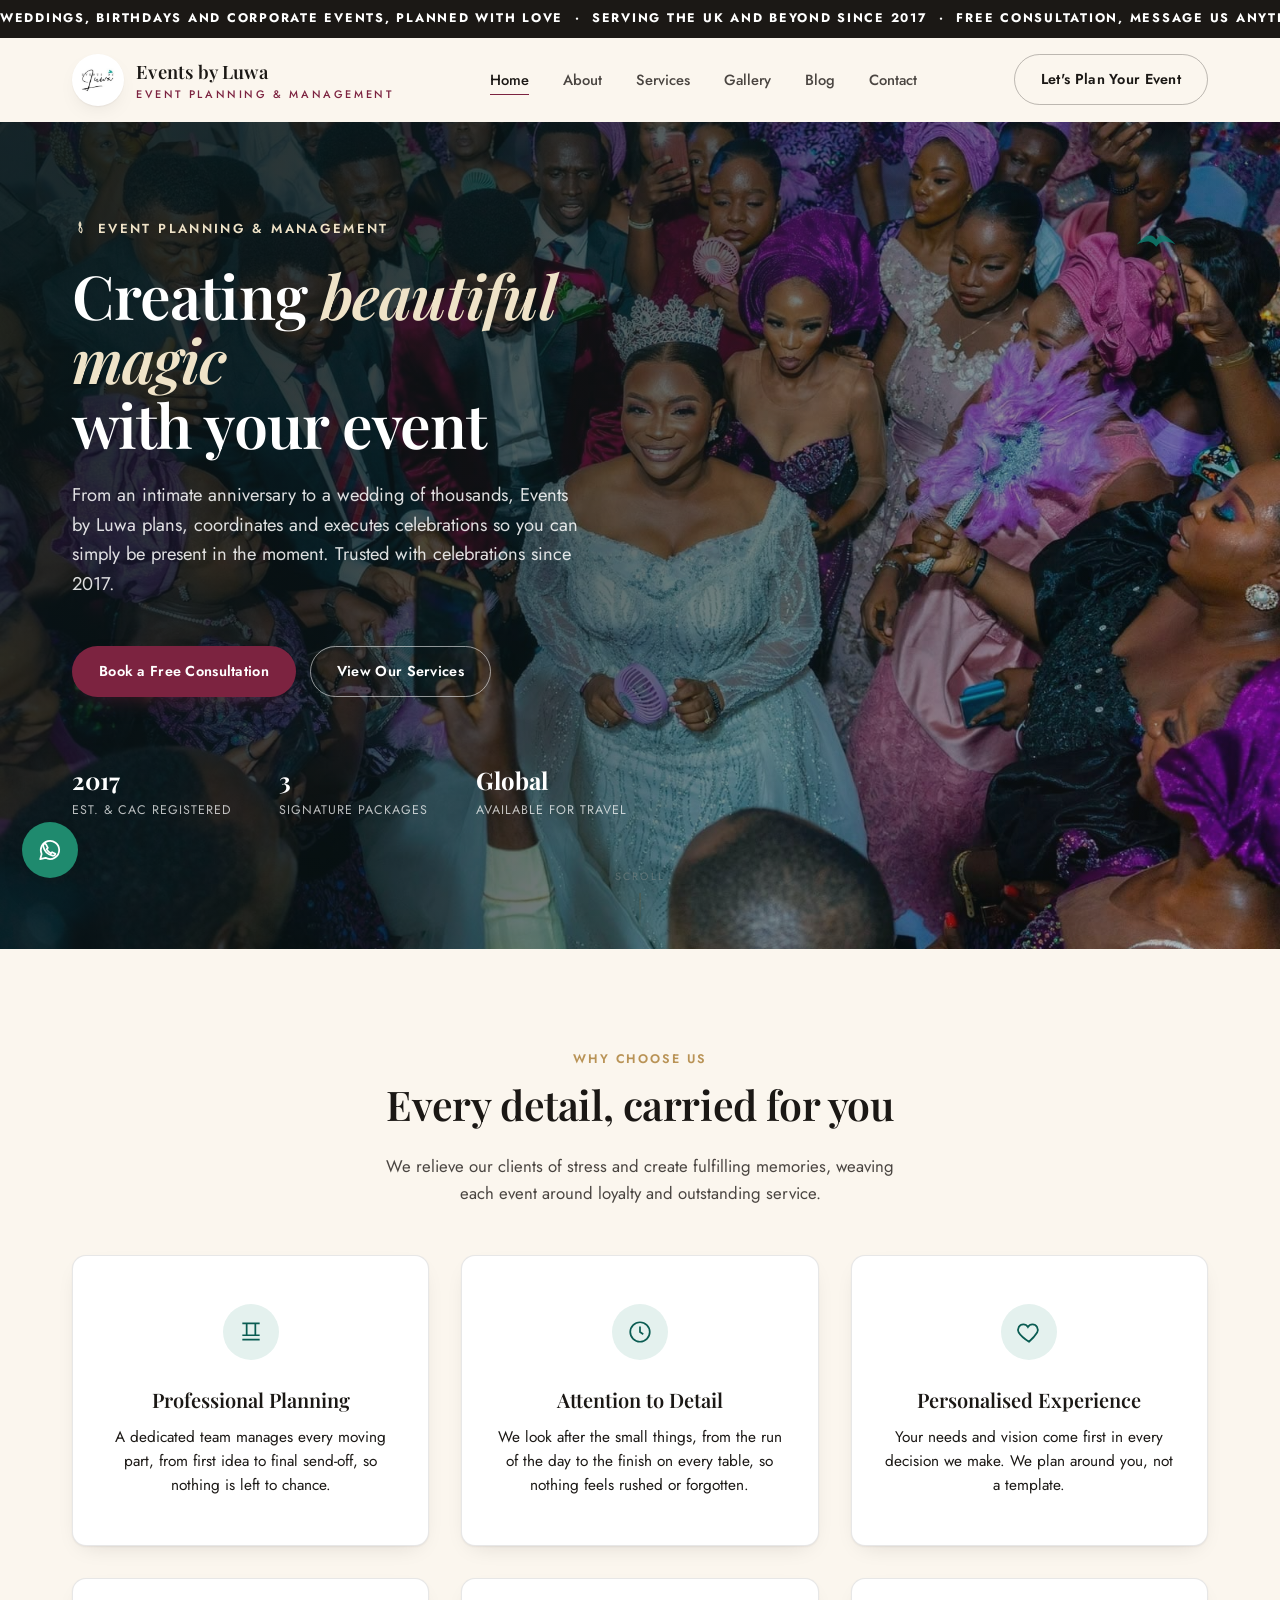
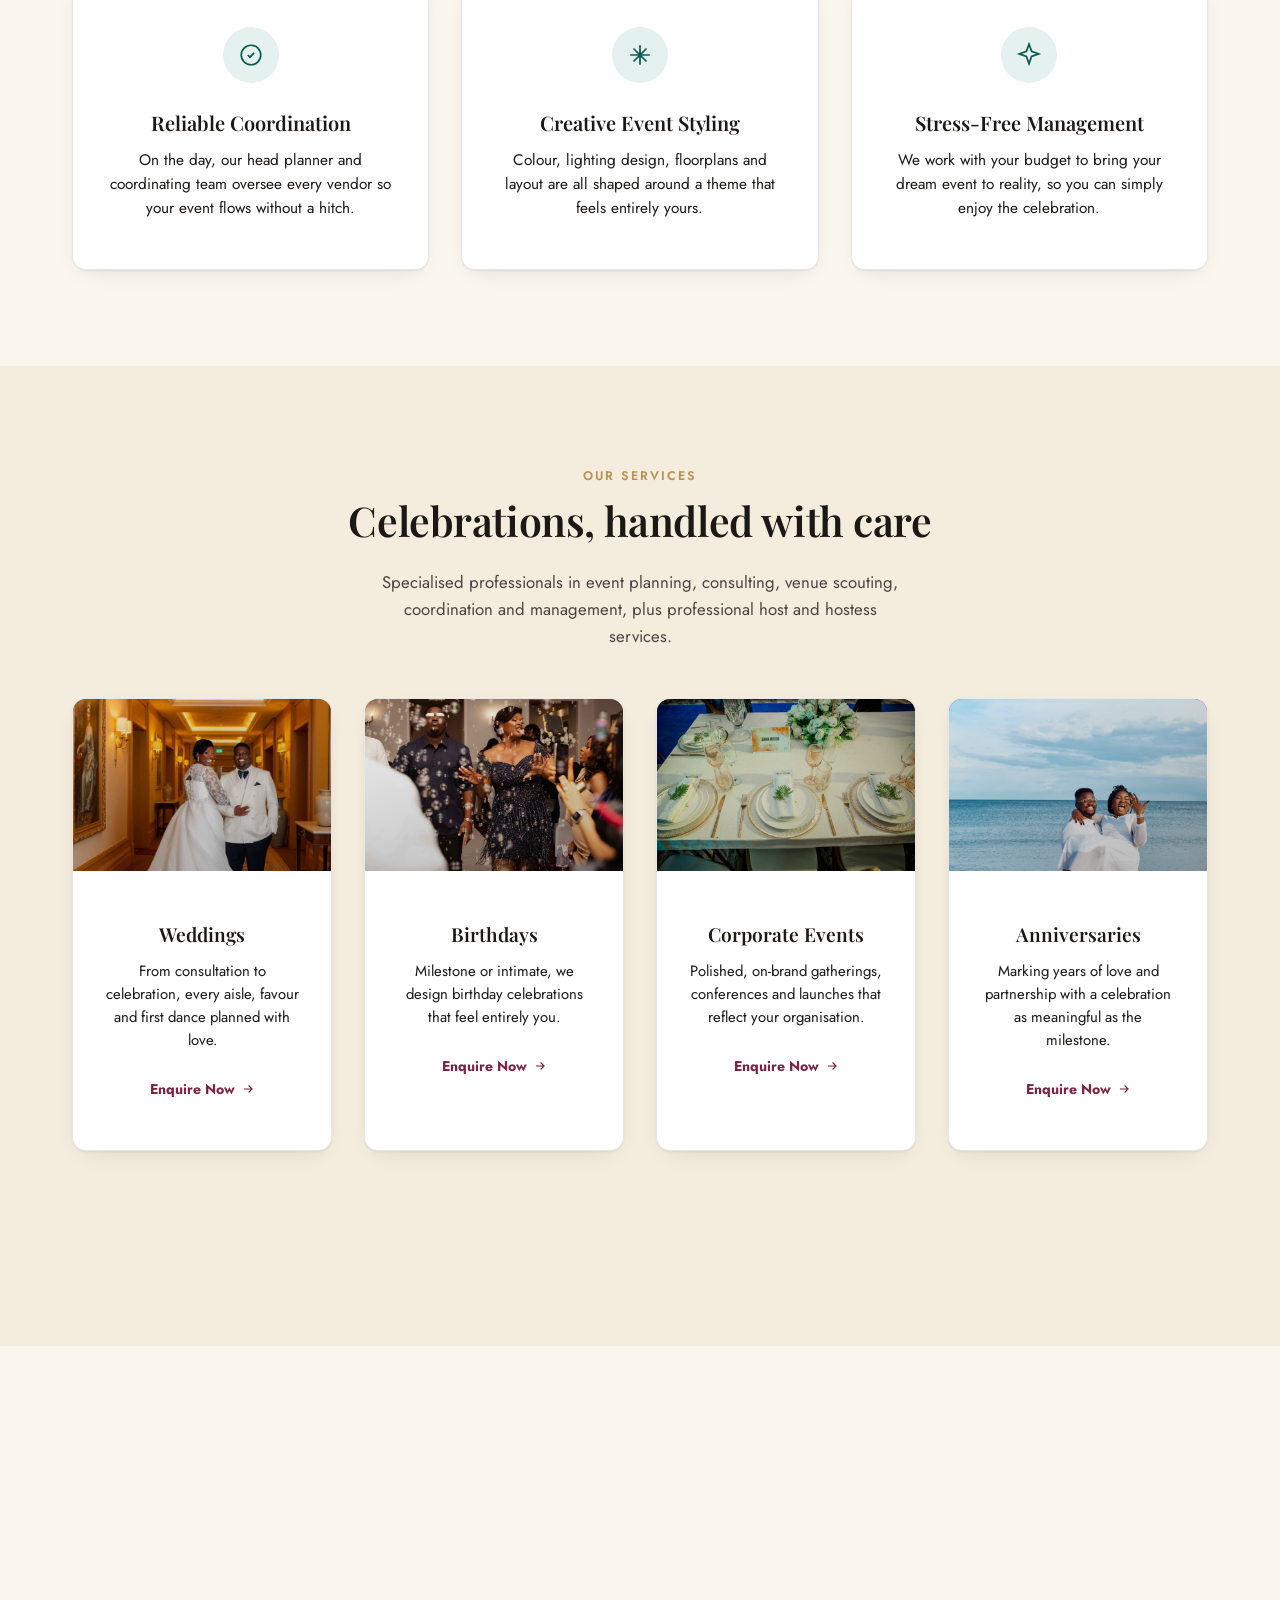
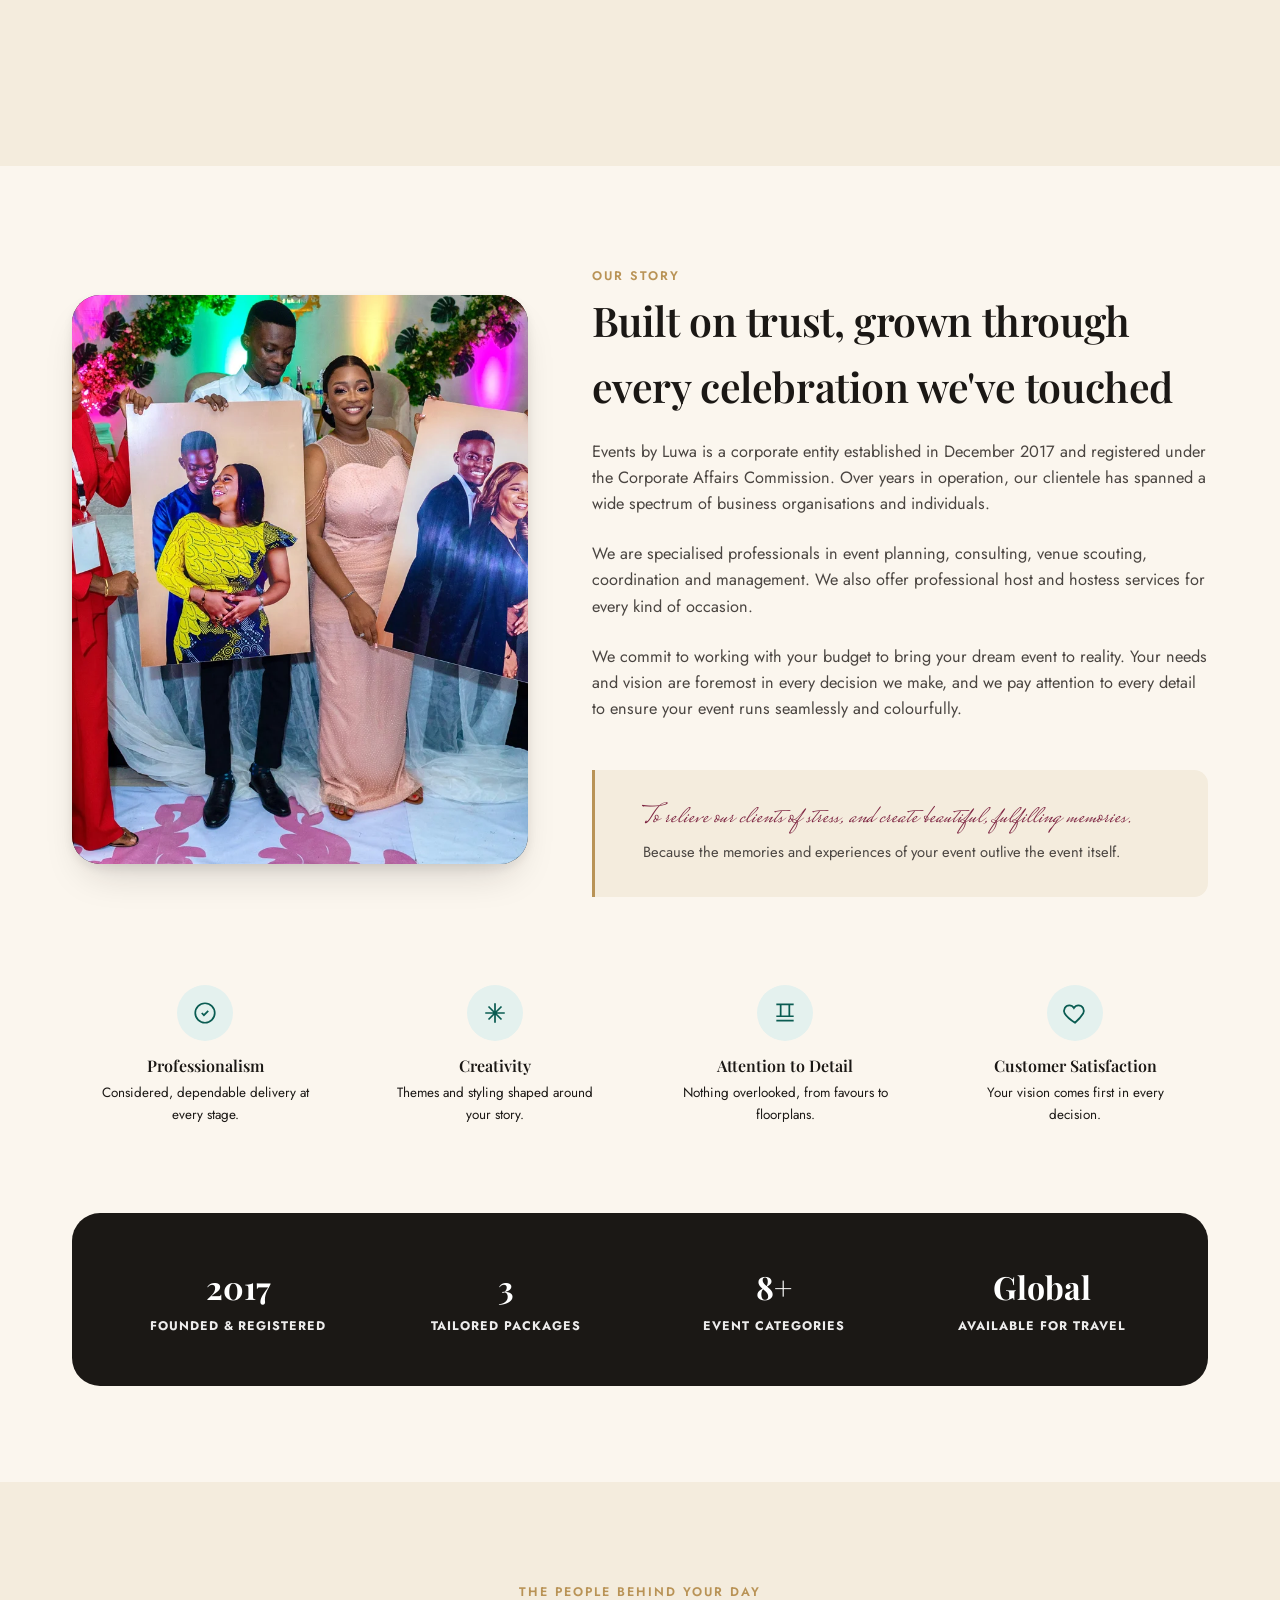
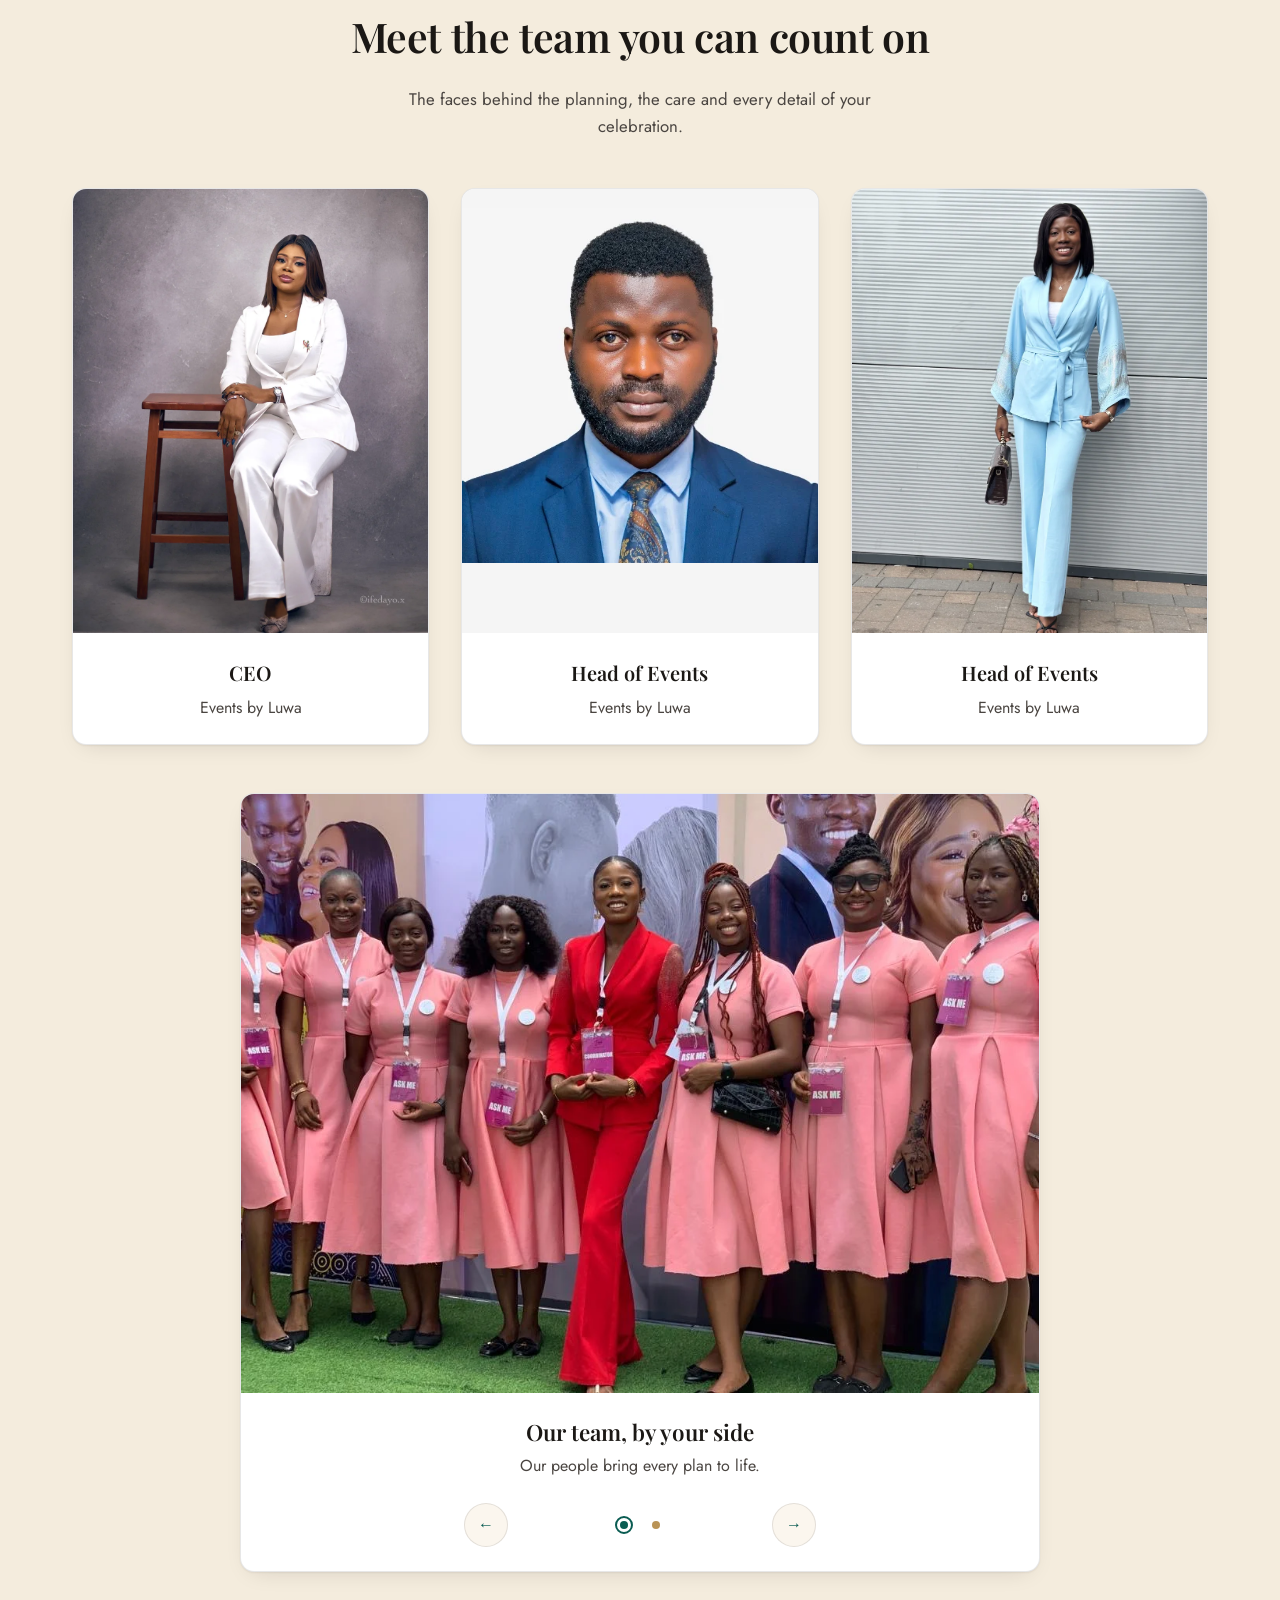
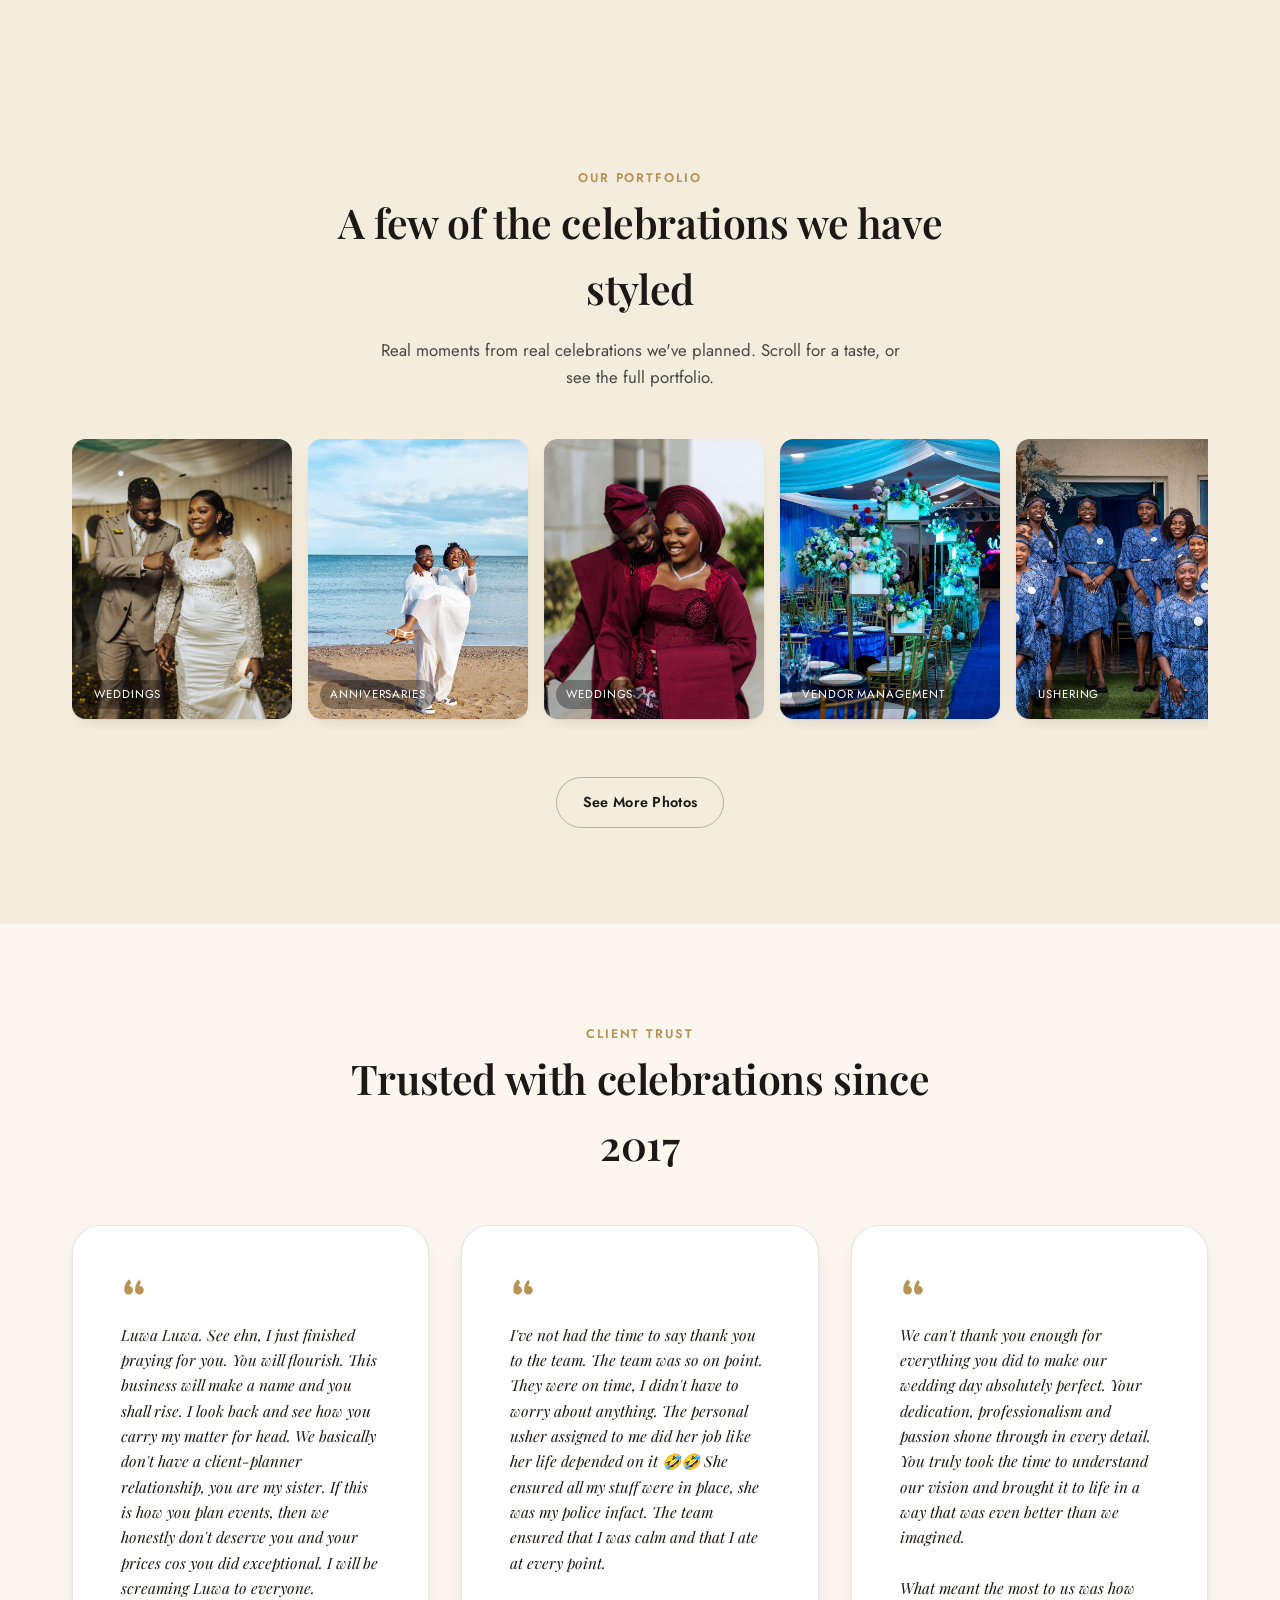
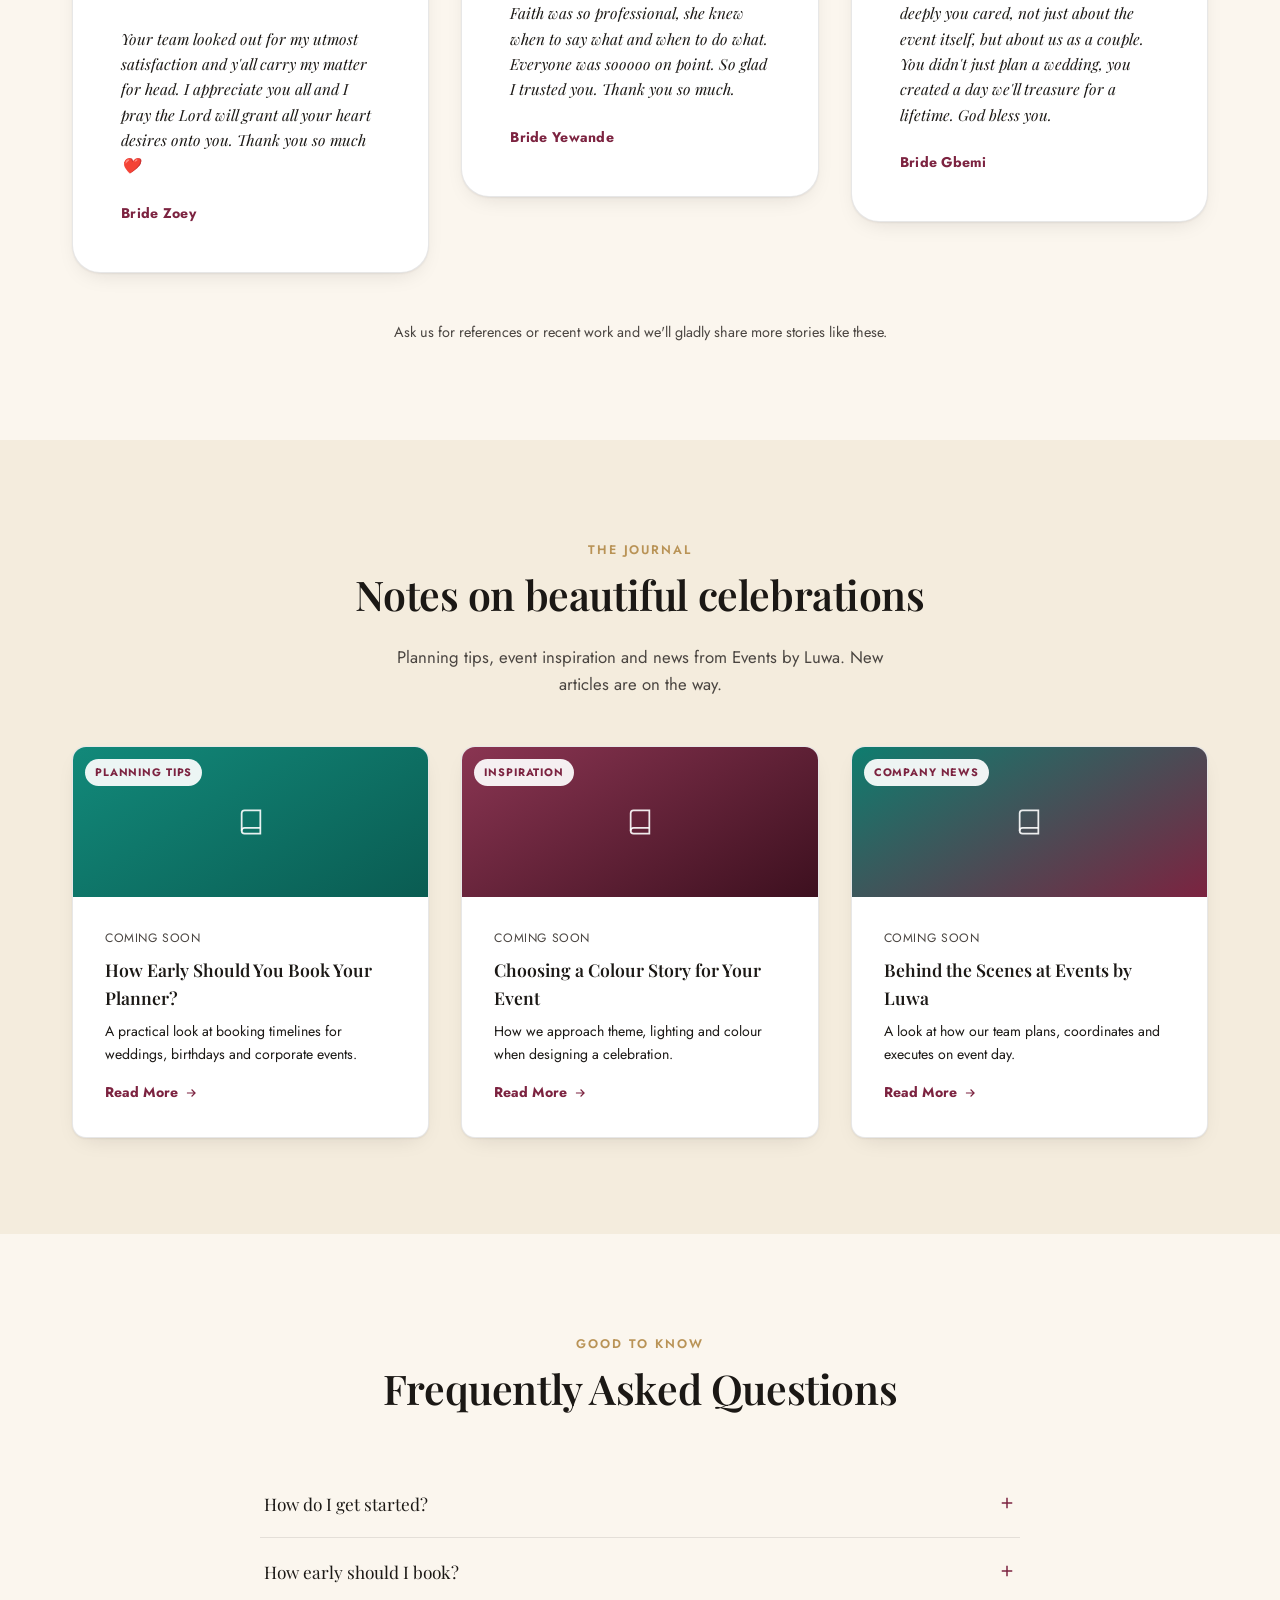
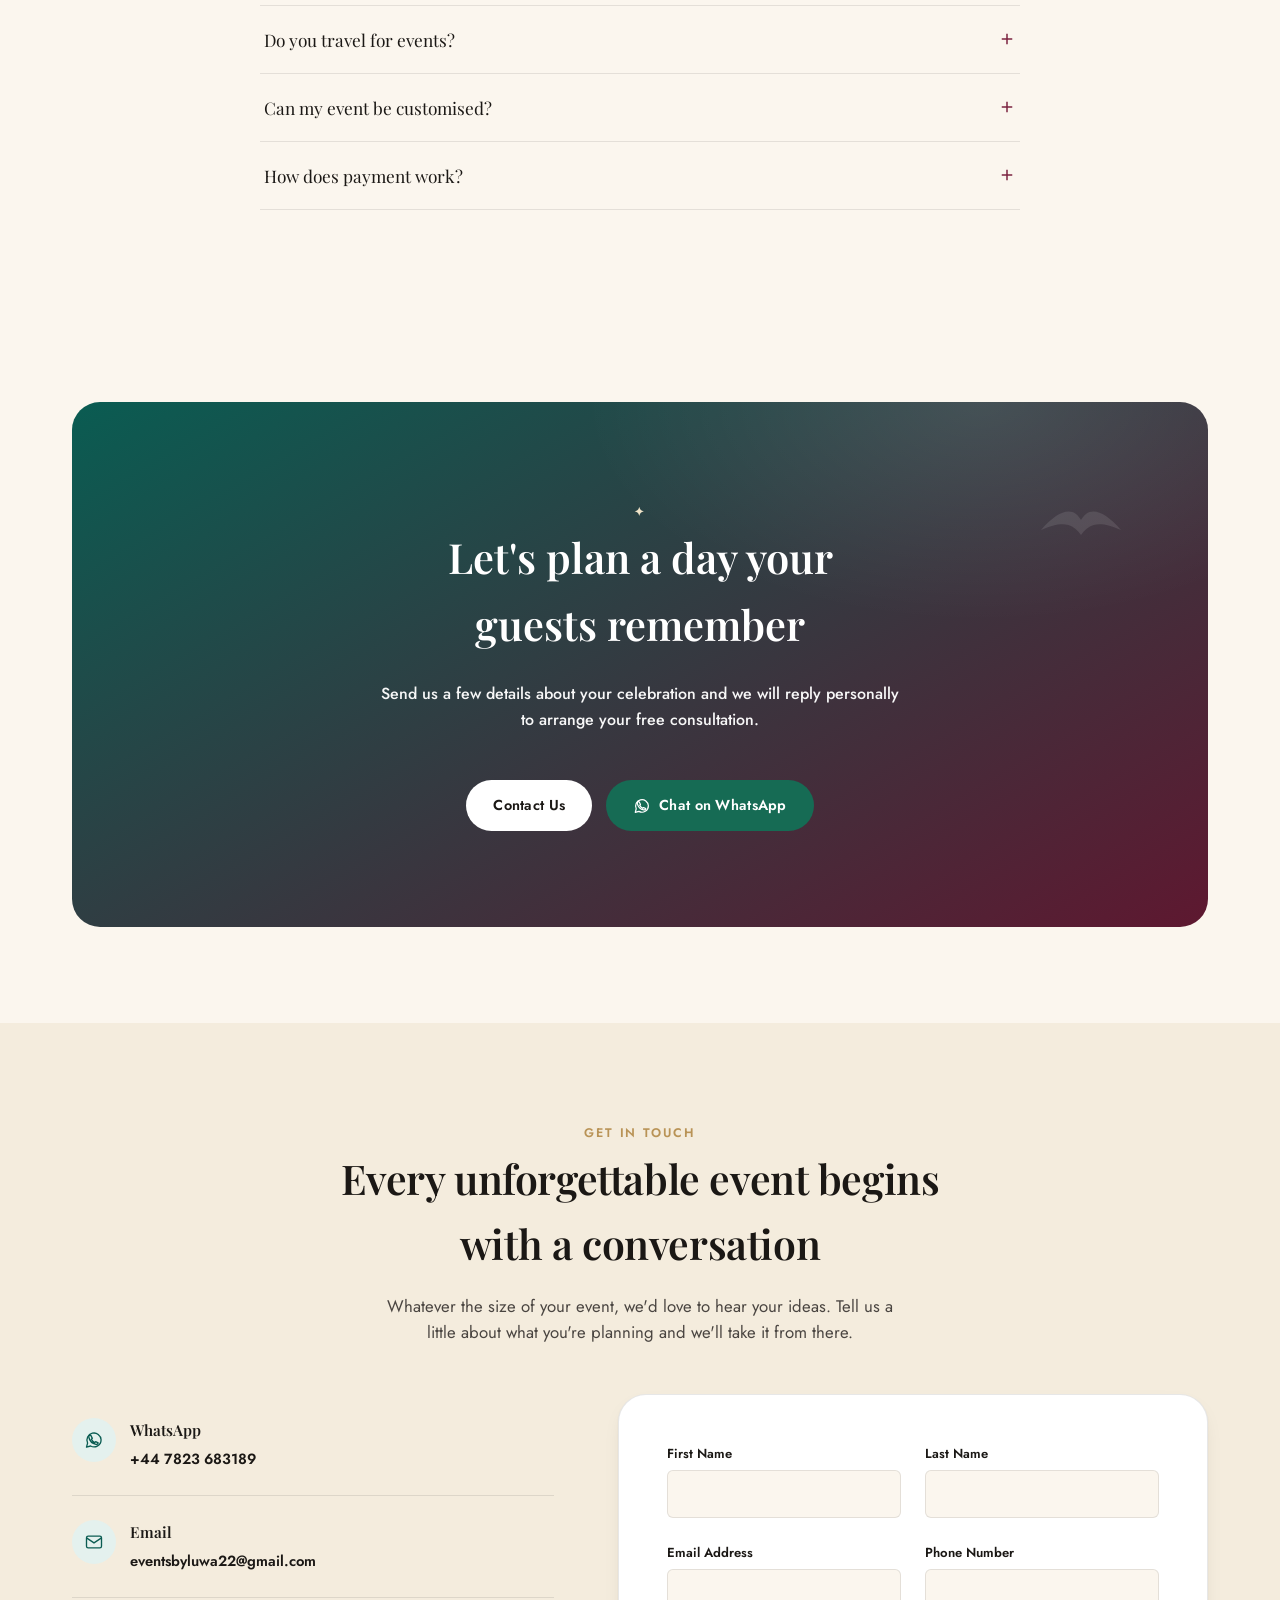
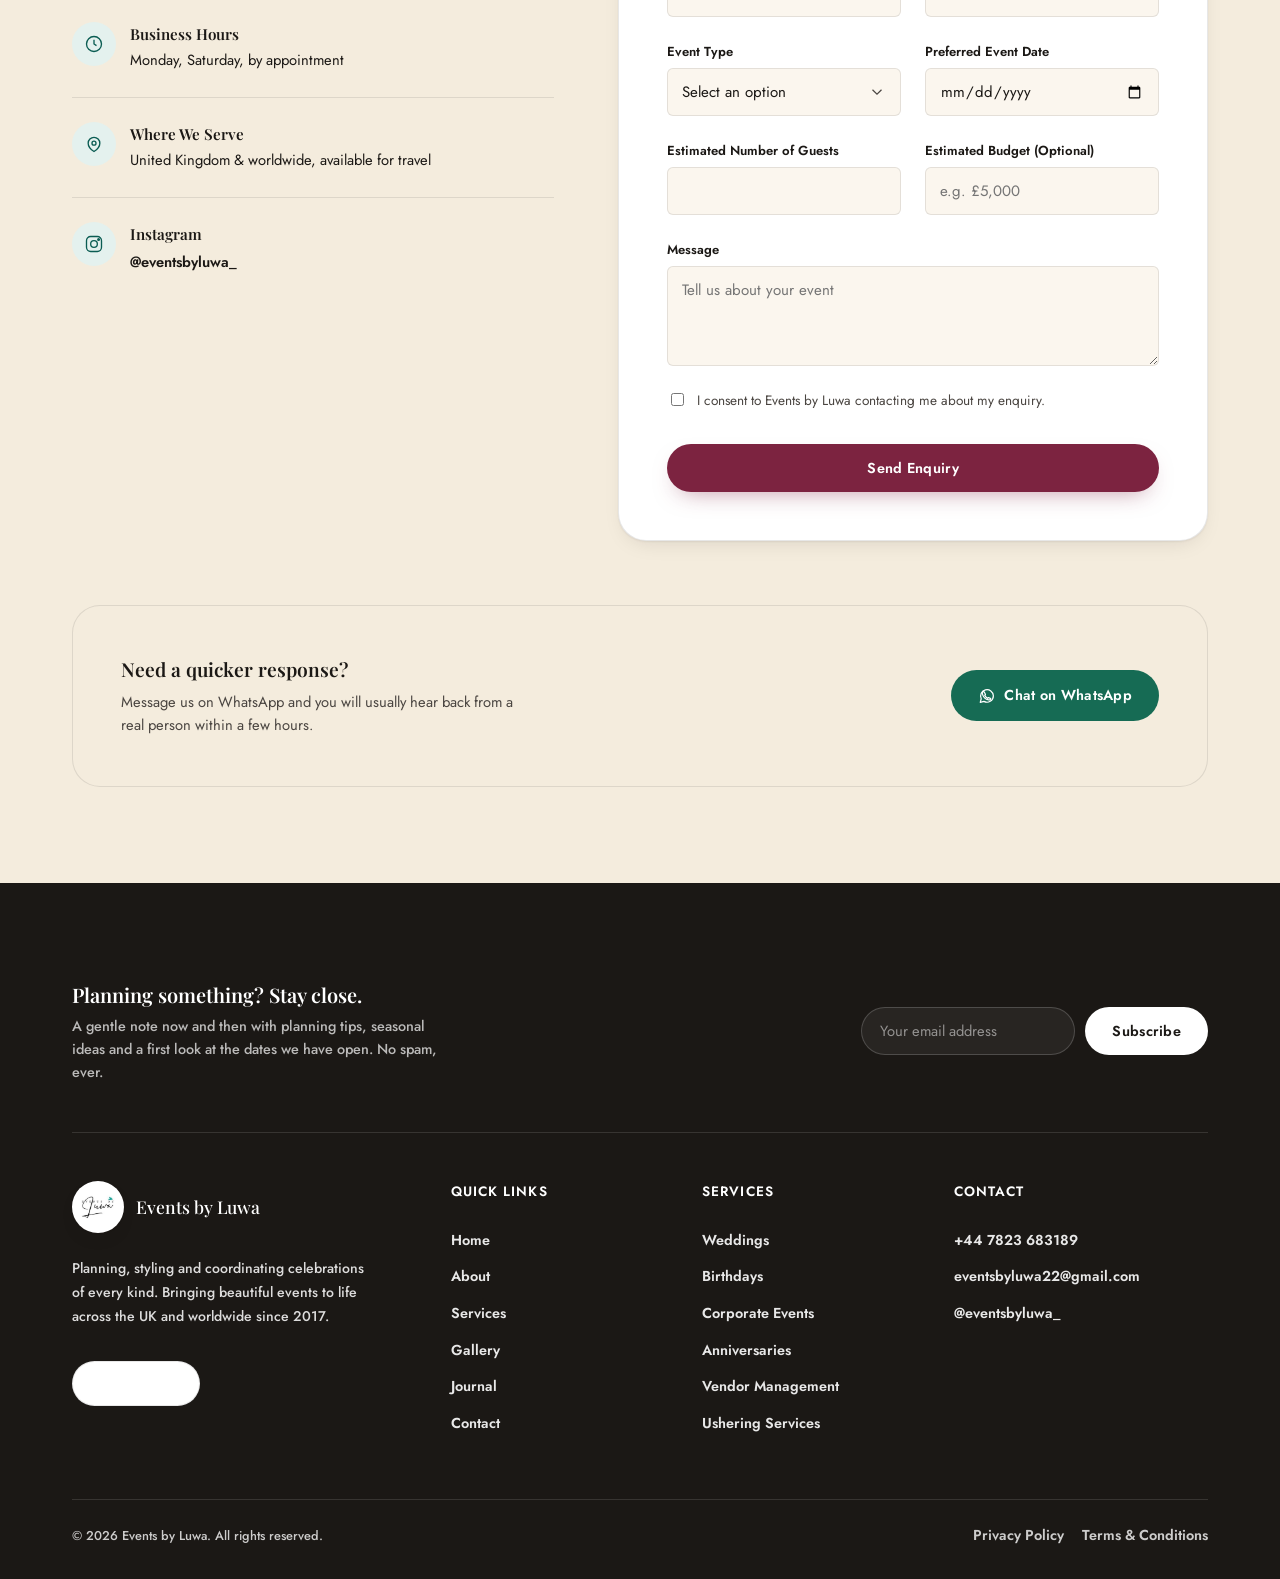
==== commit 96dcff48: "Show only team group photos with compact framing and hover-controlled autoplay" ====
--- a/index.html
+++ b/index.html
@@ -22,7 +22,7 @@
 <link rel="preconnect" href="https://fonts.googleapis.com">
 <link rel="preconnect" href="https://fonts.gstatic.com" crossorigin>
 <link href="https://fonts.googleapis.com/css2?family=Playfair+Display:ital,wght@0,500;0,600;0,700;1,500&family=Jost:wght@300;400;500;600;700&family=Mrs+Saint+Delafield&display=swap" rel="stylesheet">
-<link rel="stylesheet" href="assets/styles.css">
+<link rel="stylesheet" href="assets/styles.css?v=team-layout-2">
 <meta property="og:site_name" content="Events by Luwa">
 <meta property="og:image" content="https://eventsbyluwa.com/brand/logo.png">
 <meta name="author" content="Events by Luwa">
@@ -379,38 +379,21 @@
         <figcaption><h3>Head of Events</h3><p>Events by Luwa</p></figcaption>
       </figure>
     </div>
-    <div class="team-carousel reveal" role="region" aria-roledescription="carousel" aria-label="Our team in action">
+    <div class="team-carousel reveal" role="region" aria-roledescription="carousel" aria-label="Meet our team">
       <div class="team-slides">
-      <figure class="team-slide" role="group" aria-roledescription="slide" aria-label="1 of 6">
+      <figure class="team-slide" role="group" aria-roledescription="slide" aria-label="1 of 2">
         <div class="team-slide-media"><img src="assets/team/team-portrait.webp" width="1024" height="768" alt="Events by Luwa coordination and ushering team together at a wedding" loading="lazy" decoding="async"></div>
         <figcaption><h3>Our team, by your side</h3><p>Our people bring every plan to life.</p></figcaption>
       </figure>
-      <figure class="team-slide" role="group" aria-roledescription="slide" aria-label="2 of 6" hidden>
+      <figure class="team-slide" role="group" aria-roledescription="slide" aria-label="2 of 2" hidden>
         <div class="team-slide-media"><img src="assets/team/team-group.webp" width="1024" height="768" alt="The Events by Luwa team in pink dresses with their coordinator in red" loading="lazy" decoding="async"></div>
         <figcaption><h3>Together behind the scenes</h3><p>Our people bring every plan to life.</p></figcaption>
       </figure>
-      <figure class="team-slide" role="group" aria-roledescription="slide" aria-label="3 of 6" hidden>
-        <div class="team-slide-media"><img src="assets/team/team-at-work.webp" width="1400" height="933" alt="Events by Luwa team presenting framed portraits to a couple at their reception" loading="lazy" decoding="async"></div>
-        <figcaption><h3>Celebrating with you</h3><p>Our people bring every plan to life.</p></figcaption>
-      </figure>
-      <figure class="team-slide" role="group" aria-roledescription="slide" aria-label="4 of 6" hidden>
-        <div class="team-slide-media"><img src="assets/team/team-wedding-entrance.webp" width="1600" height="1067" alt="Events by Luwa team accompanying a bride and groom at their wedding" loading="lazy" decoding="async"></div>
-        <figcaption><h3>With you through every moment</h3><p>Our people bring every plan to life.</p></figcaption>
-      </figure>
-      <figure class="team-slide" role="group" aria-roledescription="slide" aria-label="5 of 6" hidden>
-        <div class="team-slide-media"><img src="assets/team/team-gift-presentation.webp" width="1600" height="1067" alt="Events by Luwa coordinators helping a couple unwrap a gift at their reception" loading="lazy" decoding="async"></div>
-        <figcaption><h3>The thoughtful details</h3><p>Our people bring every plan to life.</p></figcaption>
-      </figure>
-      <figure class="team-slide" role="group" aria-roledescription="slide" aria-label="6 of 6" hidden>
-        <div class="team-slide-media"><img src="assets/team/bridal-coordination.webp" width="1000" height="1500" alt="An Events by Luwa coordinator helping a bride prepare for her wedding" loading="lazy" decoding="async"></div>
-        <figcaption><h3>Care from the very beginning</h3><p>Our people bring every plan to life.</p></figcaption>
-      </figure>
       </div>
       <div class="team-controls">
         <button type="button" class="team-nav" data-team-prev aria-label="Previous team photo">&#8592;</button>
-        <div class="team-dots" role="group" aria-label="Choose a team photo"><button type="button" class="team-dot" data-team-index="0" aria-label="Show team photo 1" aria-pressed="true"></button><button type="button" class="team-dot" data-team-index="1" aria-label="Show team photo 2" aria-pressed="false"></button><button type="button" class="team-dot" data-team-index="2" aria-label="Show team photo 3" aria-pressed="false"></button><button type="button" class="team-dot" data-team-index="3" aria-label="Show team photo 4" aria-pressed="false"></button><button type="button" class="team-dot" data-team-index="4" aria-label="Show team photo 5" aria-pressed="false"></button><button type="button" class="team-dot" data-team-index="5" aria-label="Show team photo 6" aria-pressed="false"></button></div>
+        <div class="team-dots" role="group" aria-label="Choose a team photo"><button type="button" class="team-dot" data-team-index="0" aria-label="Show team photo 1" aria-pressed="true"></button><button type="button" class="team-dot" data-team-index="1" aria-label="Show team photo 2" aria-pressed="false"></button></div>
         <button type="button" class="team-nav" data-team-next aria-label="Next team photo">&#8594;</button>
-        <button type="button" class="team-play" data-team-play>Pause slideshow</button>
       </div>
       <p class="team-announcement" aria-live="polite" aria-atomic="true"></p>
     </div>
@@ -703,6 +686,6 @@
   <button class="lb-nav lb-next" id="lbNext" aria-label="Next photo"><svg viewBox="0 0 24 24" fill="none" stroke="currentColor" stroke-width="2"><path d="M9 6l6 6-6 6"/></svg></button>
 </div>
 
-<script src="assets/app.js" defer></script>
+<script src="assets/app.js?v=team-layout-2" defer></script>
 </body>
 </html>
--- a/assets/styles.css
+++ b/assets/styles.css
@@ -866,21 +866,26 @@
 .team-card figcaption{padding:var(--sp-3);text-align:center;}
 .team-card h3{font-size:1.25rem;}
 .team-card p,.team-slide p{color:var(--ink-soft);margin-top:6px;}
-.team-carousel{margin:var(--sp-5) 0 0;border-radius:var(--radius-m);overflow:hidden;background:var(--white);border:1px solid var(--line);}
+.team-carousel{max-width:800px;margin:var(--sp-5) auto 0;border-radius:var(--radius-m);overflow:hidden;background:var(--white);border:1px solid var(--line);box-shadow:var(--shadow-1);}
 .team-slide{margin:0;}
 .team-slide[hidden]{display:none;}
-.team-slide-media{aspect-ratio:4/3;background:var(--surface);}
-.team-slide-media img{width:100%;height:100%;object-fit:contain;}
-.team-slide figcaption{padding:var(--sp-3);text-align:center;}
-.team-controls{display:none;align-items:center;justify-content:center;gap:12px;flex-wrap:wrap;padding:0 var(--sp-3) var(--sp-3);}
-.team-carousel.ready .team-controls{display:flex;}
-.team-nav,.team-play{min-width:44px;min-height:44px;border:1px solid var(--line);border-radius:24px;background:var(--ivory);color:var(--teal-deep);font-size:1rem;}
-.team-play{padding:8px 18px;font-size:.88rem;}
-.team-nav:hover,.team-play:hover{background:var(--teal-pale);}
-.team-dots{display:flex;align-items:center;}
+.team-slide-media{position:relative;aspect-ratio:4/3;overflow:hidden;background:var(--surface);}
+.team-slide-media img{position:absolute;inset:0;z-index:1;display:block;width:100%;height:100%;object-fit:contain;}
+.team-slide figcaption{min-height:110px;padding:20px var(--sp-3);text-align:center;display:flex;flex-direction:column;justify-content:center;}
+.team-slide h3{font-size:clamp(1.1rem,2.4vw,1.4rem);line-height:1.35;}
+.team-controls{display:none;grid-template-columns:44px minmax(0,1fr) 44px;align-items:center;gap:12px;max-width:400px;margin:0 auto;padding:0 var(--sp-3) var(--sp-3);}
+.team-carousel.ready .team-controls{display:grid;}
+.team-nav{min-width:44px;min-height:44px;border:1px solid var(--line);border-radius:24px;background:var(--ivory);color:var(--teal-deep);font-size:1rem;}
+.team-nav:hover{background:var(--teal-pale);}
+.team-dots{display:flex;align-items:center;justify-content:center;min-width:0;}
 .team-dot{width:32px;height:44px;padding:0;border:0;background:transparent;display:grid;place-items:center;}
 .team-dot::before{content:"";width:8px;height:8px;border-radius:50%;background:var(--gold);}
 .team-dot[aria-pressed="true"]::before{background:var(--teal-deep);outline:2px solid var(--teal-deep);outline-offset:3px;}
 .team-announcement{position:absolute;width:1px;height:1px;padding:0;margin:-1px;overflow:hidden;clip-path:inset(50%);white-space:nowrap;}
 @media(max-width:700px){.leadership-grid{grid-template-columns:1fr;max-width:440px;margin-inline:auto;}}
-@media(max-width:420px){.team-controls{gap:4px;padding-inline:8px;}.team-dot{width:30px;}.team-play{flex-basis:100%;max-width:180px;}}
+@media(max-width:560px){
+  .team-slide figcaption{min-height:144px;padding:16px;}
+  .team-controls{grid-template-columns:44px minmax(0,1fr) 44px;gap:8px;padding:0 12px 16px;}
+  .team-dot{width:clamp(22px,7vw,32px);}
+}
+@media(max-width:380px){.footer-news > div{min-width:0;width:100%;}.footer-news input{min-width:0;}.footer-news form{flex-wrap:wrap;}}
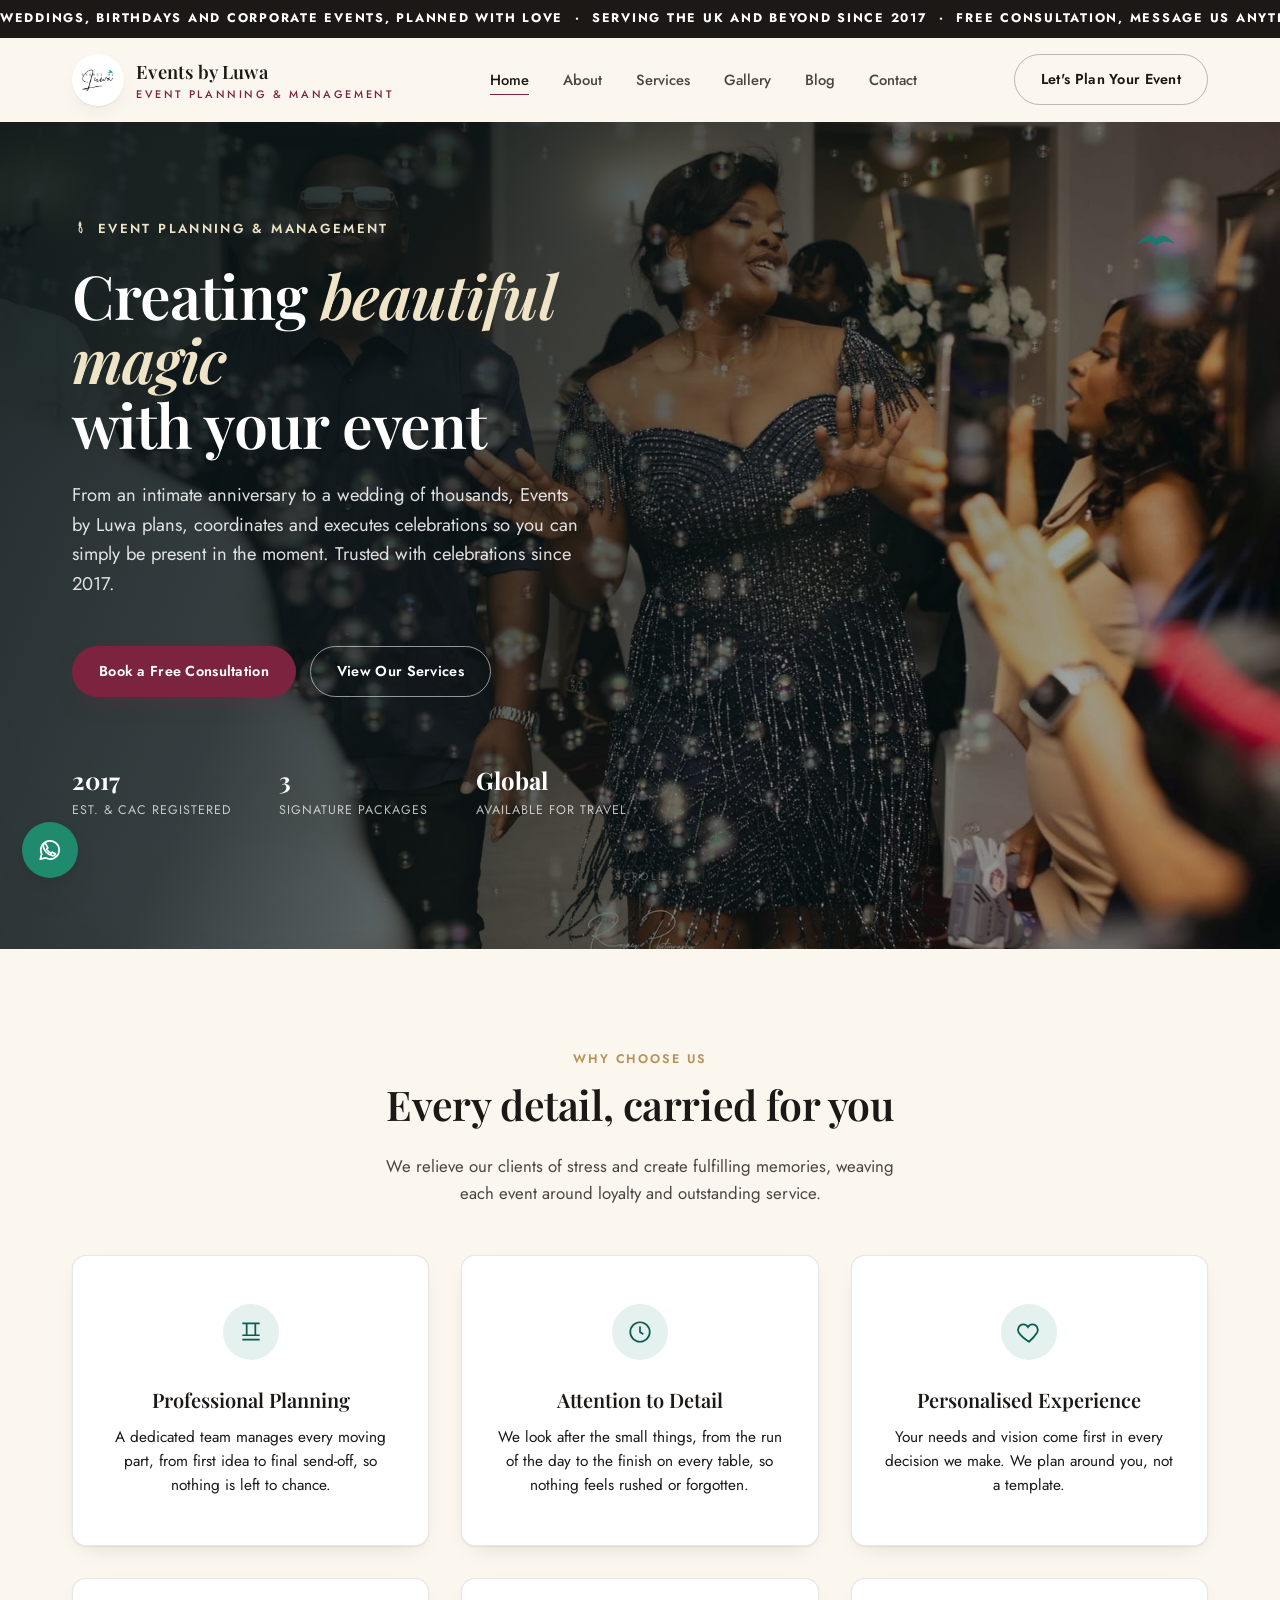
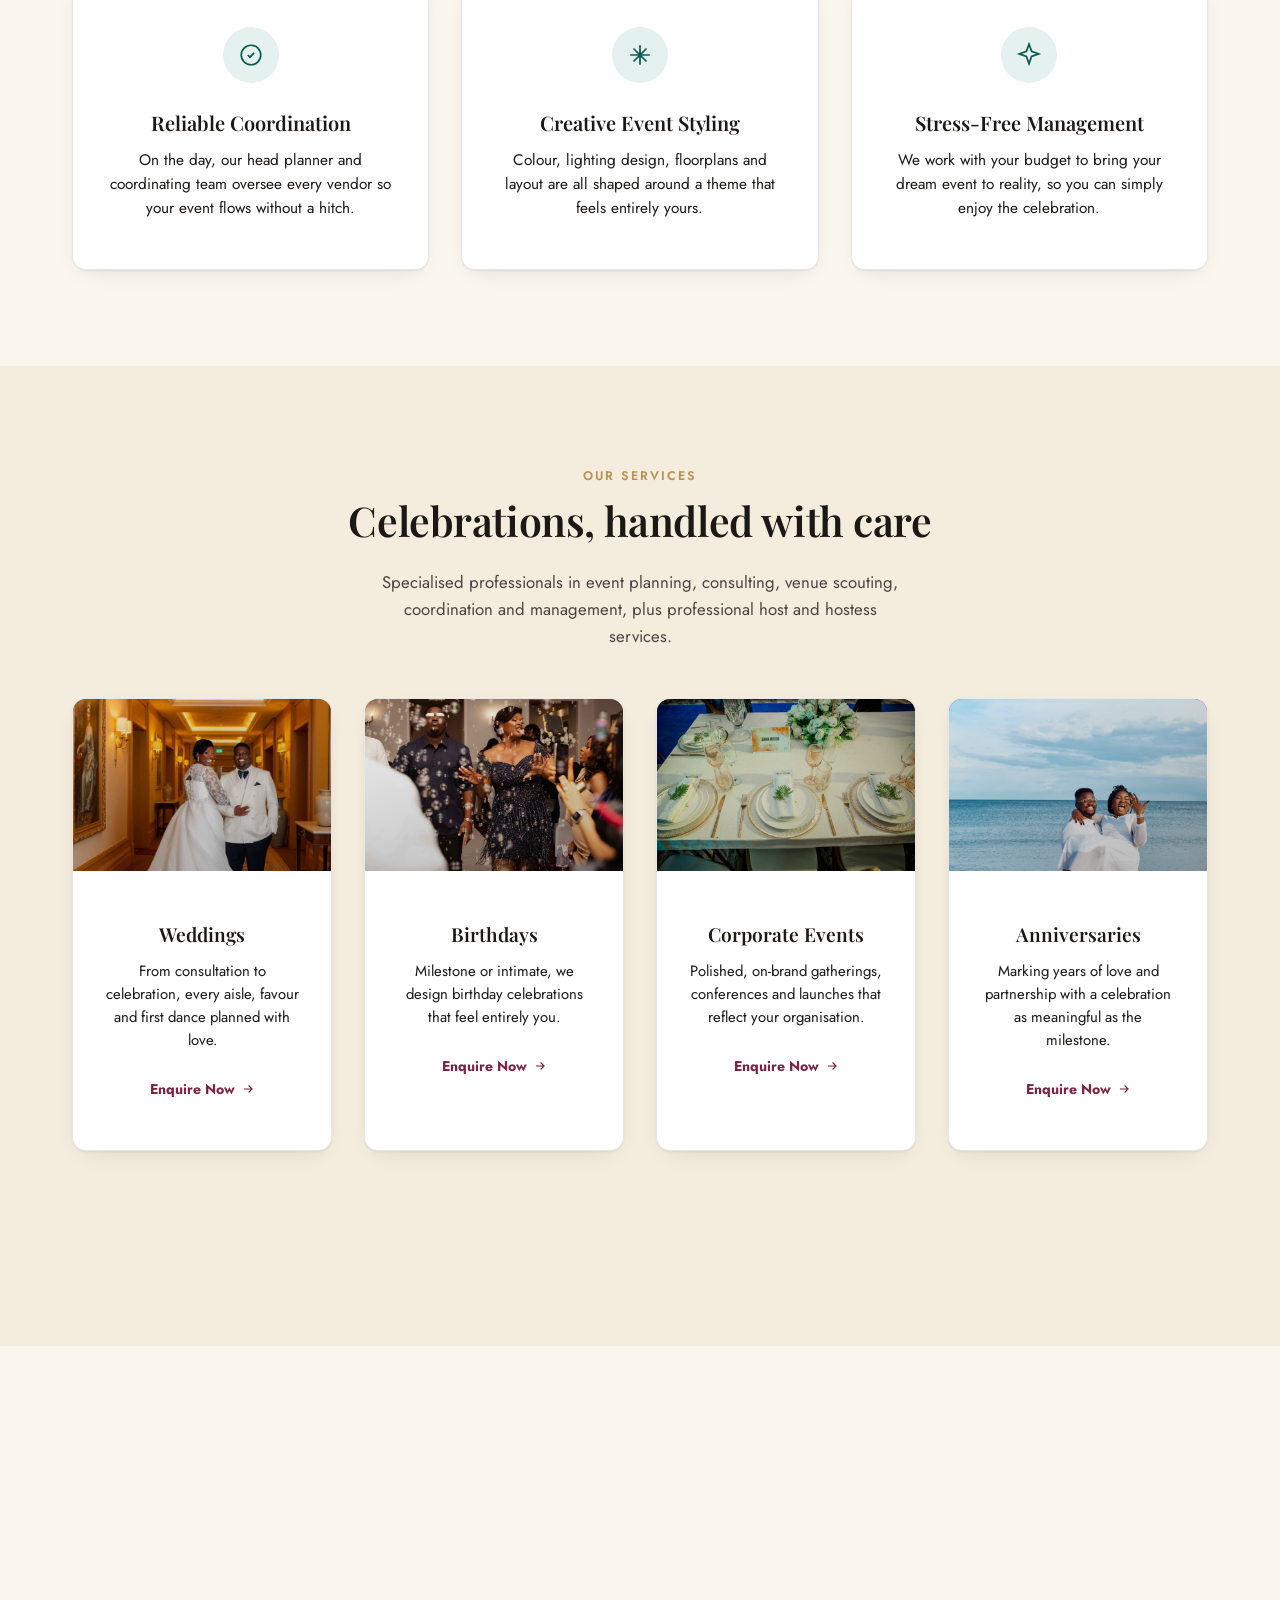
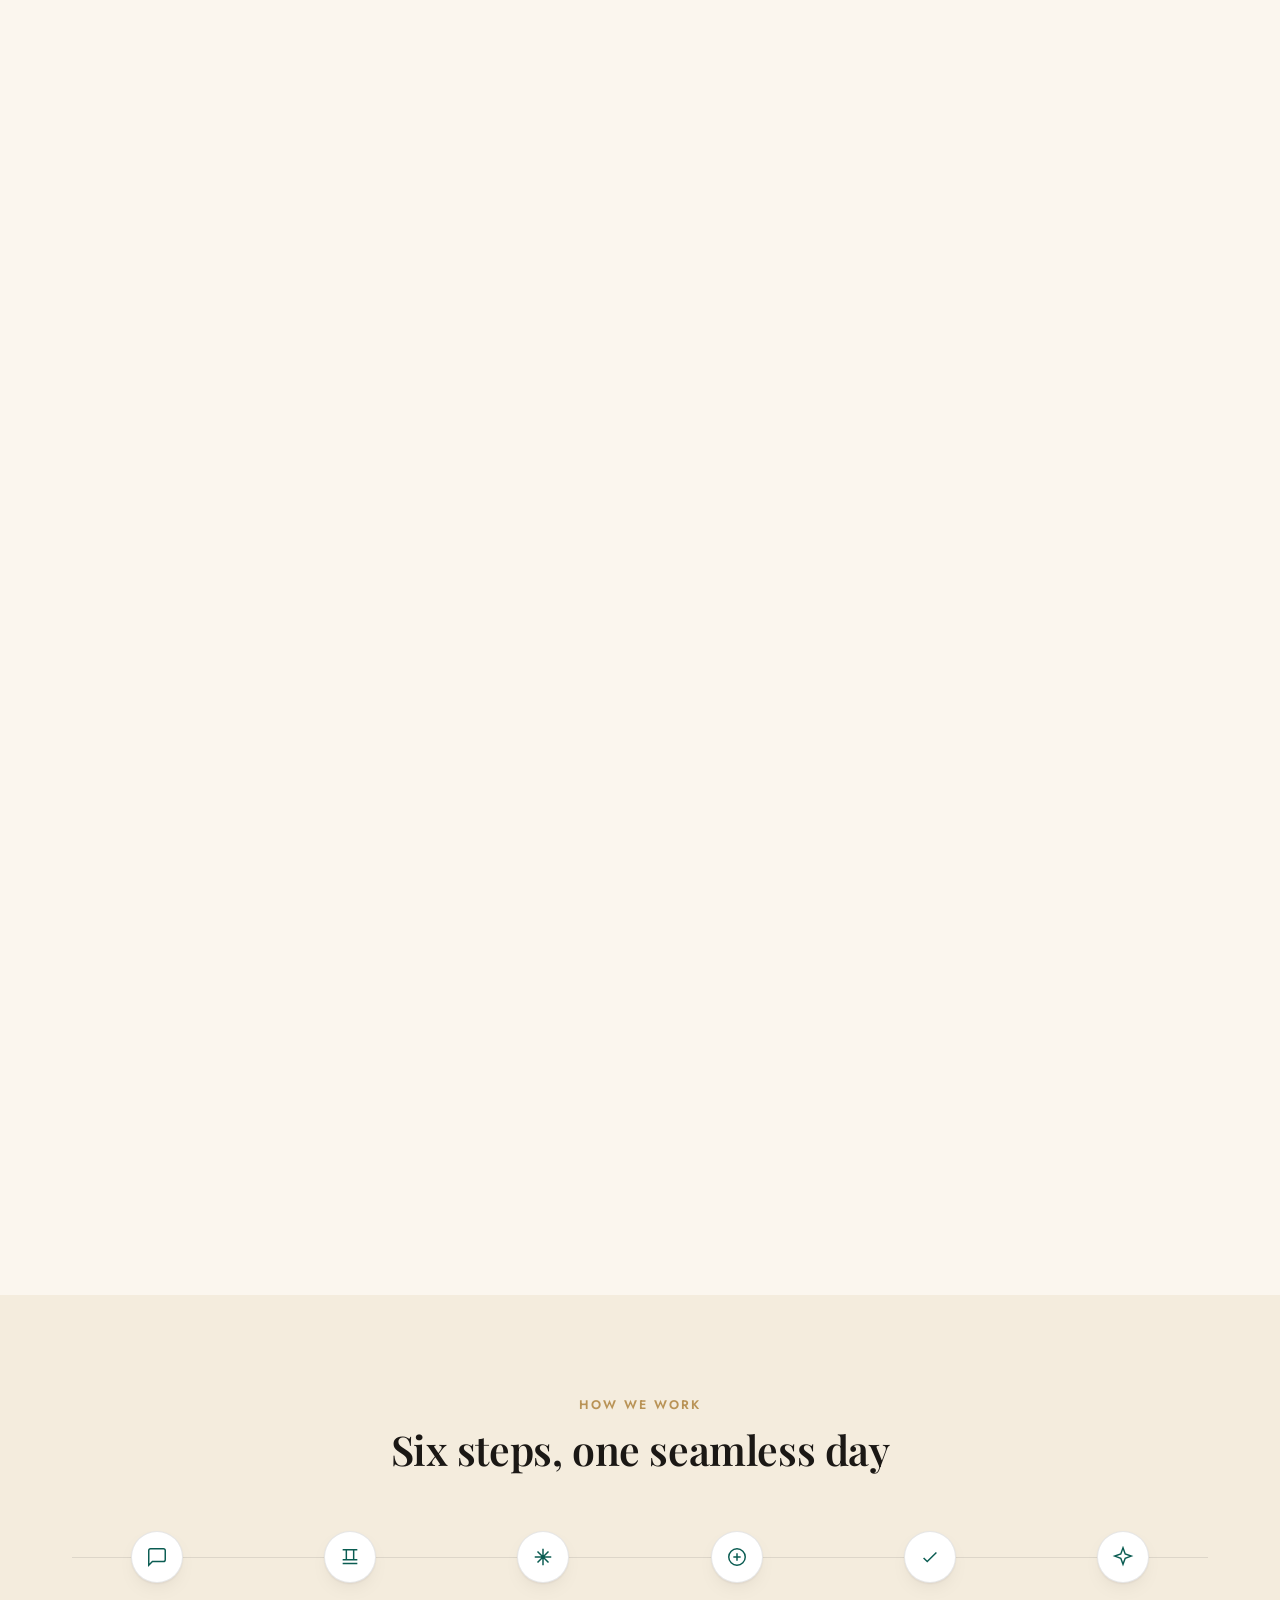
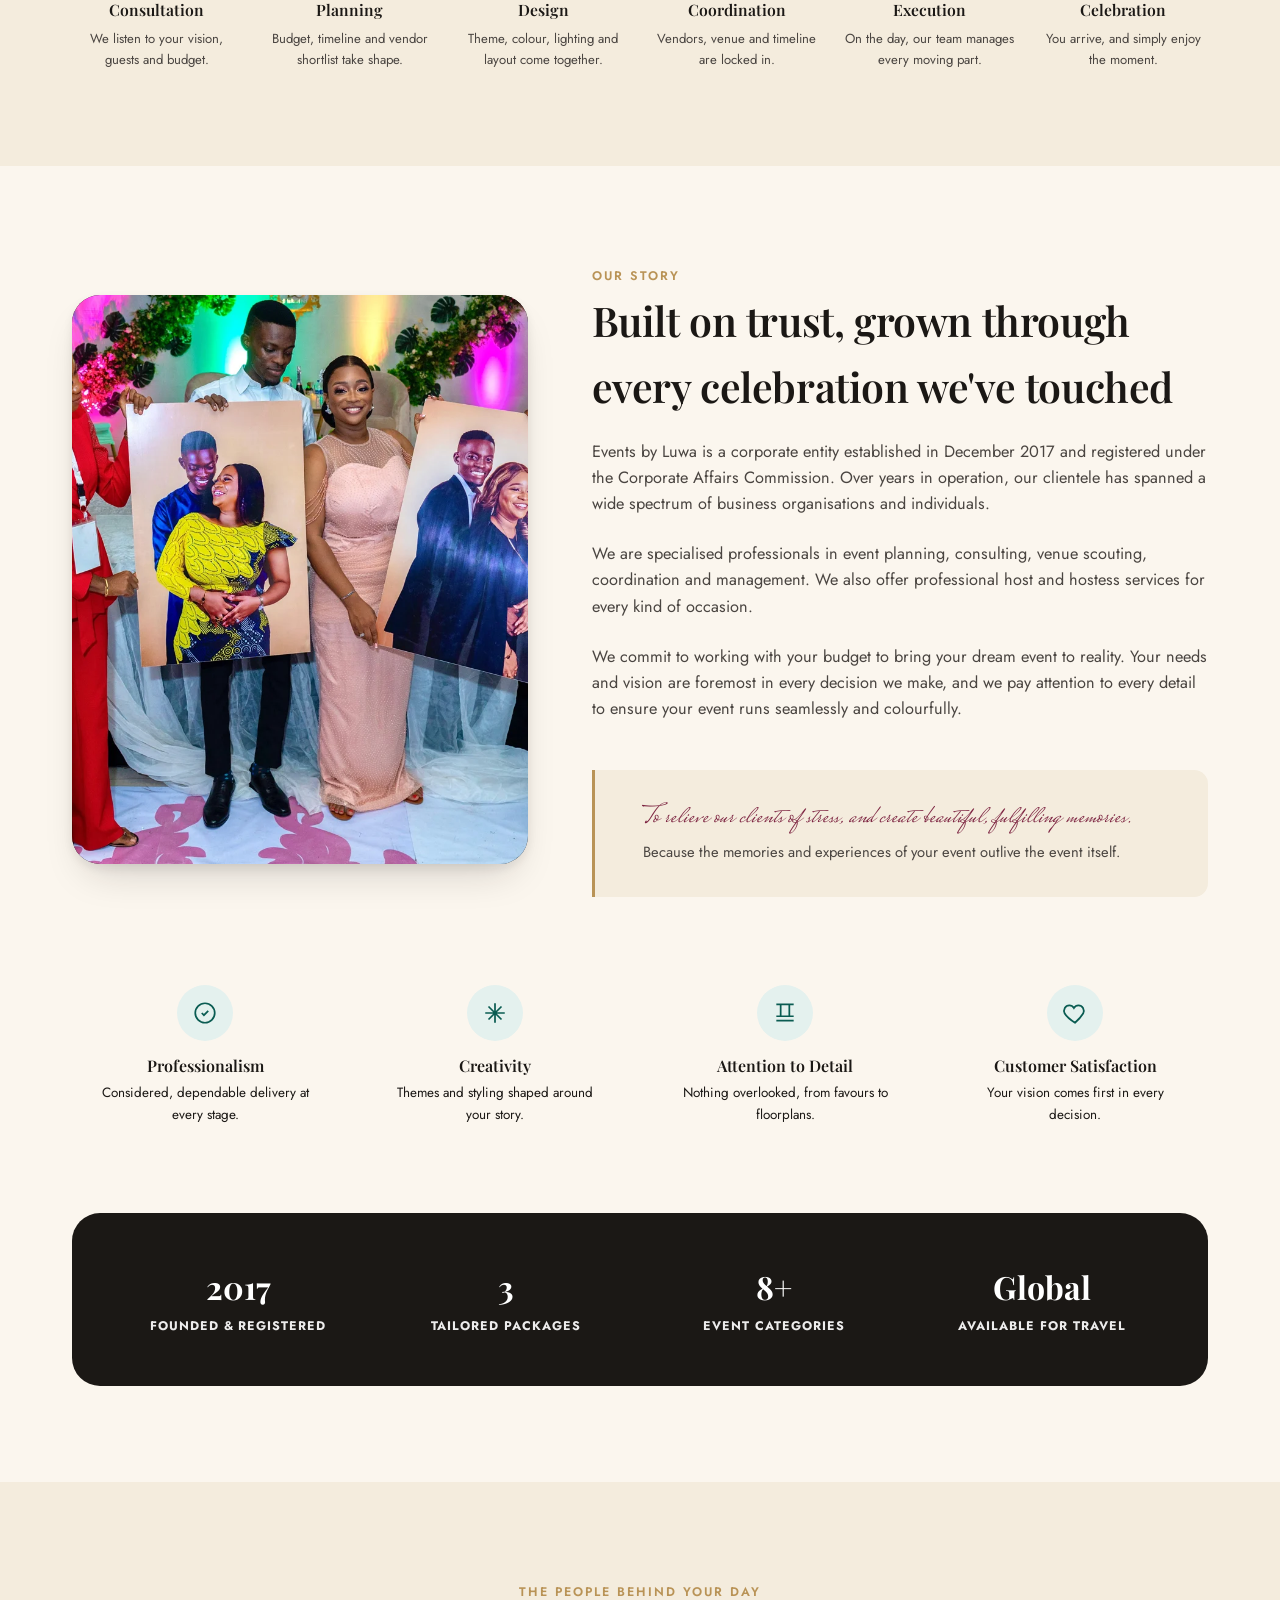
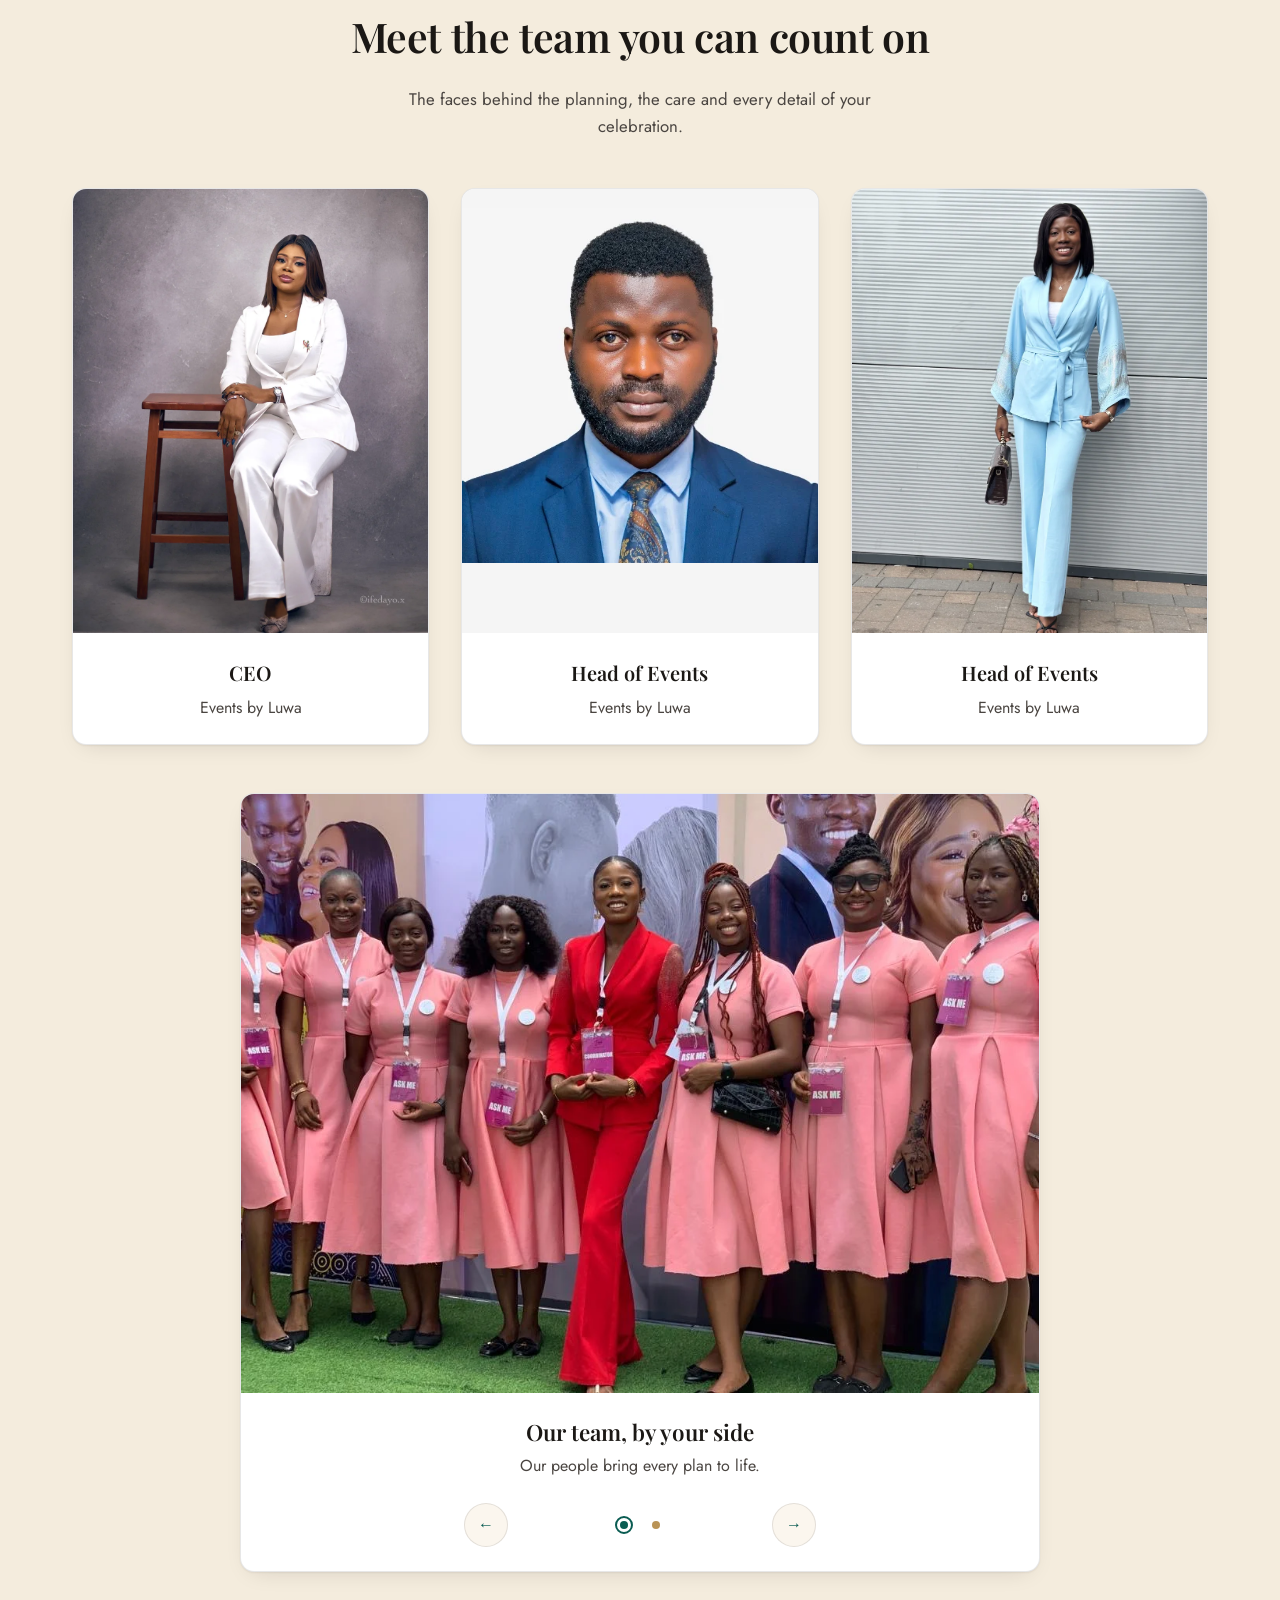
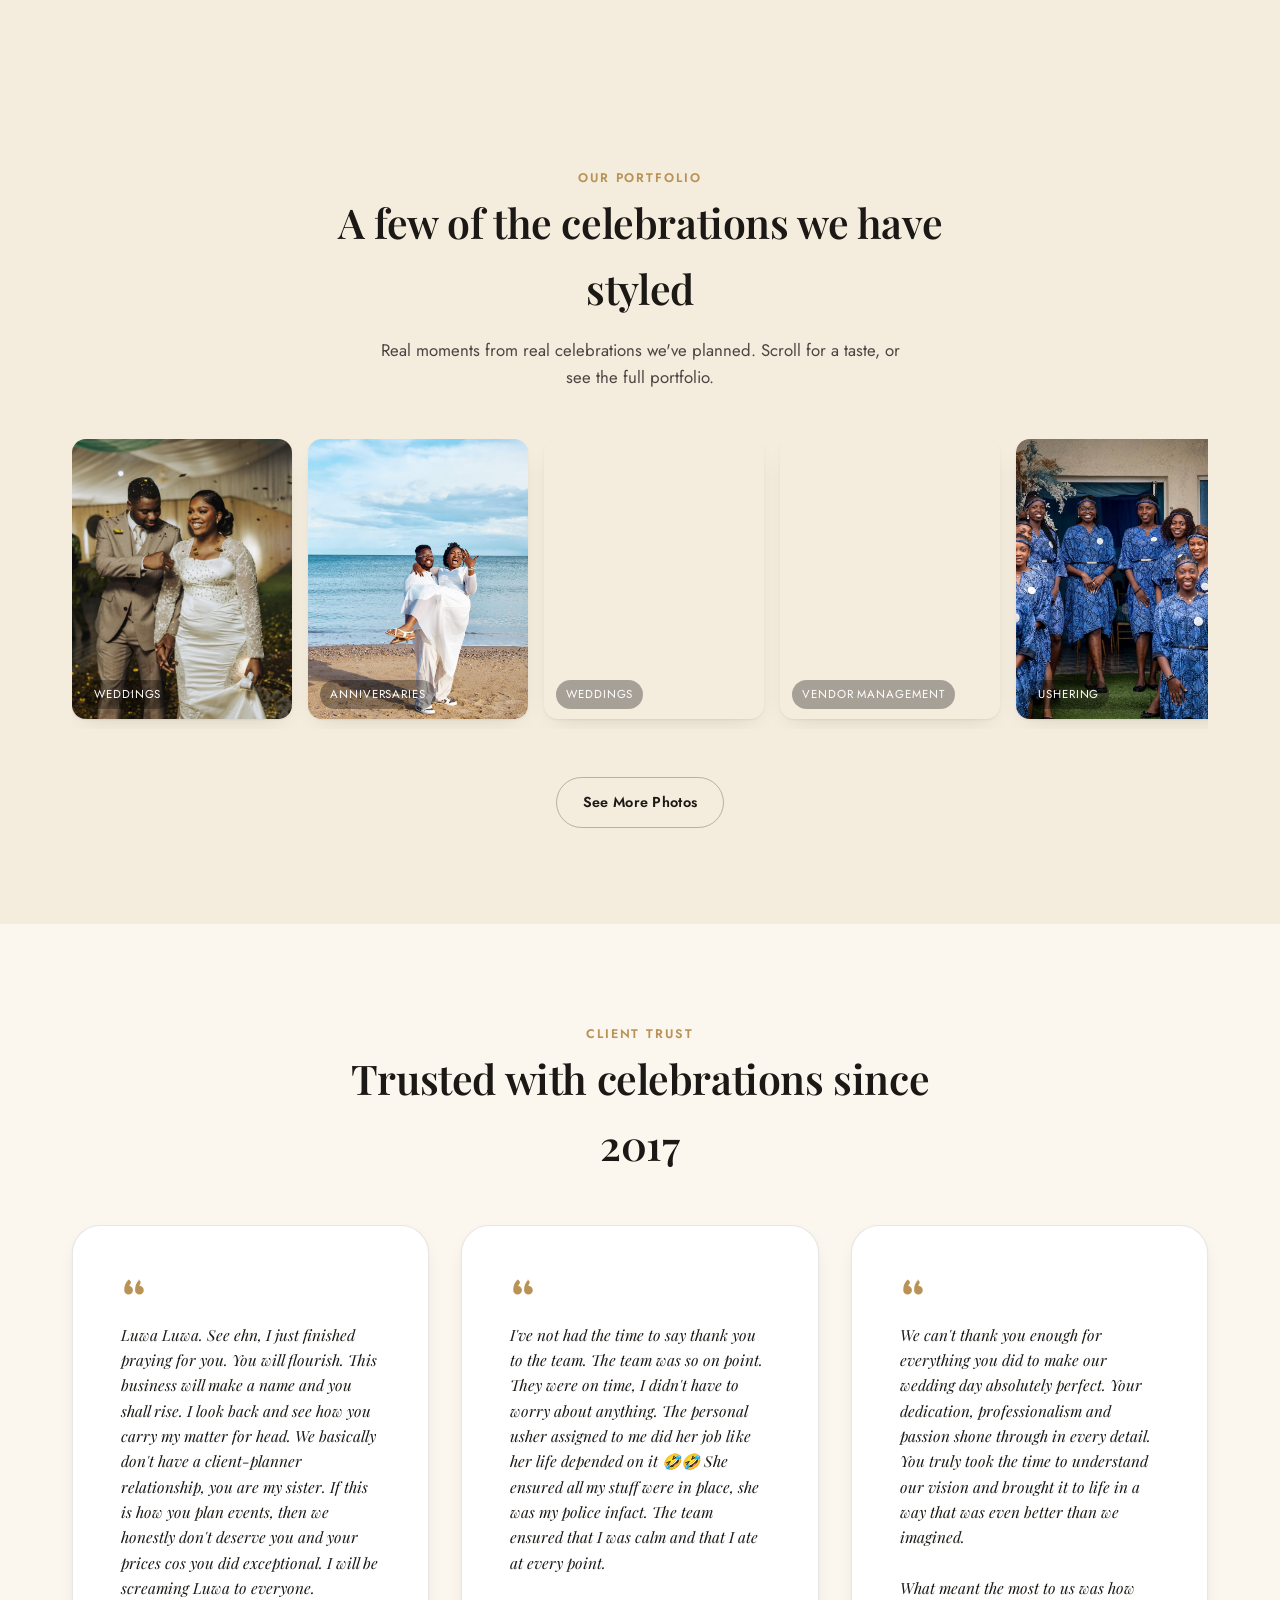
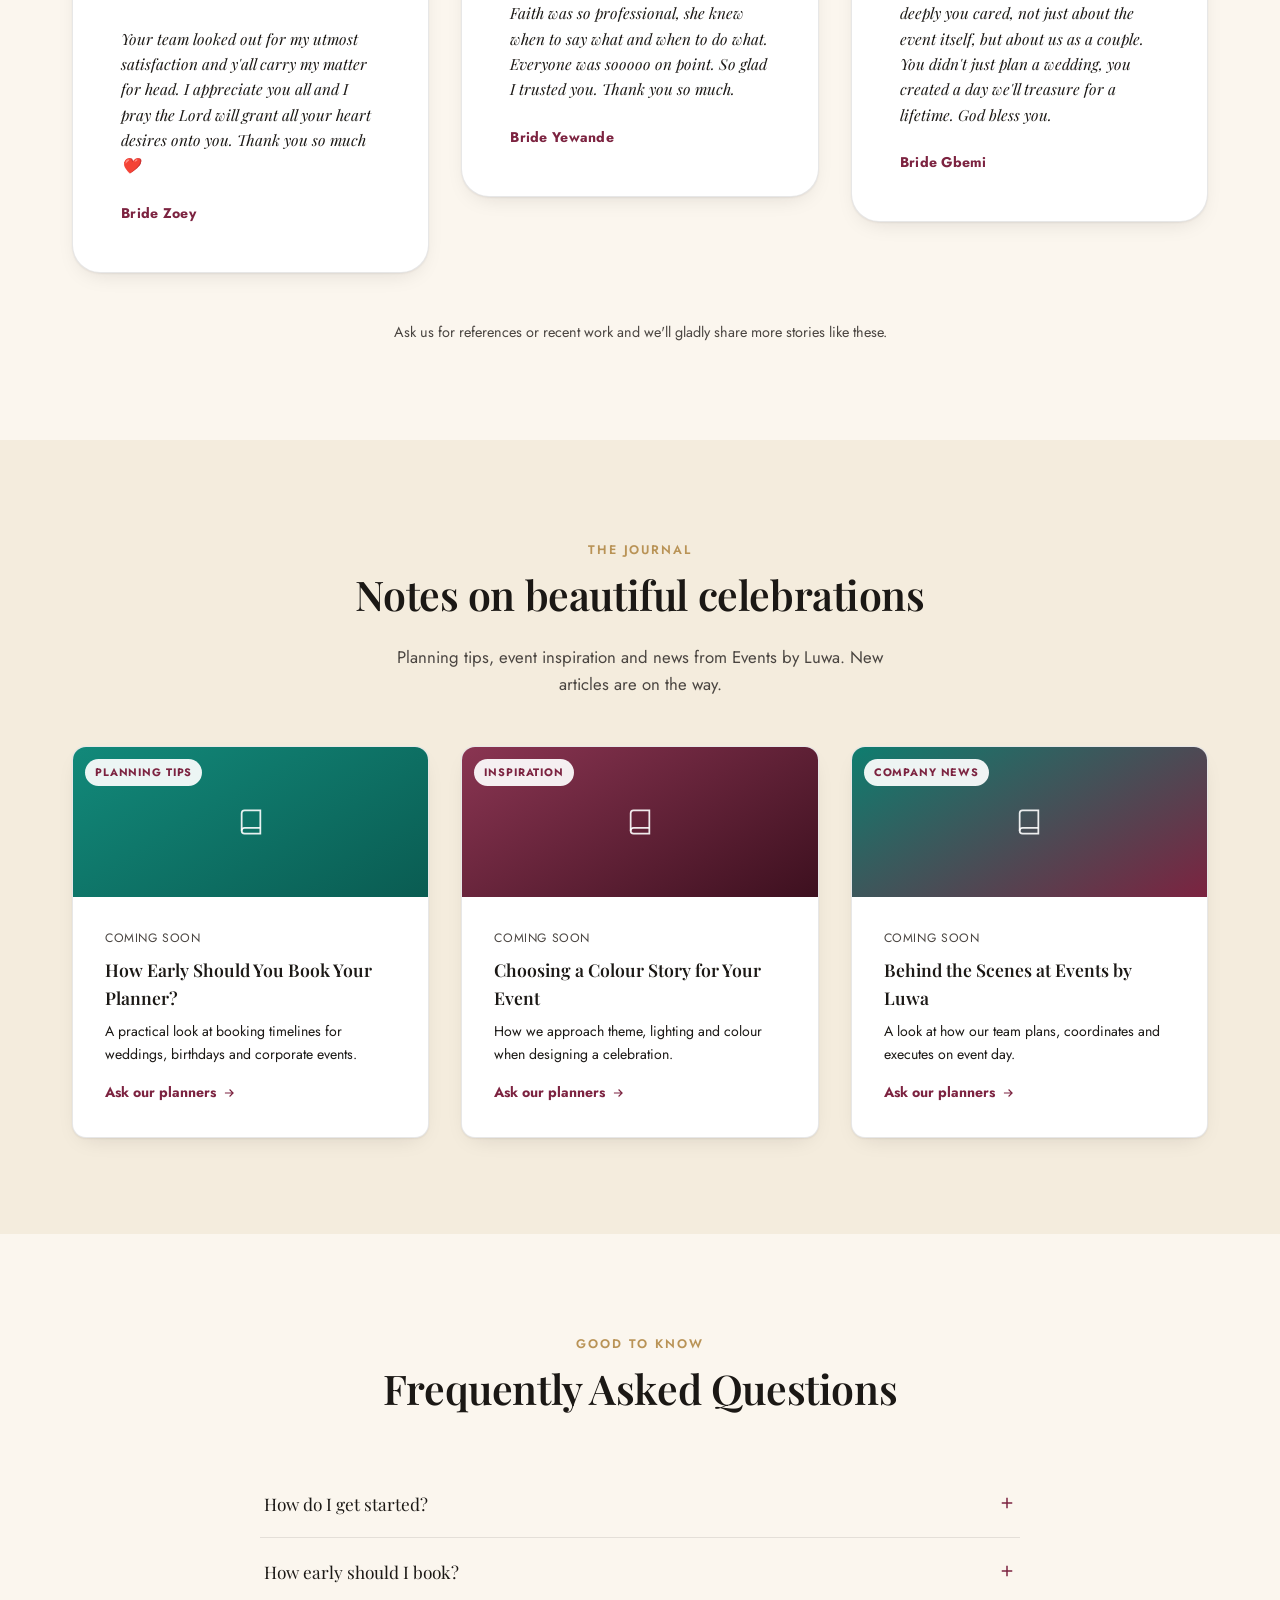
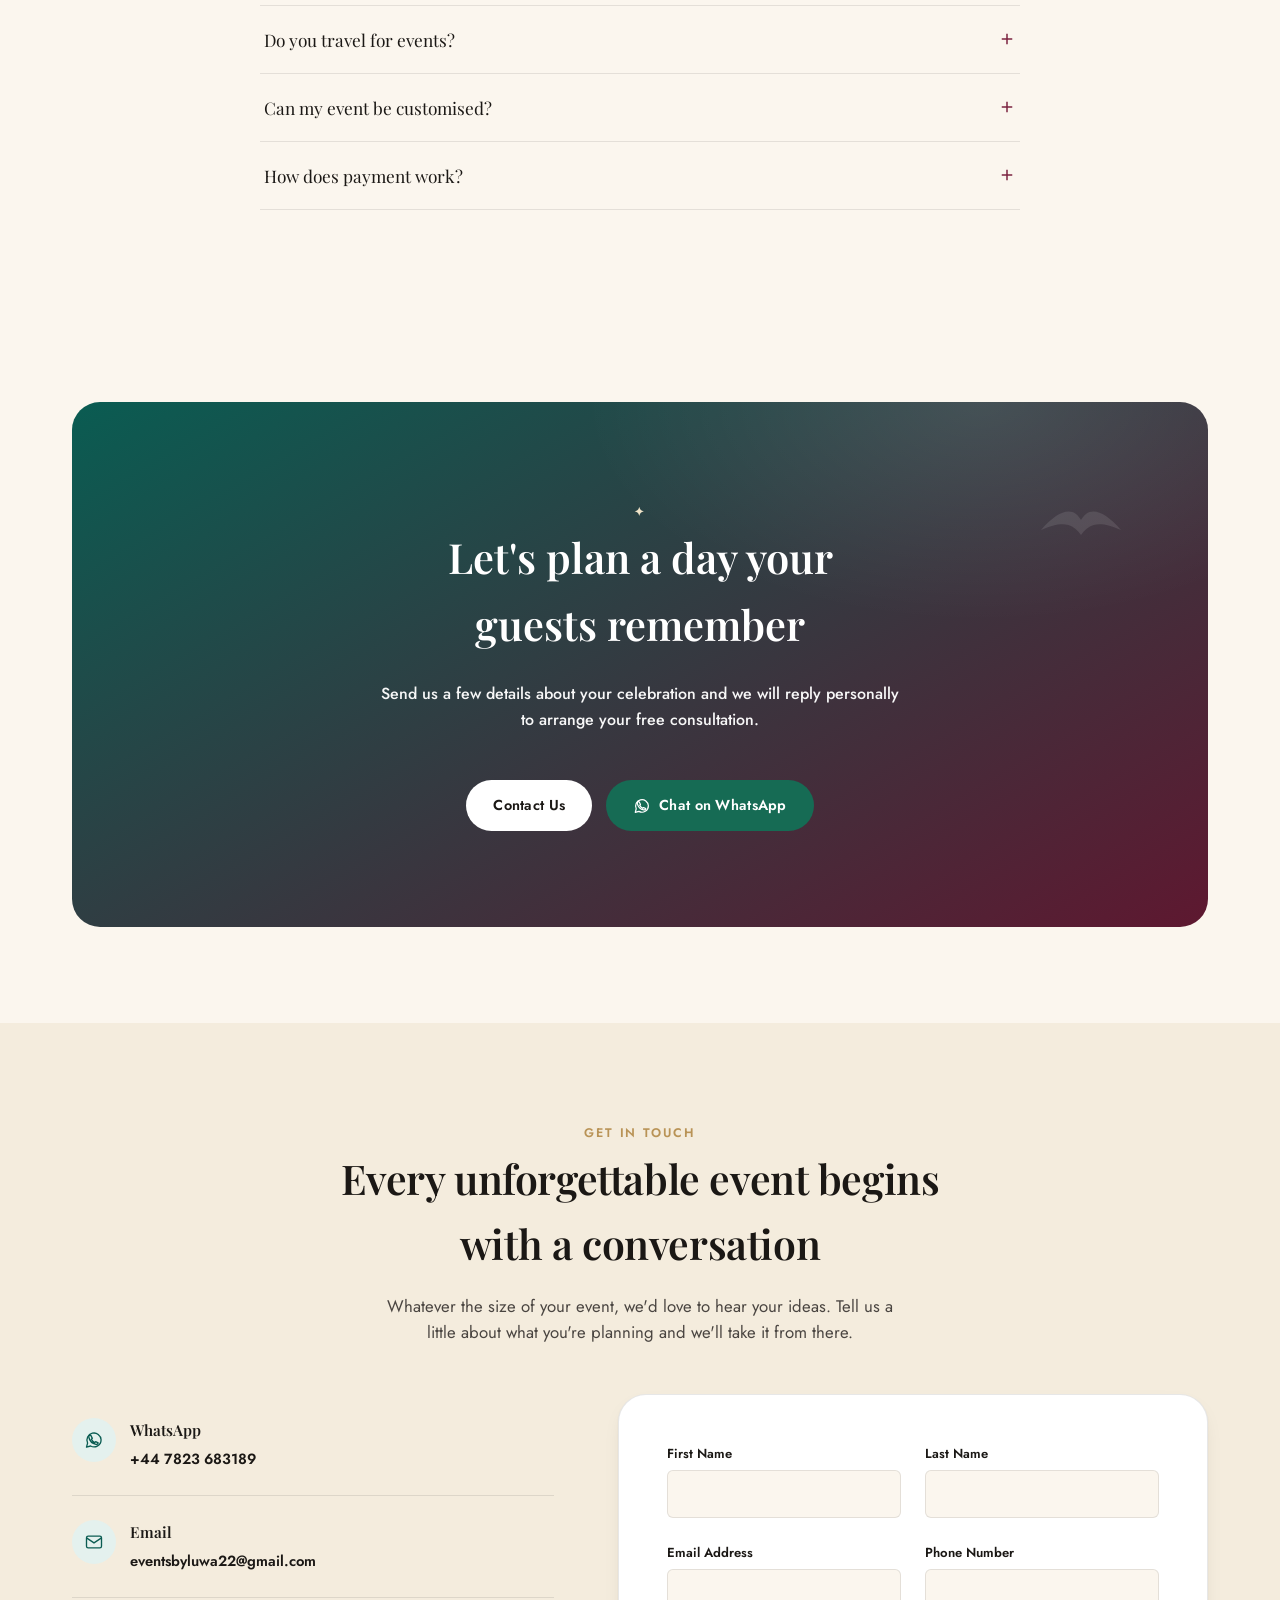
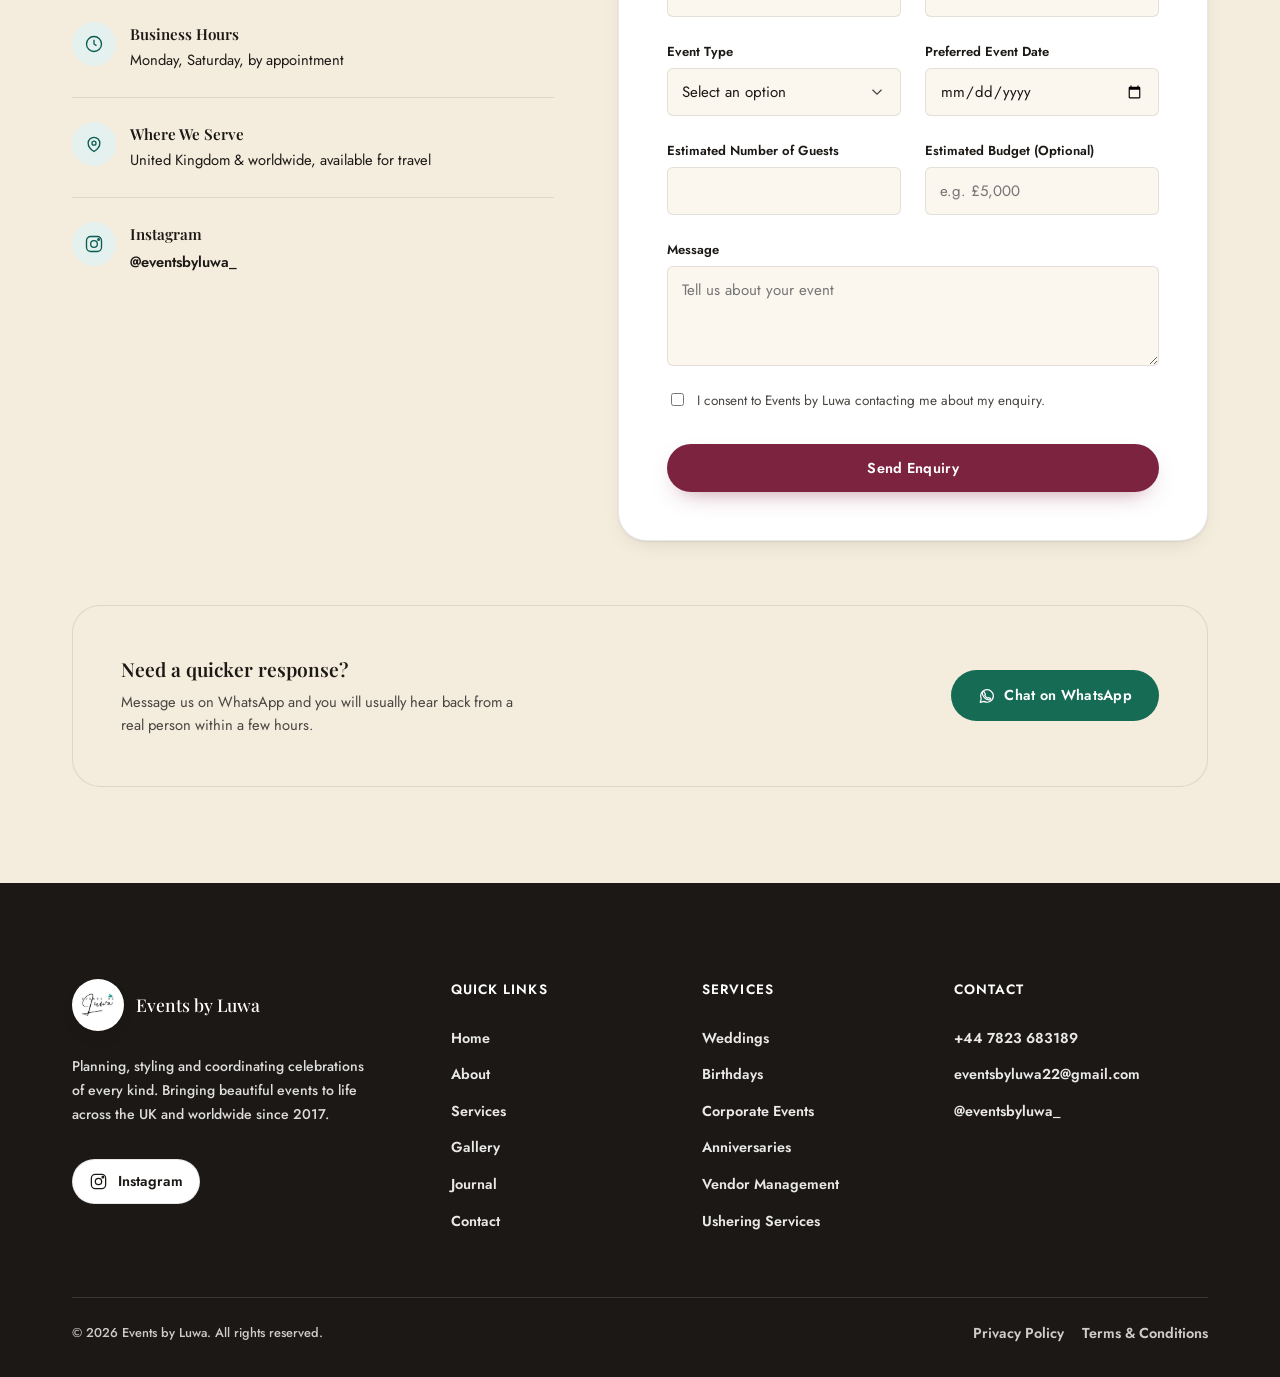
==== commit 7b58be47: "Prepare delivery: remove subscriptions, fix social visibility, and harden contact flows" ====
--- a/index.html
+++ b/index.html
@@ -22,7 +22,7 @@
 <link rel="preconnect" href="https://fonts.googleapis.com">
 <link rel="preconnect" href="https://fonts.gstatic.com" crossorigin>
 <link href="https://fonts.googleapis.com/css2?family=Playfair+Display:ital,wght@0,500;0,600;0,700;1,500&family=Jost:wght@300;400;500;600;700&family=Mrs+Saint+Delafield&display=swap" rel="stylesheet">
-<link rel="stylesheet" href="assets/styles.css?v=team-layout-2">
+<link rel="stylesheet" href="assets/styles.css?v=delivery-1">
 <meta property="og:site_name" content="Events by Luwa">
 <meta property="og:image" content="https://eventsbyluwa.com/brand/logo.png">
 <meta name="author" content="Events by Luwa">
@@ -463,15 +463,15 @@
     <div class="blog-grid">
       <div class="blog-card reveal">
         <div class="blog-media bg-1"><span class="blog-cat">Planning Tips</span><svg viewBox="0 0 24 24" fill="none" stroke="currentColor" stroke-width="1.5"><path d="M4 19.5A2.5 2.5 0 0 1 6.5 17H20"/><path d="M6.5 2H20v20H6.5A2.5 2.5 0 0 1 4 19.5v-15A2.5 2.5 0 0 1 6.5 2Z"/></svg></div>
-        <div class="blog-body"><div class="blog-date">Coming Soon</div><h3>How Early Should You Book Your Planner?</h3><p>A practical look at booking timelines for weddings, birthdays and corporate events.</p><a href="#contact" class="svc-link">Read More<svg viewBox="0 0 24 24" fill="none" stroke="currentColor" stroke-width="2"><path d="M5 12h14M13 6l6 6-6 6"/></svg></a></div>
+        <div class="blog-body"><div class="blog-date">Coming Soon</div><h3>How Early Should You Book Your Planner?</h3><p>A practical look at booking timelines for weddings, birthdays and corporate events.</p><a href="#contact" class="svc-link">Ask our planners<svg viewBox="0 0 24 24" fill="none" stroke="currentColor" stroke-width="2"><path d="M5 12h14M13 6l6 6-6 6"/></svg></a></div>
       </div>
       <div class="blog-card reveal">
         <div class="blog-media bg-5"><span class="blog-cat">Inspiration</span><svg viewBox="0 0 24 24" fill="none" stroke="currentColor" stroke-width="1.5"><path d="M4 19.5A2.5 2.5 0 0 1 6.5 17H20"/><path d="M6.5 2H20v20H6.5A2.5 2.5 0 0 1 4 19.5v-15A2.5 2.5 0 0 1 6.5 2Z"/></svg></div>
-        <div class="blog-body"><div class="blog-date">Coming Soon</div><h3>Choosing a Colour Story for Your Event</h3><p>How we approach theme, lighting and colour when designing a celebration.</p><a href="#contact" class="svc-link">Read More<svg viewBox="0 0 24 24" fill="none" stroke="currentColor" stroke-width="2"><path d="M5 12h14M13 6l6 6-6 6"/></svg></a></div>
+        <div class="blog-body"><div class="blog-date">Coming Soon</div><h3>Choosing a Colour Story for Your Event</h3><p>How we approach theme, lighting and colour when designing a celebration.</p><a href="#contact" class="svc-link">Ask our planners<svg viewBox="0 0 24 24" fill="none" stroke="currentColor" stroke-width="2"><path d="M5 12h14M13 6l6 6-6 6"/></svg></a></div>
       </div>
       <div class="blog-card reveal">
         <div class="blog-media bg-7"><span class="blog-cat">Company News</span><svg viewBox="0 0 24 24" fill="none" stroke="currentColor" stroke-width="1.5"><path d="M4 19.5A2.5 2.5 0 0 1 6.5 17H20"/><path d="M6.5 2H20v20H6.5A2.5 2.5 0 0 1 4 19.5v-15A2.5 2.5 0 0 1 6.5 2Z"/></svg></div>
-        <div class="blog-body"><div class="blog-date">Coming Soon</div><h3>Behind the Scenes at Events by Luwa</h3><p>A look at how our team plans, coordinates and executes on event day.</p><a href="#contact" class="svc-link">Read More<svg viewBox="0 0 24 24" fill="none" stroke="currentColor" stroke-width="2"><path d="M5 12h14M13 6l6 6-6 6"/></svg></a></div>
+        <div class="blog-body"><div class="blog-date">Coming Soon</div><h3>Behind the Scenes at Events by Luwa</h3><p>A look at how our team plans, coordinates and executes on event day.</p><a href="#contact" class="svc-link">Ask our planners<svg viewBox="0 0 24 24" fill="none" stroke="currentColor" stroke-width="2"><path d="M5 12h14M13 6l6 6-6 6"/></svg></a></div>
       </div>
     </div>
   </div>
@@ -560,7 +560,7 @@
         <div class="info-card"><span class="info-icon"><svg viewBox="0 0 24 24" fill="none" stroke="currentColor" stroke-width="1.6" aria-hidden="true"><rect x="3" y="3" width="18" height="18" rx="5"/><circle cx="12" cy="12" r="4"/><circle cx="17.5" cy="6.5" r="1"/></svg></span><div><h4>Instagram</h4><a href="https://instagram.com/eventsbyluwa_" target="_blank" rel="noopener">@eventsbyluwa_</a></div></div>
       </div>
 
-      <form class="form-card reveal" id="enquiryForm" novalidate>
+      <form class="form-card reveal" id="enquiryForm" action="https://formsubmit.co/eventsbyluwa22@gmail.com" method="post">
         <div class="form-row">
           <div class="field"><label for="fname">First Name</label><input id="fname" name="fname" type="text" required autocomplete="given-name"></div>
           <div class="field"><label for="lname">Last Name</label><input id="lname" name="lname" type="text" required autocomplete="family-name"></div>
@@ -586,9 +586,11 @@
           <div class="field"><label for="budget">Estimated Budget (Optional)</label><input id="budget" name="budget" type="text" placeholder="e.g. £5,000"></div>
         </div>
         <div class="field"><label for="message">Message</label><textarea id="message" name="message" required placeholder="Tell us about your event"></textarea></div>
-        <label class="consent"><input type="checkbox" required> I consent to Events by Luwa contacting me about my enquiry.</label>
+        <label class="consent"><input type="checkbox" name="consent" value="Agreed to be contacted about this enquiry" required> I consent to Events by Luwa contacting me about my enquiry.</label>
+        <div class="form-trap" aria-hidden="true"><label>Leave empty<input name="_honey" tabindex="-1" autocomplete="off"></label></div>
+        <input type="hidden" name="_subject" value="New event enquiry">
         <button type="submit" class="btn btn-primary" style="width:100%;">Send Enquiry</button>
-        <div class="form-msg ok" id="formMsg">Thank you, your enquiry has been received. We'll be in touch shortly to arrange your consultation.</div>
+        <div class="form-msg ok" id="formMsg"></div>
       </form>
     </div>
 
@@ -608,19 +610,6 @@
 <!-- ============ FOOTER ============ -->
 <footer class="footer">
   <div class="wrap">
-    <div class="footer-news">
-      <div class="fn-copy">
-        <h4>Planning something? Stay close.</h4>
-        <p>A gentle note now and then with planning tips, seasonal ideas and a first look at the dates we have open. No spam, ever.</p>
-      </div>
-      <div>
-        <form id="newsletterForm" novalidate>
-          <input id="newsEmail" type="email" required placeholder="Your email address" aria-label="Your email address">
-          <button type="submit" class="btn btn-light">Subscribe</button>
-        </form>
-        <p class="fn-done" id="newsDone">Thank you, your email app will open so you can confirm your subscription.</p>
-      </div>
-    </div>
     <div class="footer-grid">
       <div>
         <div class="footer-brand">
@@ -686,6 +675,7 @@
   <button class="lb-nav lb-next" id="lbNext" aria-label="Next photo"><svg viewBox="0 0 24 24" fill="none" stroke="currentColor" stroke-width="2"><path d="M9 6l6 6-6 6"/></svg></button>
 </div>
 
-<script src="assets/app.js?v=team-layout-2" defer></script>
+<script src="assets/contact.js?v=delivery-1" defer></script>
+<script src="assets/app.js?v=delivery-1" defer></script>
 </body>
 </html>
--- a/assets/styles.css
+++ b/assets/styles.css
@@ -521,6 +521,8 @@
 .footer ul{list-style:none;margin:0;padding:0;display:flex;flex-direction:column;gap:11px;}
 .footer a{font-size:0.9rem;font-weight:600;color:rgba(255,255,255,0.9);transition:color .2s ease;}
 .footer a:hover{color:var(--gold-pale);}
+.footer a.social-pill{color:var(--ink);}
+.footer a.social-pill:hover{color:var(--white);}
 .footer-brand{display:flex;align-items:center;gap:12px;margin-bottom:var(--sp-3);}
 .footer-brand .brand-badge{background:var(--white);}
 .footer-brand-word{font-family:'Playfair Display',serif;color:var(--white);font-size:1.1rem;}
@@ -718,19 +720,8 @@
   .skeleton::before{animation:none !important;}
 }
 
-/* - footer newsletter (UI; submits via the visitor's own email app, no backend) - */
-.footer-news{display:flex;align-items:center;justify-content:space-between;gap:var(--sp-4);flex-wrap:wrap;
-  padding-bottom:var(--sp-5);margin-bottom:var(--sp-5);border-bottom:1px solid rgba(255,255,255,.12);}
-.footer-news .fn-copy h4{color:var(--white);font-family:'Playfair Display',serif;font-size:1.25rem;letter-spacing:0;text-transform:none;margin-bottom:4px;}
-.footer-news .fn-copy p{color:rgba(255,255,255,.7);font-size:.9rem;max-width:42ch;font-weight:500;}
-.footer-news form{display:flex;gap:10px;flex:1 1 320px;max-width:440px;}
-.footer-news input{flex:1;background:rgba(255,255,255,.06);border:1px solid rgba(255,255,255,.18);border-radius:999px;
-  color:#fff;padding:12px 18px;font-family:'Jost',sans-serif;font-size:.92rem;}
-.footer-news input::placeholder{color:rgba(255,255,255,.5);}
-.footer-news input:focus{outline:none;border-color:var(--gold);box-shadow:0 0 0 3px rgba(185,147,86,.2);}
-.footer-news .fn-done{color:var(--gold-pale);font-size:.86rem;margin-top:8px;display:none;}
-.footer-news .fn-done.show{display:block;}
-@media (max-width:640px){ .footer-news form{max-width:none;} }
+
+
 
 /* - final CTA brand watermark (elegant background element) - */
 .final-cta .cta-bird{position:absolute;right:5%;top:12%;width:120px;height:120px;color:rgba(255,255,255,.10);pointer-events:none;}
@@ -888,4 +879,10 @@
   .team-controls{grid-template-columns:44px minmax(0,1fr) 44px;gap:8px;padding:0 12px 16px;}
   .team-dot{width:clamp(22px,7vw,32px);}
 }
-@media(max-width:380px){.footer-news > div{min-width:0;width:100%;}.footer-news input{min-width:0;}.footer-news form{flex-wrap:wrap;}}
+
+/* Submission feedback and an off-screen honeypot. */
+.form-trap{position:absolute;width:1px;height:1px;overflow:hidden;clip-path:inset(50%);white-space:nowrap;}
+.contact-actions{display:flex;gap:10px;flex-wrap:wrap;margin-top:14px;}
+.form-msg.failed,.booking-msg.failed{background:#fff0ed;color:#7c2340;}
+.booking-modal .consent input{width:auto;flex:none;}
+@media(max-width:380px){.contact-actions .btn{padding:10px 16px;}.contact-grid,.form-row{min-width:0;}.form-card{padding:24px 18px;}}
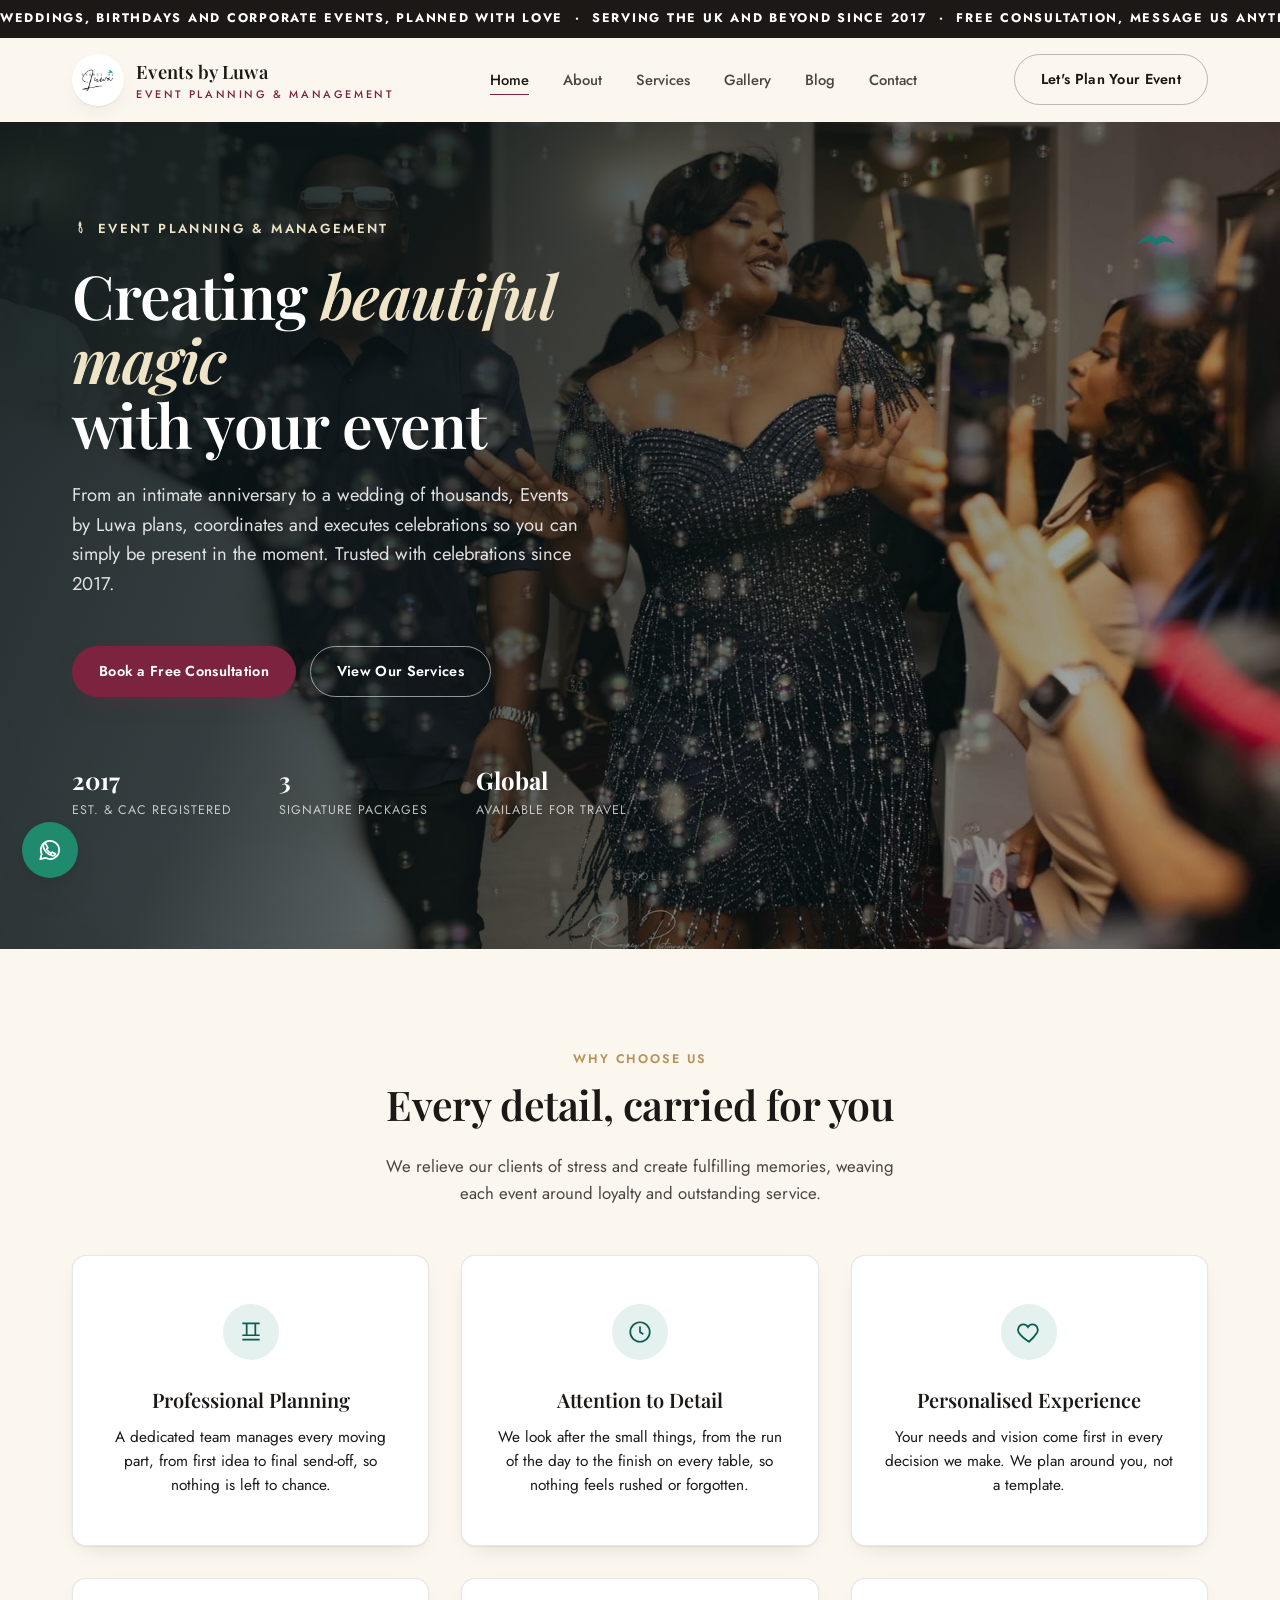
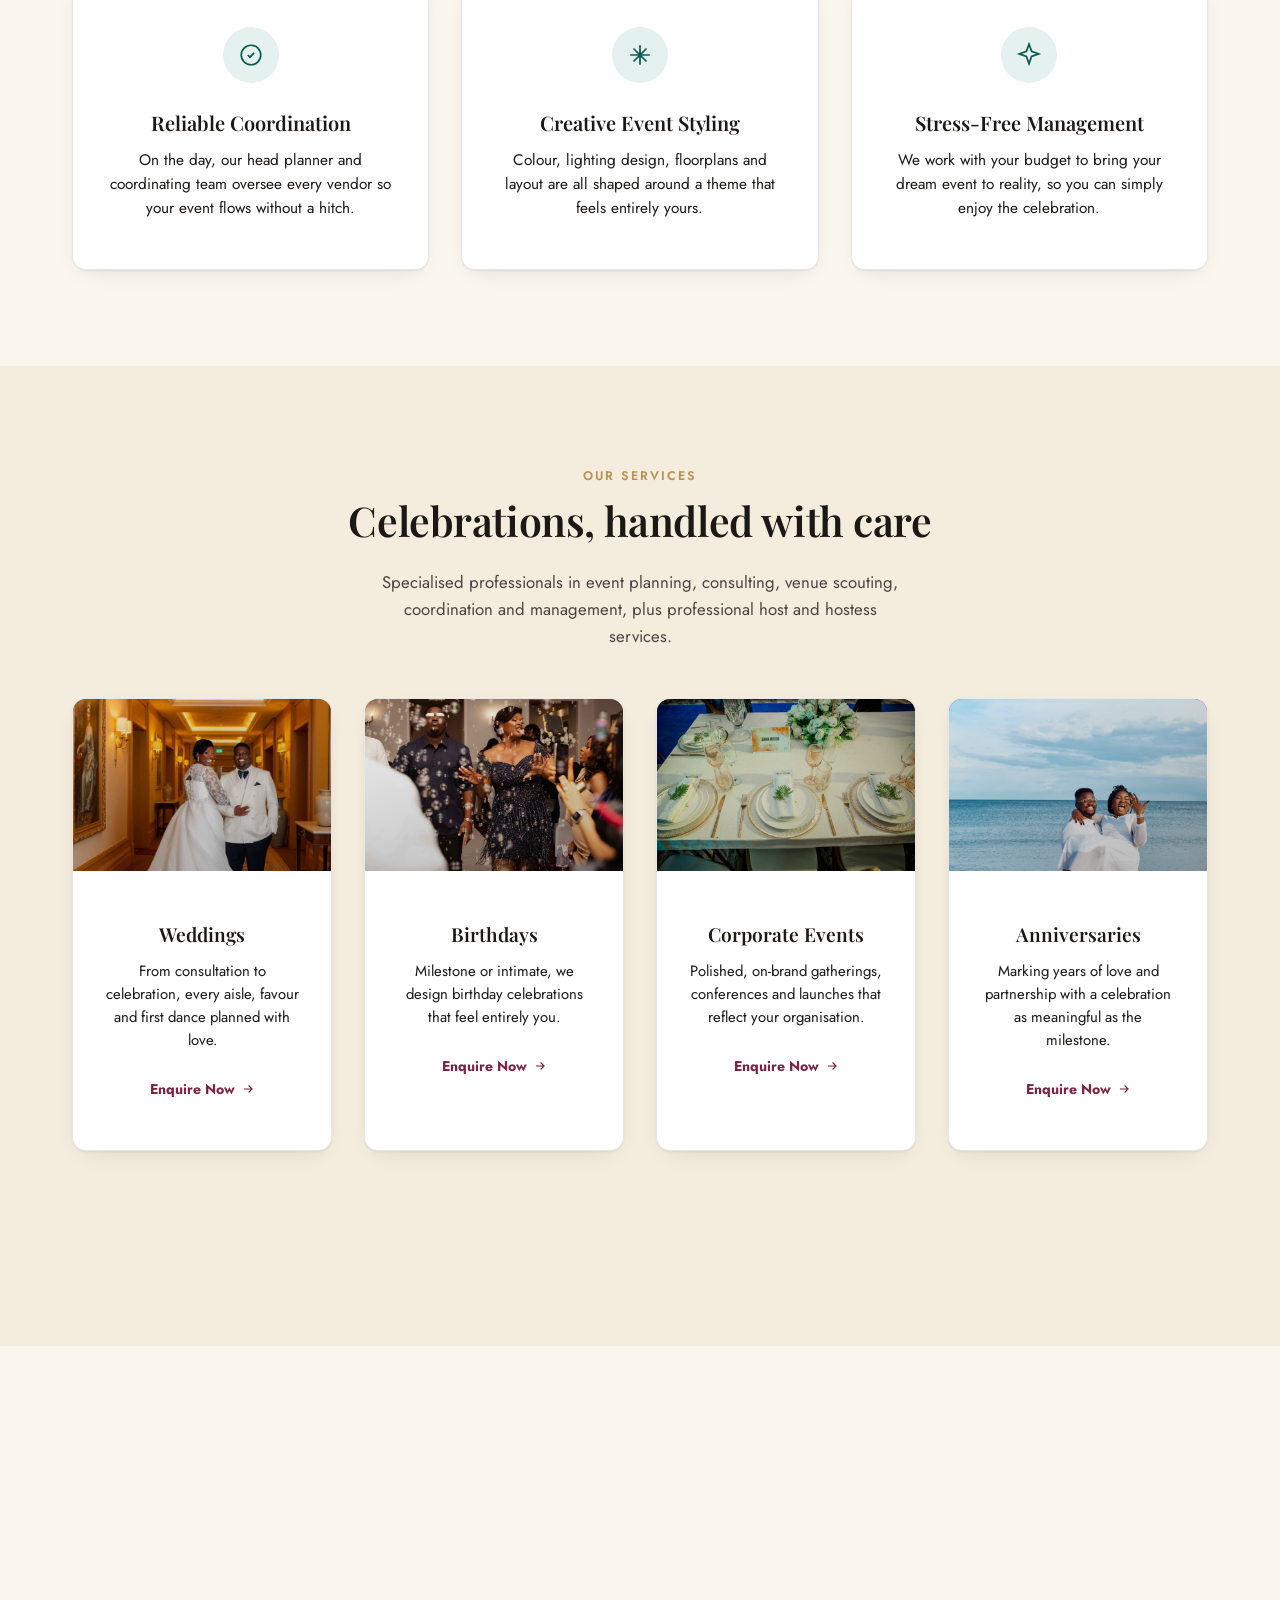
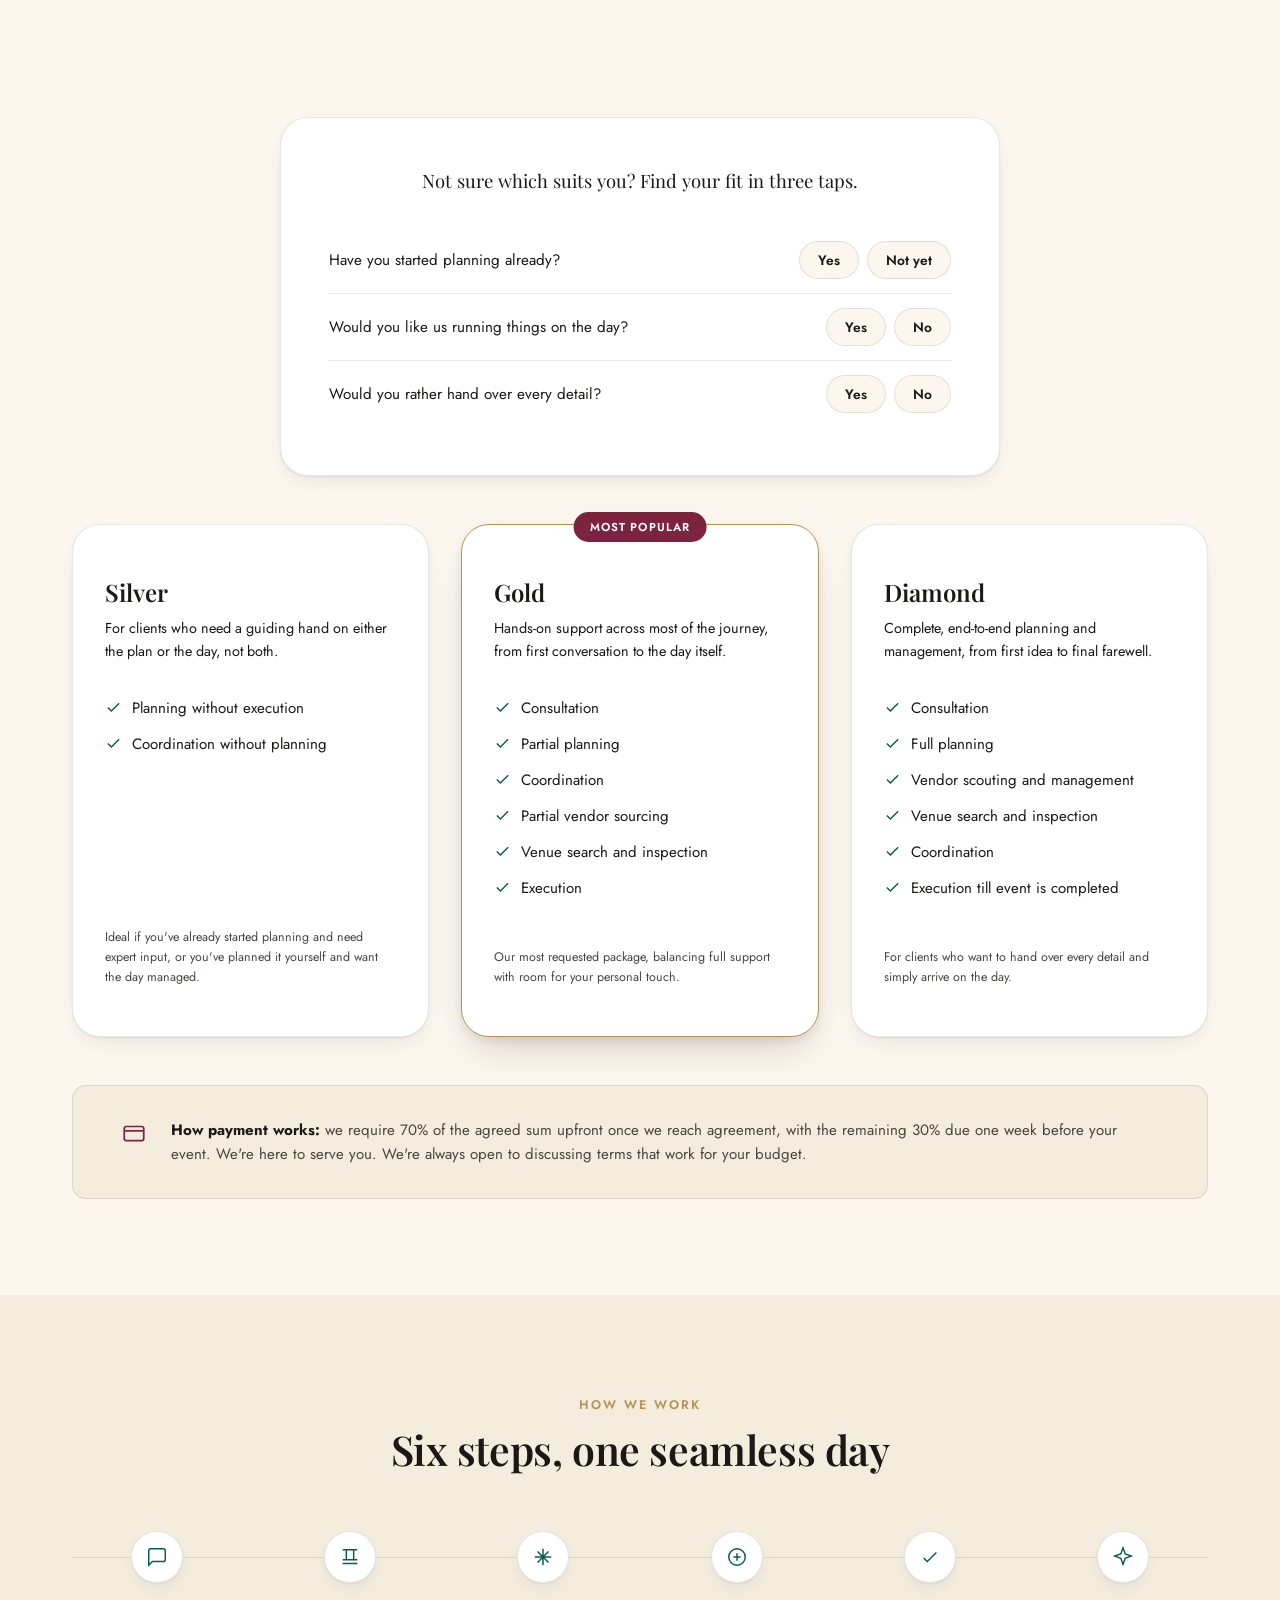
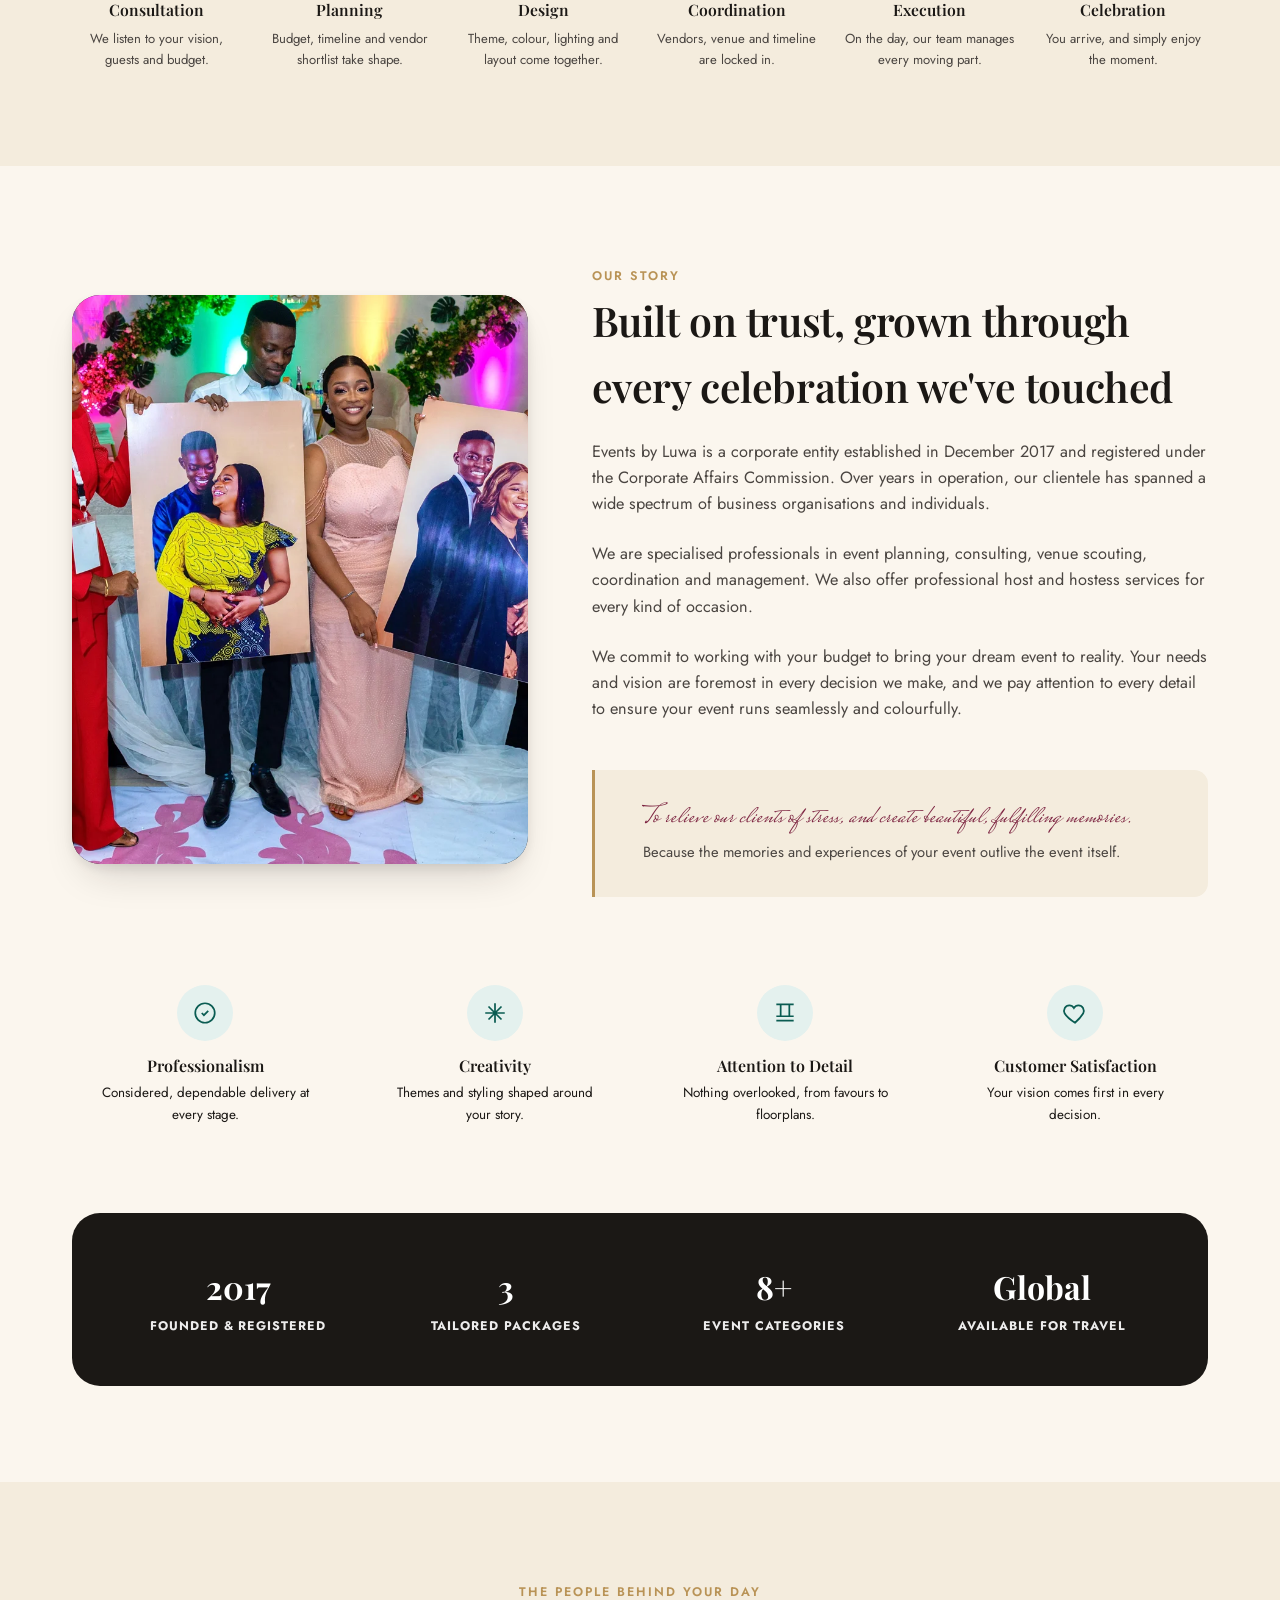
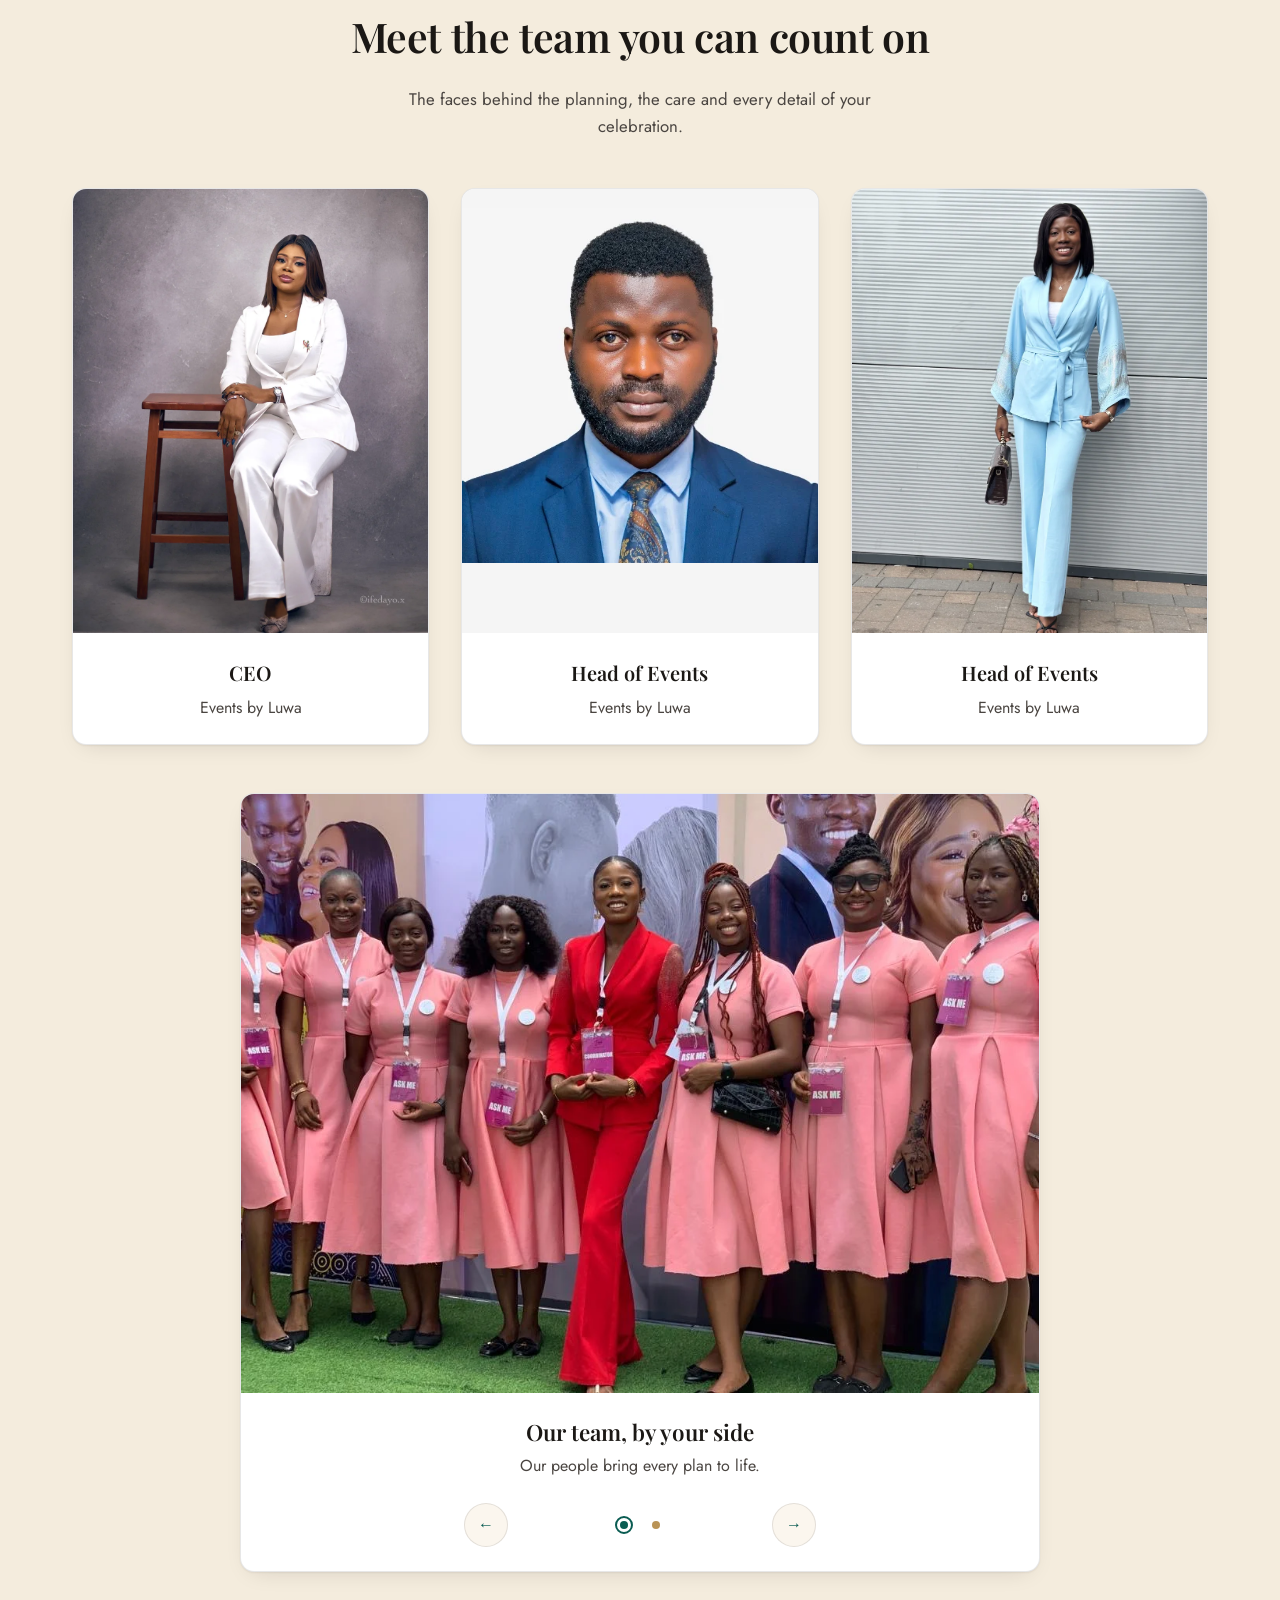
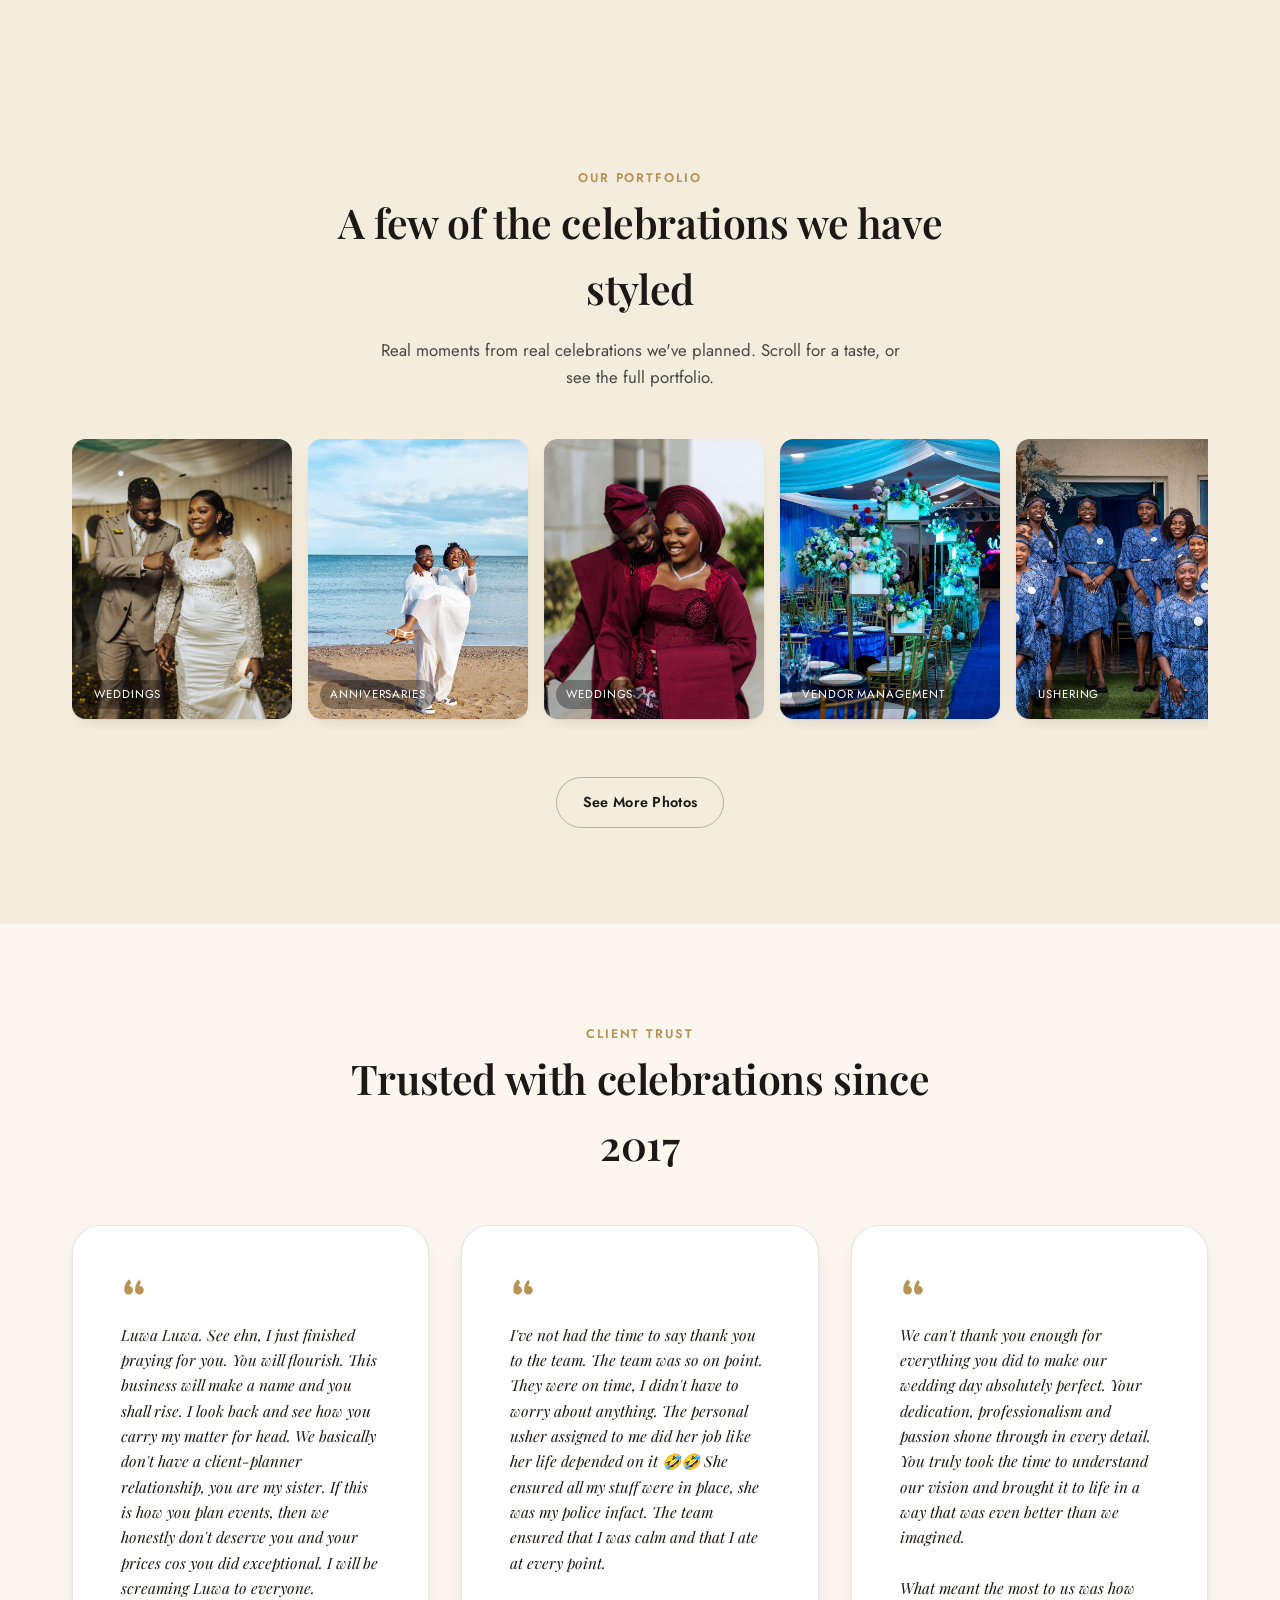
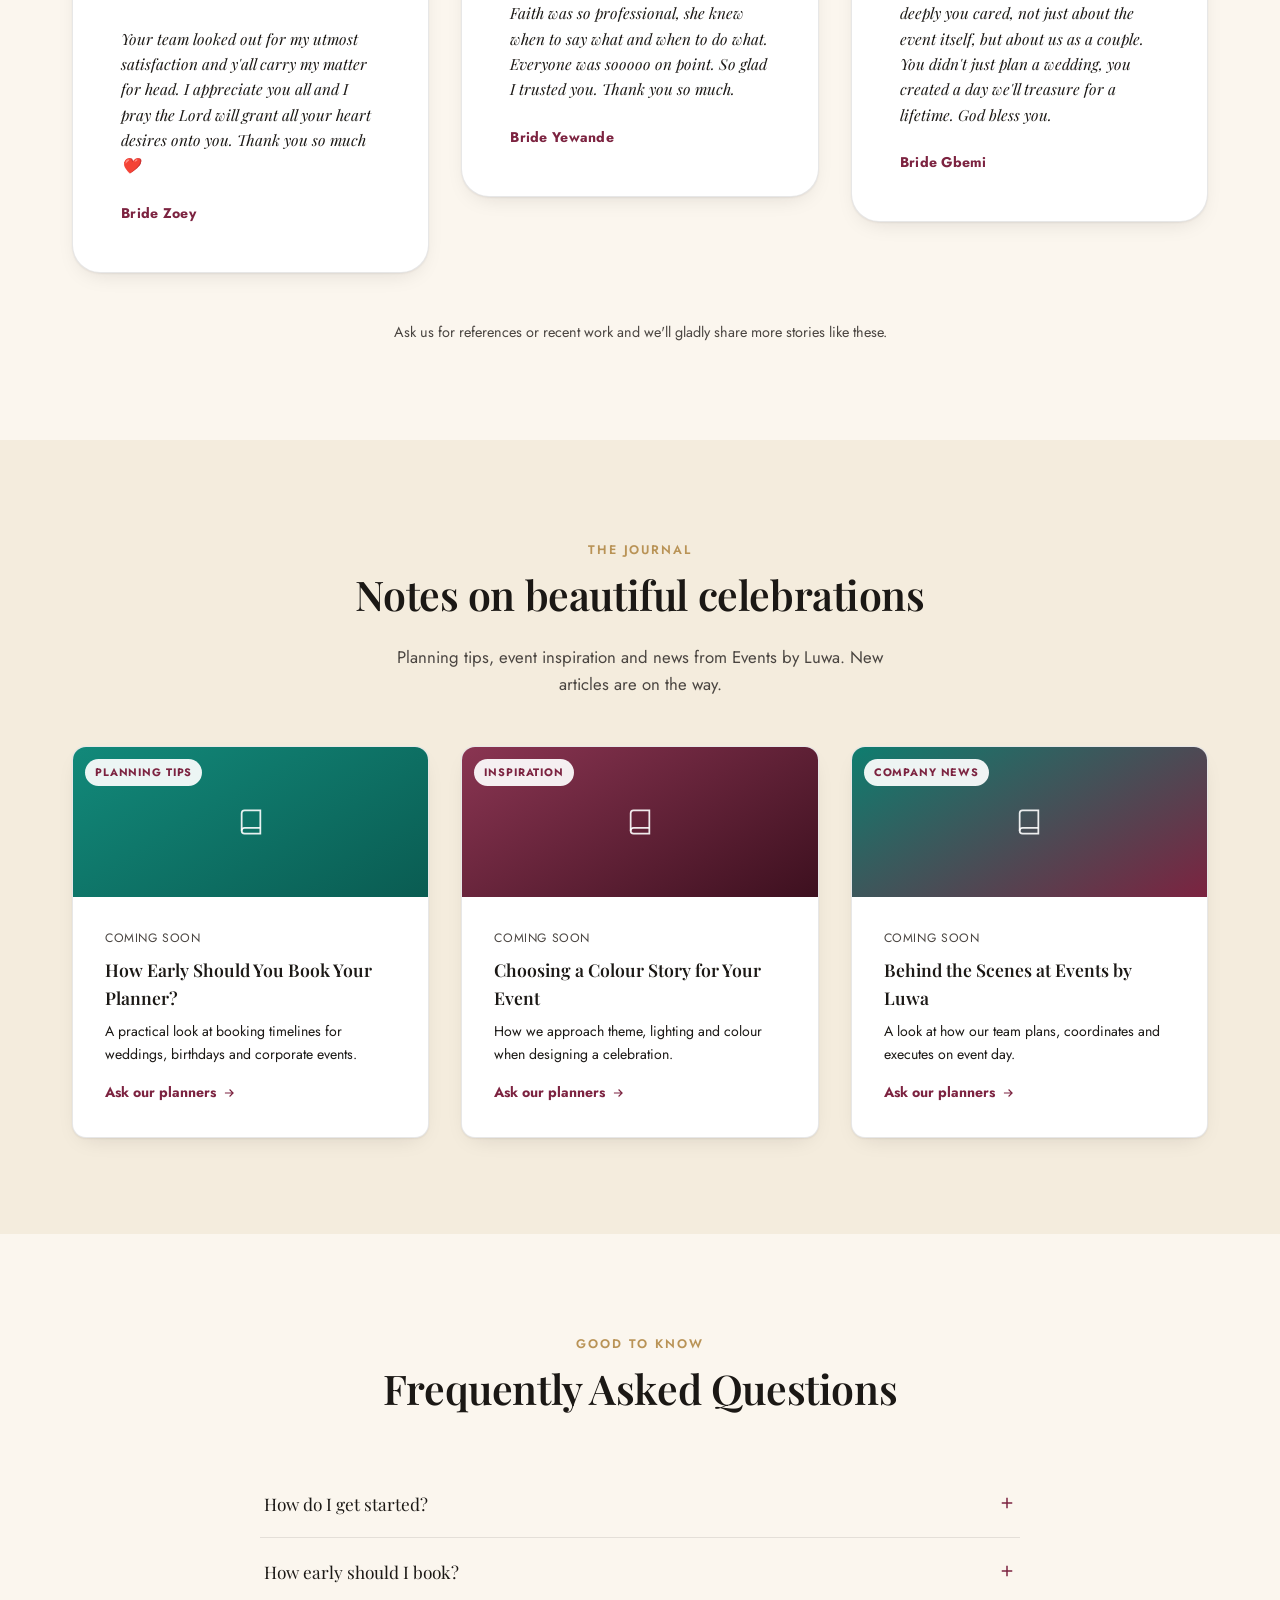
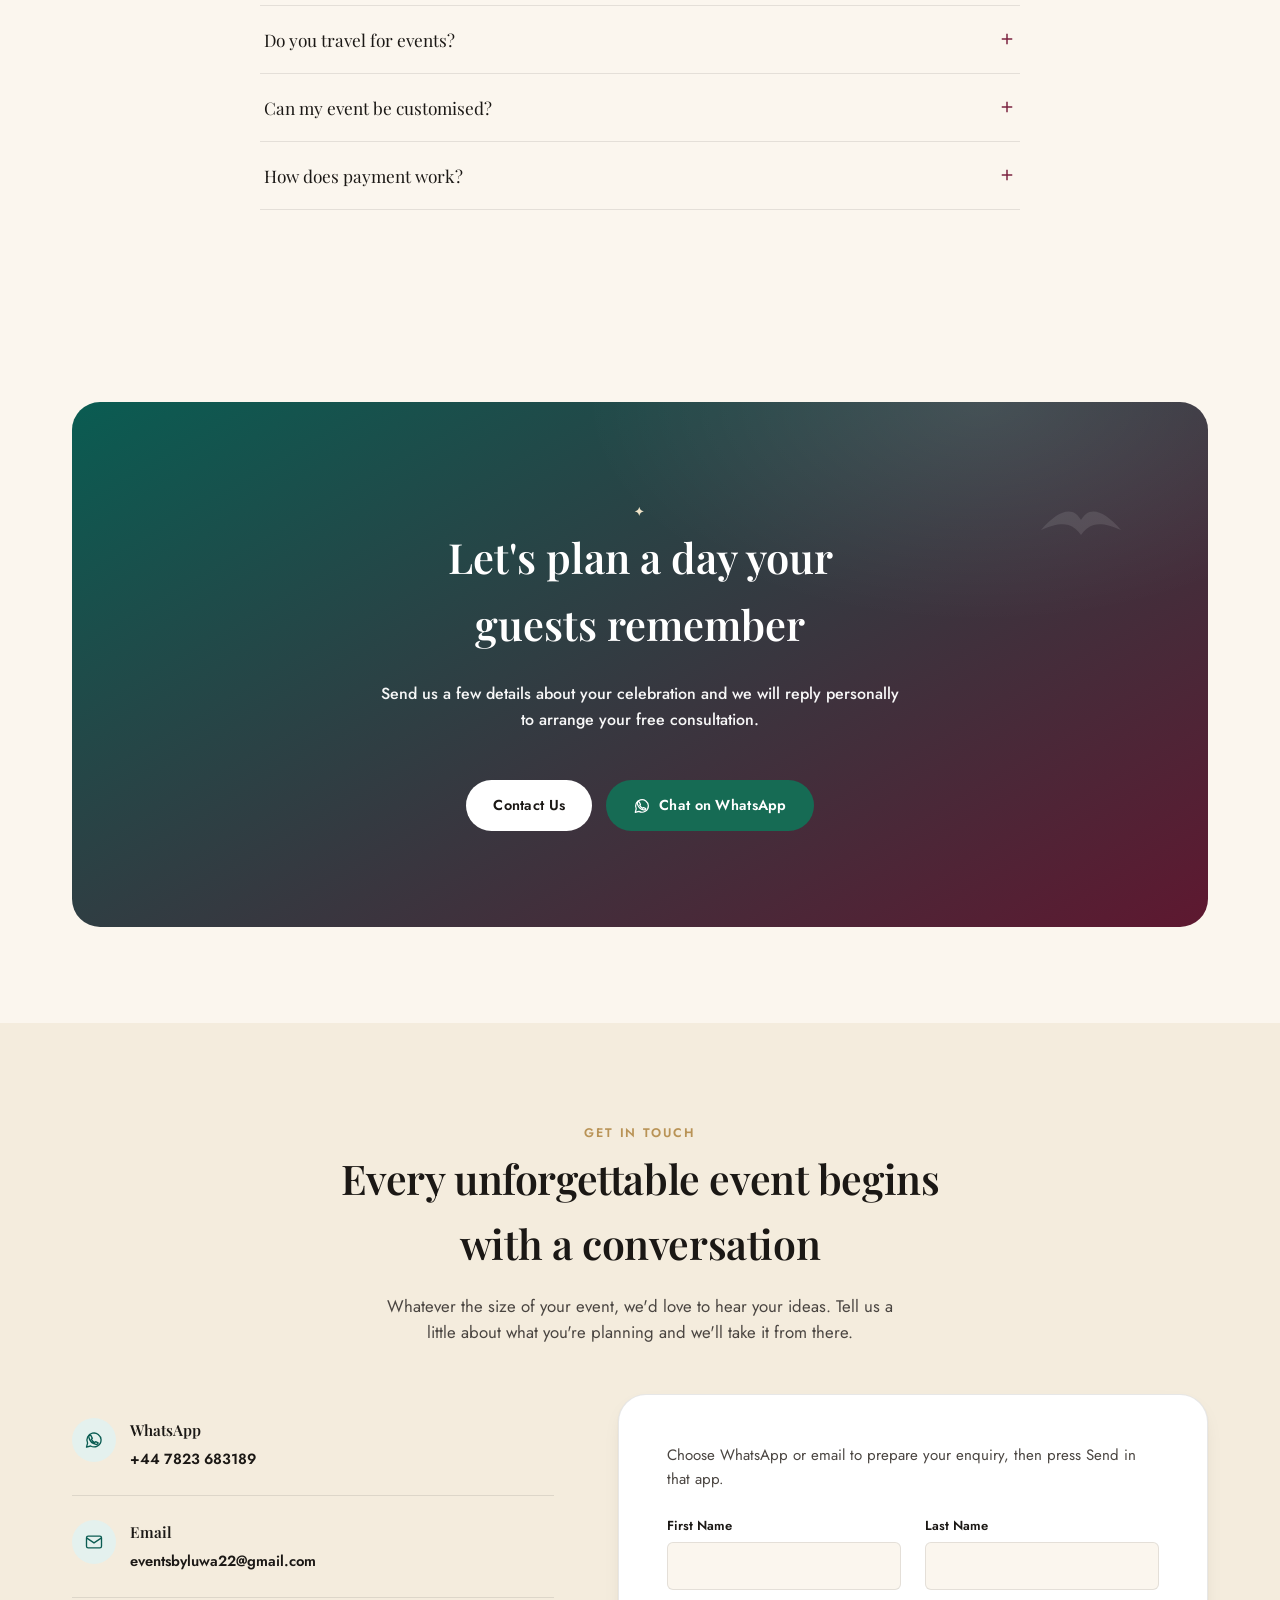
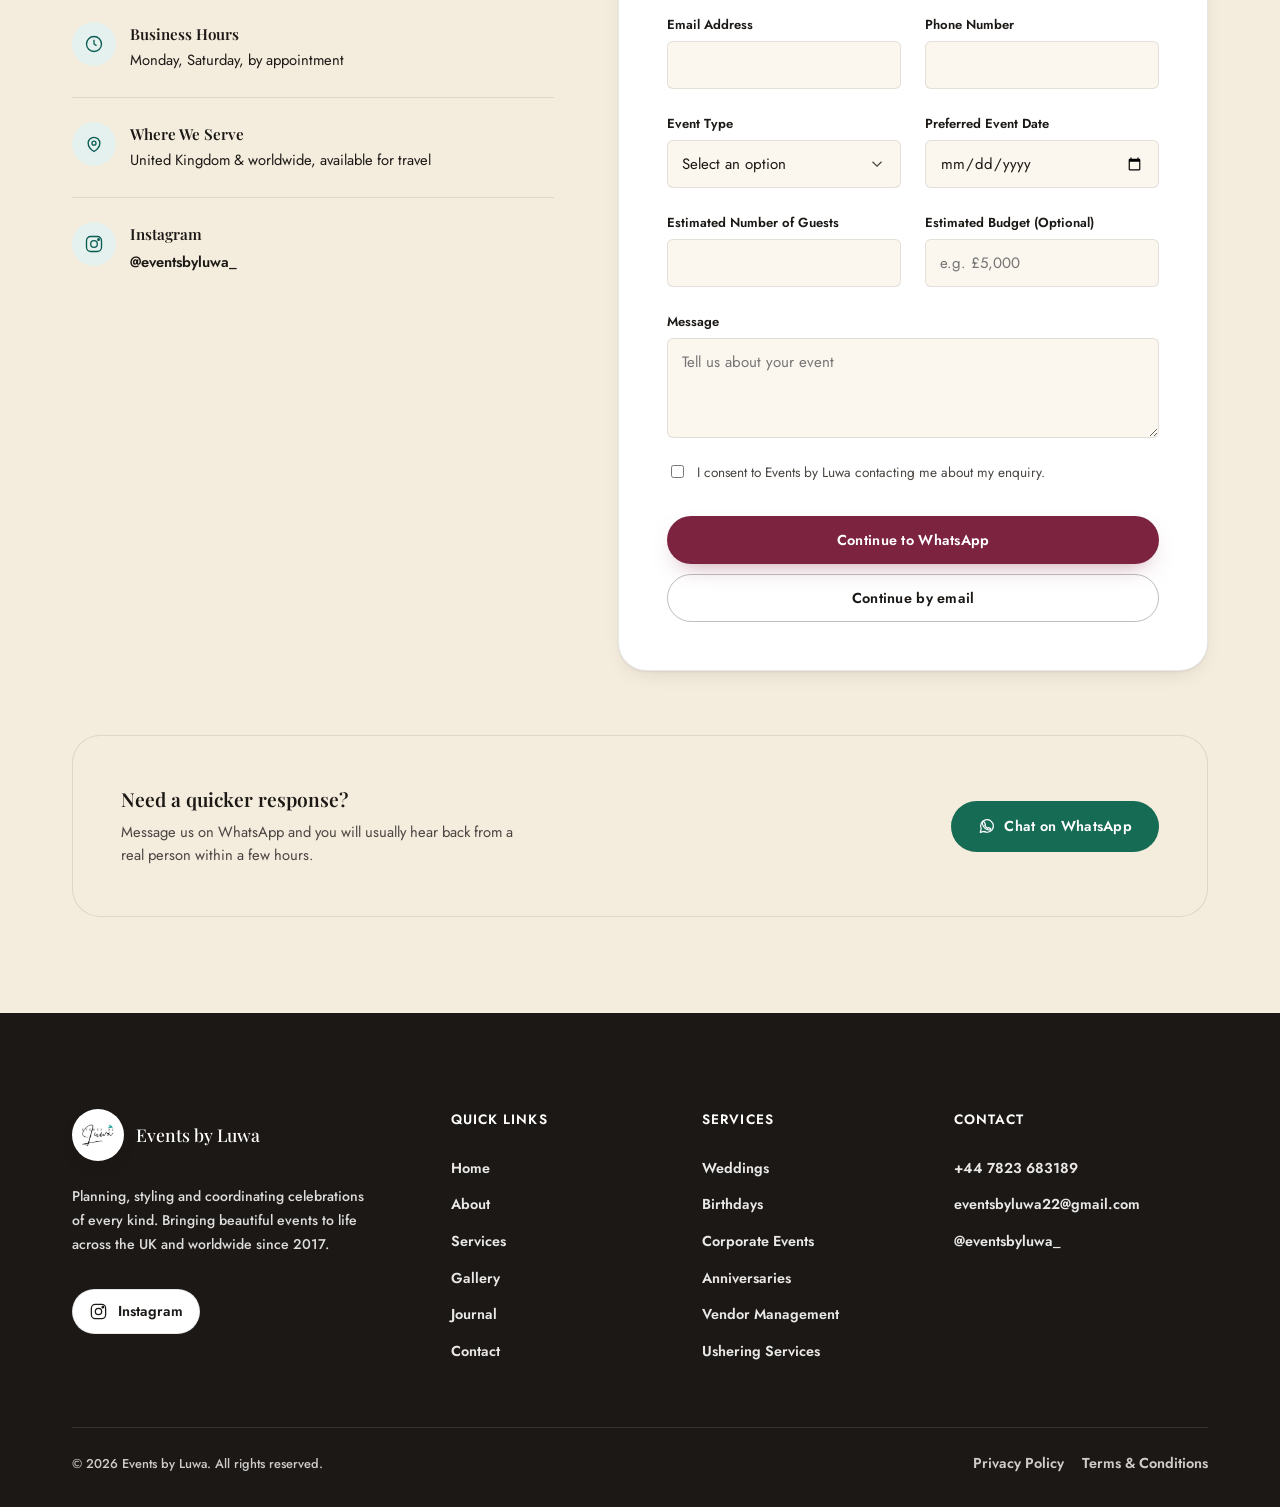
==== commit 7813f13f: "Use account-free WhatsApp and email drafts for all enquiries" ====
--- a/index.html
+++ b/index.html
@@ -22,7 +22,7 @@
 <link rel="preconnect" href="https://fonts.googleapis.com">
 <link rel="preconnect" href="https://fonts.gstatic.com" crossorigin>
 <link href="https://fonts.googleapis.com/css2?family=Playfair+Display:ital,wght@0,500;0,600;0,700;1,500&family=Jost:wght@300;400;500;600;700&family=Mrs+Saint+Delafield&display=swap" rel="stylesheet">
-<link rel="stylesheet" href="assets/styles.css?v=delivery-1">
+<link rel="stylesheet" href="assets/styles.css?v=delivery-2">
 <meta property="og:site_name" content="Events by Luwa">
 <meta property="og:image" content="https://eventsbyluwa.com/brand/logo.png">
 <meta name="author" content="Events by Luwa">
@@ -560,7 +560,8 @@
         <div class="info-card"><span class="info-icon"><svg viewBox="0 0 24 24" fill="none" stroke="currentColor" stroke-width="1.6" aria-hidden="true"><rect x="3" y="3" width="18" height="18" rx="5"/><circle cx="12" cy="12" r="4"/><circle cx="17.5" cy="6.5" r="1"/></svg></span><div><h4>Instagram</h4><a href="https://instagram.com/eventsbyluwa_" target="_blank" rel="noopener">@eventsbyluwa_</a></div></div>
       </div>
 
-      <form class="form-card reveal" id="enquiryForm" action="https://formsubmit.co/eventsbyluwa22@gmail.com" method="post">
+      <form class="form-card reveal" id="enquiryForm" hidden>
+        <p class="enquiry-help">Choose WhatsApp or email to prepare your enquiry, then press Send in that app.</p>
         <div class="form-row">
           <div class="field"><label for="fname">First Name</label><input id="fname" name="fname" type="text" required autocomplete="given-name"></div>
           <div class="field"><label for="lname">Last Name</label><input id="lname" name="lname" type="text" required autocomplete="family-name"></div>
@@ -587,11 +588,11 @@
         </div>
         <div class="field"><label for="message">Message</label><textarea id="message" name="message" required placeholder="Tell us about your event"></textarea></div>
         <label class="consent"><input type="checkbox" name="consent" value="Agreed to be contacted about this enquiry" required> I consent to Events by Luwa contacting me about my enquiry.</label>
-        <div class="form-trap" aria-hidden="true"><label>Leave empty<input name="_honey" tabindex="-1" autocomplete="off"></label></div>
-        <input type="hidden" name="_subject" value="New event enquiry">
-        <button type="submit" class="btn btn-primary" style="width:100%;">Send Enquiry</button>
+        <button type="submit" class="btn btn-primary" style="width:100%;">Continue to WhatsApp</button>
+        <button type="button" class="btn btn-outline" data-enquiry-email style="width:100%;margin-top:10px;">Continue by email</button>
         <div class="form-msg ok" id="formMsg"></div>
       </form>
+      <noscript><p>Contact us directly on <a href="https://wa.me/447823683189">WhatsApp</a> or <a href="mailto:eventsbyluwa22@gmail.com">email</a> to discuss your event.</p></noscript>
     </div>
 
     <div class="whatsapp-band reveal">
@@ -675,7 +676,7 @@
   <button class="lb-nav lb-next" id="lbNext" aria-label="Next photo"><svg viewBox="0 0 24 24" fill="none" stroke="currentColor" stroke-width="2"><path d="M9 6l6 6-6 6"/></svg></button>
 </div>
 
-<script src="assets/contact.js?v=delivery-1" defer></script>
-<script src="assets/app.js?v=delivery-1" defer></script>
+<script src="assets/contact.js?v=delivery-2" defer></script>
+<script src="assets/app.js?v=delivery-2" defer></script>
 </body>
 </html>
--- a/assets/styles.css
+++ b/assets/styles.css
@@ -881,8 +881,10 @@
 }
 
 /* Submission feedback and an off-screen honeypot. */
-.form-trap{position:absolute;width:1px;height:1px;overflow:hidden;clip-path:inset(50%);white-space:nowrap;}
 .contact-actions{display:flex;gap:10px;flex-wrap:wrap;margin-top:14px;}
 .form-msg.failed,.booking-msg.failed{background:#fff0ed;color:#7c2340;}
 .booking-modal .consent input{width:auto;flex:none;}
 @media(max-width:380px){.contact-actions .btn{padding:10px 16px;}.contact-grid,.form-row{min-width:0;}.form-card{padding:24px 18px;}}
+
+.enquiry-help{color:var(--ink-soft);font-size:.94rem;margin-bottom:24px;}
+#enquiryForm[hidden]{display:none;}
